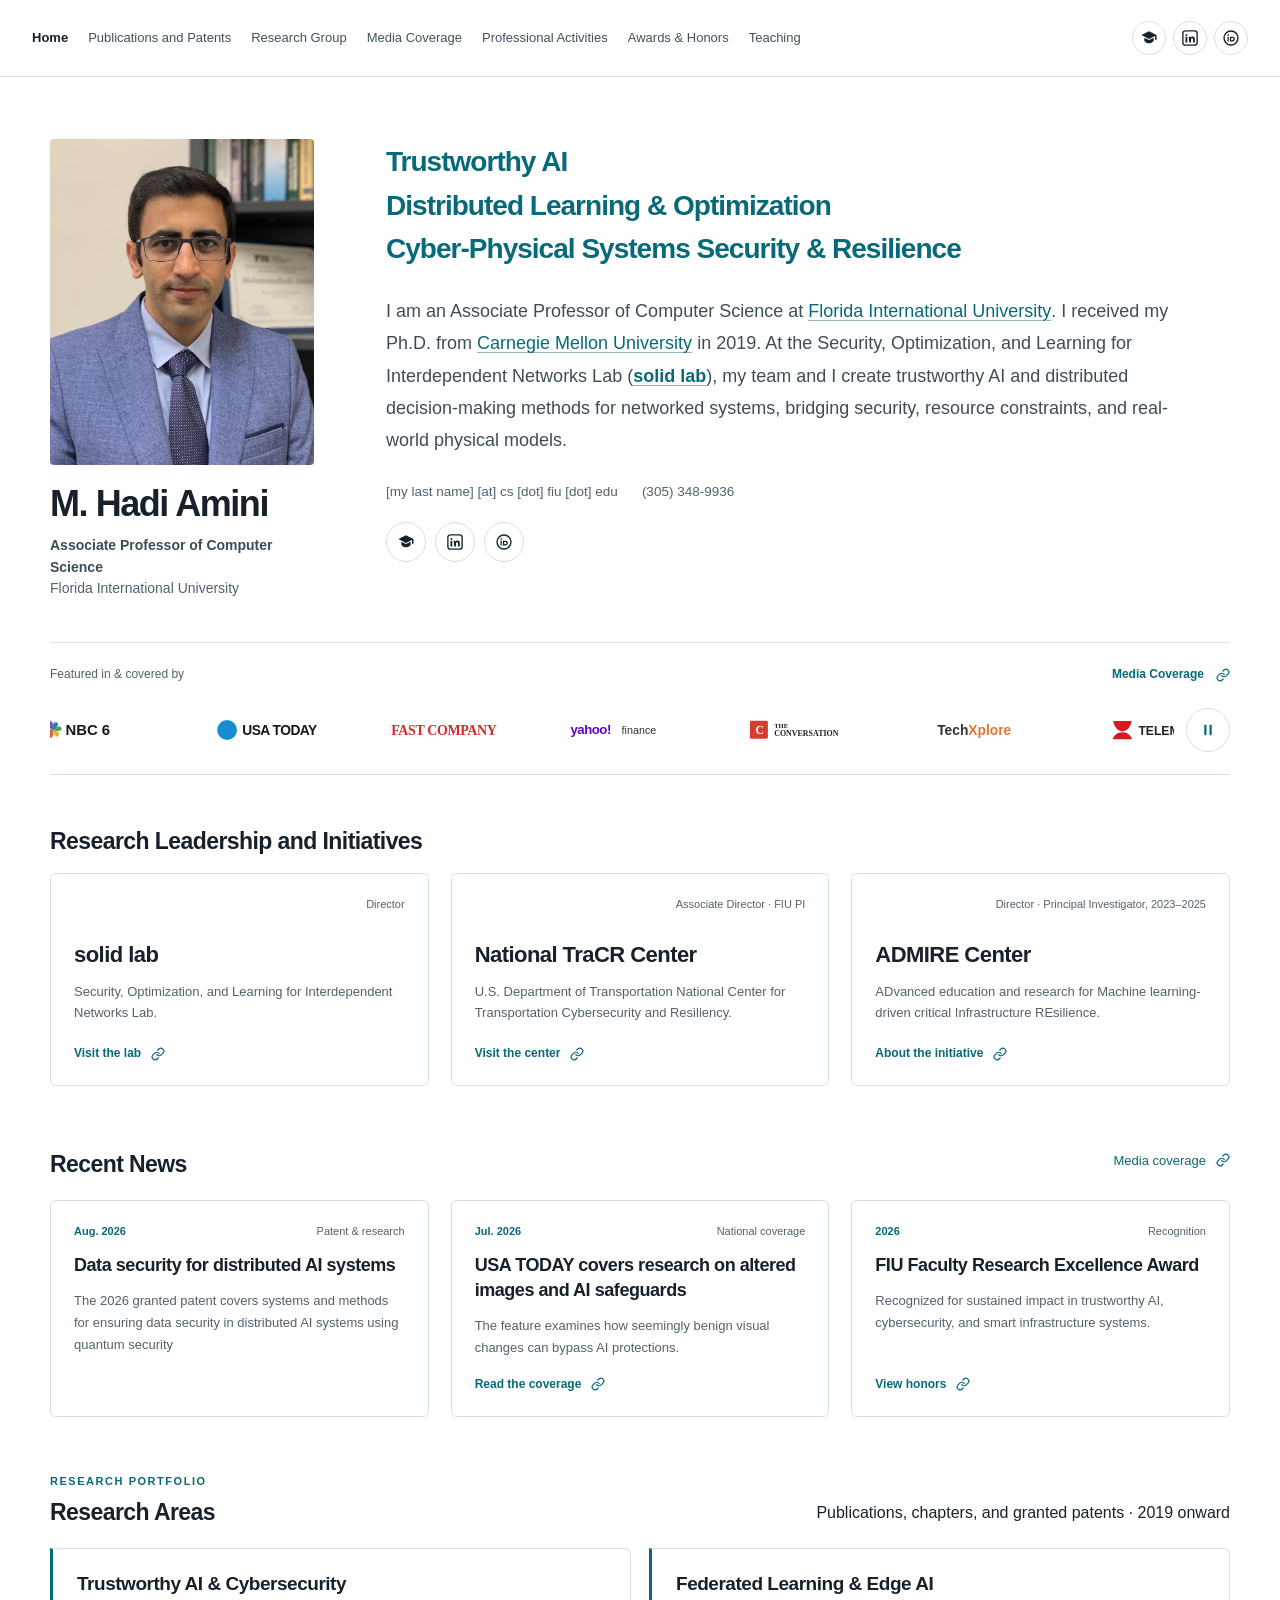
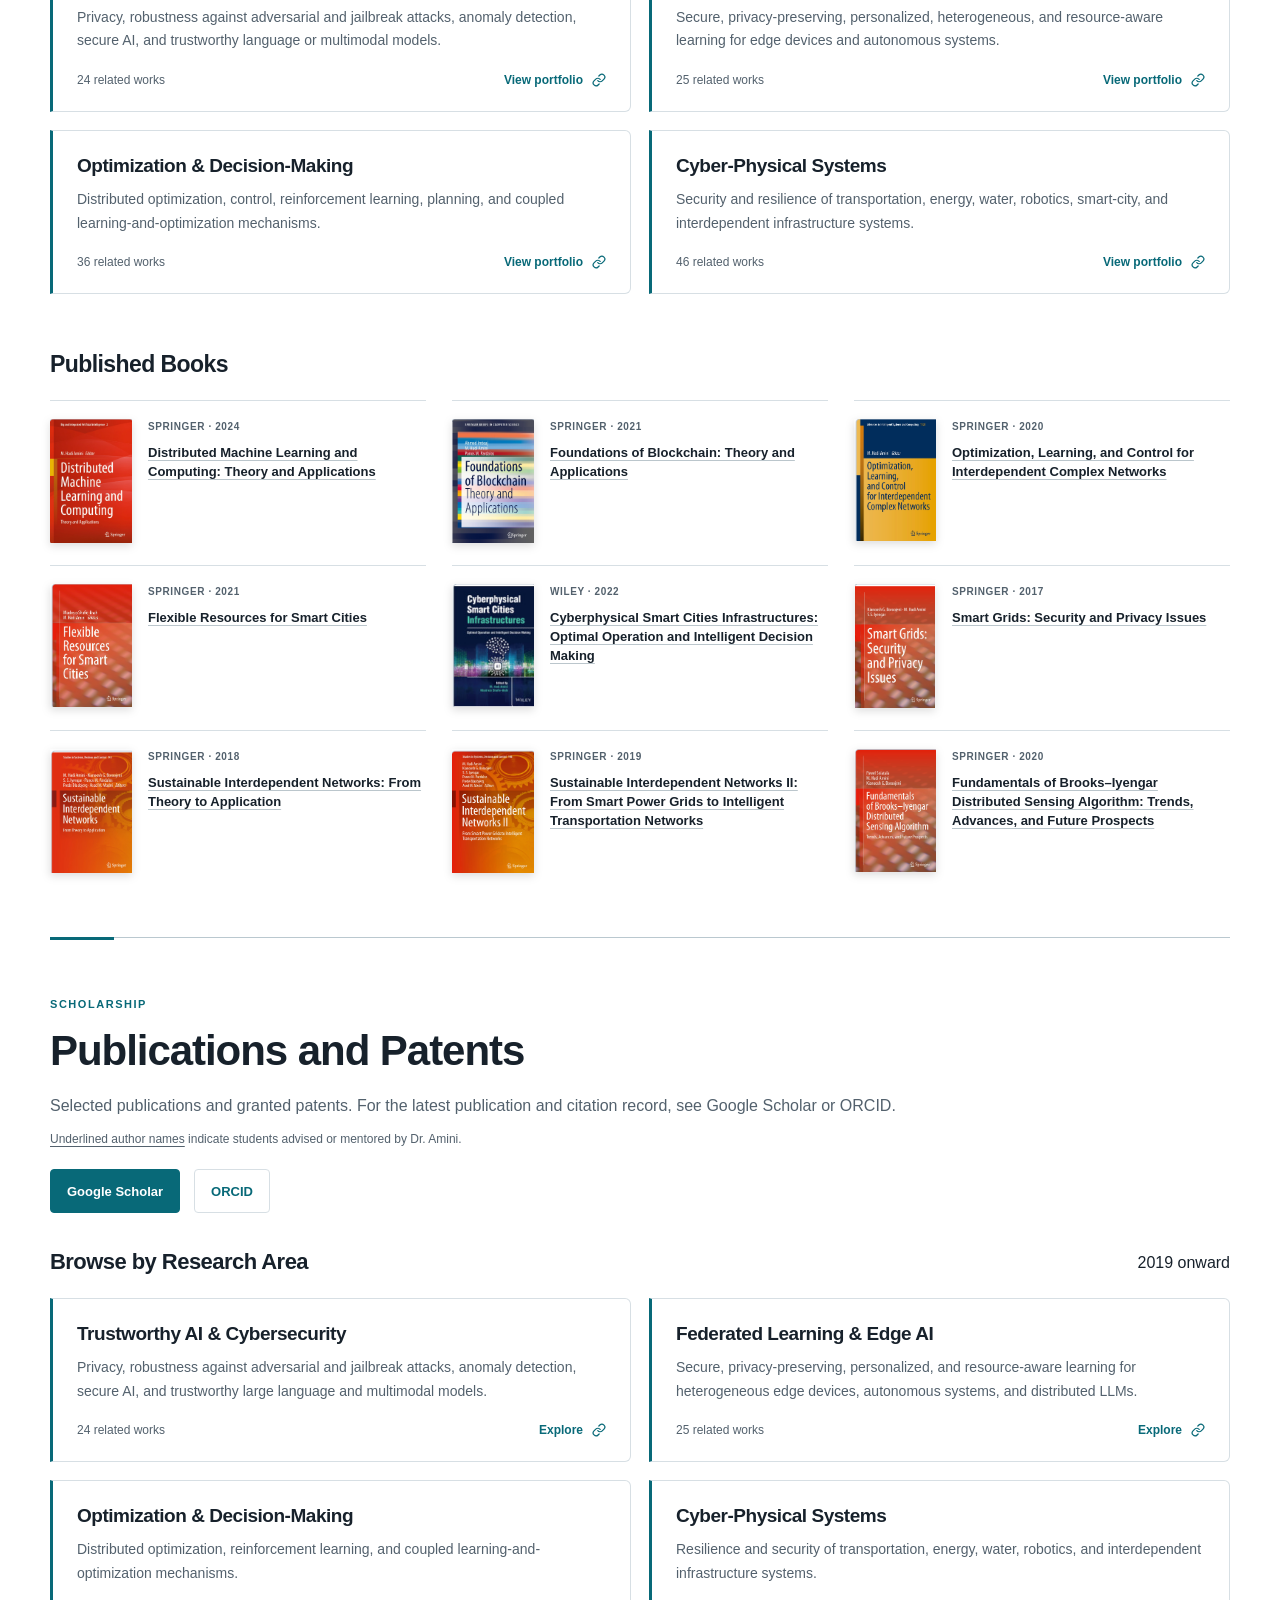
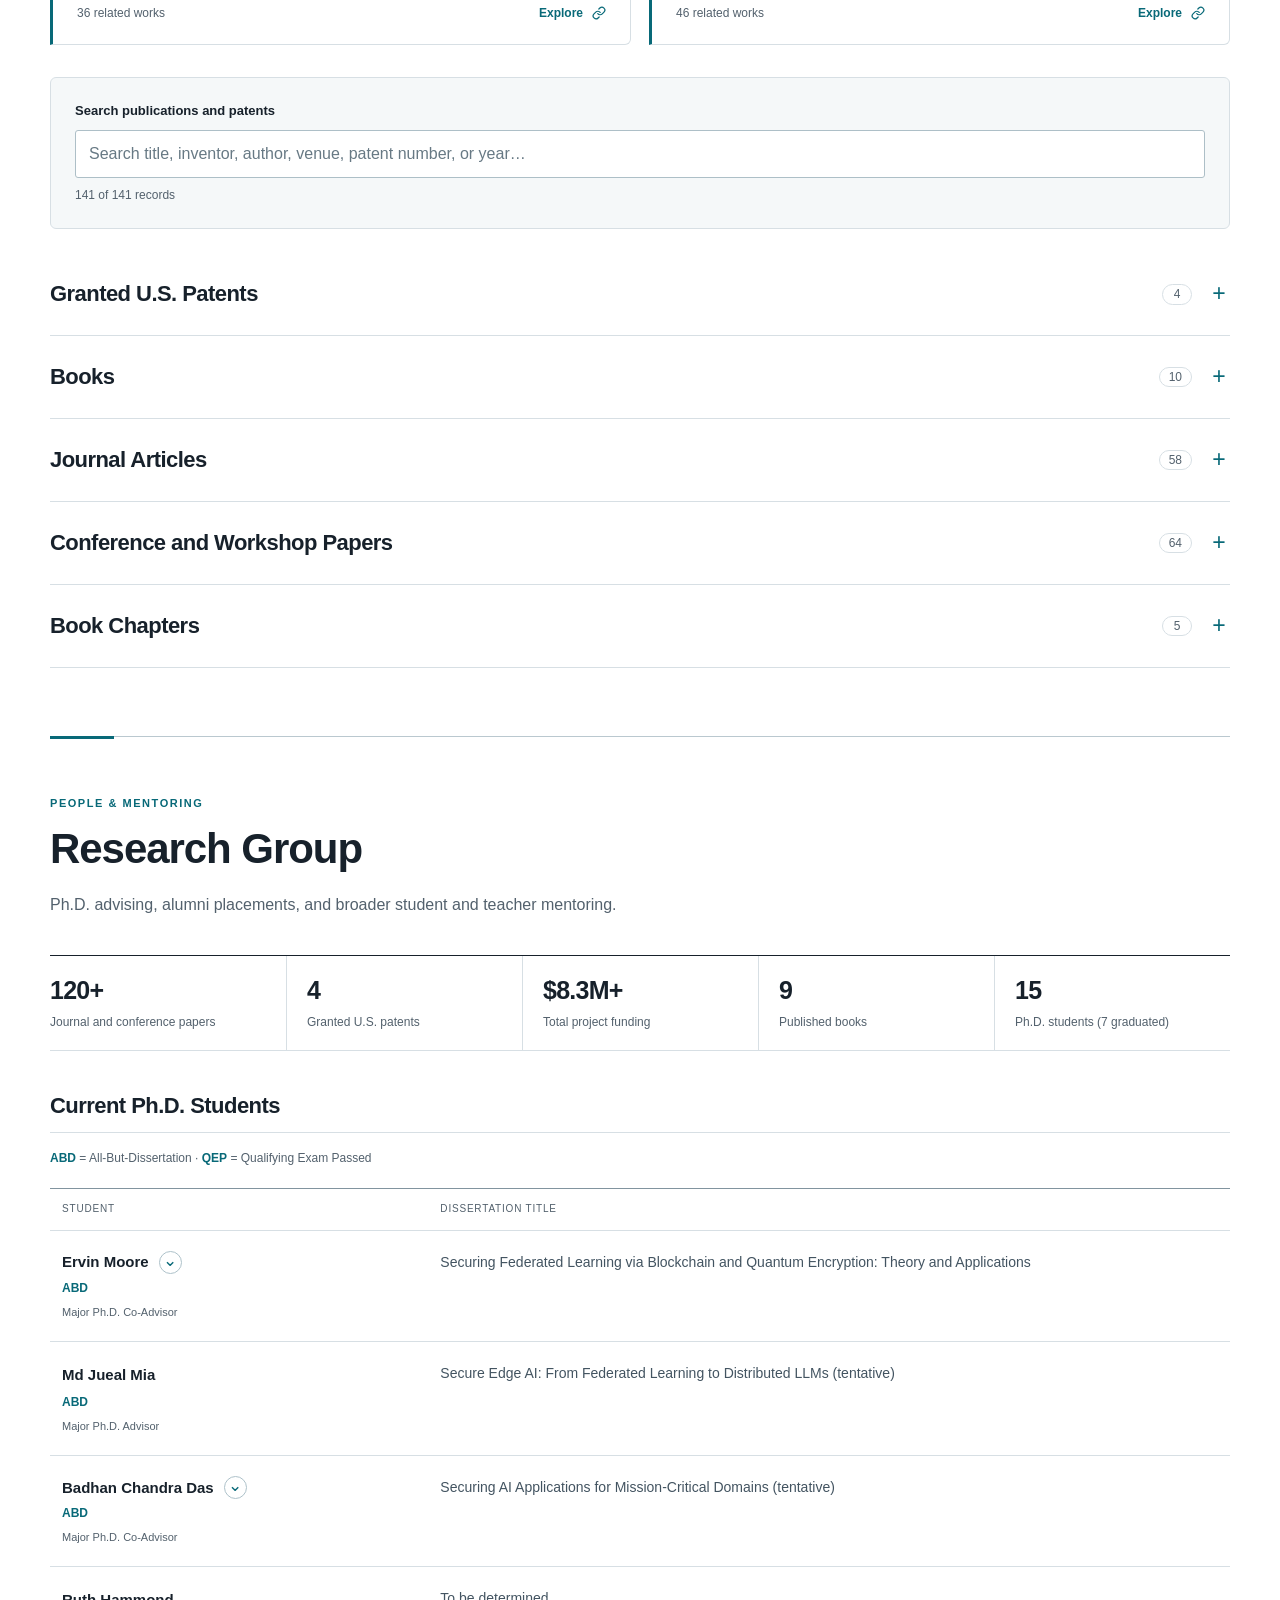
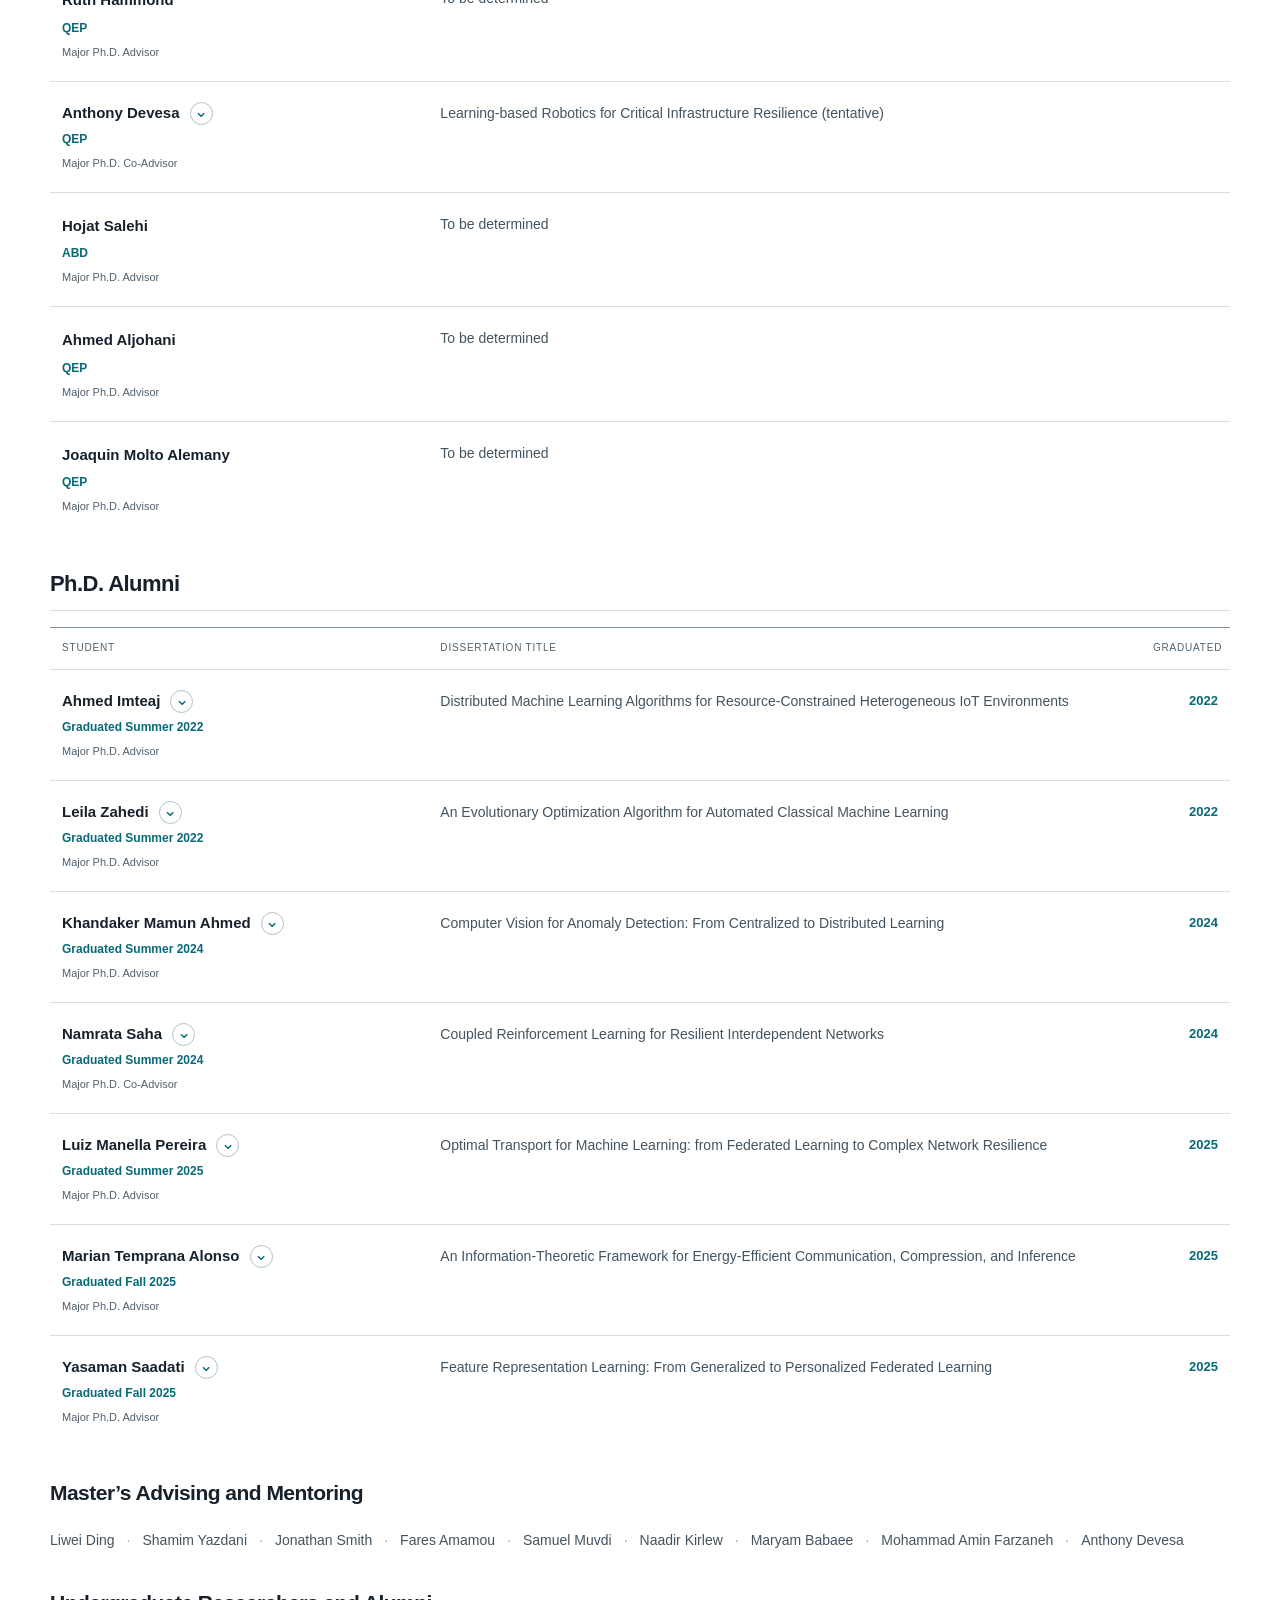
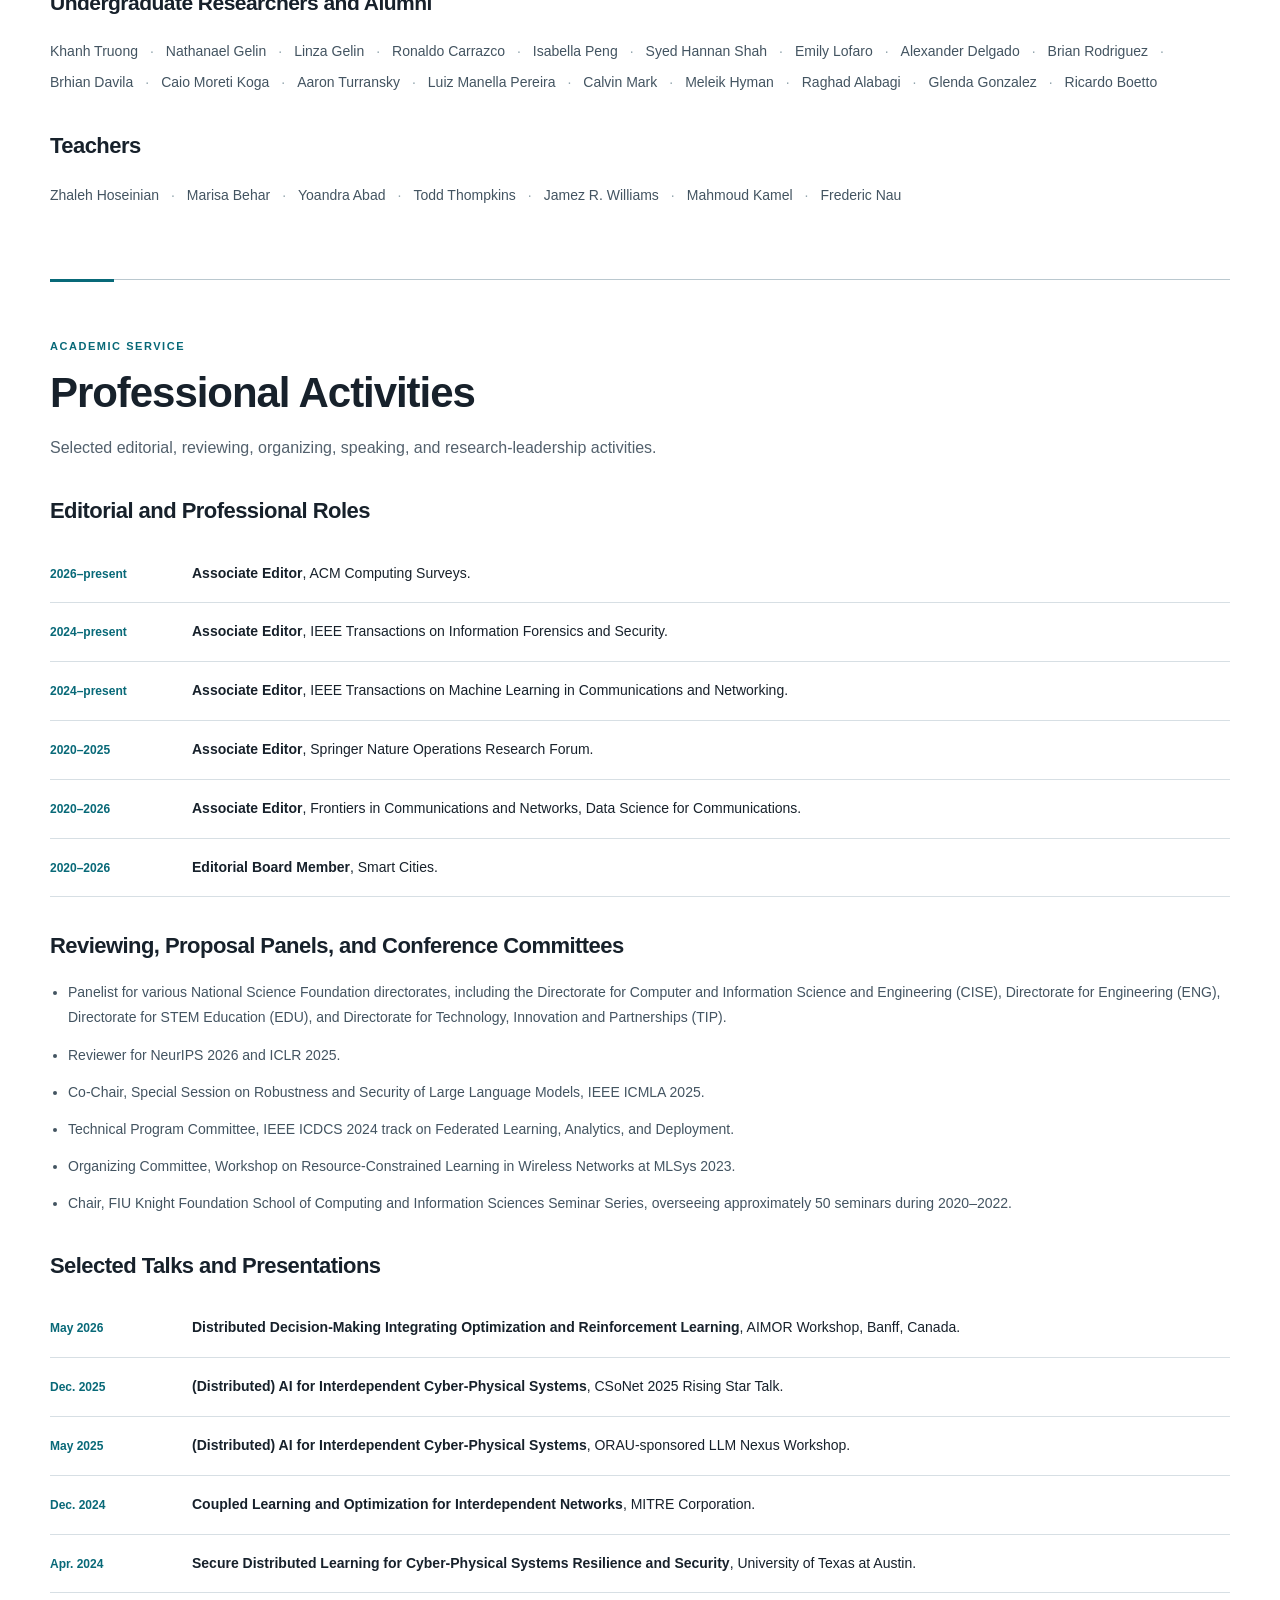
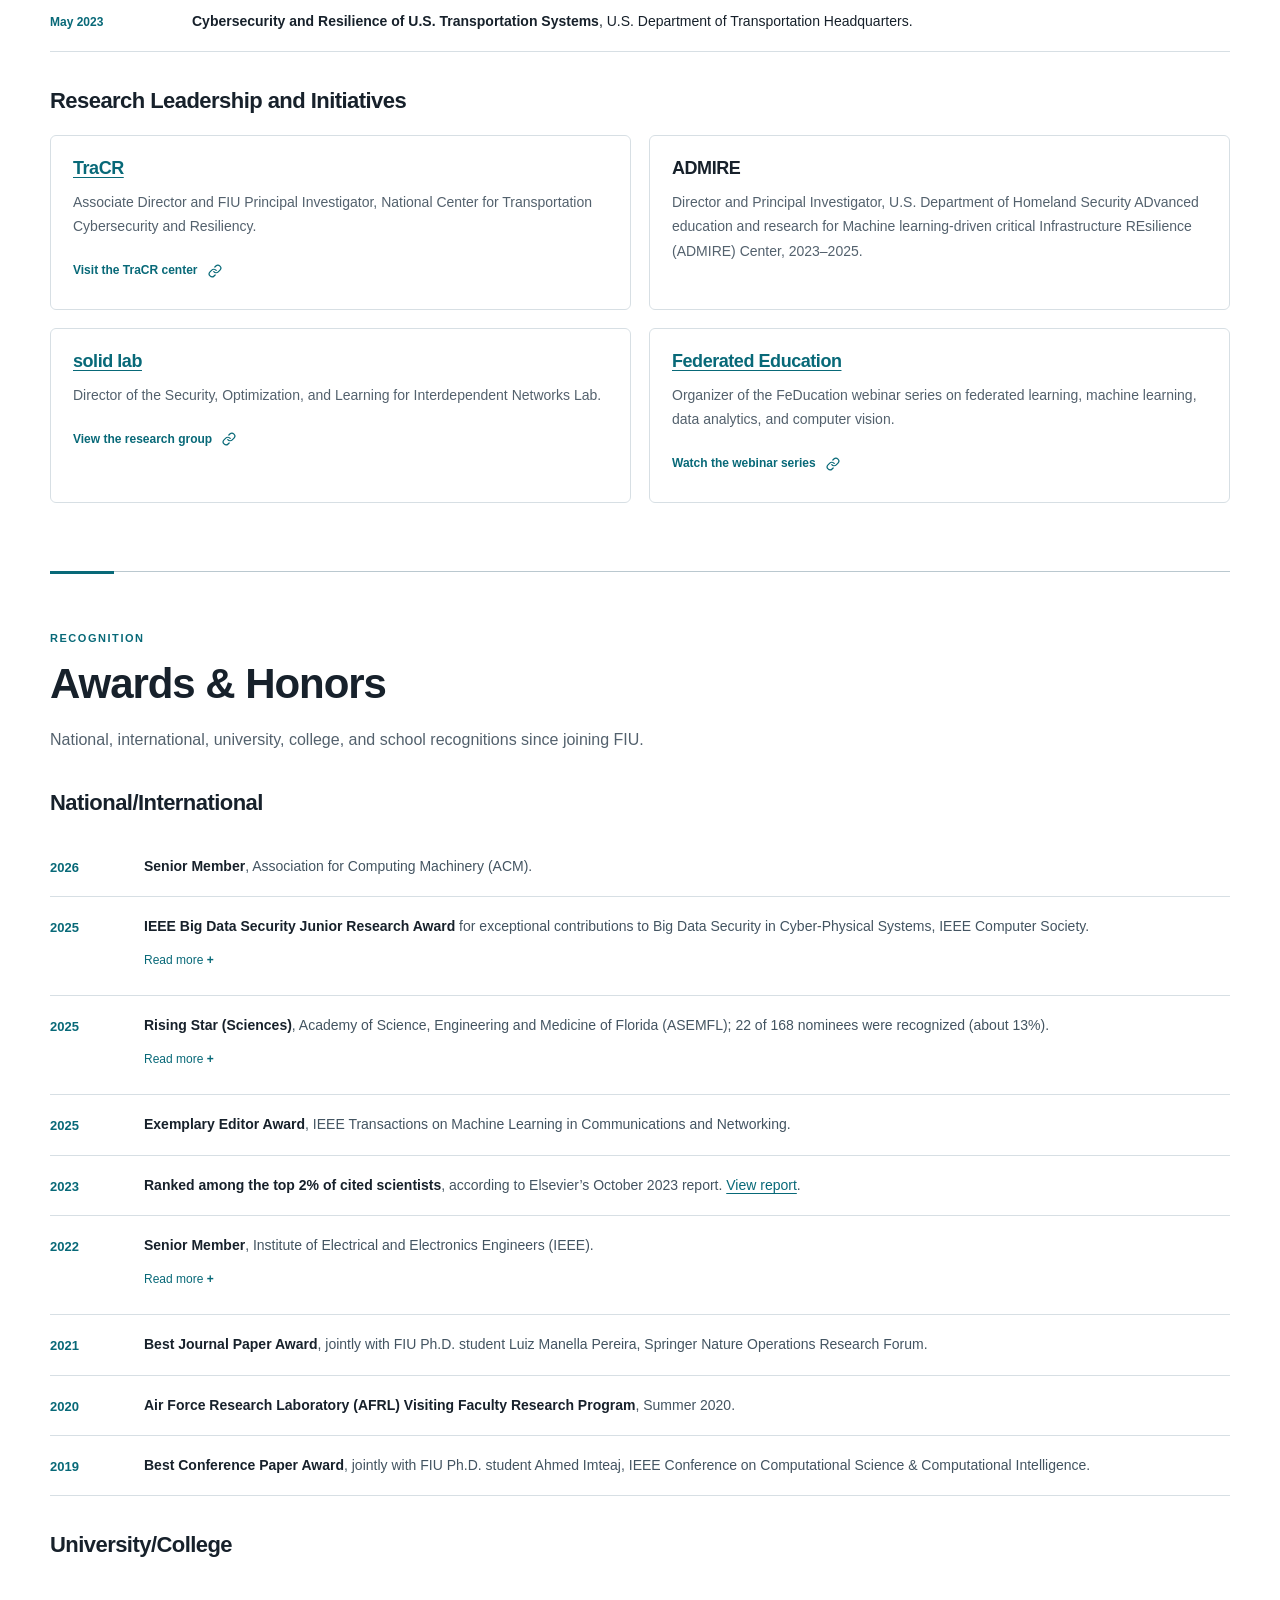
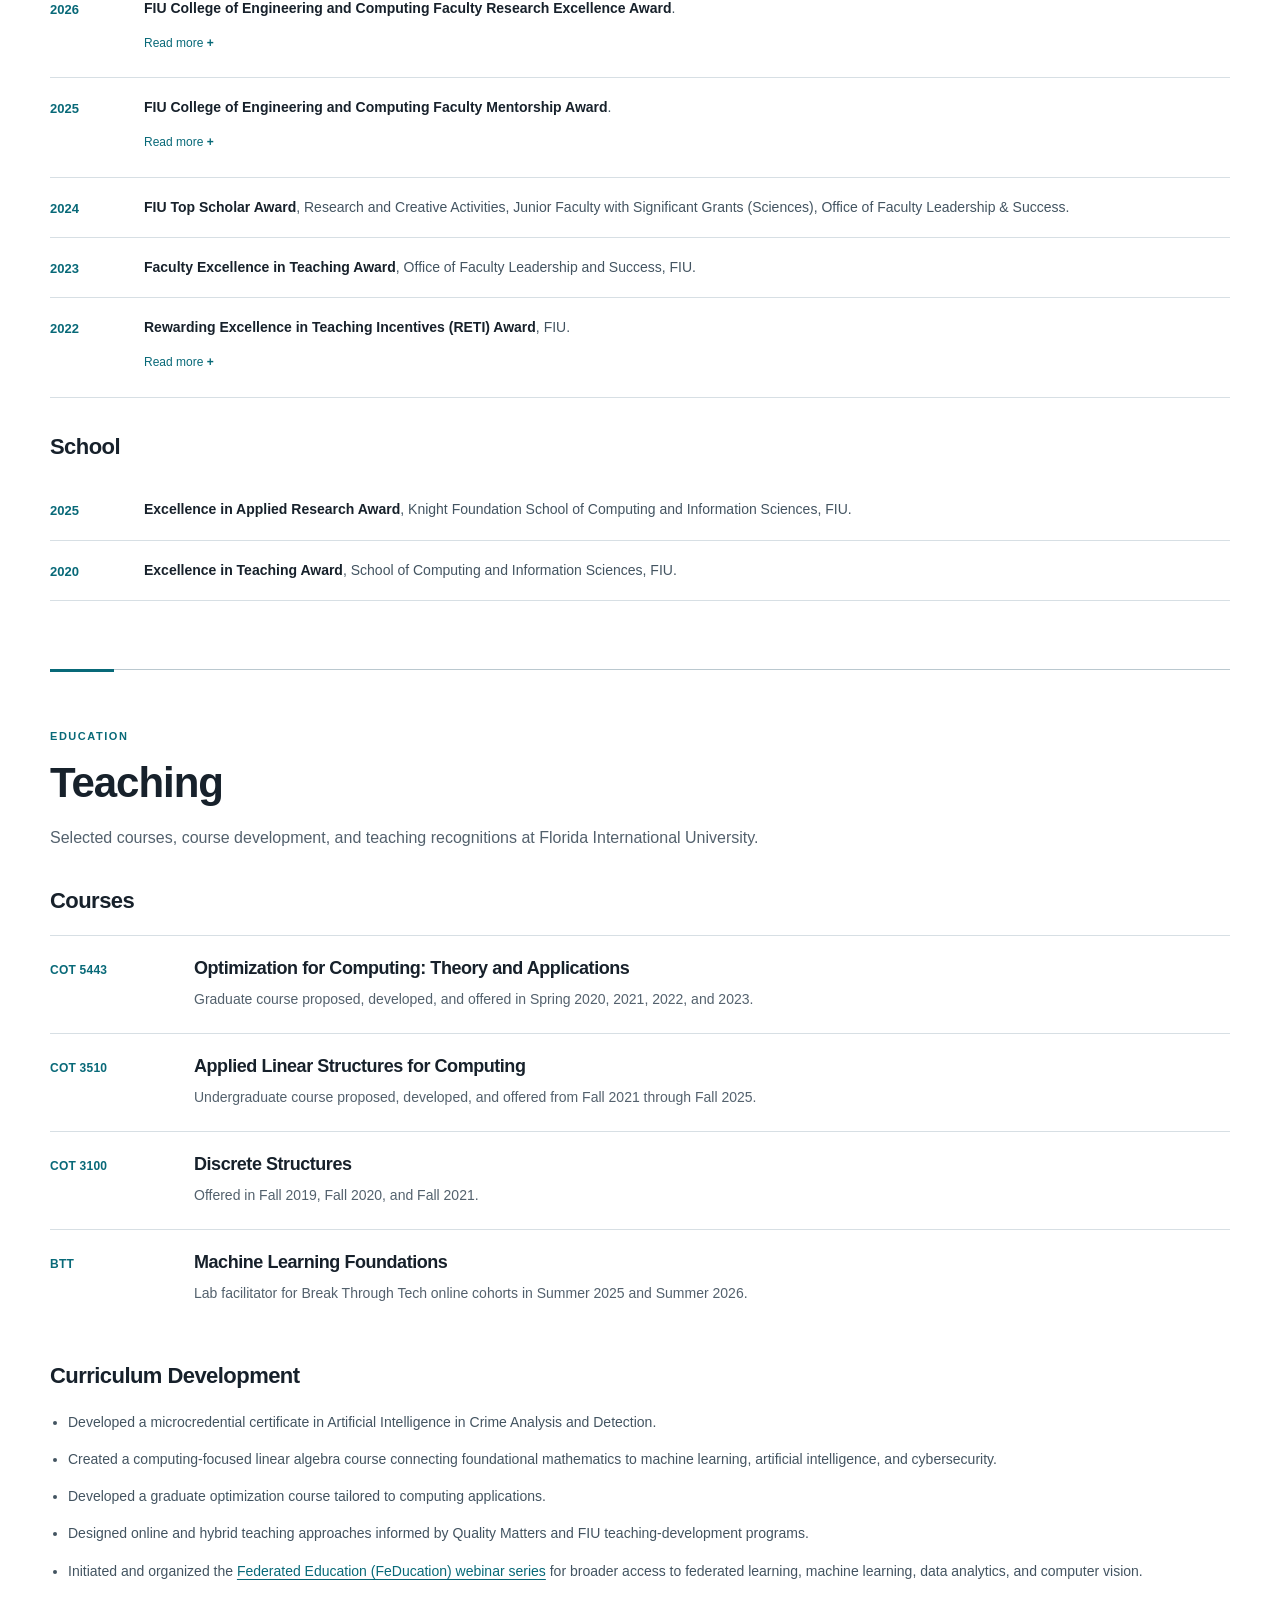
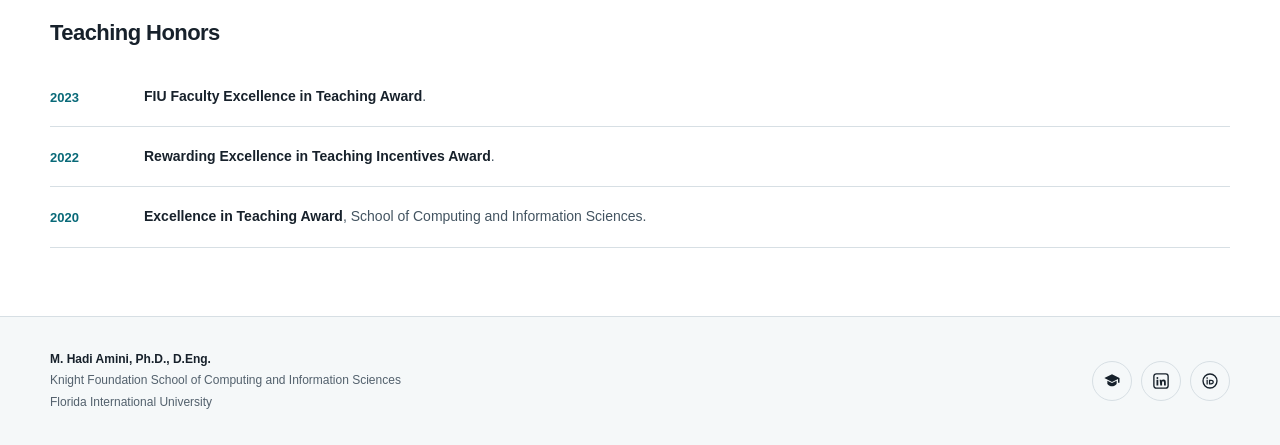
==== index.html @ d0bdf5b9 "Add files via upload" ====
<!DOCTYPE html>

<html lang="en">
<head>
<meta charset="utf-8"/>
<meta content="width=device-width, initial-scale=1" name="viewport"/>
<meta content="Academic homepage of M. Hadi Amini: trustworthy AI, distributed learning and optimization, and cyber-physical systems security and resilience." name="description"/>
<meta content="#ffffff" name="theme-color"/>
<meta content="M. Hadi Amini | Academic Homepage" property="og:title"/>
<meta content="Academic homepage of M. Hadi Amini: trustworthy AI, distributed learning and optimization, and cyber-physical systems security and resilience." property="og:description"/>
<meta content="website" property="og:type"/>
<meta content="https://hadiamini.com/assets/img/hadi-amini.jpg" property="og:image"/>
<meta content="https://hadiamini.com/" property="og:url"/>
<title>M. Hadi Amini | Academic Homepage</title>
<link href="assets/img/favicon.svg" rel="icon" type="image/svg+xml"/><link href="assets/css/styles.css" rel="stylesheet"/>
<script defer="" src="assets/js/research-data.js"></script>
<script defer="" src="assets/js/main.js"></script>
<script type="application/ld+json">
{
  "@context": "https://schema.org",
  "@type": "Person",
  "name": "M. Hadi Amini",
  "jobTitle": "Associate Professor of Computer Science",
  "affiliation": {
    "@type": "CollegeOrUniversity",
    "name": "Florida International University"
  },
  "url": "https://hadiamini.com/",
  "sameAs": [
    "https://scholar.google.com/citations?hl=en&user=E84r_bUAAAAJ&view_op=list_works&sortby=pubdate",
    "https://www.linkedin.com/in/m-hadi-amini/",
    "https://orcid.org/0000-0002-2768-3601",
    "https://solid.cs.fiu.edu/"
  ]
}
</script>
</head>
<body class="onepage-layout" data-page="index.html">
<a class="skip-link" href="#main-content">Skip to main content</a>
<header class="site-header top-site-header">
<div class="top-header-inner"><a class="mobile-brand" href="#home">M. Hadi Amini</a>
<button aria-controls="primary-nav" aria-expanded="false" aria-label="Open navigation" class="nav-toggle" type="button"><span class="menu-label">Menu</span><span aria-hidden="true" class="menu-lines"></span></button>
<nav aria-label="Primary navigation" class="primary-nav top-primary-nav" id="primary-nav">
<div class="nav-inner"><a aria-current="location" class="active" data-section-link="" href="#home">Home</a><a data-section-link="" href="#publications">Publications and Patents</a><a data-section-link="" href="#research-group">Research Group</a><a href="media.html">Media Coverage</a><a data-section-link="" href="#professional-activities">Professional Activities</a><a data-section-link="" href="#awards">Awards &amp; Honors</a><a data-section-link="" href="#teaching">Teaching</a></div>
<div aria-label="Academic profiles" class="social-icon-links header-social-links">
<a aria-label="Google Scholar" class="social-icon-link" href="https://scholar.google.com/citations?hl=en&amp;user=E84r_bUAAAAJ&amp;view_op=list_works&amp;sortby=pubdate" rel="noopener noreferrer" target="_blank" title="Google Scholar"><svg aria-hidden="true" focusable="false" viewbox="0 0 24 24"><path d="M12 3 1.8 8.1 12 13.2l8-4v5.2h2V8.1L12 3Zm-6.2 8.5v4.4c1.7 2.1 4 3.1 6.2 3.1s4.5-1 6.2-3.1v-4.4L12 14.6l-6.2-3.1Z" fill="currentColor"></path></svg><span class="sr-only">Google Scholar</span></a>
<a aria-label="LinkedIn" class="social-icon-link" href="https://www.linkedin.com/in/m-hadi-amini/" rel="noopener noreferrer" target="_blank" title="LinkedIn"><svg aria-hidden="true" focusable="false" viewbox="0 0 24 24"><rect fill="none" height="19" rx="3.2" stroke="currentColor" stroke-width="1.8" width="19" x="2.5" y="2.5"></rect><circle cx="7.2" cy="8" fill="currentColor" r="1.25"></circle><path d="M6 10.4h2.4V18H6zm4.2 0h2.3v1.05h.04c.65-.98 1.66-1.45 2.8-1.45 2.6 0 3.08 1.7 3.08 3.95V18h-2.4v-3.58c0-.85-.02-1.95-1.2-1.95-1.2 0-1.38.93-1.38 1.89V18h-2.4z" fill="currentColor"></path></svg><span class="sr-only">LinkedIn</span></a>
<a aria-label="ORCID" class="social-icon-link" href="https://orcid.org/0000-0002-2768-3601" rel="noopener noreferrer" target="_blank" title="ORCID"><svg aria-hidden="true" focusable="false" viewbox="0 0 24 24"><circle cx="12" cy="12" fill="none" r="9.3" stroke="currentColor" stroke-width="1.8"></circle><circle cx="8.2" cy="8.1" fill="currentColor" r="1.1"></circle><path d="M7.35 10.4h1.7v6.1h-1.7zm3.2 0h2.85c2.25 0 3.75 1.2 3.75 3.05 0 1.87-1.5 3.05-3.75 3.05h-2.85v-6.1Zm1.7 1.45v3.2h1.05c1.35 0 2.1-.58 2.1-1.6 0-1-.75-1.6-2.1-1.6h-1.05Z" fill="currentColor"></path></svg><span class="sr-only">ORCID</span></a>
</div>
</nav>
</div>
</header>
<main class="page-shell onepage-main" id="main-content">
<section aria-labelledby="profile-name" class="profile-hero home-section" id="home">
<div class="profile-identity-card">
<figure class="profile-portrait-wrap"><img alt="M. Hadi Amini" class="profile-portrait" decoding="async" fetchpriority="high" height="1013" src="assets/img/hadi-amini.jpg" width="820"/></figure>
<div class="profile-caption">
<h1 id="profile-name">M. Hadi Amini</h1>
<p class="profile-role">Associate Professor of Computer Science<br/><span>Florida International University</span></p>
</div>
</div>
<div class="profile-hero-copy">
<p class="eyebrow profile-keywords"><span>Trustworthy AI</span><span>Distributed Learning &amp; Optimization</span><span>Cyber-Physical Systems Security &amp; Resilience</span></p>
<p class="profile-intro">I am an Associate Professor of Computer Science at <a href="https://www.fiu.edu/" rel="noopener noreferrer" target="_blank">Florida International University</a>. I received my Ph.D. from <a href="https://www.cmu.edu/" rel="noopener noreferrer" target="_blank">Carnegie Mellon University</a> in 2019. At the Security, Optimization, and Learning for Interdependent Networks Lab (<a href="https://solid.cs.fiu.edu/" rel="noopener noreferrer" target="_blank"><strong>solid lab</strong></a>), my team and I create trustworthy AI and distributed decision-making methods for networked systems, bridging security, resource constraints, and real-world physical models.</p>
<div class="profile-contact-line"><span>[my last name] [at] cs [dot] fiu [dot] edu</span><a href="tel:+13053489936">(305) 348-9936</a></div>
<div aria-label="Academic profiles" class="social-icon-links hero-social-links">
<a aria-label="Google Scholar" class="social-icon-link" href="https://scholar.google.com/citations?hl=en&amp;user=E84r_bUAAAAJ&amp;view_op=list_works&amp;sortby=pubdate" rel="noopener noreferrer" target="_blank" title="Google Scholar"><svg aria-hidden="true" focusable="false" viewbox="0 0 24 24"><path d="M12 3 1.8 8.1 12 13.2l8-4v5.2h2V8.1L12 3Zm-6.2 8.5v4.4c1.7 2.1 4 3.1 6.2 3.1s4.5-1 6.2-3.1v-4.4L12 14.6l-6.2-3.1Z" fill="currentColor"></path></svg><span class="sr-only">Google Scholar</span></a>
<a aria-label="LinkedIn" class="social-icon-link" href="https://www.linkedin.com/in/m-hadi-amini/" rel="noopener noreferrer" target="_blank" title="LinkedIn"><svg aria-hidden="true" focusable="false" viewbox="0 0 24 24"><rect fill="none" height="19" rx="3.2" stroke="currentColor" stroke-width="1.8" width="19" x="2.5" y="2.5"></rect><circle cx="7.2" cy="8" fill="currentColor" r="1.25"></circle><path d="M6 10.4h2.4V18H6zm4.2 0h2.3v1.05h.04c.65-.98 1.66-1.45 2.8-1.45 2.6 0 3.08 1.7 3.08 3.95V18h-2.4v-3.58c0-.85-.02-1.95-1.2-1.95-1.2 0-1.38.93-1.38 1.89V18h-2.4z" fill="currentColor"></path></svg><span class="sr-only">LinkedIn</span></a>
<a aria-label="ORCID" class="social-icon-link" href="https://orcid.org/0000-0002-2768-3601" rel="noopener noreferrer" target="_blank" title="ORCID"><svg aria-hidden="true" focusable="false" viewbox="0 0 24 24"><circle cx="12" cy="12" fill="none" r="9.3" stroke="currentColor" stroke-width="1.8"></circle><circle cx="8.2" cy="8.1" fill="currentColor" r="1.1"></circle><path d="M7.35 10.4h1.7v6.1h-1.7zm3.2 0h2.85c2.25 0 3.75 1.2 3.75 3.05 0 1.87-1.5 3.05-3.75 3.05h-2.85v-6.1Zm1.7 1.45v3.2h1.05c1.35 0 2.1-.58 2.1-1.6 0-1-.75-1.6-2.1-1.6h-1.05Z" fill="currentColor"></path></svg><span class="sr-only">ORCID</span></a>
</div>
</div>
</section><section aria-labelledby="home-media-ribbon-title" class="home-media-ribbon">
<div class="home-media-ribbon-head">
<p id="home-media-ribbon-title">Featured in &amp; covered by</p>
<a href="media.html">Media Coverage<span aria-hidden="true" class="link-glyph"><svg aria-hidden="true" class="ui-link-icon" fill="none" focusable="false" stroke="currentColor" stroke-linecap="round" stroke-linejoin="round" stroke-width="2.1" viewbox="0 0 24 24"><path d="M10 13a5 5 0 0 0 7.54.54l3-3a5 5 0 0 0-7.07-7.07l-1.72 1.71"></path><path d="M14 11a5 5 0 0 0-7.54-.54l-3 3a5 5 0 0 0 7.07 7.07l1.71-1.71"></path></svg></span></a>
</div>
<div class="home-media-ribbon-body">
<div aria-label="Selected media outlets" class="media-logo-marquee home-media-logo-marquee" role="region">
<div class="media-logo-track" id="home-media-logo-track"><div class="media-logo-set"><a class="media-logo-link" href="https://www.nbcmiami.com/news/local/innovation-on-6/fiu-team-uses-blockchain-to-protect-ai-systems-from-data-poisoning/3706014/" rel="noopener noreferrer" target="_blank"><img alt="NBC 6" decoding="async" height="90" loading="eager" src="assets/img/media/logos/nbc6.svg" width="380"/></a><a class="media-logo-link" href="https://www.usatoday.com/story/news/politics/2026/07/15/florida-study-tricks-ai-systems-with-altered-images-find-risks/90821035007/" rel="noopener noreferrer" target="_blank"><img alt="USA TODAY" decoding="async" height="90" loading="eager" src="assets/img/media/logos/usa-today.svg" width="380"/></a><a class="media-logo-link" href="https://www.fastcompany.com/91385632/ai-data-poisoning-blockchain" rel="noopener noreferrer" target="_blank"><img alt="Fast Company" decoding="async" height="90" loading="eager" src="assets/img/media/logos/fast-company.svg" width="380"/></a><a class="media-logo-link" href="https://finance.yahoo.com/technology/ai/articles/florida-international-university-researchers-reveal-203700012.html" rel="noopener noreferrer" target="_blank"><img alt="Yahoo Finance" decoding="async" height="90" loading="eager" src="assets/img/media/logos/yahoo-finance.svg" width="380"/></a><a class="media-logo-link" href="https://theconversation.com/how-poisoned-data-can-trick-ai-and-how-to-stop-it-256423" rel="noopener noreferrer" target="_blank"><img alt="The Conversation" decoding="async" height="90" loading="eager" src="assets/img/media/logos/the-conversation.svg" width="380"/></a><a class="media-logo-link" href="https://techxplore.com/news/2025-04-poisoned-ai-unleash-real-world.html" rel="noopener noreferrer" target="_blank"><img alt="Tech Xplore" decoding="async" height="90" loading="eager" src="assets/img/media/logos/techxplore.svg" width="380"/></a><a class="media-logo-link" href="https://app.criticalmention.com/app/#/clip/public/cd8e2ec4-804a-44af-90cf-67bf093ad204" rel="noopener noreferrer" target="_blank"><img alt="Telemundo 49" decoding="async" height="90" loading="eager" src="assets/img/media/logos/telemundo49.svg" width="380"/></a><a class="media-logo-link" href="https://news.fiu.edu/2025/how-poisoned-data-can-trick-ai-and-how-to-stop-it" rel="noopener noreferrer" target="_blank"><img alt="FIU News" decoding="async" height="90" loading="eager" src="assets/img/media/logos/fiu-news.svg" width="380"/></a><a class="media-logo-link" href="https://www.prnewswire.com/news-releases/researchers-develop-new-method-to-protect-ai-from-poisoned-data-attacks-302529266.html" rel="noopener noreferrer" target="_blank"><img alt="PR Newswire" decoding="async" height="90" loading="eager" src="assets/img/media/logos/pr-newswire.svg" width="380"/></a></div></div>
</div>
<button class="media-motion-toggle" type="button" aria-label="Pause media logo animation" aria-controls="home-media-logo-track" title="Pause animation" hidden>
<svg class="media-pause-icon" aria-hidden="true" focusable="false" viewBox="0 0 24 24" fill="currentColor"><rect x="7" y="5" width="3" height="14" rx="1"/><rect x="14" y="5" width="3" height="14" rx="1"/></svg>
<svg class="media-play-icon" aria-hidden="true" focusable="false" viewBox="0 0 24 24" fill="currentColor" hidden><path d="M8 5.5a.8.8 0 0 1 1.2-.7l10 6.5a.8.8 0 0 1 0 1.4l-10 6.5a.8.8 0 0 1-1.2-.7z"/></svg>
</button>
</div>
</section>
<div class="home-flow"><section aria-labelledby="leadership-heading" class="home-section home-leadership">
<div class="section-heading-row section-heading-row-quiet">
<h2 id="leadership-heading">Research Leadership and Initiatives</h2>
</div>
<div class="leadership-grid">
<a class="leadership-card" href="https://solid.cs.fiu.edu/" rel="noopener noreferrer" target="_blank">
<span class="leadership-card-top"><span class="leadership-role">Director</span></span>
<h3>solid lab</h3>
<p>Security, Optimization, and Learning for Interdependent Networks Lab.</p>
<span class="card-link-label">Visit the lab <span aria-hidden="true" class="link-cue link-cue-external"><svg aria-hidden="true" class="ui-link-icon" fill="none" focusable="false" stroke="currentColor" stroke-linecap="round" stroke-linejoin="round" stroke-width="2.1" viewbox="0 0 24 24"><path d="M10 13a5 5 0 0 0 7.54.54l3-3a5 5 0 0 0-7.07-7.07l-1.72 1.71"></path><path d="M14 11a5 5 0 0 0-7.54-.54l-3 3a5 5 0 0 0 7.07 7.07l1.71-1.71"></path></svg></span></span>
</a>
<a class="leadership-card" href="https://www.clemson.edu/cecas/tracr/" rel="noopener noreferrer" target="_blank">
<span class="leadership-card-top"><span class="leadership-role">Associate Director · FIU PI</span></span>
<h3>National TraCR Center</h3>
<p>U.S. Department of Transportation National Center for Transportation Cybersecurity and Resiliency.</p>
<span class="card-link-label">Visit the center <span aria-hidden="true" class="link-cue link-cue-external"><svg aria-hidden="true" class="ui-link-icon" fill="none" focusable="false" stroke="currentColor" stroke-linecap="round" stroke-linejoin="round" stroke-width="2.1" viewbox="0 0 24 24"><path d="M10 13a5 5 0 0 0 7.54.54l3-3a5 5 0 0 0-7.07-7.07l-1.72 1.71"></path><path d="M14 11a5 5 0 0 0-7.54-.54l-3 3a5 5 0 0 0 7.07 7.07l1.71-1.71"></path></svg></span></span>
</a>
<a class="leadership-card" href="https://news.fiu.edu/2023/researchers-to-use-machine-learning-to-ensure-critical-infrastructure-resilience-and-cybersecurity-in-new-center-funded-by-the-department-of-homeland-security" rel="noopener noreferrer" target="_blank">
<span class="leadership-card-top"><span class="leadership-role">Director · Principal Investigator, 2023–2025</span></span>
<h3>ADMIRE Center</h3>
<p>ADvanced education and research for Machine learning-driven critical Infrastructure REsilience.</p>
<span class="card-link-label">About the initiative <span aria-hidden="true" class="link-cue link-cue-external"><svg aria-hidden="true" class="ui-link-icon" fill="none" focusable="false" stroke="currentColor" stroke-linecap="round" stroke-linejoin="round" stroke-width="2.1" viewbox="0 0 24 24"><path d="M10 13a5 5 0 0 0 7.54.54l3-3a5 5 0 0 0-7.07-7.07l-1.72 1.71"></path><path d="M14 11a5 5 0 0 0-7.54-.54l-3 3a5 5 0 0 0 7.07 7.07l1.71-1.71"></path></svg></span></span>
</a>
</div>
</section><section aria-labelledby="recent-news-heading" class="home-section home-news" id="recent-news">
<div class="section-heading-row">
<h2 id="recent-news-heading">Recent News</h2>
<a class="section-heading-link" href="media.html"><span>Media coverage</span><span aria-hidden="true" class="link-cue link-cue-internal"><svg aria-hidden="true" class="ui-link-icon" fill="none" focusable="false" stroke="currentColor" stroke-linecap="round" stroke-linejoin="round" stroke-width="2.1" viewbox="0 0 24 24"><path d="M10 13a5 5 0 0 0 7.54.54l3-3a5 5 0 0 0-7.07-7.07l-1.72 1.71"></path><path d="M14 11a5 5 0 0 0-7.54-.54l-3 3a5 5 0 0 0 7.07 7.07l1.71-1.71"></path></svg></span></a>
</div>
<div class="home-news-grid">
<a class="home-news-card" href="#publications">
<span class="news-card-top"><time datetime="2026-08">Aug. 2026</time><span class="news-label">Patent &amp; research</span></span>
<h3>Data security for distributed AI systems</h3>
<p>The 2026 granted patent covers systems and methods for ensuring data security in distributed AI systems using quantum security</p>
</a>
<a class="home-news-card" href="https://www.usatoday.com/story/news/politics/2026/07/15/florida-study-tricks-ai-systems-with-altered-images-find-risks/90821035007/" rel="noopener noreferrer" target="_blank">
<span class="news-card-top"><time datetime="2026-07">Jul. 2026</time><span class="news-label">National coverage</span></span>
<h3>USA TODAY covers research on altered images and AI safeguards</h3>
<p>The feature examines how seemingly benign visual changes can bypass AI protections.</p>
<span class="card-link-label">Read the coverage <span aria-hidden="true" class="link-cue link-cue-external"><svg aria-hidden="true" class="ui-link-icon" fill="none" focusable="false" stroke="currentColor" stroke-linecap="round" stroke-linejoin="round" stroke-width="2.1" viewbox="0 0 24 24"><path d="M10 13a5 5 0 0 0 7.54.54l3-3a5 5 0 0 0-7.07-7.07l-1.72 1.71"></path><path d="M14 11a5 5 0 0 0-7.54-.54l-3 3a5 5 0 0 0 7.07 7.07l1.71-1.71"></path></svg></span></span>
</a>
<a class="home-news-card" href="#awards">
<span class="news-card-top"><time datetime="2026">2026</time><span class="news-label">Recognition</span></span>
<h3>FIU Faculty Research Excellence Award</h3>
<p>Recognized for sustained impact in trustworthy AI, cybersecurity, and smart infrastructure systems.</p>
<span class="card-link-label">View honors <span aria-hidden="true" class="link-cue link-cue-internal"><svg aria-hidden="true" class="ui-link-icon" fill="none" focusable="false" stroke="currentColor" stroke-linecap="round" stroke-linejoin="round" stroke-width="2.1" viewbox="0 0 24 24"><path d="M10 13a5 5 0 0 0 7.54.54l3-3a5 5 0 0 0-7.07-7.07l-1.72 1.71"></path><path d="M14 11a5 5 0 0 0-7.54-.54l-3 3a5 5 0 0 0 7.07 7.07l1.71-1.71"></path></svg></span></span>
</a>
</div>
</section><section aria-labelledby="research-programs-heading" class="home-section home-research-programs" id="research-programs">
<div class="section-heading-row">
<div>
<p class="eyebrow section-eyebrow">Research portfolio</p>
<h2 id="research-programs-heading">Research Areas</h2>
</div>
<span>Publications, chapters, and granted patents · 2019 onward</span>
</div>
<div class="research-grid research-explorer-grid home-research-grid">
<a aria-haspopup="dialog" class="research-area-card" data-research-area="trustworthy" href="#publications">
<div class="research-area-card-copy"><h3>Trustworthy AI &amp; Cybersecurity</h3><p>Privacy, robustness against adversarial and jailbreak attacks, anomaly detection, secure AI, and trustworthy language or multimodal models.</p></div>
<span class="research-area-card-meta"><span>24 related works</span><span class="research-area-card-action">View portfolio <span aria-hidden="true" class="link-cue link-cue-dialog"><svg aria-hidden="true" class="ui-link-icon" fill="none" focusable="false" stroke="currentColor" stroke-linecap="round" stroke-linejoin="round" stroke-width="2.1" viewbox="0 0 24 24"><path d="M10 13a5 5 0 0 0 7.54.54l3-3a5 5 0 0 0-7.07-7.07l-1.72 1.71"></path><path d="M14 11a5 5 0 0 0-7.54-.54l-3 3a5 5 0 0 0 7.07 7.07l1.71-1.71"></path></svg></span></span></span>
</a>
<a aria-haspopup="dialog" class="research-area-card" data-research-area="federated" href="#publications">
<div class="research-area-card-copy"><h3>Federated Learning &amp; Edge AI</h3><p>Secure, privacy-preserving, personalized, heterogeneous, and resource-aware learning for edge devices and autonomous systems.</p></div>
<span class="research-area-card-meta"><span>25 related works</span><span class="research-area-card-action">View portfolio <span aria-hidden="true" class="link-cue link-cue-dialog"><svg aria-hidden="true" class="ui-link-icon" fill="none" focusable="false" stroke="currentColor" stroke-linecap="round" stroke-linejoin="round" stroke-width="2.1" viewbox="0 0 24 24"><path d="M10 13a5 5 0 0 0 7.54.54l3-3a5 5 0 0 0-7.07-7.07l-1.72 1.71"></path><path d="M14 11a5 5 0 0 0-7.54-.54l-3 3a5 5 0 0 0 7.07 7.07l1.71-1.71"></path></svg></span></span></span>
</a>
<a aria-haspopup="dialog" class="research-area-card" data-research-area="optimization" href="#publications">
<div class="research-area-card-copy"><h3>Optimization &amp; Decision-Making</h3><p>Distributed optimization, control, reinforcement learning, planning, and coupled learning-and-optimization mechanisms.</p></div>
<span class="research-area-card-meta"><span>36 related works</span><span class="research-area-card-action">View portfolio <span aria-hidden="true" class="link-cue link-cue-dialog"><svg aria-hidden="true" class="ui-link-icon" fill="none" focusable="false" stroke="currentColor" stroke-linecap="round" stroke-linejoin="round" stroke-width="2.1" viewbox="0 0 24 24"><path d="M10 13a5 5 0 0 0 7.54.54l3-3a5 5 0 0 0-7.07-7.07l-1.72 1.71"></path><path d="M14 11a5 5 0 0 0-7.54-.54l-3 3a5 5 0 0 0 7.07 7.07l1.71-1.71"></path></svg></span></span></span>
</a>
<a aria-haspopup="dialog" class="research-area-card" data-research-area="cps" href="#publications">
<div class="research-area-card-copy"><h3>Cyber-Physical Systems</h3><p>Security and resilience of transportation, energy, water, robotics, smart-city, and interdependent infrastructure systems.</p></div>
<span class="research-area-card-meta"><span>46 related works</span><span class="research-area-card-action">View portfolio <span aria-hidden="true" class="link-cue link-cue-dialog"><svg aria-hidden="true" class="ui-link-icon" fill="none" focusable="false" stroke="currentColor" stroke-linecap="round" stroke-linejoin="round" stroke-width="2.1" viewbox="0 0 24 24"><path d="M10 13a5 5 0 0 0 7.54.54l3-3a5 5 0 0 0-7.07-7.07l-1.72 1.71"></path><path d="M14 11a5 5 0 0 0-7.54-.54l-3 3a5 5 0 0 0 7.07 7.07l1.71-1.71"></path></svg></span></span></span>
</a>
</div>
</section><section aria-labelledby="published-books-heading" class="section-block books-section" id="books">
<div class="section-heading-row">
<h2 id="published-books-heading">Published Books</h2>
</div>
<div class="book-grid"><article class="book-card">
<a aria-label="View Distributed Machine Learning and Computing: Theory and Applications at Springer" class="book-cover-link" href="https://link.springer.com/book/10.1007/978-3-031-57567-9" rel="noopener noreferrer" target="_blank">
<span class="book-cover-frame">
<img alt="Cover of Distributed Machine Learning and Computing: Theory and Applications" decoding="async" height="336" loading="lazy" src="assets/img/books/distributed-ml-2024.png" width="222"/>
</span>
</a>
<div class="book-card-body">
<p class="book-publisher">Springer · 2024</p>
<h3><a href="https://link.springer.com/book/10.1007/978-3-031-57567-9" rel="noopener noreferrer" target="_blank">Distributed Machine Learning and Computing: Theory and Applications</a></h3>
</div>
</article><article class="book-card">
<a aria-label="View Foundations of Blockchain: Theory and Applications at Springer" class="book-cover-link" href="https://link.springer.com/book/10.1007/978-3-030-75025-1" rel="noopener noreferrer" target="_blank">
<span class="book-cover-frame">
<img alt="Cover of Foundations of Blockchain: Theory and Applications" decoding="async" height="334" loading="lazy" src="assets/img/books/foundations-blockchain-2021.png" width="222"/>
</span>
</a>
<div class="book-card-body">
<p class="book-publisher">Springer · 2021</p>
<h3><a href="https://link.springer.com/book/10.1007/978-3-030-75025-1" rel="noopener noreferrer" target="_blank">Foundations of Blockchain: Theory and Applications</a></h3>
</div>
</article><article class="book-card">
<a aria-label="View Optimization, Learning, and Control for Interdependent Complex Networks at Springer" class="book-cover-link" href="https://link.springer.com/book/10.1007/978-3-030-34094-0" rel="noopener noreferrer" target="_blank">
<span class="book-cover-frame">
<img alt="Cover of Optimization, Learning, and Control for Interdependent Complex Networks" decoding="async" height="334" loading="lazy" src="assets/img/books/optimization-learning-control-2020.png" width="225"/>
</span>
</a>
<div class="book-card-body">
<p class="book-publisher">Springer · 2020</p>
<h3><a href="https://link.springer.com/book/10.1007/978-3-030-34094-0" rel="noopener noreferrer" target="_blank">Optimization, Learning, and Control for Interdependent Complex Networks</a></h3>
</div>
</article><article class="book-card">
<a aria-label="View Flexible Resources for Smart Cities at Springer" class="book-cover-link" href="https://link.springer.com/book/10.1007/978-3-030-82796-0" rel="noopener noreferrer" target="_blank">
<span class="book-cover-frame">
<img alt="Cover of Flexible Resources for Smart Cities" decoding="async" height="336" loading="lazy" src="assets/img/books/flexible-resources-2021.png" width="225"/>
</span>
</a>
<div class="book-card-body">
<p class="book-publisher">Springer · 2021</p>
<h3><a href="https://link.springer.com/book/10.1007/978-3-030-82796-0" rel="noopener noreferrer" target="_blank">Flexible Resources for Smart Cities</a></h3>
</div>
</article><article class="book-card">
<a aria-label="View Cyberphysical Smart Cities Infrastructures: Optimal Operation and Intelligent Decision Making at Wiley" class="book-cover-link" href="https://www.wiley.com/en-mx/cyberphysical-smart-cities-infrastructures-optimal-operation-and-intelligent-decision-making-p-9781119748304" rel="noopener noreferrer" target="_blank">
<span class="book-cover-frame">
<img alt="Cover of Cyberphysical Smart Cities Infrastructures: Optimal Operation and Intelligent Decision Making" decoding="async" height="336" loading="lazy" src="assets/img/books/cyberphysical-smart-cities-2022.png" width="224"/>
</span>
</a>
<div class="book-card-body">
<p class="book-publisher">Wiley · 2022</p>
<h3><a href="https://www.wiley.com/en-mx/cyberphysical-smart-cities-infrastructures-optimal-operation-and-intelligent-decision-making-p-9781119748304" rel="noopener noreferrer" target="_blank">Cyberphysical Smart Cities Infrastructures: Optimal Operation and Intelligent Decision Making</a></h3>
</div>
</article><article class="book-card">
<a aria-label="View Smart Grids: Security and Privacy Issues at Springer" class="book-cover-link" href="https://link.springer.com/book/10.1007/978-3-319-45050-6" rel="noopener noreferrer" target="_blank">
<span class="book-cover-frame">
<img alt="Cover of Smart Grids: Security and Privacy Issues" decoding="async" height="331" loading="lazy" src="assets/img/books/smart-grids-2017.png" width="216"/>
</span>
</a>
<div class="book-card-body">
<p class="book-publisher">Springer · 2017</p>
<h3><a href="https://link.springer.com/book/10.1007/978-3-319-45050-6" rel="noopener noreferrer" target="_blank">Smart Grids: Security and Privacy Issues</a></h3>
</div>
</article><article class="book-card">
<a aria-label="View Sustainable Interdependent Networks: From Theory to Application at Springer" class="book-cover-link" href="https://link.springer.com/book/10.1007/978-3-319-74412-4" rel="noopener noreferrer" target="_blank">
<span class="book-cover-frame">
<img alt="Cover of Sustainable Interdependent Networks: From Theory to Application" decoding="async" height="339" loading="lazy" src="assets/img/books/sustainable-networks-2018.png" width="224"/>
</span>
</a>
<div class="book-card-body">
<p class="book-publisher">Springer · 2018</p>
<h3><a href="https://link.springer.com/book/10.1007/978-3-319-74412-4" rel="noopener noreferrer" target="_blank">Sustainable Interdependent Networks: From Theory to Application</a></h3>
</div>
</article><article class="book-card">
<a aria-label="View Sustainable Interdependent Networks II: From Smart Power Grids to Intelligent Transportation Networks at Springer" class="book-cover-link" href="https://link.springer.com/book/10.1007/978-3-319-98923-5" rel="noopener noreferrer" target="_blank">
<span class="book-cover-frame">
<img alt="Cover of Sustainable Interdependent Networks II: From Smart Power Grids to Intelligent Transportation Networks" decoding="async" height="339" loading="lazy" src="assets/img/books/sustainable-networks-ii-2019.png" width="222"/>
</span>
</a>
<div class="book-card-body">
<p class="book-publisher">Springer · 2019</p>
<h3><a href="https://link.springer.com/book/10.1007/978-3-319-98923-5" rel="noopener noreferrer" target="_blank">Sustainable Interdependent Networks II: From Smart Power Grids to Intelligent Transportation Networks</a></h3>
</div>
</article><article class="book-card">
<a aria-label="View Fundamentals of Brooks–Iyengar Distributed Sensing Algorithm: Trends, Advances, and Future Prospects at Springer" class="book-cover-link" href="https://link.springer.com/book/10.1007/978-3-030-33132-0" rel="noopener noreferrer" target="_blank">
<span class="book-cover-frame">
<img alt="Cover of Fundamentals of Brooks–Iyengar Distributed Sensing Algorithm: Trends, Advances, and Future Prospects" decoding="async" height="335" loading="lazy" src="assets/img/books/brooks-iyengar-2020.png" width="224"/>
</span>
</a>
<div class="book-card-body">
<p class="book-publisher">Springer · 2020</p>
<h3><a href="https://link.springer.com/book/10.1007/978-3-030-33132-0" rel="noopener noreferrer" target="_blank">Fundamentals of Brooks–Iyengar Distributed Sensing Algorithm: Trends, Advances, and Future Prospects</a></h3>
</div>
</article></div>
</section></div>
<section aria-labelledby="publications-title" class="one-page-section" id="publications">
<div class="onepage-section-header"><p class="eyebrow">Scholarship</p><h2 id="publications-title">Publications and Patents</h2><p>Selected publications and granted patents. For the latest publication and citation record, see Google Scholar or ORCID.</p><p class="student-author-note"><span class="student-author">Underlined author names</span> indicate students advised or mentored by Dr. Amini.</p><div class="button-row">
<a class="button primary" href="https://scholar.google.com/citations?hl=en&amp;user=E84r_bUAAAAJ&amp;view_op=list_works&amp;sortby=pubdate" rel="noopener noreferrer" target="_blank">Google Scholar</a>
<a class="button" href="https://orcid.org/0000-0002-2768-3601" rel="noopener noreferrer" target="_blank">ORCID</a>
</div></div><section aria-labelledby="browse-area-heading" class="section-block publication-area-explorer">
<div class="section-heading-row">
<h3 id="browse-area-heading">Browse by Research Area</h3>
<span>2019 onward</span>
</div>
<div class="research-grid research-explorer-grid"><a aria-haspopup="dialog" class="research-area-card" data-research-area="trustworthy" href="#publications"><div class="research-area-card-copy"><h4>Trustworthy AI &amp; Cybersecurity</h4><p>Privacy, robustness against adversarial and jailbreak attacks, anomaly detection, secure AI, and trustworthy large language and multimodal models.</p></div><span class="research-area-card-meta"><span>24 related works</span><span aria-hidden="true" class="research-area-card-action">Explore <span aria-hidden="true" class="link-glyph"><svg aria-hidden="true" class="ui-link-icon" fill="none" focusable="false" stroke="currentColor" stroke-linecap="round" stroke-linejoin="round" stroke-width="2.1" viewbox="0 0 24 24"><path d="M10 13a5 5 0 0 0 7.54.54l3-3a5 5 0 0 0-7.07-7.07l-1.72 1.71"></path><path d="M14 11a5 5 0 0 0-7.54-.54l-3 3a5 5 0 0 0 7.07 7.07l1.71-1.71"></path></svg></span></span></span></a><a aria-haspopup="dialog" class="research-area-card" data-research-area="federated" href="#publications"><div class="research-area-card-copy"><h4>Federated Learning &amp; Edge AI</h4><p>Secure, privacy-preserving, personalized, and resource-aware learning for heterogeneous edge devices, autonomous systems, and distributed LLMs.</p></div><span class="research-area-card-meta"><span>25 related works</span><span aria-hidden="true" class="research-area-card-action">Explore <span aria-hidden="true" class="link-glyph"><svg aria-hidden="true" class="ui-link-icon" fill="none" focusable="false" stroke="currentColor" stroke-linecap="round" stroke-linejoin="round" stroke-width="2.1" viewbox="0 0 24 24"><path d="M10 13a5 5 0 0 0 7.54.54l3-3a5 5 0 0 0-7.07-7.07l-1.72 1.71"></path><path d="M14 11a5 5 0 0 0-7.54-.54l-3 3a5 5 0 0 0 7.07 7.07l1.71-1.71"></path></svg></span></span></span></a><a aria-haspopup="dialog" class="research-area-card" data-research-area="optimization" href="#publications"><div class="research-area-card-copy"><h4>Optimization &amp; Decision-Making</h4><p>Distributed optimization, reinforcement learning, and coupled learning-and-optimization mechanisms.</p></div><span class="research-area-card-meta"><span>36 related works</span><span aria-hidden="true" class="research-area-card-action">Explore <span aria-hidden="true" class="link-glyph"><svg aria-hidden="true" class="ui-link-icon" fill="none" focusable="false" stroke="currentColor" stroke-linecap="round" stroke-linejoin="round" stroke-width="2.1" viewbox="0 0 24 24"><path d="M10 13a5 5 0 0 0 7.54.54l3-3a5 5 0 0 0-7.07-7.07l-1.72 1.71"></path><path d="M14 11a5 5 0 0 0-7.54-.54l-3 3a5 5 0 0 0 7.07 7.07l1.71-1.71"></path></svg></span></span></span></a><a aria-haspopup="dialog" class="research-area-card" data-research-area="cps" href="#publications"><div class="research-area-card-copy"><h4>Cyber-Physical Systems</h4><p>Resilience and security of transportation, energy, water, robotics, and interdependent infrastructure systems.</p></div><span class="research-area-card-meta"><span>46 related works</span><span aria-hidden="true" class="research-area-card-action">Explore <span aria-hidden="true" class="link-glyph"><svg aria-hidden="true" class="ui-link-icon" fill="none" focusable="false" stroke="currentColor" stroke-linecap="round" stroke-linejoin="round" stroke-width="2.1" viewbox="0 0 24 24"><path d="M10 13a5 5 0 0 0 7.54.54l3-3a5 5 0 0 0-7.07-7.07l-1.72 1.71"></path><path d="M14 11a5 5 0 0 0-7.54-.54l-3 3a5 5 0 0 0 7.07 7.07l1.71-1.71"></path></svg></span></span></span></a></div>
</section><section aria-label="Publication filters" class="publication-tools">
<label for="publication-search">Search publications and patents</label>
<input autocomplete="off" id="publication-search" placeholder="Search title, inventor, author, venue, patent number, or year…" type="search"/>
<p aria-live="polite" id="publication-count">141 records</p>
</section><section class="section-block publication-section patent-section"><details class="publication-disclosure"><summary><h3>Granted U.S. Patents<span aria-label="4 records" class="record-count">4</span></h3></summary><ol class="publication-list patent-list"><li class="pub-item" data-category="patents"><strong>M. Hadi Amini</strong>, Naphtali D. Rishe, <span class="student-author">Khandaker Mamun Ahmed</span>; Assignee: The Florida International University Board of Trustees; “Anomalous activity recognition in videos”, Patent No. US11875566B1, Jan. 16, 2024. U.S. Patent and Trademark Office (USPTO). (Application Granted)</li><li class="pub-item" data-category="patents"><span class="student-author">Liwei Ding</span>, <strong>M. Hadi Amini</strong>, “Systems and methods for privacy-aware weapon anomaly detection via integrated object recognition and skeletal motion analysis,” Patent No. US-12462609-B1, Nov. 4, 2025. U.S. Patent and Trademark Office (USPTO). (Application Granted)</li><li class="pub-item" data-category="patents"><span class="student-author">Namrata Saha</span>, Shabnam Rezapour, and <strong>M. Hadi Amini</strong>, “Systems and methods for advancing the restoration process for interdependent critical infrastructures”, Patent No. US-12688476-B1, Jul. 21, 2026. U.S. Patent and Trademark Office (USPTO). (Application Granted)</li><li class="pub-item" data-category="patents"><strong>M. Hadi Amini</strong>, <span class="student-author">Ervin Moore</span>, and Shabnam Rezapour, “Systems and methods for ensuring data security”, Patent No. US-12717937-B1, Aug. 25, 2026. U.S. Patent and Trademark Office (USPTO). (Application Granted)</li></ol></details></section><section class="section-block publication-section"><details class="publication-disclosure"><summary><h3>Books<span aria-label="10 records" class="record-count">10</span></h3></summary>
<ol class="publication-list"><li class="pub-item" data-category="books"><strong>M. Hadi Amini</strong>, Kemal Akkaya, and Mashrur Chowdhury (Editors), “Artificial Intelligence for Cyber-physical Systems Security and Resilience: Theory and Applications in Smart Environments”. Under Preparation (Tentative Publication Date: 2026)</li>
<li class="pub-item" data-category="books"><strong>M. Hadi Amini</strong> (Editor), “Distributed Machine Learning and Computing - Theory and Applications”, Springer, 2024.</li>
<li class="pub-item" data-category="books"><strong>M. Hadi Amini</strong> and Miadreza Shafiekhah (Editors), “Cyberphysical Smart Cities Infrastructures: Optimal Operation and Intelligent Decision Making”, Wiley, 2022.</li>
<li class="pub-item" data-category="books">Miadreza Shafiekhah and <strong>M. Hadi Amini</strong> (Editors), “Flexible Resources for Smart Cities”, Springer, 2021.</li>
<li class="pub-item" data-category="books"><span class="student-author">Ahmed Imteaj</span>, <strong>M. Hadi Amini</strong>, and Panos Pardalos (Authors), “Foundations of Blockchain: Theory and Applications”, SpringerBriefs in Computer Science, Springer, 2021.</li>
<li class="pub-item" data-category="books">Sniatala, Pawel, <strong>M. Hadi Amini</strong>, and Kianoosh G. Boroojeni (Authors), “Fundamentals of Brooks–Iyengar Distributed Sensing Algorithm: Trends, Advances, and Future Prospects”, Springer International Publishing (2020).</li>
<li class="pub-item" data-category="books"><strong>M. Hadi Amini</strong> (Editor), “Optimization, learning, and control for interdependent complex networks.” Advances in Intelligent Systems and Computing, Vol. 1123, Springer Nature, 2020.</li>
<li class="pub-item" data-category="books"><strong>M. Hadi Amini</strong>, Boroojeni, K. G., Iyengar, S. S., Pardalos, P. M., Blaabjerg, F., and Madni, A. M. (Editors), “Sustainable Interdependent Networks II: From Smart Power Grids to Intelligent Transportation Networks”, Studies in Systems, Decision and Control (SSDC, volume 186), Springer, 2019.</li>
<li class="pub-item" data-category="books"><strong>M. Hadi Amini</strong>, Boroojeni, K. G., Iyengar, S. S., Pardalos, P. M., Blaabjerg, F., and Madni, A. M. (Editors), “Sustainable interdependent networks: From theory to application”, Studies in Systems, Decision and Control (SSDC, volume 145), Springer, 2018.</li>
<li class="pub-item" data-category="books">K. G. Boroojeni, <strong>M. Hadi Amini</strong>, and S.S. Iyengar (Authors), “Smart Grids: Security and Privacy Issues”, Springer International Publishing, 2017.</li></ol>
</details></section><section class="section-block publication-section"><details class="publication-disclosure"><summary><h3>Journal Articles<span aria-label="58 records" class="record-count">58</span></h3></summary>
<ol class="publication-list"><li class="pub-item" data-category="journals"><span class="student-author">Badhan Chandra Das</span>, <strong>M. Hadi Amini</strong>, and Yanzhao Wu, “In-depth Analysis of Privacy Threats in Federated Learning for Medical Data”, IEEE Journal of Biomedical and Health Informatics (J-BHI), 2026</li>
<li class="pub-item" data-category="journals"><span class="student-author">Md Jueal Mia</span> and <strong>M. Hadi Amini</strong>, “QuanCrypt-FL: Quantized Homomorphic Encryption with Pruning for Secure Federated Learning”, IEEE Transactions on Artificial Intelligence, 2025.</li>
<li class="pub-item" data-category="journals"><span class="student-author">Babaee, Maryam</span>, <span class="student-author">Namrata Saha</span>, Frank Mediavilla Ponce, Shabnam Rezapour, and <strong>M. Hadi Amini</strong>. "Optimizing Post-Disaster Road Restoration with Reinforcement Learning: A Traveler-Behavior-Aware Approach." Reliability Engineering &amp; System Safety, 2026.</li>
<li class="pub-item" data-category="journals"><span class="student-author">Md Jueal Mia</span> and <strong>M. Hadi Amini</strong>, “BART-FL: A Backdoor Attack-Resilient Federated Aggregation Technique for Cross-Silo Applications”, IEEE Transactions on Machine Learning in Communications and Networking, 2025.</li>
<li class="pub-item" data-category="journals"><span class="student-author">Ervin Moore</span>, <span class="student-author">Ahmed Imteaj</span>, Md Zarif Hossain, Shabnam Rezapour, and <strong>M. Hadi Amini</strong>, “Blockchain Empowered Cyber-Secure Federated Learning Framework for Trustworthy Edge Computing”, IEEE Transactions on Artificial Intelligence, 2025.</li>
<li class="pub-item" data-category="journals">Ukkusuri, Satish, Omar Faruqe Hamim, Zengxiang Lei, Eunhan Ka, M. Sabbir Salek, Mashrur Chowdhury, <strong>M. Hadi Amini</strong>, Alvaro Cardenas, and Bhavani Thuraisingham. "Cybersecurity for next-generation road transportation: A review." ACM Journal on Autonomous Transportation Systems (2025).</li>
<li class="pub-item" data-category="journals"><span class="student-author">Badhan Chandra Das</span>, <strong>M. Hadi Amini</strong>, and Yanzhao Wu, “Security and Privacy Challenges of Large Language Models: A Survey”, ACM Computing Surveys, Volume 57, Issue 6, pp 1-39, 2025.</li>
<li class="pub-item" data-category="journals"><span class="student-author">Luiz Manella Pereira</span> and <strong>M. Hadi Amini</strong>, “Optimal Transport for Heterogeneous Federated Reinforcement Learning”, IEEE Access. 2025.</li>
<li class="pub-item" data-category="journals"><span class="student-author">Namrata Saha</span>, Shabnam Rezapour, Nazli Ceren Sahin, <strong>M. Hadi Amini</strong>, “Coordinated Restoration of Interdependent Critical Infrastructures: A Novel Distributed Decision-Making Mechanism Integrating Optimization and Reinforcement Learning”, Sustainable Cities and Society, 2024 (Accepted for publication, in press).</li>
<li class="pub-item" data-category="journals"><span class="student-author">Ervin Moore</span>, <span class="student-author">Ahmed Imteaj</span>, Shabnam Rezapour, and <strong>M. Hadi Amini</strong>. “A Survey on Secure and Private Federated Learning Using Blockchain: Theory and Application in Resource-Constrained Computing.” IEEE Internet of Things Journal 10, no. 24 (2023): 21942 - 21958.</li>
<li class="pub-item" data-category="journals"><span class="student-author">Md Jueal Mia</span> and <strong>M. Hadi Amini</strong>, “A Secure Object Detection Technique for Intelligent Transportation Systems.” IEEE Open Journal of Intelligent Transportation Systems, 2024.</li>
<li class="pub-item" data-category="journals">Yin, Zeda, <span class="student-author">Yasaman Saadati</span>, Arturo S. Leon, <strong>M. Hadi Amini</strong>, Linlong Bian, and Beichao Hu. ‘‘Forecasting and Optimization for Minimizing Combined Sewer Overflows using Machine Learning Frameworks and Its Inversion Techniques.’’ Journal of Hydrology, Vol. 628, 2024, 130515.</li>
<li class="pub-item" data-category="journals">Farzaneh, Mohammad Amin, Shabnam Rezapour, Atefe Baghaian, and <strong>M. Hadi Amini</strong>. "An integrative framework for coordination of damage assessment, road restoration, and relief distribution in disasters." Omega 115 (2023): 102748.</li>
<li class="pub-item" data-category="journals"><span class="student-author">Ahmed Imteaj</span>, Vahid Akbari, and <strong>M. Hadi Amini</strong>. "A Novel Scalable Reconfiguration Model for the Post-disaster Network Connectivity of Resilient Power Distribution Systems." Sensors 23, no. 3 (2023): 1200.</li>
<li class="pub-item" data-category="journals"><span class="student-author">Ahmed Imteaj</span>, Urmish Thakker, Shiqiang Wang, Jian Li, and <strong>M. Hadi Amini</strong>. "A survey on federated learning for resource-constrained IoT devices." IEEE Internet of Things Journal 9, no. 1 (2022): 1-24.</li>
<li class="pub-item" data-category="journals">Khazaei, Javad, and <strong>M. Hadi Amini</strong>. "Protection of large-scale smart grids against false data injection cyberattacks leading to blackouts." International Journal of Critical Infrastructure Protection 35 (2021): 100457.</li>
<li class="pub-item" data-category="journals"><span class="student-author">Meleik Hyman</span>, <span class="student-author">Calvin Mark</span>, <span class="student-author">Ahmed Imteaj</span>, Hamed Ghiaie, Shabnam Rezapour, Arif M. Sadri, and <strong>M. Hadi Amini</strong>. "Data analytics to evaluate the impact of infectious disease on economy: Case study of COVID-19 pandemic." Patterns 2, no. 8 (2021): 100315. [Based on NSF REU Students’ Research]</li>
<li class="pub-item" data-category="journals"><span class="student-author">Luiz Manella Pereira</span>, Luis Caicedo Torres, and <strong>M. Hadi Amini</strong>. "Topological data analysis for network resilience quantification." In Operations Research Forum, vol. 2, pp. 1-17. Springer International Publishing, 2021. [Best Journal Paper Award]</li>
<li class="pub-item" data-category="journals">Amini, M. Hadi, <span class="student-author">Ahmed Imteaj</span>, and Panos M. Pardalos. "Interdependent networks: A data science perspective." Patterns 1.1 (2020).</li>
<li class="pub-item" data-category="journals">Asrari, Arash, Meisam Ansari, Javad Khazaei, Poria Fajri, <strong>M. Hadi Amini</strong>, and Benito Ramos. "The impacts of a decision-making framework on distribution network reconfiguration." IEEE Transactions on Sustainable Energy 12, no. 1 (2020): 634-645.</li>
<li class="pub-item" data-category="journals">Samudrala, Ananth Narayan, <strong>M. Hadi Amini</strong>, Soummya Kar, and Rick S. Blum. "Distributed outage detection in power distribution networks." IEEE Transactions on Smart Grid 11, no. 6 (2020): 5124-5137.</li>
<li class="pub-item" data-category="journals"><strong>M. Hadi Amini</strong>, Javad Mohammadi, and Soummya Kar. "Distributed holistic framework for smart city infrastructures: Tale of interdependent electrified transportation network and power grid." IEEE Access 7 (2019): 157535-157554.</li>
<li class="pub-item" data-category="journals">Samudrala, Ananth Narayan, <strong>M. Hadi Amini</strong>, Soummya Kar, and Rick S. Blum. "Sensor placement for outage identifiability in power distribution networks." IEEE Transactions on Smart Grid 11, no. 3 (2019): 1996-2013.</li>
<li class="pub-item" data-category="journals">Yin, Zeda, <span class="student-author">Yasaman Saadati</span>, Beichao Hu, Arturo S. Leon, <strong>M. Hadi Amini</strong>, and Dwayne McDaniel. ‘‘Fast high-fidelity flood inundation map generation by super-resolution techniques.’’ Journal of Hydroinformatics (2024), 26 (1): 319–336.</li>
<li class="pub-item" data-category="journals">Aurelien Meray, Roger Boza, Masudur R. Siddiquee, Cesar Reyes, <strong>M. Hadi Amini</strong>, and Nagarajan Prabakar. ‘‘Subset Sensor Selection Optimization: A Genetic Algorithm Approach with Innovative Set Encoding Methods.’’ IEEE Sensors Journal, 2023.</li>
<li class="pub-item" data-category="journals"><span class="student-author">Khandaker Mamun Ahmed</span>, Farid Ghareh Mohammadi, Manuel Matus, Farzan Shenavarmasouleh, <span class="student-author">Luiz Manella Pereira</span>, Ioannis Zisis, and <strong>M. Hadi Amini</strong>, “Towards Real-time House Detection in Aerial Imagery Using Faster Region-based Convolutional Neural Network”, IPSI Transactions on Internet Research, vol. 19(2), pp. 46-54, 2023.</li>
<li class="pub-item" data-category="journals">Lawrence Egharevba, Sanjoy Kumar, <strong>M. Hadi Amini</strong>, Malek Adjouadi, and Naphtali Rishe. “Detecting and Removing Clouds Affected Regions from Satellite Images Using Deep Learning”, IPSI BgD Transactions on Internet Research, vol. 19(2), pp. 13-23, 2023.</li>
<li class="pub-item" data-category="journals">Rishe, Naphtali, <strong>M. Hadi Amini</strong>, and Malek Adjouadi. "Scenic routing navigation using property valuation." Journal of big Data 10, no. 1 (2023): 57.</li>
<li class="pub-item" data-category="journals"><span class="student-author">Ahmed Imteaj</span>, and <strong>M. Hadi Amini</strong>. "Leveraging asynchronous federated learning to predict customers financial distress." Intelligent Systems with Applications 14 (2022): 200064.</li>
<li class="pub-item" data-category="journals"><span class="student-author">Leila Zahedi</span>, Farid Ghareh Mohammadi, and <strong>M. Hadi Amini</strong>. "A2BCF: An Automated ABC-Based Feature Selection Algorithm for Classification Models in an Education Application." Applied Sciences 12, no. 7 (2022): 3553.</li>
<li class="pub-item" data-category="journals">Sargolzaei, Saman, Ajeet Kaushik, Seyed Soltani, <strong>M. Hadi Amini</strong>, Mohammad Reza Khalghani, Navid Khoshavi, and Arman Sargolzaei. "Preclinical Western Blot in the Era of Digital Transformation and Reproducible Research, an Eastern Perspective." Interdisciplinary Sciences: Computational Life Sciences 13, no. 3 (2021): 490-499.</li>
<li class="pub-item" data-category="journals"><span class="student-author">Ahmed Imteaj</span>, Irfan Khan, Javad Khazaei, and <strong>M. Hadi Amini</strong>. "FedResilience: A federated learning application to improve resilience of resource-constrained critical infrastructures." Electronics 10, no. 16 (2021): 1917.</li>
<li class="pub-item" data-category="journals"><span class="student-author">Ahmed Imteaj</span> and <strong>M. Hadi Amini</strong>. "FedPARL: Client activity and resource-oriented lightweight federated learning model for resource-constrained heterogeneous IoT environment." Frontiers in Communications and Networks 2 (2021): 657653.</li>
<li class="pub-item" data-category="journals">Rezaeimozafar, Mostafa, Mohsen Eskandari, <strong>M. Hadi Amini</strong>, Mohammad Hasan Moradi, and Pierluigi Siano. "A bi-layer multi-objective techno-economical optimization model for optimal integration of distributed energy resources into smart/micro grids." Energies 13, no. 7 (2020): 1706.</li>
<li class="pub-item" data-category="journals">Bahrami, Shahab, <strong>M. Hadi Amini</strong>, Miadreza Shafie-Khah, and Joao PS Catalao. "A decentralized renewable generation management and demand response in power distribution networks." IEEE Transactions on Sustainable Energy 9, no. 4 (2018): 1783-1797.</li>
<li class="pub-item" data-category="journals">Amini, M. Hadi, and Orkun Karabasoglu. "Optimal operation of interdependent power systems and electrified transportation networks." Energies 11, no. 1 (2018): 196.</li>
<li class="pub-item" data-category="journals">Bahrami, Shahab, and <strong>M. Hadi Amini</strong>. "A decentralized trading algorithm for an electricity market with generation uncertainty." Applied Energy 218 (2018): 520-532.</li>
<li class="pub-item" data-category="journals">Mozafar, Mostafa Rezaei, <strong>M. Hadi Amini</strong>, and M. Hasan Moradi. "Innovative appraisement of smart grid operation considering large-scale integration of electric vehicles enabling V2G and G2V systems." Electric Power Systems Research 154 (2018): 245-256.</li>
<li class="pub-item" data-category="journals">Pramod, T. C., Kianoosh G. Boroojeni, <strong>M. Hadi Amini</strong>, N. R. Sunitha, and S. S. Iyengar. "Key pre-distribution scheme with join leave support for SCADA systems." International Journal of Critical Infrastructure Protection 24 (2019): 111-125.</li>
<li class="pub-item" data-category="journals">Adnan, Nadia, Shahrina Md Nordin, <strong>M. Hadi Amini</strong>, and Naseebullah Langove. "What make consumer sign up to PHEVs? Predicting Malaysian consumer behavior in adoption of PHEVs." Transportation Research Part A: Policy and Practice 113 (2018): 259-278.</li>
<li class="pub-item" data-category="journals">Gholami, Amin, Tohid Shekari, Mohammad Hassan Amirioun, Farrokh Aminifar, <strong>M. Hadi Amini</strong>, and Arman Sargolzaei. "Toward a consensus on the definition and taxonomy of power system resilience." IEEE Access 6 (2018): 32035-32053.</li>
<li class="pub-item" data-category="journals">Nasri, Amirhossein, Amir Abdollahi, Masoud Rashidinejad, and <strong>M. Hadi Amini</strong>. "Probabilistic–possibilistic model for a parking lot in the smart distribution network expansion planning." IET Generation, Transmission &amp; Distribution 12, no. 13 (2018): 3363-3374.</li>
<li class="pub-item" data-category="journals">Bahrami, Shahab, <strong>M. Hadi Amini</strong>, Miadreza Shafie-khah, and Joao PS Catalao. "A decentralized electricity market scheme enabling demand response deployment." IEEE Transactions on Power Systems 33, no. 4 (2017): 4218-4227.</li>
<li class="pub-item" data-category="journals">Adnan, Nadia, Shahrina Mohammad Nordin, Imran Rahman, and <strong>M. Hadi Amini</strong>. "A market modeling review study on predicting Malaysian consumer behavior towards widespread adoption of PHEV/EV." Environmental Science and Pollution Research 24 (2017): 17955-17975.</li>
<li class="pub-item" data-category="journals">Boroojeni, Kianoosh G., <strong>M. Hadi Amini</strong>, S. S. Iyengar, Mohsen Rahmani, and Panos M. Pardalos. "An economic dispatch algorithm for congestion management of smart power networks: An oblivious routing approach." Energy Systems 8 (2017): 643-667.</li>
<li class="pub-item" data-category="journals">Vahdati, Pouya Mahdavipour, Luigi Vanfretti, <strong>M. Hadi Amini</strong>, and Ahad Kazemi. "Hopf bifurcation control of power systems nonlinear dynamics via a dynamic state feedback controller—Part II: performance evaluation." IEEE Transactions on Power Systems 32, no. 4 (2017): 3229-3236.</li>
<li class="pub-item" data-category="journals">Mozafar, Mostafa Rezaei, Mohammad H. Moradi, and <strong>M. Hadi Amini</strong>. "A simultaneous approach for optimal allocation of renewable energy sources and electric vehicle charging stations in smart grids based on improved GA-PSO algorithm." Sustainable Cities and Society 32 (2017): 627-637.</li>
<li class="pub-item" data-category="journals">Boroojeni, Kianoosh G., <strong>M. Hadi Amini</strong>, Shahab Bahrami, S. S. Iyengar, Arif I. Sarwat, and Orkun Karabasoglu. "A novel multi-time-scale modeling for electric power demand forecasting: From short-term to medium-term horizon." Electric Power Systems Research 142 (2017): 58-73.</li>
<li class="pub-item" data-category="journals"><strong>M. Hadi Amini</strong>, Paul McNamara, Paul Weng, Orkun Karabasoglu, and Yinliang Xu. "Hierarchical electric vehicle charging aggregator strategy using Dantzig-Wolfe decomposition." IEEE Design &amp; Test 35, no. 6 (2017): 25-36.</li>
<li class="pub-item" data-category="journals">Boroojeni, Kianoosh, <strong>M. Hadi Amini</strong>, Arash Nejadpak, Tomislav Dragičević, Sundaraja Sitharama Iyengar, and Frede Blaabjerg. "A novel cloud-based platform for implementation of oblivious power routing for clusters of microgrids." IEEE Access 5 (2016): 607-619.</li>
<li class="pub-item" data-category="journals"><strong>M. Hadi Amini</strong>, Mohsen Parsa Moghaddam, and Orkun Karabasoglu. "Simultaneous allocation of electric vehicles’ parking lots and distributed renewable resources in smart power distribution networks." Sustainable Cities and Society 28 (2017): 332-342.</li>
<li class="pub-item" data-category="journals">Vahdati, Pouya Mahdavipour, Ahad Kazemi, <strong>M. Hadi Amini</strong>, and Luigi Vanfretti. "Hopf bifurcation control of power system nonlinear dynamics via a dynamic state feedback controller–part I: theory and modeling." IEEE Transactions on Power Systems 32, no. 4 (2016): 3217-3228.</li>
<li class="pub-item" data-category="journals"><strong>M. Hadi Amini</strong>, M. Hadi, Amin Kargarian, and Orkun Karabasoglu, "ARIMA-based decoupled time series forecasting of electric vehicle charging demand for stochastic power system operation." Electric Power Systems Research 140 (2016): 378-390.</li>
<li class="pub-item" data-category="journals">Kamyab, Farhad, <strong>M. Hadi Amini</strong>, Siamak Sheykhha, Mehrdad Hasanpour, and Mohammad Majid Jalali. "Demand response program in smart grid using supply function bidding mechanism." IEEE Transactions on Smart Grid 7, no. 3 (2015): 1277-1284.</li>
<li class="pub-item" data-category="journals">Sarwat, Arif I., <strong>M. Hadi Amini</strong>, Alexander Domijan, Aleksandar Damnjanovic, and Faisal Kaleem. "Weather-based interruption prediction in the smart grid utilizing chronological data." Journal of Modern Power Systems and Clean Energy 4, no. 2 (2016): 1-8.</li>
<li class="pub-item" data-category="journals">Kianoosh G. Boroojeni, Shekoufeh Mokhtari, <strong>M. Hadi Amini</strong>, and S. S. Iyengar. "Optimal two-tier forecasting power generation model in smart grids." International Journal of Information Processing, 8: 79-88, (2014).</li>
<li class="pub-item" data-category="journals"><strong>M. Hadi Amini</strong>, Mahdi Jamei, Christopher R. Lashway, Arif I. Sarwat, Kang K. Yen, Alexander Domijan, and Faisal Kaleem. "Plug-in electric vehicle owner behavior study using fuzzy systems." International Journal of Power and Energy Systems 35, no. 2 (2015): 40.</li>
<li class="pub-item" data-category="journals"><strong>M. Hadi Amini</strong>, and Arif I. Sarwat. "Optimal reliability-based placement of plug-in electric vehicles in smart distribution network." International Journal of Energy Science, Vol. 4, No. 2, (2014).</li></ol>
</details></section><section class="section-block publication-section"><details class="publication-disclosure"><summary><h3>Conference and Workshop Papers<span aria-label="64 records" class="record-count">64</span></h3></summary>
<ol class="publication-list"><li class="pub-item" data-category="conferences"><span class="student-author">Md Jueal Mia</span> and <strong>M. Hadi Amini</strong>, “Don't Overthink, Don't Underthink: Toward Adaptive Reasoning in Agentic AI”, ACM AI Leadership Summit, Atlanta, Georgia, 2026.</li>
<li class="pub-item" data-category="conferences"><span class="student-author">Badhan Chandra Das</span>, <strong>M. Hadi Amini</strong>, and Yanzhao Wu, “An Accurate and Efficient Two-Stage Framework for Gun Detection in Videos”, 8th IEEE International Conference on Cognitive Machine Intelligence (IEEE CogMI 2026)</li>
<li class="pub-item" data-category="conferences"><span class="student-author">Anthony Devesa</span>, Daniel Correa, Camilo Roa, Ryan Smith, <strong>M. Hadi Amini</strong>, Leonardo Bobadilla, “Event-Triggered Coverage Planning for Towable Sensing Systems”, 2026 IEEE/RSJ International Conference on Intelligent Robots and Systems (IROS) [This year the conference received 4,348 contributed paper submissions. From these papers, 1,585 were accepted, which represents an acceptance rate of 36%.]</li>
<li class="pub-item" data-category="conferences">Zain Syed, <span class="student-author">Yasaman Saadati</span>, Zeda Yin, <strong>M. Hadi Amini</strong>, and Arturo S. Leon , “Continual Learning with Elastic Weight Consolidation for Robust Combined Sewer Overflow Optimization via Neural Inversion”, World Environmental and Water Resources Congress 2026 <a href="https://doi.org/10.1061/9780784486931.045" rel="noopener noreferrer" target="_blank">https://doi.org/10.1061/9780784486931.045</a></li>
<li class="pub-item" data-category="conferences"><span class="student-author">Anthony Devesa</span>, Tero Kaarlela, Paulo Padrao, Jose Fuentes, Leonardo Bobadilla, and <strong>M. Hadi Amini</strong>. "AI-Driven Heterogeneous Robot Teams for Critical Infrastructure Resilience." IEEE OCEANS Conference, 2025.</li>
<li class="pub-item" data-category="conferences"><span class="student-author">Md Jueal Mia</span> and <strong>M. Hadi Amini</strong>, “JaiLIP: Jailbreaking Vision-Language Models via Loss Guided Image Perturbation”, In 2025 24th IEEE International Conference on Machine Learning and Applications (ICMLA).</li>
<li class="pub-item" data-category="conferences"><span class="student-author">Badhan Chandra Das</span>, Md Tasnim Jawad, <span class="student-author">Md Jueal Mia</span>, <strong>M. Hadi Amini</strong>, and Yanzhao Wu, Jailbreaking Large Vision Language Models in Intelligent Transportation Systems, In 2025 24th IEEE International Conference on Machine Learning and Applications (ICMLA).</li>
<li class="pub-item" data-category="conferences"><span class="student-author">Luiz Manella Pereira</span> and <strong>M. Hadi Amini</strong>, “Optimal Transport-based Domain Alignment as a Preprocessing Step for Federated Learning”, IEEE International Conference on Image Processing, IEEE ICIP 2025, Anchorage, Alaska, USA.</li>
<li class="pub-item" data-category="conferences">Zain Syed, <span class="student-author">Yasaman Saadati</span>, Yin, Zeda, <strong>M. Hadi Amini</strong>, and Arturo S. Leon, “Optimal Control of Combined Sewer Overflow (CSO) Using Gradient-Based Neural Network Inversion with Projected Precipitation Inputs”, World Environmental and Water Resources Congress 2025.</li>
<li class="pub-item" data-category="conferences"><span class="student-author">Md Jueal Mia</span> and <strong>M. Hadi Amini</strong>, "An Empirical Analysis of Secure Federated Learning for Autonomous Vehicle Applications." In Proceedings of the ASCE International Conference on Computing in Civil Engineering, Carnegie Mellon University, Pittsburgh, Pennsylvania, USA, July 28-31, 2024. (Accepted, in press)</li>
<li class="pub-item" data-category="conferences"><span class="student-author">Badhan Chandra Das</span>, <strong>M. Hadi Amini</strong>, and Yanzhao Wu, ‘‘Privacy Risks Analysis and Mitigation in Federated Learning for Medical Images.’’, IEEE International Conference on Bioinformatics and Biomedicine (BIBM 2023). [Acceptance Rate: 19.7%]</li>
<li class="pub-item" data-category="conferences">Md Zarif Hossain, <span class="student-author">Ahmed Imteaj</span>, Abdur R. Shahid, Saika Zaman, Sajedul Talukder and <strong>M. Hadi Amini</strong>, ‘‘Intrusion Attack and Defense Mechanism for Federated Learning-Empowered Connected Autonomous Vehicles’’ 6th IEEE Conference on Dependable and Secure Computing (IEEE DSC), Tampa, FL, 2023.</li>
<li class="pub-item" data-category="conferences">Yin, Zeda, Arturo S. Leon, Abbas Sharifi, and <strong>M. Hadi Amini</strong>. "Optimal Control of Combined Sewer Systems to Minimize Sewer Overflows by Using Reinforcement Learning." In World Environmental and Water Resources Congress 2023, pp. 711-722.</li>
<li class="pub-item" data-category="conferences"><span class="student-author">Khandaker Mamun Ahmed</span>, <span class="student-author">Samuel Muvdi</span> , Jason Liu, and <strong>M. Hadi Amini</strong>. "A Federated Learning Framework for Automated Decision Making with Microscopic Traffic Simulation." In 2022 International Conference on Computer Communications and Networks (ICCCN), pp. 1-9. IEEE, 2022 (invited paper). [Acceptance Rate 28.9%]</li>
<li class="pub-item" data-category="conferences">Yin, Zeda, <span class="student-author">Leila Zahedi</span>, Arturo S. Leon, <strong>M. Hadi Amini</strong>, and Linlong Bian. "A Machine Learning Framework for Overflow Prediction in Combined Sewer Systems." In World Environmental and Water Resources Congress 2022, pp. 194-205.</li>
<li class="pub-item" data-category="conferences"><span class="student-author">Ahmed Imteaj</span>, <span class="student-author">Raghad Alabagi</span>, and <strong>M. Hadi Amini</strong>. "Exploiting Federated Learning Technique to Recognize Human Activities in Resource-Constrained Environment." In Intelligent Human Computer Interaction: 13th International Conference, IHCI 2021, Kent, OH, USA, December 20–22, 2021. [Acceptance Rate: 20%]</li>
<li class="pub-item" data-category="conferences"><strong>M. Hadi Amini</strong>, Laurent L. Njilla, <span class="student-author">Ahmed Imteaj</span>, and <span class="student-author">Calvin Mark</span>. "Distributed Network Optimization for Secure Operation of Interdependent Complex Networks." In 2021 International Conference on Computational Science and Computational Intelligence (CSCI), pp. 1777-1782. IEEE, 2021.</li>
<li class="pub-item" data-category="conferences"><span class="student-author">Khandaker Mamun Ahmed</span>, <span class="student-author">Ahmed Imteaj</span>, and <strong>M. Hadi Amini</strong>. "Federated deep learning for heterogeneous edge computing." In 2021 20th IEEE International Conference on Machine Learning and Applications (ICMLA), pp. 1146-1152. IEEE, 2021.</li>
<li class="pub-item" data-category="conferences"><span class="student-author">Luiz Manella Pereira</span>, S. S. Iyengar, and <strong>M. Hadi Amini</strong>. "On the Impact of the Embedding Process on Network Resilience Quantification." In 2021 International Conference on Computational Science and Computational Intelligence (CSCI), pp. 836-839. IEEE, 2021.</li>
<li class="pub-item" data-category="conferences">Mohammadi, Farid Ghareh, Farzan Shenavarmasouleh, Khaled Rasheed, Thiab Taha, <strong>M. Hadi Amini</strong>, and Hamid R. Arabnia. "The application of Evolutionary and Nature Inspired Algorithms in Data Science and Data Analytics." In 2021 International Conference on Computational Science and Computational Intelligence (CSCI), pp. 255-261. IEEE, 2021.</li>
<li class="pub-item" data-category="conferences"><span class="student-author">Namrata Saha</span>, Shabnam Rezapour, and <strong>M. Hadi Amini</strong>. "Reinforcement Learning-Based Control Systems For Networked Power Infrastructures." In 2021 International Conference on Computational Science and Computational Intelligence (CSCI), pp. 1113-1116. IEEE, 2021.</li>
<li class="pub-item" data-category="conferences"><span class="student-author">Leila Zahedi</span>, Farid Ghareh Mohammadi, and <strong>M. Hadi Amini</strong>. "OptABC: An Optimal Hyperparameter Tuning Approach for Machine Learning Algorithms." In 2021 20th IEEE International Conference on Machine Learning and Applications (ICMLA), pp. 1138-1145. IEEE, 2021.</li>
<li class="pub-item" data-category="conferences"><span class="student-author">Khandaker Mamun Ahmed</span>, Taban Eslami, Fahad Saeed, and <strong>M. Hadi Amini</strong>. "DeepCOVIDNet: Deep convolutional neural network for COVID-19 detection from chest radiographic images." Machine Learning for Biological and Medical Image Big Data Workshop, In 2021 IEEE International Conference on Bioinformatics and Biomedicine (BIBM), pp. 1703-1710. IEEE, 2021.</li>
<li class="pub-item" data-category="conferences">Haque, Nur Imtiazul, Alvi Ataur Khalil, Mohammad Ashiqur Rahman, <strong>M. Hadi Amini</strong>, and Sheikh Iqbal Ahamed. "BIOCAD: Bio-inspired optimization for classification and anomaly detection in digital healthcare systems." In 2021 IEEE International Conference on Digital Health (ICDH), pp. 48-58. IEEE, 2021. [Acceptance Rate: About 25%]</li>
<li class="pub-item" data-category="conferences"><span class="student-author">Leila Zahedi</span>, Farid Ghareh Mohammadi, Shabnam Rezapour, Matthew W. Ohland, and <strong>M. Hadi Amini</strong>. "Search algorithms for automated hyper-parameter tuning." 17th International Conference on Data Science, 2021.</li>
<li class="pub-item" data-category="conferences"><span class="student-author">Ahmed Imteaj</span>, and <strong>M. Hadi Amini</strong>. "FedAR: Activity and resource-aware federated learning model for distributed mobile robots." In 2020 19th IEEE International Conference on Machine Learning and Applications (ICMLA), pp. 1153-1160. IEEE, 2020.</li>
<li class="pub-item" data-category="conferences">Mohammadi, Farid Ghareh, Farzan Shenavarmasouleh, <strong>M. Hadi Amini</strong>, and Hamid R. Arabnia. "Evolutionary algorithms and efficient data analytics for image processing." In 2021 15th International Conference on Ubiquitous Information Management and Communication (IMCOM), pp. 1-8. IEEE, 2021.</li>
<li class="pub-item" data-category="conferences">Mohammadi, Farid Ghareh, <span class="student-author">Ahmed Imteaj</span>, <strong>M. Hadi Amini</strong>, and Hamid R. Arabnia. "Human motion recognition using zero-shot learning." In Advances in Artificial Intelligence and Applied Cognitive Computing: Proceedings from ICAI’20 and ACC’20, pp. 171-181. Springer International Publishing, 2021.</li>
<li class="pub-item" data-category="conferences">Mohammadi, Farid Ghareh, Farzan Shenavarmasouleh, <strong>M. Hadi Amini</strong>, and Hamid R. Arabnia. "Impact of weather conditions on the COVID-19 pandemic in the united states: A big data analytics approach." In 2020 International Conference on Computational Science and Computational Intelligence (CSCI), pp. 418-423. IEEE, 2020.</li>
<li class="pub-item" data-category="conferences">Shenavarmasouleh, Farzan, Farid Ghareh Mohammadi, <strong>M. Hadi Amini</strong>, and Hamid R. Arabnia. "DRDr II: Detecting the severity level of diabetic retinopathy using mask rcnn and transfer learning." In 2020 International Conference on Computational Science and Computational Intelligence (CSCI), pp. 788-792. IEEE, 2020.</li>
<li class="pub-item" data-category="conferences">Rahman, Syed, <span class="student-author">Ahmed Imteaj</span>, Irfan Khan, and <strong>M. Hadi Amini</strong>. "Cascaded solid state transformer structure to power fast EV charging stations from medium voltage transmission lines." In 2020 54th Asilomar Conference on Signals, Systems, and Computers, pp. 1359-1364. IEEE, 2020.</li>
<li class="pub-item" data-category="conferences">Rahman, Syed, Irfan Ahmad Khan, and <strong>M. Hadi Amini</strong>. "A review on impact analysis of electric vehicle charging on power distribution systems." In 2020 2nd International Conference on Smart Power &amp; Internet Energy Systems (SPIES), pp. 420-425. IEEE, 2020.</li>
<li class="pub-item" data-category="conferences">Mohammadi, Farid Ghareh, Farzan Shenavarmasouleh, <strong>M. Hadi Amini</strong>, and Hamid R. Arabnia. "Malware detection using artificial bee colony algorithm." In Adjunct Proceedings of the 2020 ACM International Joint Conference on Pervasive and Ubiquitous Computing and Proceedings of the 2020 ACM International Symposium on Wearable Computers, pp. 568-572. 2020.</li>
<li class="pub-item" data-category="conferences"><strong>M. Hadi Amini</strong>, <span class="student-author">Ahmed Imteaj</span>, and Javad Mohammadi. "Distributed machine learning for resilient operation of electric systems." In 2020 International Conference on Smart Energy Systems and Technologies (SEST), pp. 1-6. IEEE, 2020.</li>
<li class="pub-item" data-category="conferences"><span class="student-author">Ahmed Imteaj</span>, <strong>M. Hadi Amini</strong>, and Javad Mohammadi. "Leveraging decentralized artificial intelligence to enhance resilience of energy networks." In 2020 IEEE Power &amp; Energy Society General Meeting (PESGM), pp. 1-5. IEEE, 2020.</li>
<li class="pub-item" data-category="conferences">Arriarán, Sergio Salas, Carlos Valdez, Kalun Lau, <strong>M. Hadi Amini</strong>, Marek Kropidłowski, and Paweł Śniatała. "Sensor Fusion Algorithm Implementation on Microchip PIC Microcontroller." In 2020 27th International Conference on Mixed Design of Integrated Circuits and System (MIXDES), pp. 277-281. IEEE, 2020.</li>
<li class="pub-item" data-category="conferences">Mohammadi, Farid Ghareh, Hamid R. Arabnia, and <strong>M. Hadi Amini</strong>. "On parameter tuning in meta-learning for computer vision." In 2019 International Conference on Computational Science and Computational Intelligence (CSCI), pp. 300-305. IEEE, 2019.</li>
<li class="pub-item" data-category="conferences"><span class="student-author">Ahmed Imteaj</span>, and <strong>M. Hadi Amini</strong>. "Distributed sensing using smart end-user devices: Pathway to federated learning for autonomous IoT." In 2019 International Conference on Computational Science and Computational Intelligence (CSCI), pp. 1156-1161. IEEE, 2019. [Best Paper Award]</li>
<li class="pub-item" data-category="conferences">Mohammadi, Farid Ghareh, and <strong>M. Hadi Amini</strong>. "Promises of meta-learning for device-free human sensing: learn to sense." In Proceedings of the 1st ACM International Workshop on Device-Free Human Sensing, pp. 44-47. 2019.</li>
<li class="pub-item" data-category="conferences">Samudrala, Ananth Narayan, <strong>M. Hadi Amini</strong>, Soummya Kar, and Rick S. Blum. "Optimal sensor placement for topology identification in smart power grids." In 2019 53rd Annual Conference on Information Sciences and Systems (CISS), pp. 1-6. IEEE, 2019.</li>
<li class="pub-item" data-category="conferences">Alkaf, Mohammed, Javad Khazaei, <strong>M. Hadi Amini</strong>, and Darius Khezrimotlagh. "Optimal attack strategy for multi-transmission line congestion in cyber-physical smart grids." In 2019 Tenth International Green and Sustainable Computing Conference (IGSC), pp. 1-6. IEEE, 2019.</li>
<li class="pub-item" data-category="conferences"><strong>M. Hadi Amini</strong>, Javad Mohammadi, and Soummya Kar. "Distributed intelligent algorithm for interdependent electrified transportation and power networks." In Proceedings of the 9th ACM Symposium on Design and Analysis of Intelligent Vehicular Networks and Applications, pp. 73-79. 2019.</li>
<li class="pub-item" data-category="conferences">Hoseinzadeh, Bakhtyar, <strong>M. Hadi Amini</strong>, Claus Leth Bak, and Frede Blaabjerg. "High impedance DC fault detection and localization in HVDC transmission lines using harmonic analysis." In 2018 IEEE International Conference on Environment and Electrical Engineering and 2018 IEEE Industrial and Commercial Power Systems Europe (EEEIC/I&amp;CPS Europe), pp. 1-4. IEEE, 2018.</li>
<li class="pub-item" data-category="conferences">Hoseinzadeh, Bakhtyar, <strong>M. Hadi Amini</strong>, Kianoosh G. Boroojeni, and Claus Leth Bak. "RTDS demonstration of harmonic amplification in under sea/ground cables of offshore wind farms." In 2018 IEEE International Conference on Environment and Electrical Engineering and 2018 IEEE Industrial and Commercial Power Systems Europe (EEEIC/I&amp;CPS Europe), pp. 1-5. IEEE, 2018.</li>
<li class="pub-item" data-category="conferences">Hoseinzadeh, Bakhtyar, <strong>M. Hadi Amini</strong>, and Claus Leth Bak. "Centralized load shedding based on thermal limit of transmission lines against cascading events." In 2017 IEEE Power &amp; Energy Society General Meeting, pp. 1-5. IEEE, 2017.</li>
<li class="pub-item" data-category="conferences"><strong>M. Hadi Amini</strong>, Kianoosh G. Boroojeni, Tomislav Dragičević, Arash Nejadpak, S. S. Iyengar, and Frede Blaabjerg. "A comprehensive cloud-based real-time simulation framework for oblivious power routing in clusters of DC microgrids." In 2017 IEEE Second International Conference on DC Microgrids (ICDCM), pp. 270-273. IEEE, 2017.</li>
<li class="pub-item" data-category="conferences"><strong>M. Hadi Amini</strong>, Kianoosh G. Broojeni, Tomislav Dragičević, Arash Nejadpak, S. S. Iyengar, and Frede Blaabjerg. "Application of cloud computing in power routing for clusters of microgrids using oblivious network routing algorithm." In 2017 19th European Conference on Power Electronics and Applications (EPE'17 ECCE Europe), pp. P-1. IEEE, 2017.</li>
<li class="pub-item" data-category="conferences">Boroojeni, Kianoosh G., <strong>M. Hadi Amini</strong>, and S. S. Iyengar. "An oblivious routing-based power flow calculation method for loss minimization of smart power networks: A theoretical perspective." In 2016 15th IEEE International Conference on Machine Learning and Applications (ICMLA), pp. 641-645. IEEE, 2016.</li>
<li class="pub-item" data-category="conferences"><strong>M. Hadi Amini</strong>, Kianoosh G. Boroojeni, Cheng Jian Wang, Arash Nejadpak, S. S. Iyengar, and Orkun Karabasoglu. "Effect of electric vehicle parking lots' charging demand as dispatchable loads on power systems loss." In 2016 IEEE International Conference on Electro Information Technology (EIT), pp. 0499-0503. IEEE, 2016.</li>
<li class="pub-item" data-category="conferences">Liu, Gongxun, <strong>M. Hadi Amini</strong>, Kianoosh G. Boroojeni, Arash Nejadpak, and S. S. Iyengar. "Best practices for online marketing in twitter: an experimental study." In 2016 IEEE International Conference on Electro Information Technology (EIT), pp. 0504-0509. IEEE, 2016.</li>
<li class="pub-item" data-category="conferences">Boroojeni, Kianoosh G., <strong>M. Hadi Amini</strong>, Arash Nejadpak, S. S. Iyengar, Bakhtyar Hoseinzadeh, and Claus Leth Bak. "A theoretical bilevel control scheme for power networks with large-scale penetration of distributed renewable resources." In 2016 IEEE International Conference on Electro Information Technology (EIT), pp. 0510-0515. IEEE, 2016.</li>
<li class="pub-item" data-category="conferences"><strong>M. Hadi Amini</strong>, Mostafa Rahmani, Kianoosh G. Boroojeni, George Atia, S. Sitharama Iyengar, and Orkun Karabasoglu. "Sparsity-based error detection in DC power flow state estimation." In 2016 IEEE International Conference on Electro Information Technology (EIT), pp. 0263-0268. IEEE, 2016.</li>
<li class="pub-item" data-category="conferences"><strong>M. Hadi Amini</strong>, Rupamathi Jaddivada, Sakshi Mishra, and Orkun Karabasoglu. "Distributed security constrained economic dispatch." In 2015 IEEE Innovative Smart Grid Technologies-Asia (ISGT ASIA), pp. 1-6. IEEE, 2015.</li>
<li class="pub-item" data-category="conferences">Sarwat, Arif I., Alexander Domijan, <strong>M. Hadi Amini</strong>, Aleksandar Damnjanovic, and Amirhasan Moghadasi. "Smart Grid reliability assessment utilizing Boolean Driven Markov Process and variable weather conditions." In 2015 North American Power Symposium (NAPS), pp. 1-6. IEEE, 2015.</li>
<li class="pub-item" data-category="conferences"><strong>M. Hadi Amini</strong>, Justin Frye, Marija D. Ilić, and O. Karabasoglu. "Smart residential energy scheduling utilizing two stage mixed integer linear programming." In 2015 North American Power Symposium (NAPS), pp. 1-6. IEEE, 2015.</li>
<li class="pub-item" data-category="conferences"><strong>M. Hadi Amini</strong>, Marija D. Ilić, and O. Karabasoglu. "DC power flow estimation utilizing Bayesian-based LMMSE estimator." In 2015 IEEE Power &amp; Energy Society General Meeting, pp. 1-5. IEEE, 2015.</li>
<li class="pub-item" data-category="conferences"><strong>M. Hadi Amini</strong>, O. Karabasoglu, Marija D. Ilić, Kianoosh G. Boroojeni, and S. S. Iyengar. "ARIMA-based demand forecasting method considering probabilistic model of electric vehicles' parking lots." In 2015 IEEE Power &amp; Energy Society General Meeting, pp. 1-5. IEEE, 2015.</li>
<li class="pub-item" data-category="conferences"><strong>M. Hadi Amini</strong>, Arif I. Sarwat, S. S. Iyengar, and Ismail Guvenc. "Determination of the minimum-variance unbiased estimator for DC power-flow estimation." In IECON 2014-40th Annual Conference of the IEEE Industrial Electronics Society, pp. 114-118. IEEE, 2014.</li>
<li class="pub-item" data-category="conferences"><strong>M. Hadi Amini</strong>, and Arif Islam. "Allocation of electric vehicles' parking lots in distribution network." In Innovative Smart Grid Technologies (ISGT), pp. 1-5. IEEE, 2014.</li>
<li class="pub-item" data-category="conferences">Moghadasi, Amir Hasan, Arif Islam, and <strong>M. Hadi Amini</strong>. "LVRT capability assessment of FSIG-based wind turbine utilizing UPQC and SFCL." In 2014 IEEE PES General Meeting| Conference &amp; Exposition, pp. 1-5. IEEE, 2014.</li>
<li class="pub-item" data-category="conferences"><strong>M. Hadi Amini</strong>, M. Parsa Moghaddam, and E. Heydarian Forushani. "Forecasting the PEV owner reaction to the electricity price based on the customer acceptance index." In 2013 Smart Grid Conference (SGC), pp. 264-267. IEEE, 2013.</li>
<li class="pub-item" data-category="conferences"><strong>M. Hadi Amini</strong>, Behrouz Nabi, and Mahmoud-Reza Haghifam. "Load management using multi-agent systems in smart distribution network." In 2013 IEEE Power &amp; Energy Society General Meeting, pp. 1-5. IEEE, 2013.</li>
<li class="pub-item" data-category="conferences"><strong>M. Hadi Amini</strong>, and M. Parsa Moghaddam. "Probabilistic modelling of electric vehicles' parking lots charging demand." In 21st Iranian Conference on Electrical Engineering (ICEE), pp. 1-4. IEEE, 2013.</li>
<li class="pub-item" data-category="conferences"><strong>M. Hadi Amini</strong>, B. Nabi, M. Parsa Moghaddam, and S. A. Mortazavi. "Evaluating the effect of demand response programs and fuel cost on PHEV owners behavior, a mathematical approach." In Iranian Conference on Smart Grids, pp. 1-6. IEEE, 2012.</li></ol>
</details></section><section class="section-block publication-section"><details class="publication-disclosure"><summary><h3>Book Chapters<span aria-label="5 records" class="record-count">5</span></h3></summary>
<ol class="publication-list"><li class="pub-item" data-category="chapters"><span class="student-author">Ahmed Imteaj</span>, <span class="student-author">Khandaker Mamun Ahmed</span>, Urmish Thakker, Shiqiang Wang, Jian Li, and <strong>M. Hadi Amini</strong>. "Federated Learning for Resource-Constrained IoT Devices: Panoramas and State of the Art." Federated and Transfer Learning (2022): 7-27.</li>
<li class="pub-item" data-category="chapters"><strong>M. Hadi Amini</strong>. "A multi-layer physic-based model for electric vehicle energy demand estimation in interdependent transportation networks and power systems." Optimization in Large Scale Problems: Industry 4.0 and Society 5.0 Applications (2019): 243-253.</li>
<li class="pub-item" data-category="chapters">Zhang, Jianyi, <strong>M. Hadi Amini</strong>, and Paul Weng. "A hierarchical approach based on the frank–wolfe algorithm and Dantzig–Wolfe decomposition for solving large economic dispatch problems in smart grids." Smart Microgrids: From Design to Laboratory-Scale Implementation (2019): 41-56.</li>
<li class="pub-item" data-category="chapters">Moutis, Panayiotis, <strong>M. Hadi Amini</strong>, Irfan Ahmad Khan, Guannan He, Javad Mohammadi, Soummya Kar, and Jay Whitacre. "A survey of recent developments and requirements for modern power system control." Pathways to a Smarter Power System (2019): 289-316.</li>
<li class="pub-item" data-category="chapters"><strong>M. Hadi Amini</strong>, Shahab Bahrami, Farhad Kamyab, Sakshi Mishra, Rupamathi Jaddivada, Kianoosh Boroojeni, Paul Weng, and Yinliang Xu. "Decomposition methods for distributed optimal power flow: panorama and case studies of the DC model." In Classical and recent aspects of power system optimization, pp. 137-155. Academic Press, 2018.</li></ol>
</details></section>
</section><section aria-labelledby="research-group-title" class="one-page-section" id="research-group">
<div class="onepage-section-header">
<p class="eyebrow">People &amp; Mentoring</p>
<h2 id="research-group-title">Research Group</h2>
<p>Ph.D. advising, alumni placements, and broader student and teacher mentoring.</p>
</div>
<section aria-labelledby="group-impact-heading" class="section-block group-impact">
<h3 class="sr-only" id="group-impact-heading">Academic and mentoring impact at a glance</h3>
<div aria-label="Academic and mentoring impact at a glance" class="stats-strip group-stats-strip">
<div><strong>120+</strong><span>Journal and conference papers</span></div>
<div><strong>4</strong><span>Granted U.S. patents</span></div>
<div><strong>$8.3M+</strong><span>Total project funding</span></div>
<div><strong>9</strong><span>Published books</span></div>
<div><strong>15</strong><span>Ph.D. students (7 graduated)</span></div>
</div>
</section>
<section class="section-block phd-section">
<div class="section-heading-row compact-heading-row"><h3>Current Ph.D. Students</h3></div>
<p class="phd-abbreviation-key"><strong>ABD</strong> = All-But-Dissertation <span aria-hidden="true">·</span> <strong>QEP</strong> = Qualifying Exam Passed</p><div class="phd-list phd-current-list" role="list">
<div aria-hidden="true" class="phd-list-head"><span>Student</span><span>Dissertation Title</span></div>
<details class="phd-entry has-extra">
<summary>
<span class="phd-student-cell"><span class="phd-name-row"><span class="phd-name">Ervin Moore</span><span aria-hidden="true" class="phd-toggle"></span></span><span class="phd-status" title="All-But-Dissertation">ABD</span><span class="phd-advisor">Major Ph.D. Co-Advisor</span></span>
<span class="phd-title-cell">Securing Federated Learning via Blockchain and Quantum Encryption: Theory and Applications</span>
<span class="sr-only"> — honors and placement details</span></summary>
<div class="phd-entry-panel"><ul class="phd-detail-list"><li>Summer 2026 Internship, National Urban Security Technology Laboratory (NUSTL), Manhattan, funded by DHS HS-POWER (U.S. Department of Homeland Security Professional Opportunities for Student Workforce to Experience Research).</li><li>Summer 2025 Internship, DHS ADAC-ARCTIC.</li><li>2026 DHS DAC-ARCTIC Ph.D. Fellowship.</li><li>2025 Ph.D. Fellowship with the Applied Environmental Research Center (AERC) and Arctic Domain Awareness Center (ADAC), funded by the U.S. Department of Homeland Security (DHS), Science and Technology (S&amp;T) Directorate, Office of University Programs (OUP) under the Scientific Leadership Award (SLA) program.</li><li>2024 DHS ADMIRE Ph.D. Fellowship.</li><li>2022–2023 DHS CAESCIR Ph.D. Fellowship.</li></ul></div>
</details><div class="phd-entry phd-entry-static">
<span class="phd-student-cell"><span class="phd-name">Md Jueal Mia</span><span class="phd-status" title="All-But-Dissertation">ABD</span><span class="phd-advisor">Major Ph.D. Advisor</span></span>
<span class="phd-title-cell">Secure Edge AI: From Federated Learning to Distributed LLMs (tentative)</span>
</div><details class="phd-entry has-extra">
<summary>
<span class="phd-student-cell"><span class="phd-name-row"><span class="phd-name">Badhan Chandra Das</span><span aria-hidden="true" class="phd-toggle"></span></span><span class="phd-status" title="All-But-Dissertation">ABD</span><span class="phd-advisor">Major Ph.D. Co-Advisor</span></span>
<span class="phd-title-cell">Securing AI Applications for Mission-Critical Domains (tentative)</span>
<span class="sr-only"> — honors and placement details</span></summary>
<div class="phd-entry-panel"><ul class="phd-detail-list"><li>2025 FIU UGS Excellence Award for Outstanding Paper or Manuscript.</li><li>Second runner-up in the GSAW Scholarly Forum poster presentations at FIU.</li></ul></div>
</details><div class="phd-entry phd-entry-static">
<span class="phd-student-cell"><span class="phd-name">Ruth Hammond</span><span class="phd-status" title="Qualifying Exam Passed">QEP</span><span class="phd-advisor">Major Ph.D. Advisor</span></span>
<span class="phd-title-cell">To be determined</span>
</div><details class="phd-entry has-extra">
<summary>
<span class="phd-student-cell"><span class="phd-name-row"><span class="phd-name">Anthony Devesa</span><span aria-hidden="true" class="phd-toggle"></span></span><span class="phd-status" title="Qualifying Exam Passed">QEP</span><span class="phd-advisor">Major Ph.D. Co-Advisor</span></span>
<span class="phd-title-cell">Learning-based Robotics for Critical Infrastructure Resilience (tentative)</span>
<span class="sr-only"> — honors and placement details</span></summary>
<div class="phd-entry-panel"><ul class="phd-detail-list"><li>U.S. Naval Research Lab, Summer 2025 — Space Robotics, Roboticist.</li><li>Northrop Grumman, Summer 2026 — Guided Missiles Engineering, Systems Engineer.</li></ul></div>
</details><div class="phd-entry phd-entry-static">
<span class="phd-student-cell"><span class="phd-name">Hojat Salehi</span><span class="phd-status" title="All-But-Dissertation">ABD</span><span class="phd-advisor">Major Ph.D. Advisor</span></span>
<span class="phd-title-cell">To be determined</span>
</div><div class="phd-entry phd-entry-static">
<span class="phd-student-cell"><span class="phd-name">Ahmed Aljohani</span><span class="phd-status" title="Qualifying Exam Passed">QEP</span><span class="phd-advisor">Major Ph.D. Advisor</span></span>
<span class="phd-title-cell">To be determined</span>
</div><div class="phd-entry phd-entry-static">
<span class="phd-student-cell"><span class="phd-name">Joaquin Molto Alemany</span><span class="phd-status" title="Qualifying Exam Passed">QEP</span><span class="phd-advisor">Major Ph.D. Advisor</span></span>
<span class="phd-title-cell">To be determined</span>
</div>
</div>
</section>
<section class="section-block phd-section">
<div class="section-heading-row compact-heading-row"><h3>Ph.D. Alumni</h3></div>
<div class="phd-list" role="list">
<div aria-hidden="true" class="phd-list-head"><span>Student</span><span>Dissertation Title</span><span>Graduated</span></div>
<details class="phd-entry has-extra">
<summary>
<span class="phd-student-cell"><span class="phd-name-row"><span class="phd-name">Ahmed Imteaj</span><span aria-hidden="true" class="phd-toggle"></span></span><span class="phd-status">Graduated Summer 2022</span><span class="phd-advisor">Major Ph.D. Advisor</span></span>
<span class="phd-title-cell">Distributed Machine Learning Algorithms for Resource-Constrained Heterogeneous IoT Environments</span>
<span class="phd-year-cell">2022</span>
<span class="sr-only"> — honors and placement details</span></summary>
<div class="phd-entry-panel"><dl class="phd-detail-meta"><div><dt>First employment after graduation</dt><dd>Tenure-Track Assistant Professor of Computer Science, School of Computing, Southern Illinois University–Carbondale (SIUC).</dd></div><div><dt>Current position</dt><dd><strong>Tenure-Track Assistant Professor, Department of Electrical Engineering and Computer Science at Florida Atlantic University (FAU).</strong></dd></div></dl><ul class="phd-detail-list"><li>2024 NSF Computer and Information Science and Engineering (CISE) Research Initiation Initiative (CRII) Award.</li><li>2024 Outstanding Teacher of the Year, School of Computing, SIUC.</li><li>2022 Real Triumphs Graduate in the FIU Summer 2022 Commencement Ceremony.</li><li>M.S. in Computer Science from FIU with the Outstanding Master’s Degree Graduate Award from the College of Engineering and Computing.</li><li>2022 Outstanding Student Life Award (Graduate Scholar of the Year), Division of Academic and Student Affairs at FIU.</li><li>2021 Best Graduate Student in Research Award, School of Computing and Information Sciences at FIU.</li><li>Best Paper Award, IEEE CSCI 2019.</li></ul></div>
</details><details class="phd-entry has-extra">
<summary>
<span class="phd-student-cell"><span class="phd-name-row"><span class="phd-name">Leila Zahedi</span><span aria-hidden="true" class="phd-toggle"></span></span><span class="phd-status">Graduated Summer 2022</span><span class="phd-advisor">Major Ph.D. Advisor</span></span>
<span class="phd-title-cell">An Evolutionary Optimization Algorithm for Automated Classical Machine Learning</span>
<span class="phd-year-cell">2022</span>
<span class="sr-only"> — honors and placement details</span></summary>
<div class="phd-entry-panel"><dl class="phd-detail-meta"><div><dt>First employment after graduation</dt><dd>Senior Data Scientist, Johnson Controls Inc.</dd></div><div><dt>Current position (updated 2024)</dt><dd><strong>Senior Data Scientist, AT&amp;T.</strong></dd></div></dl><ul class="phd-detail-list"><li>2022 Outstanding Student Life Award (Graduate Leader of the Year), Division of Academic and Student Affairs at FIU.</li><li>Dissertation Year Fellowship from the University Graduate School, FIU, 2022.</li><li>Scholarships from the Anita Borg Institute and the National Foundation of Science to attend the Grace Hopper Celebration (GHC17, GHC19) and Richard Tapia Conference (TAPIA19, vTAPIA20).</li></ul></div>
</details><details class="phd-entry has-extra">
<summary>
<span class="phd-student-cell"><span class="phd-name-row"><span class="phd-name">Khandaker Mamun Ahmed</span><span aria-hidden="true" class="phd-toggle"></span></span><span class="phd-status">Graduated Summer 2024</span><span class="phd-advisor">Major Ph.D. Advisor</span></span>
<span class="phd-title-cell">Computer Vision for Anomaly Detection: From Centralized to Distributed Learning</span>
<span class="phd-year-cell">2024</span>
<span class="sr-only"> — honors and placement details</span></summary>
<div class="phd-entry-panel"><dl class="phd-detail-meta"><div><dt>First employment after graduation</dt><dd><strong>Tenure-Track Assistant Professor, College of Computer &amp; Cyber Sciences, Dakota State University.</strong></dd></div></dl><ul class="phd-detail-list"><li>2022 Best Graduate Student in Research Award from the Knight Foundation School of Computing and Information Sciences at FIU.</li></ul></div>
</details><details class="phd-entry has-extra">
<summary>
<span class="phd-student-cell"><span class="phd-name-row"><span class="phd-name">Namrata Saha</span><span aria-hidden="true" class="phd-toggle"></span></span><span class="phd-status">Graduated Summer 2024</span><span class="phd-advisor">Major Ph.D. Co-Advisor</span></span>
<span class="phd-title-cell">Coupled Reinforcement Learning for Resilient Interdependent Networks</span>
<span class="phd-year-cell">2024</span>
<span class="sr-only"> — honors and placement details</span></summary>
<div class="phd-entry-panel"><dl class="phd-detail-meta"><div><dt>First employment after graduation</dt><dd>Postdoctoral Research Associate, solid lab, FIU.</dd></div><div><dt>Current position</dt><dd><strong>Tenure-Track Assistant Professor of Computer Science, Coe College (2026–present).</strong></dd></div><div><dt>2025 appointment</dt><dd>Visiting Assistant Professor of Computer Science, Coe College.</dd></div></dl></div>
</details><details class="phd-entry has-extra">
<summary>
<span class="phd-student-cell"><span class="phd-name-row"><span class="phd-name">Luiz Manella Pereira</span><span aria-hidden="true" class="phd-toggle"></span></span><span class="phd-status">Graduated Summer 2025</span><span class="phd-advisor">Major Ph.D. Advisor</span></span>
<span class="phd-title-cell">Optimal Transport for Machine Learning: from Federated Learning to Complex Network Resilience</span>
<span class="phd-year-cell">2025</span>
<span class="sr-only"> — honors and placement details</span></summary>
<div class="phd-entry-panel"><dl class="phd-detail-meta"><div><dt>First employment after graduation</dt><dd><strong>Data Scientist — Machine Learning and AI, Savannah River National Lab.</strong></dd></div></dl><ul class="phd-detail-list"><li>Summer Internship, Savannah River National Lab, 2024.</li><li>2021 Best Journal Paper Award, Operations Research Forum Journal.</li><li>FIU Worlds Ahead Graduate, Magna Cum Laude Graduate, Dean’s High Achievers Society, and BGS Honor Society.</li><li>2022–2025 Graduate Assistance in Areas of National Need (GAANN) Ph.D. Fellowship, U.S. Department of Education.</li><li>2021–2022 DHS CAESCIR Ph.D. Fellowship.</li><li>2020 DHS CAESCIR Undergraduate Fellowship.</li></ul></div>
</details><details class="phd-entry has-extra">
<summary>
<span class="phd-student-cell"><span class="phd-name-row"><span class="phd-name">Marian Temprana Alonso</span><span aria-hidden="true" class="phd-toggle"></span></span><span class="phd-status">Graduated Fall 2025</span><span class="phd-advisor">Major Ph.D. Advisor</span></span>
<span class="phd-title-cell">An Information-Theoretic Framework for Energy-Efficient Communication, Compression, and Inference</span>
<span class="phd-year-cell">2025</span>
<span class="sr-only"> — honors and placement details</span></summary>
<div class="phd-entry-panel"><dl class="phd-detail-meta"><div><dt>Secured job offer</dt><dd><strong>Postdoctoral Researcher at the German Aerospace Center (DLR).</strong></dd></div></dl><ul class="phd-detail-list"><li>ISIT DeepVerse 6G Machine Learning Challenge Winning Team.</li><li>GAANN Fellowship.</li><li>Grace Hopper Celebration Scholar.</li></ul></div>
</details><details class="phd-entry has-extra">
<summary>
<span class="phd-student-cell"><span class="phd-name-row"><span class="phd-name">Yasaman Saadati</span><span aria-hidden="true" class="phd-toggle"></span></span><span class="phd-status">Graduated Fall 2025</span><span class="phd-advisor">Major Ph.D. Advisor</span></span>
<span class="phd-title-cell">Feature Representation Learning: From Generalized to Personalized Federated Learning</span>
<span class="phd-year-cell">2025</span>
<span class="sr-only"> — honors and placement details</span></summary>
<div class="phd-entry-panel"><dl class="phd-detail-meta"><div><dt>First employment after graduation</dt><dd><strong>Lead AI Agent Engineer, GE Vernova.</strong></dd></div></dl></div>
</details>
</div>
</section>
<section class="section-block compact-people-section">
<h3>Master’s Advising and Mentoring</h3>
<ul aria-label="Master’s advising and mentoring" class="people-inline-list">
<li>Liwei Ding</li>
<li>Shamim Yazdani</li>
<li>Jonathan Smith</li>
<li>Fares Amamou</li>
<li>Samuel Muvdi</li>
<li>Naadir Kirlew</li>
<li>Maryam Babaee</li>
<li>Mohammad Amin Farzaneh</li>
<li>Anthony Devesa</li>
</ul>
</section>
<section class="section-block compact-people-section">
<h3>Undergraduate Researchers and Alumni</h3>
<ul aria-label="Undergraduate researchers and alumni" class="people-inline-list">
<li>Khanh Truong</li>
<li>Nathanael Gelin</li>
<li>Linza Gelin</li>
<li>Ronaldo Carrazco</li>
<li>Isabella Peng</li>
<li>Syed Hannan Shah</li>
<li>Emily Lofaro</li>
<li>Alexander Delgado</li>
<li>Brian Rodriguez</li>
<li>Brhian Davila</li>
<li>Caio Moreti Koga</li>
<li>Aaron Turransky</li>
<li>Luiz Manella Pereira</li>
<li>Calvin Mark</li>
<li>Meleik Hyman</li>
<li>Raghad Alabagi</li>
<li>Glenda Gonzalez</li>
<li>Ricardo Boetto</li>
</ul>
</section>
<section class="section-block">
<h3>Teachers</h3>
<ul aria-label="Teachers mentored through NSF RET" class="people-inline-list"><li>Zhaleh Hoseinian</li><li>Marisa Behar</li><li>Yoandra Abad</li><li>Todd Thompkins</li><li>Jamez R. Williams</li><li>Mahmoud Kamel</li><li>Frederic Nau</li></ul>
</section>
</section>
<section aria-labelledby="activities-title" class="one-page-section" id="professional-activities">
<div class="onepage-section-header"><p class="eyebrow">Academic Service</p><h2 id="activities-title">Professional Activities</h2><p>Selected editorial, reviewing, organizing, speaking, and research-leadership activities.</p></div><section class="section-block">
<h3>Editorial and Professional Roles</h3>
<ul class="timeline-list"><li><span class="timeline-date">2026–present</span><div><strong>Associate Editor</strong>, ACM Computing Surveys.</div></li>
<li><span class="timeline-date">2024–present</span><div><strong>Associate Editor</strong>, IEEE Transactions on Information Forensics and Security.</div></li>
<li><span class="timeline-date">2024–present</span><div><strong>Associate Editor</strong>, IEEE Transactions on Machine Learning in Communications and Networking.</div></li>
<li><span class="timeline-date">2020–2025</span><div><strong>Associate Editor</strong>, Springer Nature Operations Research Forum.</div></li>
<li><span class="timeline-date">2020–2026</span><div><strong>Associate Editor</strong>, Frontiers in Communications and Networks, Data Science for Communications.</div></li>
<li><span class="timeline-date">2020–2026</span><div><strong>Editorial Board Member</strong>, Smart Cities.</div></li>
</ul>
</section><section class="section-block">
<h3>Reviewing, Proposal Panels, and Conference Committees</h3>
<ul class="clean-list">
<li>Panelist for various National Science Foundation directorates, including the Directorate for Computer and Information Science and Engineering (CISE), Directorate for Engineering (ENG), Directorate for STEM Education (EDU), and Directorate for Technology, Innovation and Partnerships (TIP).</li>
<li>Reviewer for NeurIPS 2026 and ICLR 2025.</li>
<li>Co-Chair, Special Session on Robustness and Security of Large Language Models, IEEE ICMLA 2025.</li>
<li>Technical Program Committee, IEEE ICDCS 2024 track on Federated Learning, Analytics, and Deployment.</li>
<li>Organizing Committee, Workshop on Resource-Constrained Learning in Wireless Networks at MLSys 2023.</li>
<li>Chair, FIU Knight Foundation School of Computing and Information Sciences Seminar Series, overseeing approximately 50 seminars during 2020–2022.</li>
</ul>
</section><section class="section-block">
<h3>Selected Talks and Presentations</h3>
<ul class="timeline-list">
<li><span class="timeline-date">May 2026</span><div><strong>Distributed Decision-Making Integrating Optimization and Reinforcement Learning</strong>, AIMOR Workshop, Banff, Canada.</div></li>
<li><span class="timeline-date">Dec. 2025</span><div><strong>(Distributed) AI for Interdependent Cyber-Physical Systems</strong>, CSoNet 2025 Rising Star Talk.</div></li>
<li><span class="timeline-date">May 2025</span><div><strong>(Distributed) AI for Interdependent Cyber-Physical Systems</strong>, ORAU-sponsored LLM Nexus Workshop.</div></li>
<li><span class="timeline-date">Dec. 2024</span><div><strong>Coupled Learning and Optimization for Interdependent Networks</strong>, MITRE Corporation.</div></li>
<li><span class="timeline-date">Apr. 2024</span><div><strong>Secure Distributed Learning for Cyber-Physical Systems Resilience and Security</strong>, University of Texas at Austin.</div></li>
<li><span class="timeline-date">May 2023</span><div><strong>Cybersecurity and Resilience of U.S. Transportation Systems</strong>, U.S. Department of Transportation Headquarters.</div></li>
</ul>
</section><section class="section-block">
<h3>Research Leadership and Initiatives</h3>
<div class="research-grid compact-cards">
<article>
<h4><a href="https://www.clemson.edu/cecas/tracr/" rel="noopener noreferrer" target="_blank">TraCR</a></h4>
<p>Associate Director and FIU Principal Investigator, National Center for Transportation Cybersecurity and Resiliency.</p>
<a class="card-link" href="https://www.clemson.edu/cecas/tracr/" rel="noopener noreferrer" target="_blank">Visit the TraCR center <span aria-hidden="true" class="link-glyph"><svg aria-hidden="true" class="ui-link-icon" fill="none" focusable="false" stroke="currentColor" stroke-linecap="round" stroke-linejoin="round" stroke-width="2.1" viewbox="0 0 24 24"><path d="M10 13a5 5 0 0 0 7.54.54l3-3a5 5 0 0 0-7.07-7.07l-1.72 1.71"></path><path d="M14 11a5 5 0 0 0-7.54-.54l-3 3a5 5 0 0 0 7.07 7.07l1.71-1.71"></path></svg></span></a>
</article>
<article><h4>ADMIRE</h4><p>Director and Principal Investigator, U.S. Department of Homeland Security ADvanced education and research for Machine learning-driven critical Infrastructure REsilience (ADMIRE) Center, 2023–2025.</p></article>
<article>
<h4><a href="https://solid.cs.fiu.edu/" rel="noopener noreferrer" target="_blank">solid lab</a></h4>
<p>Director of the Security, Optimization, and Learning for Interdependent Networks Lab.</p>
<a class="card-link" href="https://solid.cs.fiu.edu/people/" rel="noopener noreferrer" target="_blank">View the research group <span aria-hidden="true" class="link-glyph"><svg aria-hidden="true" class="ui-link-icon" fill="none" focusable="false" stroke="currentColor" stroke-linecap="round" stroke-linejoin="round" stroke-width="2.1" viewbox="0 0 24 24"><path d="M10 13a5 5 0 0 0 7.54.54l3-3a5 5 0 0 0-7.07-7.07l-1.72 1.71"></path><path d="M14 11a5 5 0 0 0-7.54-.54l-3 3a5 5 0 0 0 7.07 7.07l1.71-1.71"></path></svg></span></a>
</article>
<article>
<h4><a href="https://www.youtube.com/playlist?list=PL5rL3r7iMBQMa61d06E95vOeuzgSrtR46" rel="noopener noreferrer" target="_blank">Federated Education</a></h4>
<p>Organizer of the FeDucation webinar series on federated learning, machine learning, data analytics, and computer vision.</p>
<a class="card-link" href="https://www.youtube.com/playlist?list=PL5rL3r7iMBQMa61d06E95vOeuzgSrtR46" rel="noopener noreferrer" target="_blank">Watch the webinar series <span aria-hidden="true" class="link-glyph"><svg aria-hidden="true" class="ui-link-icon" fill="none" focusable="false" stroke="currentColor" stroke-linecap="round" stroke-linejoin="round" stroke-width="2.1" viewbox="0 0 24 24"><path d="M10 13a5 5 0 0 0 7.54.54l3-3a5 5 0 0 0-7.07-7.07l-1.72 1.71"></path><path d="M14 11a5 5 0 0 0-7.54-.54l-3 3a5 5 0 0 0 7.07 7.07l1.71-1.71"></path></svg></span></a>
</article>
</div>
</section>
</section>
<section aria-labelledby="awards-title" class="one-page-section" id="awards">
<div class="onepage-section-header"><p class="eyebrow">Recognition</p><h2 id="awards-title">Awards &amp; Honors</h2><p>National, international, university, college, and school recognitions since joining FIU.</p></div><section class="section-block awards-section">
<h3>National/International</h3>
<ul class="award-list">
<li><time>2026</time><div><strong>Senior Member</strong>, Association for Computing Machinery (ACM).</div></li><li><time>2025</time><div><strong>IEEE Big Data Security Junior Research Award</strong> for exceptional contributions to Big Data Security in Cyber-Physical Systems, IEEE Computer Society.
        <details class="award-more"><summary><span class="award-more-closed">Read more<b aria-hidden="true"> +</b></span><span class="award-more-open">Read less<b aria-hidden="true"> −</b></span></summary><div class="award-more-panel">This honor is awarded to only one junior researcher each year. It was presented at the 11th IEEE International Conference on Big Data Security on Cloud (BigDataSecurity 2025), held alongside IEEE High Performance and Smart Computing (HPSC) 2025, IEEE Intelligent Data and Security (IDS) 2025, and IEEE SmartCloud 2025 in New York City, USA, from May 9–11, 2025.</div></details>
</div></li><li><time>2025</time><div><strong>Rising Star (Sciences)</strong>, Academy of Science, Engineering and Medicine of Florida (ASEMFL); 22 of 168 nominees were recognized (about 13%).
        <details class="award-more"><summary><span class="award-more-closed">Read more<b aria-hidden="true"> +</b></span><span class="award-more-open">Read less<b aria-hidden="true"> −</b></span></summary><div class="award-more-panel">The Rising Stars program of the Academy of Science, Engineering and Medicine of Florida (ASEMFL) recognizes early-career faculty at the Assistant Professor level in academia or junior-to-mid-level professionals—less than 15 years in an initial independent position—in industry, non-academic nonprofit organizations, or government, who work or live in Florida and whose innovation and scholarly achievements demonstrate exceptional promise in addressing critical scientific, engineering, or medical challenges.</div></details>
</div></li><li><time>2025</time><div><strong>Exemplary Editor Award</strong>, IEEE Transactions on Machine Learning in Communications and Networking.</div></li><li><time>2023</time><div><strong>Ranked among the top 2% of cited scientists</strong>, according to Elsevier’s October 2023 report. <a href="https://elsevier.digitalcommonsdata.com/datasets/btchxktzyw/6" rel="noopener noreferrer" target="_blank">View report</a>.</div></li><li><time>2022</time><div><strong>Senior Member</strong>, Institute of Electrical and Electronics Engineers (IEEE).
        <details class="award-more"><summary><span class="award-more-closed">Read more<b aria-hidden="true"> +</b></span><span class="award-more-open">Read less<b aria-hidden="true"> −</b></span></summary><div class="award-more-panel">IEEE Senior Membership is an honor bestowed only on those who have made significant contributions to the profession.</div></details>
</div></li><li><time>2021</time><div><strong>Best Journal Paper Award</strong>, jointly with FIU Ph.D. student Luiz Manella Pereira, Springer Nature Operations Research Forum.</div></li><li><time>2020</time><div><strong>Air Force Research Laboratory (AFRL) Visiting Faculty Research Program</strong>, Summer 2020.</div></li><li><time>2019</time><div><strong>Best Conference Paper Award</strong>, jointly with FIU Ph.D. student Ahmed Imteaj, IEEE Conference on Computational Science &amp; Computational Intelligence.</div></li></ul>
</section><section class="section-block awards-section">
<h3>University/College</h3>
<ul class="award-list">
<li><time>2026</time><div><strong>FIU College of Engineering and Computing Faculty Research Excellence Award</strong>.
        <details class="award-more"><summary><span class="award-more-closed">Read more<b aria-hidden="true"> +</b></span><span class="award-more-open">Read less<b aria-hidden="true"> −</b></span></summary><div class="award-more-panel">From the award letter: This recognition honors outstanding scholarly contributions and sustained research impact in trustworthy artificial intelligence, cybersecurity, and smart infrastructure systems. The record of competitive external funding, high-impact publications, patents, and citation influence reflects an exceptional research portfolio that advances both academic knowledge and real-world applications. The work has strengthened the College’s mission of research innovation and global impact, particularly in areas critical to national security, healthcare, and public safety. The award also recognizes important contributions to mentoring and developing the next generation of researchers.</div></details>
</div></li><li><time>2025</time><div><strong>FIU College of Engineering and Computing Faculty Mentorship Award</strong>.
        <details class="award-more"><summary><span class="award-more-closed">Read more<b aria-hidden="true"> +</b></span><span class="award-more-open">Read less<b aria-hidden="true"> −</b></span></summary><div class="award-more-panel">Mentors are faculty who share their knowledge and experience to enhance the scholarly, professional, and personal development of students. Mentors are more than faculty advisors: they guide students in developing research topics, help them understand ethical issues in their disciplines, assist them in publishing their work, introduce them to career opportunities and professional networks, and serve as role models who provide moral, emotional, and intellectual support.</div></details>
</div></li><li><time>2024</time><div><strong>FIU Top Scholar Award</strong>, Research and Creative Activities, Junior Faculty with Significant Grants (Sciences), Office of Faculty Leadership &amp; Success.</div></li><li><time>2023</time><div><strong>Faculty Excellence in Teaching Award</strong>, Office of Faculty Leadership and Success, FIU.</div></li><li><time>2022</time><div><strong>Rewarding Excellence in Teaching Incentives (RETI) Award</strong>, FIU.
        <details class="award-more"><summary><span class="award-more-closed">Read more<b aria-hidden="true"> +</b></span><span class="award-more-open">Read less<b aria-hidden="true"> −</b></span></summary><div class="award-more-panel">The RETI award recognizes faculty who work to create learning-centered, inclusive classroom experiences, provides faculty an opportunity to build a teaching-excellence portfolio, and serves as a foundation for future awards.</div></details>
</div></li></ul>
</section><section class="section-block awards-section">
<h3>School</h3>
<ul class="award-list">
<li><time>2025</time><div><strong>Excellence in Applied Research Award</strong>, Knight Foundation School of Computing and Information Sciences, FIU.</div></li><li><time>2020</time><div><strong>Excellence in Teaching Award</strong>, School of Computing and Information Sciences, FIU.</div></li></ul>
</section>
</section>
<section aria-labelledby="teaching-title" class="one-page-section" id="teaching">
<div class="onepage-section-header"><p class="eyebrow">Education</p><h2 id="teaching-title">Teaching</h2><p>Selected courses, course development, and teaching recognitions at Florida International University.</p></div><section class="section-block">
<h3>Courses</h3>
<div class="course-list">
<article>
<div class="course-code">COT 5443</div>
<div><h4>Optimization for Computing: Theory and Applications</h4><p>Graduate course proposed, developed, and offered in Spring 2020, 2021, 2022, and 2023.</p></div>
</article>
<article>
<div class="course-code">COT 3510</div>
<div><h4>Applied Linear Structures for Computing</h4><p>Undergraduate course proposed, developed, and offered from Fall 2021 through Fall 2025.</p></div>
</article>
<article>
<div class="course-code">COT 3100</div>
<div><h4>Discrete Structures</h4><p>Offered in Fall 2019, Fall 2020, and Fall 2021.</p></div>
</article>
<article>
<div class="course-code">BTT</div>
<div><h4>Machine Learning Foundations</h4><p>Lab facilitator for Break Through Tech online cohorts in Summer 2025 and Summer 2026.</p></div>
</article>
</div>
</section><section class="section-block">
<h3>Curriculum Development</h3>
<ul class="clean-list">
<li>Developed a microcredential certificate in Artificial Intelligence in Crime Analysis and Detection.</li>
<li>Created a computing-focused linear algebra course connecting foundational mathematics to machine learning, artificial intelligence, and cybersecurity.</li>
<li>Developed a graduate optimization course tailored to computing applications.</li>
<li>Designed online and hybrid teaching approaches informed by Quality Matters and FIU teaching-development programs.</li>
<li>Initiated and organized the <a href="https://www.youtube.com/playlist?list=PL5rL3r7iMBQMa61d06E95vOeuzgSrtR46" rel="noopener noreferrer" target="_blank">Federated Education (FeDucation) webinar series</a> for broader access to federated learning, machine learning, data analytics, and computer vision.</li>
</ul>
</section><section class="section-block">
<h3>Teaching Honors</h3>
<ul class="award-list compact-awards">
<li><time>2023</time><div><strong>FIU Faculty Excellence in Teaching Award</strong>.</div></li><li><time>2022</time><div><strong>Rewarding Excellence in Teaching Incentives Award</strong>.</div></li><li><time>2020</time><div><strong>Excellence in Teaching Award</strong>, School of Computing and Information Sciences.</div></li></ul>
</section>
</section>
</main>
<footer class="site-footer onepage-footer">
<div class="footer-inner">
<div><strong>M. Hadi Amini, Ph.D., D.Eng.</strong><br/>Knight Foundation School of Computing and Information Sciences<br/>Florida International University</div>
<div aria-label="Academic profiles" class="social-icon-links footer-social-icons">
<a aria-label="Google Scholar" class="social-icon-link" href="https://scholar.google.com/citations?hl=en&amp;user=E84r_bUAAAAJ&amp;view_op=list_works&amp;sortby=pubdate" rel="noopener noreferrer" target="_blank" title="Google Scholar"><svg aria-hidden="true" focusable="false" viewbox="0 0 24 24"><path d="M12 3 1.8 8.1 12 13.2l8-4v5.2h2V8.1L12 3Zm-6.2 8.5v4.4c1.7 2.1 4 3.1 6.2 3.1s4.5-1 6.2-3.1v-4.4L12 14.6l-6.2-3.1Z" fill="currentColor"></path></svg><span class="sr-only">Google Scholar</span></a>
<a aria-label="LinkedIn" class="social-icon-link" href="https://www.linkedin.com/in/m-hadi-amini/" rel="noopener noreferrer" target="_blank" title="LinkedIn"><svg aria-hidden="true" focusable="false" viewbox="0 0 24 24"><rect fill="none" height="19" rx="3.2" stroke="currentColor" stroke-width="1.8" width="19" x="2.5" y="2.5"></rect><circle cx="7.2" cy="8" fill="currentColor" r="1.25"></circle><path d="M6 10.4h2.4V18H6zm4.2 0h2.3v1.05h.04c.65-.98 1.66-1.45 2.8-1.45 2.6 0 3.08 1.7 3.08 3.95V18h-2.4v-3.58c0-.85-.02-1.95-1.2-1.95-1.2 0-1.38.93-1.38 1.89V18h-2.4z" fill="currentColor"></path></svg><span class="sr-only">LinkedIn</span></a>
<a aria-label="ORCID" class="social-icon-link" href="https://orcid.org/0000-0002-2768-3601" rel="noopener noreferrer" target="_blank" title="ORCID"><svg aria-hidden="true" focusable="false" viewbox="0 0 24 24"><circle cx="12" cy="12" fill="none" r="9.3" stroke="currentColor" stroke-width="1.8"></circle><circle cx="8.2" cy="8.1" fill="currentColor" r="1.1"></circle><path d="M7.35 10.4h1.7v6.1h-1.7zm3.2 0h2.85c2.25 0 3.75 1.2 3.75 3.05 0 1.87-1.5 3.05-3.75 3.05h-2.85v-6.1Zm1.7 1.45v3.2h1.05c1.35 0 2.1-.58 2.1-1.6 0-1-.75-1.6-2.1-1.6h-1.05Z" fill="currentColor"></path></svg><span class="sr-only">ORCID</span></a>
</div>
</div>
</footer>
</body>
</html>
---- assets/css/styles.css ----
/* Academic homepage — consolidated, responsive stylesheet.
   Native disclosures and links remain usable without JavaScript. No font downloads. */
:root{--ink:#17212b;--muted:#53616d;--teal:#086978;--line:#d7dfe4;--soft:#f5f8f9;--paper:#fff;--header:76px;--width:1180px;--radius:6px}
*,*::before,*::after{box-sizing:border-box}
html{scroll-behavior:smooth;scroll-padding-top:0;-webkit-text-size-adjust:100%}
body{margin:0;background:var(--paper);color:var(--ink);font:16px/1.65 -apple-system,BlinkMacSystemFont,"Segoe UI",Arial,sans-serif;-webkit-font-smoothing:antialiased}
body.dialog-open{overflow:hidden}
[hidden]{display:none!important}
img,svg{max-width:100%}img{display:block;height:auto}svg{width:1.1em;height:1.1em;vertical-align:middle;flex-shrink:0}
a{color:var(--teal);text-decoration-thickness:1px;text-underline-offset:3px;transition:color .18s,background-color .18s,border-color .18s,box-shadow .18s}
a:hover{color:#084b58}button,input{font:inherit}button,a{-webkit-tap-highlight-color:transparent}button{cursor:pointer}button:disabled{cursor:default}
:focus-visible{outline:3px solid var(--teal);outline-offset:4px;border-radius:2px}
h1,h2,h3,h4,p,figure{margin:0}h1,h2,h3,h4{font-weight:650;line-height:1.22;letter-spacing:-.025em;color:var(--ink)}
h1{font-size:42px}h2{font-size:38px}h3{font-size:22px}h4{font-size:18px}p+p{margin-top:14px}strong{font-weight:650}
button{color:inherit}ul,ol{margin:0;padding-left:24px}li+li{margin-top:8px}
.sr-only{position:absolute!important;width:1px!important;height:1px!important;padding:0!important;margin:-1px!important;overflow:hidden!important;clip:rect(0,0,0,0)!important;white-space:nowrap!important;border:0!important}
.skip-link{position:fixed;z-index:1000;left:16px;top:-80px;background:var(--ink);color:#fff;padding:12px 20px}
.skip-link:focus{top:8px;color:#fff}
.page-shell,.container{width:min(var(--width),calc(100% - 64px));margin-inline:auto;min-width:0}
section[id]{scroll-margin-top:calc(var(--header) + 24px)}
/* Navigation: no decorative underline on the active tab. */
.site-header{position:static;top:0;z-index:50;background:rgba(255,255,255,.98);border-bottom:1px solid var(--line)}
.top-header-inner{max-width:1500px;margin:auto;padding:0 32px;min-height:var(--header);display:flex;align-items:center;position:relative}
.primary-nav{display:flex;align-items:center;justify-content:space-between;width:100%;gap:20px}
.nav-inner{display:flex;align-items:center;gap:20px;min-width:0}.nav-inner a{display:flex;align-items:center;min-height:44px;text-decoration:none;color:#43515d;font-size:13px;font-weight:500;white-space:nowrap}
.nav-inner a:hover,.nav-inner a.active{color:var(--ink)}.nav-inner a.active{font-weight:750}
.nav-toggle,.mobile-brand{display:none}.social-icon-links{display:flex;align-items:center;gap:9px;flex-shrink:0}
.social-icon-link{display:inline-flex;align-items:center;justify-content:center;width:40px;height:40px;border:1px solid var(--line);border-radius:50%;color:var(--ink);text-decoration:none;flex-shrink:0}
.social-icon-link:hover{color:var(--teal);border-color:var(--teal);background:var(--soft)}.social-icon-link svg{width:18px;height:18px}.header-social-links{gap:7px}.header-social-links .social-icon-link{width:34px;height:34px}
/* Profile: the original portrait / three-line research focus, with a compact mobile identity. */
.profile-hero{display:grid;grid-template-columns:264px minmax(0,1fr);align-items:start;gap:72px;padding-top:62px;padding-bottom:42px}
.profile-identity-card{min-width:0}.profile-portrait-wrap{width:100%;max-width:264px;overflow:hidden;border-radius:4px}.profile-portrait{width:100%;height:auto}
.profile-caption{padding-top:18px}.profile-caption h1{font-size:36px;line-height:1.16;letter-spacing:-.04em;white-space:nowrap}.profile-role{font-size:14px;line-height:1.55;margin-top:10px;font-weight:600;color:#3c4c57}.profile-role span{font-weight:400;color:var(--muted)}
.profile-hero-copy{padding-top:4px;min-width:0}.profile-keywords{font-size:28px!important;line-height:1.38!important;font-weight:600!important;text-transform:none!important;letter-spacing:-.035em!important;color:var(--teal)!important;margin-bottom:26px}.profile-keywords span{display:block}.profile-keywords span+span{margin-top:5px}
.profile-intro{font-size:18px;line-height:1.8;color:#3d4d59;max-width:790px}.profile-intro a{font-weight:500;text-decoration-color:#9ab3b9}.profile-contact-line{display:flex;flex-wrap:wrap;gap:6px 24px;font-size:13.5px;color:var(--muted);margin-top:24px}.profile-contact-line a{color:inherit;text-decoration:none}.profile-contact-line a:hover{text-decoration:underline}.hero-social-links{margin-top:19px}
.eyebrow,.section-eyebrow{text-transform:uppercase;letter-spacing:.14em;font-size:11px;line-height:1.5;font-weight:650;color:var(--teal)}
/* Existing outlet logos: static by default; home-page scrolling is progressively enhanced. */
.home-media-ribbon{border-top:1px solid var(--line);border-bottom:1px solid var(--line);padding:16px 0 18px;margin-bottom:52px}
.home-media-ribbon-head{display:flex;justify-content:space-between;align-items:center;gap:12px;font-size:12px;margin-bottom:13px;color:var(--muted)}
.home-media-ribbon-head>a{display:flex;align-items:center;gap:8px;text-decoration:none;font-weight:600;min-height:32px}
.media-logo-track{width:100%}.media-logo-set{display:grid;grid-template-columns:repeat(9,minmax(0,1fr));gap:12px;align-items:center}
.media-logo-link{display:flex;align-items:center;justify-content:center;min-height:48px;padding:6px 3px;border-radius:3px;text-decoration:none}.media-logo-link img{width:100%;max-height:30px;object-fit:contain}.media-logo-link:hover{background:var(--soft)}
/* Shared section rhythm and editorial cards. */
.home-section:not(.profile-hero){margin-bottom:56px}.section-heading-row{display:flex;justify-content:space-between;align-items:end;gap:20px;margin-bottom:22px}.section-heading-row>div{min-width:0}.section-heading-row h2{font-size:23px}.section-heading-row p:not(.eyebrow):not(.section-eyebrow){font-size:12px;color:var(--muted)}
.section-heading-row .eyebrow,.section-heading-row .section-eyebrow{margin-bottom:8px}.section-heading-link{font-size:13px;display:flex;align-items:center;gap:6px;white-space:nowrap;text-decoration:none;min-height:36px}.section-heading-row-quiet{margin-bottom:18px}
.leadership-grid,.home-news-grid{display:grid;grid-template-columns:repeat(3,minmax(0,1fr));gap:22px}
.leadership-card,.home-news-card{display:flex;flex-direction:column;color:var(--ink);text-decoration:none;min-width:0;padding:22px 23px;border:1px solid var(--line);border-radius:var(--radius);background:var(--paper)}
.leadership-card:hover,.home-news-card:hover{border-color:#87a8b0;box-shadow:0 4px 14px #20334008;color:var(--ink)}
.leadership-card-top{display:flex;align-items:start;gap:14px;color:var(--muted);font-size:11px;line-height:1.5;min-height:34px;margin-bottom:12px}
.leadership-number{color:var(--teal);font-weight:650;letter-spacing:.08em}.leadership-role{margin-left:auto;text-align:right;max-width:240px}.leadership-card h3{font-size:22px;margin-bottom:12px}.leadership-card p{font-size:13px;line-height:1.65;color:var(--muted);margin-bottom:20px}.card-link-label{font-size:12px;font-weight:650;color:var(--teal);margin-top:auto;display:flex;align-items:center;gap:6px}
.news-card-top{display:flex;justify-content:space-between;gap:12px;font-size:11px;line-height:1.5;color:var(--muted);margin-bottom:13px}.news-card-top time{color:var(--teal);font-weight:650;white-space:nowrap}.news-label{text-align:right}.home-news-card h3{font-size:18px;line-height:1.4;margin-bottom:12px}.home-news-card p{font-size:13px;color:var(--muted);line-height:1.7}.home-news-card>.card-link-label{padding-top:15px}
.research-grid{display:grid;grid-template-columns:repeat(2,minmax(0,1fr));gap:18px}.research-area-card{display:flex;flex-direction:column;text-align:left;gap:18px;padding:22px 24px;min-width:0;border:1px solid var(--line);border-left:3px solid var(--teal);border-radius:0 var(--radius) var(--radius) 0;background:var(--paper);text-decoration:none;color:var(--ink)}
.research-area-card:hover{background:var(--soft);border-color:#9bb7bf;border-left-color:var(--teal);color:var(--ink)}.research-area-card h3,.research-area-card h4{font-size:19px;line-height:1.35}.research-area-card p{font-size:14px;color:var(--muted);line-height:1.7;margin-top:9px}.research-area-card-meta{display:flex;justify-content:space-between;gap:12px;font-size:12px;line-height:1.5;margin-top:auto;color:var(--muted)}.research-area-card-action{color:var(--teal);font-weight:600;display:flex;align-items:center;gap:5px;white-space:nowrap}.research-area-card-action .link-cue:empty::after{content:'\2197';font-size:17px}
.ui-link-icon{width:14px;height:14px}.link-glyph,.link-cue{display:inline-flex;align-items:center;justify-content:center;flex-shrink:0;margin-left:4px;color:inherit}.link-cue-dialog:empty::after{content:'\2197'}
/* Books keep the existing order and cover artwork. */
.book-grid{display:grid;grid-template-columns:repeat(3,minmax(0,1fr));gap:22px 26px}.book-card{display:grid;grid-template-columns:82px minmax(0,1fr);align-items:start;gap:16px;min-width:0;border-top:1px solid var(--line);padding-top:18px}.book-cover-link{display:block;text-decoration:none}.book-cover-frame{display:block}.book-cover-frame img{width:82px;height:124px;object-fit:contain;object-position:top;filter:drop-shadow(0 3px 4px #0002)}.book-publisher{font-size:10px;letter-spacing:.06em;text-transform:uppercase;color:var(--teal);font-weight:650;margin-bottom:7px}.book-card h3{font-size:13px;line-height:1.48;letter-spacing:0}.book-card h3 a{color:var(--ink);text-decoration-color:#bbc6cc}.book-card h3 a:hover{color:var(--teal)}
/* Main chapters follow the same order as the navigation. */
.one-page-section{border-top:1px solid #bac8cf;position:relative;padding-top:58px;margin-top:64px;margin-bottom:68px;min-width:0}.one-page-section::before{content:'';position:absolute;top:-1px;left:0;width:64px;height:3px;background:var(--teal)}
.onepage-section-header{margin-bottom:36px}.onepage-section-header .eyebrow{margin-bottom:12px}.onepage-section-header h2{font-size:42px;margin-bottom:16px}.onepage-section-header>p:not(.eyebrow):not(.student-author-note){font-size:16px;line-height:1.75;max-width:850px;color:var(--muted)}.onepage-section-header .social-icon-links{margin-top:18px}.student-author-note{font-size:12px;line-height:1.6;color:var(--muted);margin-top:10px}
.section-block{margin-top:36px;min-width:0}.section-block>h3,.compact-heading-row h3{font-size:22px}.section-block>h3{margin-bottom:20px}.compact-heading-row{margin-bottom:16px;border-bottom:1px solid var(--line);padding-bottom:12px}.compact-heading-row h2{font-size:22px}.section-block p{color:var(--muted)}
.stats-strip{display:grid;grid-template-columns:repeat(5,minmax(0,1fr));border-top:1px solid var(--ink);border-bottom:1px solid var(--line);margin:32px 0 42px}.stats-strip>div{padding:18px 18px 18px 0;min-width:0}.stats-strip>div+div{border-left:1px solid var(--line);padding-left:20px}.stats-strip strong{font-size:25px;line-height:1.3;display:block;letter-spacing:-.03em;margin-bottom:7px}.stats-strip span{display:block;font-size:12px;line-height:1.55;color:var(--muted)}
/* Ph.D. records: real native disclosures, no horizontal table on phones. */
.phd-abbreviation-key{font-size:12px;color:var(--muted);margin:14px 0 20px}.phd-abbreviation-key strong{color:var(--teal)}
.phd-list{border-top:1px solid #81949f}.phd-list-head,.phd-entry>summary,.phd-entry-static{display:grid;grid-template-columns:minmax(220px,31%) minmax(0,1fr) 65px;gap:20px;align-items:start;padding:20px 12px}.phd-current-list .phd-list-head,.phd-current-list .phd-entry>summary,.phd-current-list .phd-entry-static{grid-template-columns:minmax(220px,31%) minmax(0,1fr)}
.phd-list-head{font-size:10px;text-transform:uppercase;letter-spacing:.08em;color:var(--muted);padding-top:12px;padding-bottom:12px}.phd-entry{border-top:1px solid var(--line);margin:0}.phd-entry>summary{cursor:pointer;list-style:none;transition:background .18s}.phd-entry>summary:hover{background:var(--soft)}summary::-webkit-details-marker{display:none}
.phd-entry[open]{background:#f9fbfc}.phd-entry[open]>summary{padding-bottom:16px}.phd-student-cell{min-width:0}.phd-name-row{display:flex;gap:10px;align-items:center}.phd-name{font-size:15px;font-weight:650;line-height:1.5}.phd-toggle{display:inline-flex;width:23px;height:23px;border:1px solid #adc1c9;border-radius:50%;color:var(--teal);align-items:center;justify-content:center;flex-shrink:0}.phd-toggle::before{content:'\2304';font-size:17px;line-height:1;transform:translateY(-2px)}.phd-entry[open] .phd-toggle{background:var(--teal);color:#fff;border-color:var(--teal)}.phd-entry[open] .phd-toggle::before{transform:rotate(180deg) translateY(-2px)}
.phd-status{display:block;color:var(--teal);font-size:12px;line-height:1.5;font-weight:550;margin-top:5px}.phd-advisor{display:block;font-size:11px;color:var(--muted);line-height:1.55;margin-top:7px}.phd-title-cell{font-size:14px;color:#435461;line-height:1.7}.phd-year-cell{font-size:13px;font-weight:650;color:var(--teal);text-align:right}.phd-entry-panel{padding:4px 24px 24px calc(31% + 20px);font-size:13px;color:var(--muted);line-height:1.7}.phd-detail-list{padding-left:18px}.phd-detail-list li+li{margin-top:8px}.phd-detail-meta{margin:0 0 16px}.phd-detail-meta:last-child{margin-bottom:0}.phd-detail-meta>div{margin:0 0 11px}.phd-detail-meta dt{font-size:11px;color:var(--teal);font-weight:650}.phd-detail-meta dd{margin:2px 0 0;color:var(--ink)}
.people-inline-list{list-style:none;padding:0;display:flex;flex-wrap:wrap;column-gap:0;row-gap:0;margin-top:12px;line-height:2.2;font-size:14px;color:#435461}.people-inline-list li{margin:0;display:inline}.people-inline-list li:not(:last-child)::after{content:'\00b7';color:#92a5ad;padding:0 12px}.compact-people-section{margin-top:34px}.compact-people-section h2,.compact-people-section h3{font-size:21px}.table-wrap{max-width:100%;overflow:auto}
/* Publications: all source records retained. Category disclosures are keyboard-operable. */
.publication-area-explorer{margin-bottom:32px}.publication-tools{display:none;padding:22px 24px;background:var(--soft);border:1px solid var(--line);border-radius:var(--radius);margin:30px 0 24px}.publication-tools label{display:block;font-size:13px;font-weight:650;margin-bottom:9px}.publication-tools input{width:100%;min-height:46px;padding:10px 13px;border:1px solid #adbfc7;border-radius:3px;background:#fff;color:var(--ink);font-size:16px}.publication-tools input::placeholder{color:#677984}#publication-count{font-size:12px;margin-top:8px;color:var(--muted)}
.publication-section{margin-top:0;border-bottom:1px solid var(--line)}.publication-section:first-of-type{border-top:1px solid var(--line)}.publication-disclosure>summary{display:flex;align-items:center;gap:16px;cursor:pointer;padding:22px 0;list-style:none;min-height:70px}.publication-disclosure>summary:hover h3{color:var(--teal)}.publication-disclosure>summary::after{content:'+';font-size:23px;font-weight:400;color:var(--teal);width:22px;text-align:center}.publication-disclosure[open]>summary::after{content:'\2212'}.publication-disclosure h3{font-size:22px;flex:1}.record-count{font-size:12px;color:var(--muted);border:1px solid var(--line);padding:2px 9px;border-radius:20px;min-width:30px;text-align:center}
.publication-list{padding-left:26px;margin:0 0 25px}.pub-item{font-size:14px;line-height:1.9;color:#3c4c57;padding:9px 4px 11px 6px;overflow-wrap:anywhere}.pub-item+li{border-top:1px solid #e9eef1;margin-top:0}.pub-item::marker{color:#72848e;font-size:11px}.pub-item strong{color:var(--ink);font-weight:650}.student-author{text-decoration:underline;text-underline-offset:3px;text-decoration-thickness:1px;font-weight:400}
/* Service, honors, and courses are compact lists rather than competing card grids. */
.timeline-list{list-style:none;padding:0}.timeline-list>li{display:grid;grid-template-columns:120px minmax(0,1fr);gap:22px;border-bottom:1px solid var(--line);padding:17px 0;margin:0;font-size:14px;line-height:1.7}.timeline-date{font-size:12px;color:var(--teal);font-weight:600;padding-top:2px}.timeline-list strong{color:var(--ink)}
.clean-list{font-size:14px;line-height:1.8;color:#435461;padding-left:18px}.clean-list li+li{margin-top:12px}.research-grid.compact-cards>article{padding:22px;border:1px solid var(--line);border-radius:var(--radius)}.compact-cards h4{margin-bottom:10px}.compact-cards p{font-size:14px;line-height:1.75}.card-link{display:inline-flex;align-items:center;gap:6px;font-size:12px;font-weight:600;margin-top:16px;min-height:32px;text-decoration:none}
.award-list{padding:0;list-style:none}.award-list>li{display:grid;grid-template-columns:70px minmax(0,1fr);gap:24px;padding:17px 0;border-bottom:1px solid var(--line);margin:0;font-size:14px;line-height:1.8;color:#435461}.award-list time{font-size:13px;font-weight:650;color:var(--teal);padding-top:2px}.award-list strong{color:var(--ink)}.award-more{margin-top:5px}.award-more>summary{cursor:pointer;list-style:none;display:inline-flex;align-items:center;font-size:12px;color:var(--teal);min-height:34px}.award-more-open{display:none}.award-more[open] .award-more-open{display:inline}.award-more[open] .award-more-closed{display:none}.award-more-panel{font-size:13px;line-height:1.85;margin-top:6px;padding:14px 18px;background:var(--soft);border-left:2px solid #9fbec6}
.course-list>article{display:grid;grid-template-columns:120px minmax(0,1fr);gap:24px;border-top:1px solid var(--line);padding:22px 0}.course-code{font-size:12px;letter-spacing:.02em;font-weight:650;color:var(--teal);padding-top:3px}.course-list h4{font-size:18px;margin-bottom:8px}.course-list p{font-size:14px;color:var(--muted)}
.button-row{display:flex;gap:14px;flex-wrap:wrap;margin-top:20px}.button{min-height:44px;display:inline-flex;align-items:center;gap:8px;padding:8px 16px;border:1px solid var(--line);border-radius:4px;font-size:13px;font-weight:600;text-decoration:none;color:var(--teal);background:#fff}.button.primary{background:var(--teal);color:#fff;border-color:var(--teal)}.button:hover{border-color:var(--teal);background:var(--soft)}.button.primary:hover{background:#085763}
/* Shared media archive. */
.page-header{padding:54px 0 28px}.page-header .eyebrow{margin-bottom:13px}.page-header h1{margin-bottom:16px}.page-header>p:not(.eyebrow){max-width:820px;font-size:16px;color:var(--muted)}.media-jump-links{display:flex;flex-wrap:wrap;gap:10px;margin-top:22px}.media-jump-links a{font-size:12px;min-height:38px;display:inline-flex;align-items:center;border:1px solid var(--line);padding:7px 12px;border-radius:4px;text-decoration:none}.media-jump-links a:hover{border-color:var(--teal)}.media-outlets-section{border-block:1px solid var(--line);padding:18px 0;margin:10px 0 30px}.media-outlets-heading{font-size:11px;color:var(--muted);margin-bottom:10px;text-transform:uppercase;letter-spacing:.07em}
.featured-media-grid{display:grid;grid-template-columns:repeat(3,minmax(0,1fr));gap:20px}.featured-media-lead{grid-column:1/-1;display:grid;grid-template-columns:1.15fr 1fr;gap:40px;background:var(--soft);border:1px solid var(--line);border-top:3px solid var(--teal);border-radius:var(--radius);padding:28px}.featured-media-meta{display:block;font-size:11px;color:var(--teal);letter-spacing:.02em;margin-bottom:13px}.featured-media-lead h2{font-size:27px;margin-bottom:14px}.featured-media-lead p{font-size:14px;line-height:1.75;color:var(--muted)}.featured-media-actions{display:flex;flex-direction:column;justify-content:center;gap:14px}.media-action{display:flex;justify-content:space-between;gap:16px;font-size:13px;line-height:1.65;font-weight:550;padding:13px 16px;border:1px solid #b7c8ce;border-radius:4px;text-decoration:none;background:#fff}.media-action:hover{border-color:var(--teal)}
.featured-media-card{display:flex;flex-direction:column;min-width:0;padding:23px;border:1px solid var(--line);border-radius:var(--radius);text-decoration:none;color:var(--ink)}.featured-media-card:hover{border-color:#8faab3;background:var(--soft);color:var(--ink)}.featured-media-outlet{display:block;font-size:19px;font-weight:650;margin-bottom:12px;line-height:1.3}.featured-media-card>strong{font-size:14px;font-weight:500;line-height:1.7;margin-bottom:20px}.featured-media-link{font-size:12px;color:var(--teal);margin-top:auto;font-weight:600}
.media-archive-section,.photo-highlights-section{margin-top:48px}.media-archive-section h2,.photo-highlights-section h2{font-size:25px}.coverage-grid{display:grid;grid-template-columns:repeat(3,minmax(0,1fr));gap:17px}.coverage-card{display:flex;flex-direction:column;min-width:0;padding:22px;border:1px solid var(--line);border-radius:var(--radius);color:var(--ink);text-decoration:none}.coverage-card:hover{border-color:#98b1ba;background:var(--soft);color:var(--ink)}.coverage-card-top{display:flex;justify-content:space-between;gap:12px;margin-bottom:12px}.coverage-outlet{font-size:12px;font-weight:650;color:var(--teal)}.coverage-card>strong{font-size:14px;font-weight:500;line-height:1.7}.coverage-date{font-size:11px;color:var(--muted);margin-top:12px}.coverage-card-actions{display:flex;gap:12px;flex-wrap:wrap;margin-top:15px;font-size:12px}.coverage-card-actions a{min-height:32px;display:inline-flex;align-items:center}
.photo-grid{display:grid;grid-template-columns:repeat(3,minmax(0,1fr));gap:24px}.photo-card{min-width:0;display:flex;flex-direction:column;position:relative;border:1px solid var(--line);border-radius:var(--radius);overflow:hidden;text-decoration:none;color:var(--ink)}.photo-card:hover{border-color:#8caab4;color:var(--ink)}.photo-thumb{display:flex;align-items:center;justify-content:center;aspect-ratio:4/3;overflow:hidden;background:var(--soft);padding:12px}.photo-thumb img{height:100%;width:100%;object-fit:contain;transition:transform .25s}.photo-card:hover .photo-thumb img{transform:scale(1.015)}.photo-card-copy{display:flex;flex-direction:column;padding:17px 19px;gap:7px}.photo-card-copy strong{font-size:14px;line-height:1.5}.photo-card-copy>span{font-size:12px;line-height:1.5;color:var(--muted)}.photo-expand{position:absolute;top:18px;right:18px;display:flex;align-items:center;font-size:10px;background:#23323ad9;color:#fff;border-radius:18px;padding:4px 8px;gap:1px}.photo-expand svg{width:11px;height:11px}
/* Accessible native dialogs; scroll lock, touch-sized controls, focus restoration in JS. */
dialog{color:var(--ink)}dialog::backdrop{background:#11232bdd;backdrop-filter:blur(3px)}
.research-dialog{width:min(1000px,calc(100% - 40px));max-height:calc(100dvh - 56px);padding:0;border:0;border-radius:8px;overflow:auto;box-shadow:0 24px 90px #0005}.research-dialog-shell{padding:30px 34px}.research-dialog-header{display:flex;align-items:start;gap:20px;justify-content:space-between}.research-dialog-header>div{min-width:0}.research-dialog-header h2{font-size:29px;margin:10px 0 12px}.research-dialog-header p:not(.eyebrow){font-size:14px;color:var(--muted)}.research-dialog-close{position:sticky;top:12px;width:44px;height:44px;flex-shrink:0;border:1px solid var(--line);border-radius:50%;background:#fff;font-size:27px;line-height:1}.research-dialog-summary{display:flex;flex-wrap:wrap;gap:7px 20px;border-block:1px solid var(--line);padding:14px 0;margin:23px 0;font-size:11px;color:var(--muted)}.research-record-group{border-bottom:1px solid var(--line)}.research-record-group>summary{display:flex;gap:15px;align-items:center;list-style:none;cursor:pointer;font-size:16px;font-weight:600;padding:18px 0}.research-record-group>summary::before{content:'+';color:var(--teal);font-size:21px;min-width:18px}.research-record-group[open]>summary::before{content:'\2212'}.research-record-group-count{margin-left:auto;font-size:12px;font-weight:400;color:var(--muted)}.research-record-list{list-style:none;padding:0}.research-record{display:grid;grid-template-columns:40px minmax(0,1fr);gap:15px;border-top:1px solid #e7edef;padding:15px 0;margin:0;font-size:13px;line-height:1.85;overflow-wrap:anywhere}.research-record-year{font-size:11px;color:var(--teal);padding-top:3px}.research-record-citation{color:#3d4f5a}
.media-lightbox{width:min(1240px,calc(100% - 40px));max-height:calc(100dvh - 36px);padding:0;border:none;border-radius:8px;background:#fff;overflow:auto}.lightbox-shell{position:relative;padding:56px 66px 22px}.lightbox-close,.lightbox-nav{display:flex;align-items:center;justify-content:center;width:44px;height:44px;border:1px solid #b7c8ce;border-radius:50%;background:#fff;color:var(--ink);position:absolute;font-size:28px;z-index:2}.lightbox-close{top:10px;right:12px}.lightbox-nav{top:45%;font-size:35px}.lightbox-prev{left:10px}.lightbox-next{right:10px}.lightbox-stage{display:flex;align-items:center;justify-content:center;background:var(--soft);height:min(67dvh,740px)}.lightbox-image{width:100%;height:100%;object-fit:contain}.lightbox-figure figcaption{display:flex;justify-content:space-between;gap:20px;font-size:13px;line-height:1.6;padding-top:15px}.lightbox-counter{font-size:12px;white-space:nowrap;color:var(--muted)}
.site-footer{border-top:1px solid var(--line);margin-top:66px;background:var(--soft)}.footer-inner{max-width:var(--width);width:calc(100% - 64px);margin:auto;display:flex;align-items:center;justify-content:space-between;gap:28px;padding:32px 0;font-size:12px;color:var(--muted);line-height:1.8}.footer-inner strong{color:var(--ink)}
/* Progressive, restrained motion never hides content or delays navigation. */
@media (prefers-reduced-motion:no-preference){.profile-hero{animation:profile-enter .4s ease-out both}@keyframes profile-enter{from{opacity:.6;transform:translateY(5px)}to{opacity:1;transform:none}}}
@media (max-width:1200px){.nav-inner{gap:16px}.nav-inner a{font-size:12px}.top-header-inner{padding-inline:24px}.header-social-links{gap:5px}.profile-hero{gap:54px}.profile-keywords{font-size:25px!important}.book-card{grid-template-columns:70px minmax(0,1fr);gap:12px}.book-cover-frame img{width:70px;height:108px}}
@media (max-width:1050px){:root{--header:66px}.top-header-inner{min-height:var(--header);justify-content:space-between;flex-wrap:wrap;padding:0 24px}.mobile-brand{display:inline-flex;align-items:center;min-height:44px;text-decoration:none;color:var(--ink);font-size:16px;font-weight:650;letter-spacing:-.03em}.has-js .nav-toggle{display:flex;align-items:center;justify-content:center;gap:11px;min-height:44px;min-width:84px;border:0;background:none;font-size:12px;font-weight:550;padding:8px 0 8px 12px}.menu-lines{display:block;width:20px;height:13px;border-block:1.5px solid var(--ink);position:relative}.menu-lines::after{content:'';position:absolute;top:4px;left:0;width:20px;height:1.5px;background:var(--ink)}.nav-toggle.is-open .menu-lines{border:0}.nav-toggle.is-open .menu-lines::before,.nav-toggle.is-open .menu-lines::after{content:'';position:absolute;top:5px;left:0;height:1.5px;width:20px;background:var(--ink);transform:rotate(45deg)}.nav-toggle.is-open .menu-lines::after{transform:rotate(-45deg)}
 .primary-nav{display:block;width:100%;padding:12px 0 20px;max-height:calc(100dvh - var(--header));overflow:auto}.has-js .primary-nav{display:none;position:absolute;top:100%;left:0;width:100%;background:#fff;border-bottom:1px solid var(--line);box-shadow:0 8px 20px #10202b10;padding:10px 24px 22px}.has-js .primary-nav.open{display:block}.nav-inner{display:block}.nav-inner a{font-size:14px;min-height:46px;border-bottom:1px solid #edf1f3}.nav-inner a.active{color:var(--teal)}.header-social-links{margin-top:16px;gap:12px}.header-social-links .social-icon-link{width:44px;height:44px}
 .profile-hero{grid-template-columns:232px minmax(0,1fr);gap:40px;padding-top:45px}.profile-caption h1{font-size:31px}.profile-intro{font-size:16px;line-height:1.8}.profile-keywords{font-size:24px!important;line-height:1.4!important}.profile-role{font-size:13px}.profile-contact-line{font-size:12px}.leadership-grid,.home-news-grid{gap:16px}.leadership-card,.home-news-card{padding:20px}.leadership-card-top{min-height:46px}.leadership-card h3{font-size:20px}.book-grid{grid-template-columns:repeat(2,minmax(0,1fr))}.book-card{grid-template-columns:82px minmax(0,1fr);gap:16px}.book-cover-frame img{width:82px;height:124px}.media-logo-set{gap:6px}.media-logo-link img{max-height:26px}.phd-list-head,.phd-entry>summary,.phd-entry-static{grid-template-columns:minmax(185px,31%) minmax(0,1fr) 44px;gap:16px}.phd-current-list .phd-list-head,.phd-current-list .phd-entry>summary,.phd-current-list .phd-entry-static{grid-template-columns:minmax(185px,31%) minmax(0,1fr)}.stats-strip>div+div{padding-left:12px}.stats-strip>div{padding-right:12px}.stats-strip strong{font-size:22px}.coverage-grid,.photo-grid{grid-template-columns:repeat(2,minmax(0,1fr))}}
@media (max-width:760px){.page-shell,.container{width:calc(100% - 40px)}.top-header-inner{padding-inline:20px}.has-js .primary-nav{padding-inline:20px}.profile-hero{display:block;padding-top:28px;padding-bottom:30px}.profile-identity-card{display:grid;grid-template-columns:clamp(96px,28vw,126px) minmax(0,1fr);gap:20px;align-items:center}.profile-portrait-wrap{max-width:126px}.profile-caption{padding-top:0}.profile-caption h1{font-size:clamp(22px,6.5vw,31px);white-space:normal}.profile-role{font-size:13px;line-height:1.55;margin-top:9px}.profile-hero-copy{padding-top:28px}.profile-keywords{font-size:23px!important;line-height:1.4!important;margin-bottom:20px}.profile-keywords span+span{margin-top:4px}.profile-intro{font-size:16px;line-height:1.8}.profile-contact-line{font-size:12px;gap:5px 18px;margin-top:18px}.hero-social-links{margin-top:16px}.social-icon-link{width:44px;height:44px}.social-icon-links{gap:12px}.home-media-ribbon{margin-bottom:36px;padding:13px 0}.home-media-ribbon-head{font-size:11px;gap:8px;margin-bottom:8px}.media-logo-set{grid-template-columns:repeat(3,minmax(0,1fr));gap:2px 14px}.media-logo-link{min-height:44px;padding:6px}.media-logo-link img{max-height:25px}.home-section:not(.profile-hero){margin-bottom:38px}.section-heading-row{gap:14px;align-items:start;flex-wrap:wrap;margin-bottom:18px}.section-heading-row h2{font-size:22px}.section-heading-link{min-height:32px}.leadership-grid,.home-news-grid{grid-template-columns:1fr;gap:14px}.leadership-card,.home-news-card{padding:20px 22px}.leadership-card-top{min-height:0;margin-bottom:14px}.leadership-card h3{font-size:23px;margin-bottom:8px}.leadership-card p{margin-bottom:13px;font-size:14px}.leadership-role{font-size:11px}.home-news-card h3{font-size:18px}.home-news-card p{font-size:14px}.research-grid{gap:14px}.research-area-card{padding:20px;gap:17px}.research-area-card h3{font-size:18px}.research-area-card p{font-size:13px}.research-area-card-meta{font-size:11px;gap:10px;flex-wrap:wrap}.book-grid{gap:20px}.book-card{grid-template-columns:65px minmax(0,1fr);gap:13px}.book-cover-frame img{width:65px;height:100px}.book-card h3{font-size:12px}.book-publisher{font-size:9px}
 .one-page-section{padding-top:40px;margin-top:48px;margin-bottom:44px}.onepage-section-header{margin-bottom:28px}.onepage-section-header h2{font-size:34px;line-height:1.18;letter-spacing:-.04em}.onepage-section-header>p:not(.eyebrow):not(.student-author-note){font-size:14px}.onepage-section-header .eyebrow{font-size:10px;margin-bottom:10px}.section-block{margin-top:28px}.section-block>h3,.compact-heading-row h3{font-size:21px}.stats-strip{grid-template-columns:repeat(2,minmax(0,1fr));margin:28px 0 34px}.stats-strip>div{padding:16px 12px!important;border-bottom:1px solid var(--line)}.stats-strip>div+div{border-left:0}.stats-strip>div:nth-child(even){border-left:1px solid var(--line)}.stats-strip>div:last-child{grid-column:1/-1;border-bottom:0;display:flex;align-items:center;gap:12px}.stats-strip strong{font-size:25px;margin-bottom:4px}.stats-strip>div:last-child strong{margin-bottom:0}.stats-strip span{font-size:12px}
 .phd-list-head{display:none}.phd-entry>summary,.phd-entry-static,.phd-current-list .phd-entry>summary,.phd-current-list .phd-entry-static{grid-template-columns:minmax(0,1fr) auto;gap:12px;padding:20px 8px}.phd-current-list .phd-entry>summary,.phd-current-list .phd-entry-static{grid-template-columns:minmax(0,1fr)}.phd-student-cell{grid-column:1}.phd-name{font-size:16px}.phd-name-row{gap:12px}.phd-toggle{margin-left:0;width:24px;height:24px}.phd-status{margin-top:5px;font-size:12px}.phd-advisor{margin-top:5px;font-size:11px}.phd-title-cell{grid-column:1/-1;font-size:14px;line-height:1.7}.phd-year-cell{grid-column:2;grid-row:1;padding-top:4px;font-size:12px}.phd-entry-panel{padding:0 14px 22px;font-size:13px}.phd-abbreviation-key{font-size:11px}.people-inline-list{font-size:14px;line-height:2.15}.people-inline-list li:not(:last-child)::after{padding:0 9px}
 .publication-tools{display:none;padding:18px 16px;margin-top:24px}.publication-tools input{font-size:16px}.publication-disclosure>summary{padding:19px 0;gap:10px}.publication-disclosure h3{font-size:20px;line-height:1.35}.record-count{font-size:11px;padding:1px 7px}.publication-list{padding-left:20px}.pub-item{font-size:13px;line-height:1.9;padding-left:2px}.timeline-list>li{grid-template-columns:90px minmax(0,1fr);gap:16px;font-size:14px}.timeline-date{font-size:11px}.award-list>li{grid-template-columns:42px minmax(0,1fr);gap:16px;font-size:14px}.award-list time{font-size:12px}.award-more>summary{min-height:44px}.course-list>article{grid-template-columns:85px minmax(0,1fr);gap:17px}.course-list h4{font-size:17px}.course-code{font-size:11px}.course-list p{font-size:13px}.compact-cards p{font-size:13px}.button{min-height:46px}
 .page-header{padding:32px 0 24px}.page-header h1{font-size:34px}.page-header>p:not(.eyebrow){font-size:14px}.media-jump-links{gap:8px}.media-jump-links a{min-height:44px}.media-outlets-section{padding:12px 0}.featured-media-grid{grid-template-columns:repeat(2,minmax(0,1fr));gap:14px}.featured-media-lead{display:block;padding:22px}.featured-media-lead h2{font-size:24px}.featured-media-actions{margin-top:22px;gap:12px}.featured-media-card{padding:20px}.featured-media-outlet{font-size:18px}.featured-media-card>strong{font-size:13px}.media-archive-section,.photo-highlights-section{margin-top:34px}.coverage-grid,.photo-grid{gap:16px}.media-archive-section h2,.photo-highlights-section h2{font-size:23px}.coverage-card{padding:19px}.photo-card-copy{padding:16px}.photo-card-copy strong{font-size:13px}.photo-card-copy>span{font-size:11px}
 .research-dialog{width:calc(100% - 24px);max-height:calc(100dvh - 24px);border-radius:6px}.research-dialog-shell{padding:21px 19px}.research-dialog-header{gap:12px}.research-dialog-header h2{font-size:24px}.research-dialog-header p:not(.eyebrow){font-size:13px}.research-dialog-close{width:44px;height:44px}.research-dialog-summary{gap:6px 14px;font-size:10px}.research-record{grid-template-columns:34px minmax(0,1fr);gap:10px;font-size:12px}.research-record-group>summary{font-size:15px}.media-lightbox{width:calc(100% - 20px);max-height:calc(100dvh - 20px)}.lightbox-shell{padding:58px 12px 65px}.lightbox-stage{height:60dvh}.lightbox-nav{top:auto;bottom:10px}.lightbox-prev{left:12px}.lightbox-next{right:12px}.lightbox-figure figcaption{font-size:12px;gap:12px}.lightbox-counter{font-size:11px}.footer-inner{width:calc(100% - 40px);display:block;padding:26px 0;font-size:11px}.footer-social-icons{margin-top:18px}.site-footer{margin-top:40px}}
@media (max-width:520px){.research-grid,.featured-media-grid,.coverage-grid,.photo-grid{grid-template-columns:1fr}.book-grid{grid-template-columns:1fr;gap:16px}.book-card{grid-template-columns:76px minmax(0,1fr);gap:18px;padding-top:16px}.book-cover-frame img{width:76px;height:113px}.book-card h3{font-size:14px;line-height:1.55}.book-publisher{font-size:10px;margin-bottom:9px}.research-area-card h3{font-size:19px}.research-area-card p{font-size:14px}.research-area-card-meta{font-size:12px}.research-area-card-meta{flex-wrap:nowrap}.featured-media-lead{grid-column:auto}.photo-thumb{aspect-ratio:4/3}.course-list>article{grid-template-columns:1fr;gap:9px}.timeline-list>li{grid-template-columns:1fr;gap:4px}.timeline-date{padding-top:0}.course-code{font-size:12px}.course-list h4{font-size:18px}.course-list p{font-size:14px}.home-media-ribbon-head a{font-size:10px}.home-media-ribbon-head p{font-size:10px}.profile-contact-line{font-size:11.5px;gap:6px 14px}}
@media (prefers-reduced-motion:reduce){html{scroll-behavior:auto}*,*::before,*::after{animation:none!important;transition:none!important}}
@media print{html{scroll-behavior:auto}body{font-size:10pt;color:#000}.site-header,.skip-link,.social-icon-links,.publication-tools,.photo-expand,.research-area-card-action,.media-jump-links{display:none!important}.page-shell,.footer-inner{width:100%;max-width:none}.profile-hero{padding-top:0;grid-template-columns:150px 1fr;gap:28px}.profile-caption h1{font-size:23pt}.profile-keywords{font-size:18pt!important}.profile-intro{font-size:11pt}.one-page-section{margin-top:24px;padding-top:20px}.onepage-section-header h2{font-size:23pt}.section-block{margin-top:18px}.publication-disclosure>summary::after{display:none}details::details-content{display:contents!important}details>*{display:block!important}.publication-list{padding-left:20px}.pub-item{font-size:9pt}.phd-entry>summary{display:grid!important}.phd-entry-panel{padding:0 10px 12px 31%;font-size:9pt}.site-footer{background:none;margin-top:20px}.book-card,.phd-entry,.award-list>li,.photo-card{break-inside:avoid}.photo-grid{grid-template-columns:repeat(3,1fr)}.media-logo-set{grid-template-columns:repeat(9,1fr)}a{color:#000;text-decoration:none}}

.has-js .publication-tools{display:block}

.publication-disclosure h3{display:flex;align-items:center;gap:16px}.publication-disclosure .record-count{margin-left:auto;flex-shrink:0;font-weight:400;letter-spacing:0}.research-area-card h4{font-size:19px;line-height:1.35}

.media-outlets-heading h2{font-size:12px;font-weight:550;letter-spacing:.08em;color:var(--muted);text-transform:uppercase}

.has-js .site-header{position:sticky}
/* Tablet logo rail: keep outlet names legible rather than squeezing nine across. */
@media (min-width:761px) and (max-width:1050px){.media-logo-set{grid-template-columns:repeat(5,minmax(0,1fr));gap:4px 16px}.media-logo-link img{max-height:30px}}

/* v5: a restrained, home-only media ribbon with explicit playback control.
   Without JavaScript or with reduced motion, the original static logo grid stays visible. */
.home-media-ribbon-body{display:flex;align-items:center;gap:12px;min-width:0}
.home-media-logo-marquee{flex:1;min-width:0}
.media-motion-toggle{display:inline-flex;align-items:center;justify-content:center;flex:0 0 44px;width:44px;height:44px;padding:0;border:1px solid var(--line);border-radius:50%;background:var(--paper);color:var(--teal)}
.media-motion-toggle:hover{border-color:var(--teal);background:var(--soft)}
.media-motion-toggle svg{width:18px;height:18px}
.home-media-ribbon.is-media-animated .home-media-logo-marquee{overflow-x:auto;overflow-y:hidden;scrollbar-width:none;overscroll-behavior-x:contain;scroll-behavior:auto}
.home-media-ribbon.is-media-animated .home-media-logo-marquee::-webkit-scrollbar{display:none}
.home-media-ribbon.is-media-animated .media-logo-track{display:flex;width:max-content}
.home-media-ribbon.is-media-animated .media-logo-set{display:flex;flex:0 0 auto;gap:32px;padding-right:32px}
.home-media-ribbon.is-media-animated .media-logo-link{flex:0 0 148px;width:148px;min-height:52px;padding:6px}
.home-media-ribbon.is-media-animated .media-logo-link img{max-height:32px}
.home-media-ribbon.is-media-animated .media-logo-link:focus-visible{outline-offset:-3px}
@media(max-width:760px){.home-media-ribbon-body{gap:8px}.home-media-ribbon.is-media-animated .media-logo-set{gap:24px;padding-right:24px}.home-media-ribbon.is-media-animated .media-logo-link{flex-basis:128px;width:128px;min-height:48px}.home-media-ribbon.is-media-animated .media-logo-link img{max-height:28px}}
@media print{.media-motion-toggle{display:none!important}.home-media-ribbon.is-media-animated .home-media-logo-marquee{overflow:visible}.home-media-ribbon.is-media-animated .media-logo-track{display:block;width:100%}.home-media-ribbon.is-media-animated .media-logo-set{display:grid;grid-template-columns:repeat(9,minmax(0,1fr));gap:12px;padding:0}.home-media-ribbon.is-media-animated .media-logo-link{width:auto;min-height:48px;padding:6px 3px}.home-media-ribbon .media-logo-set[aria-hidden="true"]{display:none!important}}
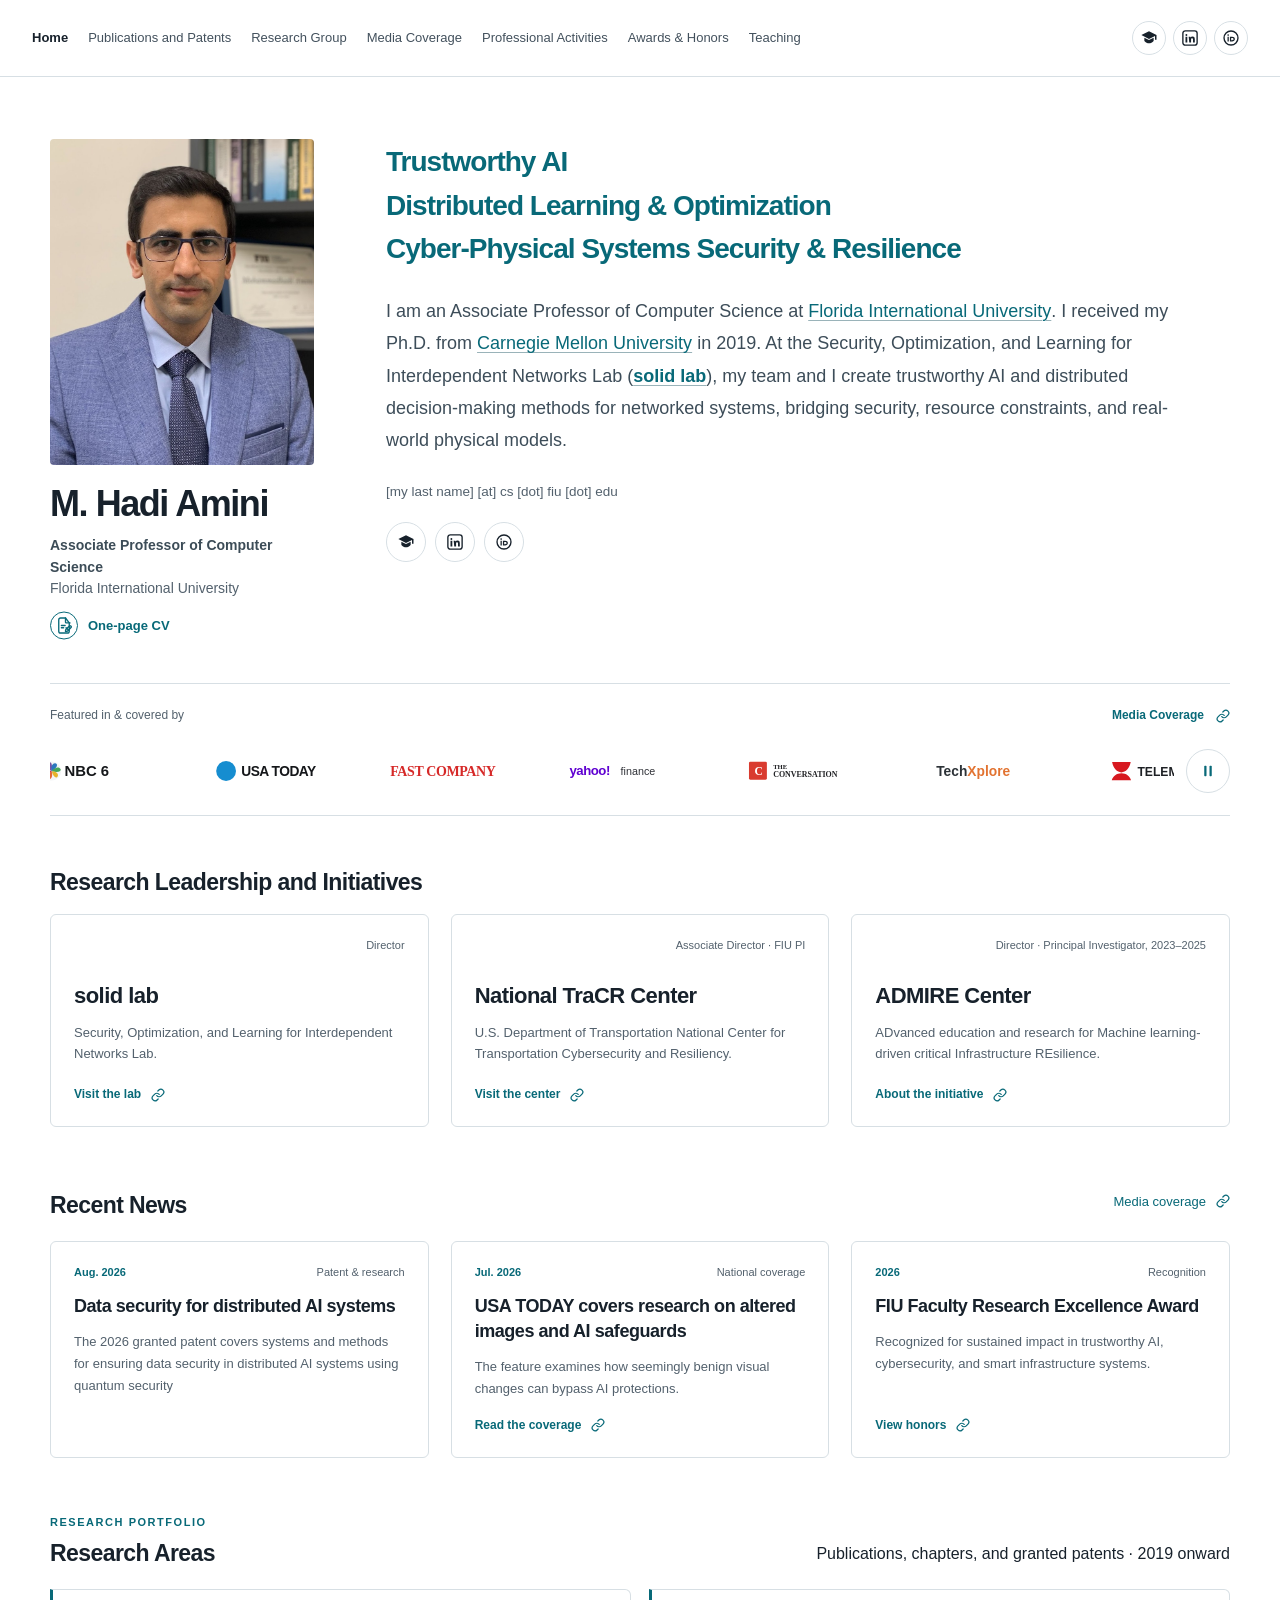
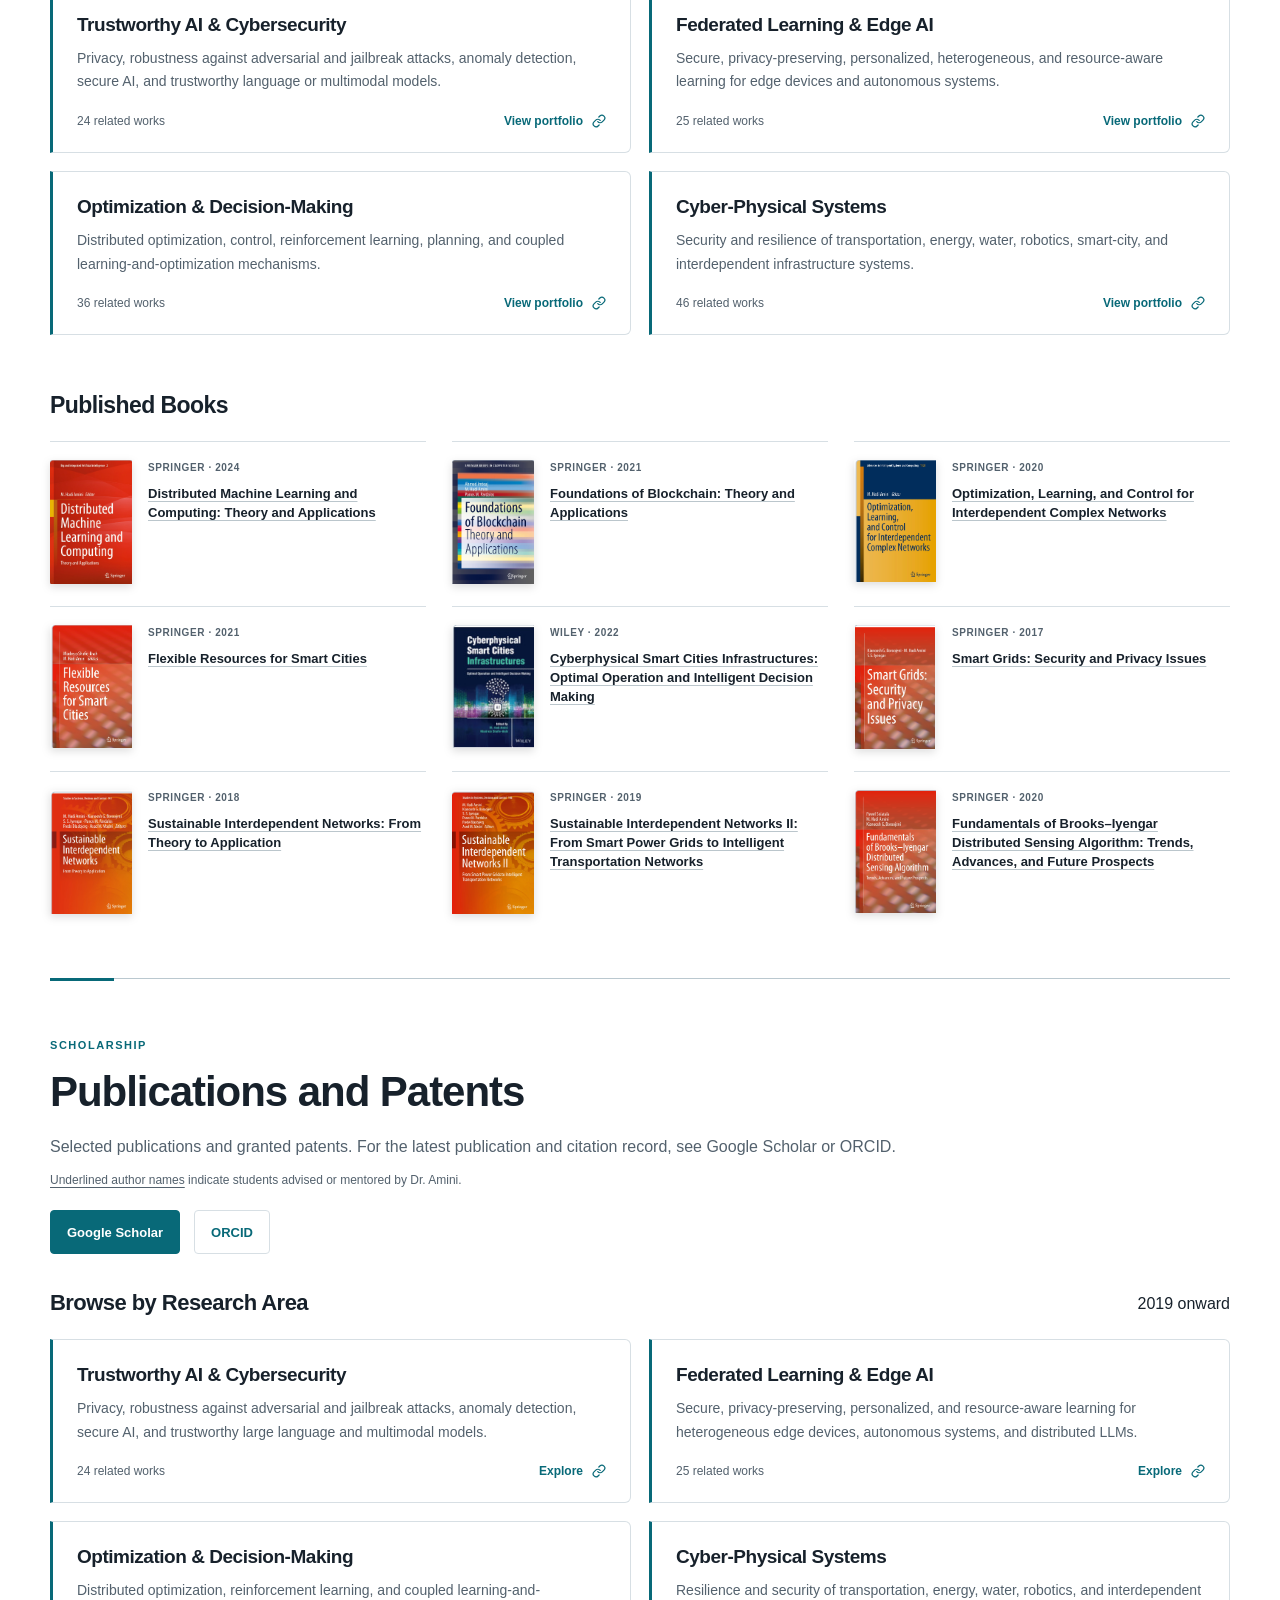
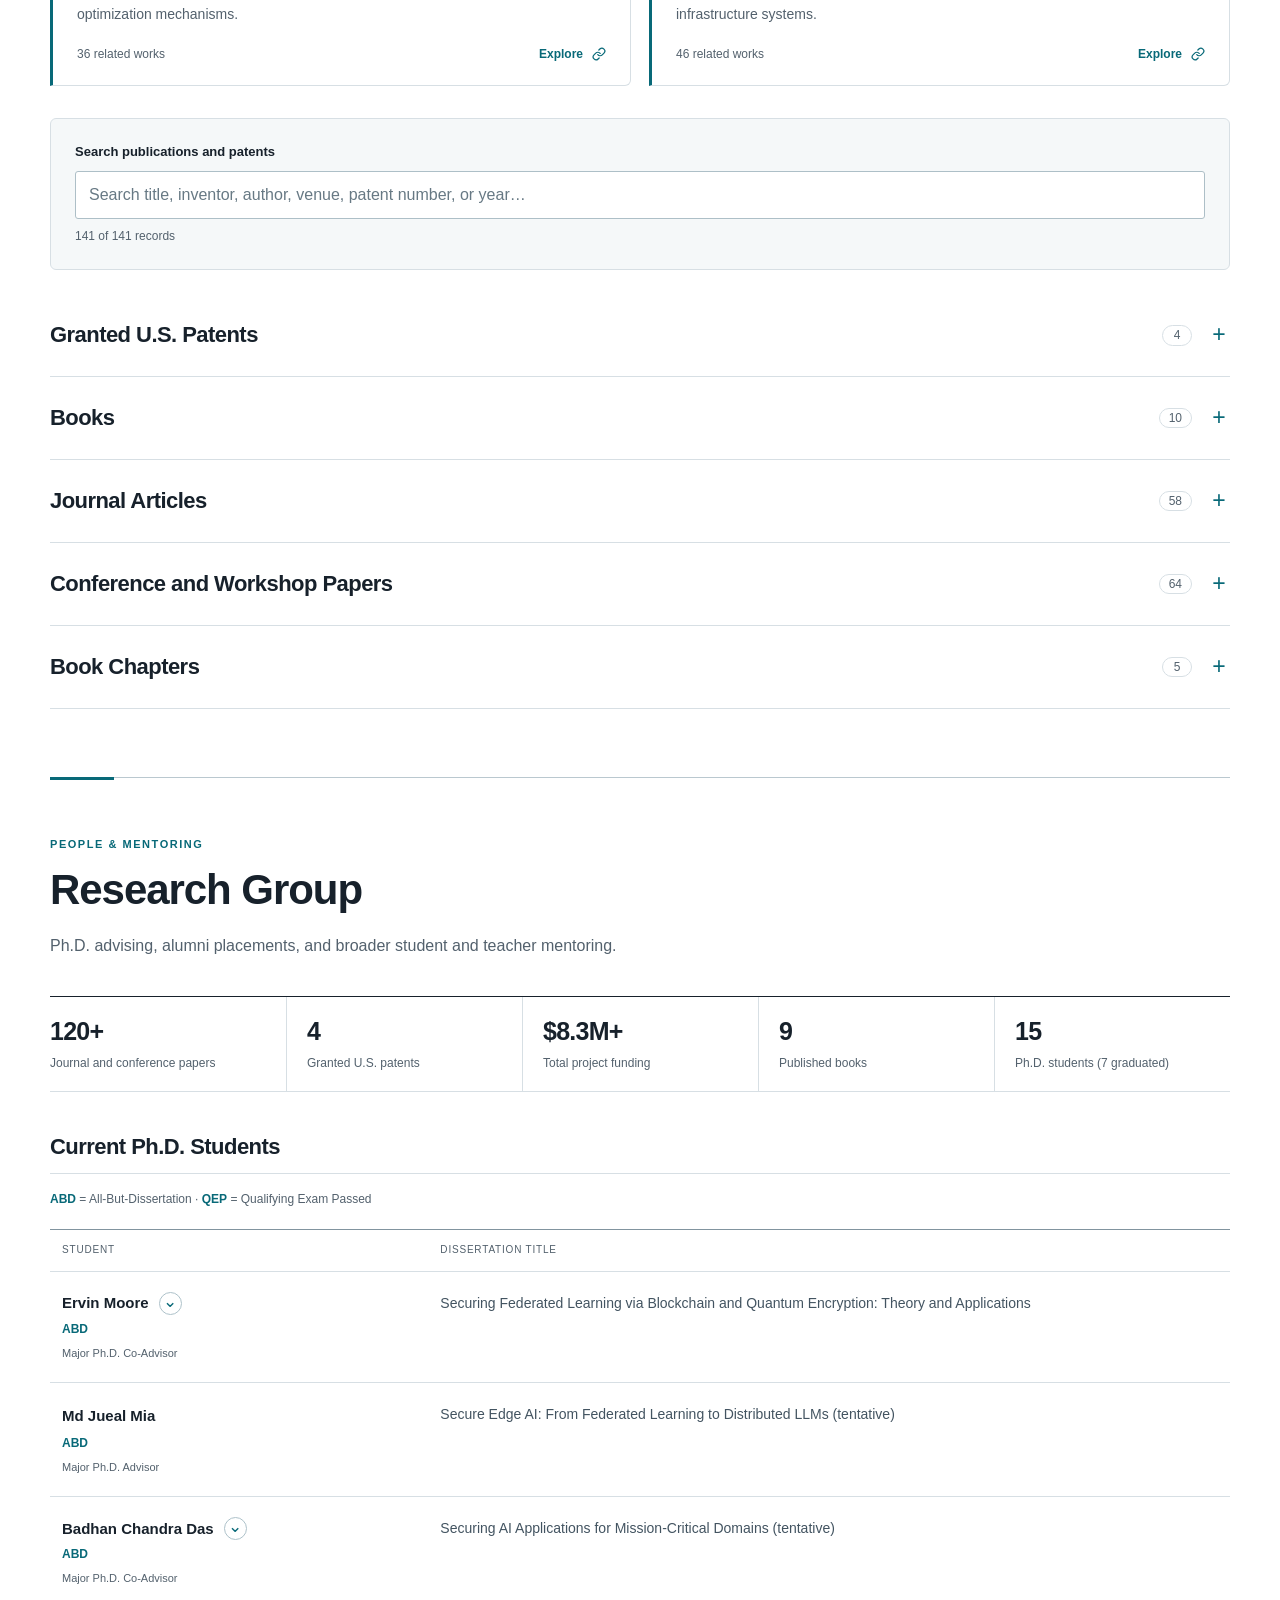
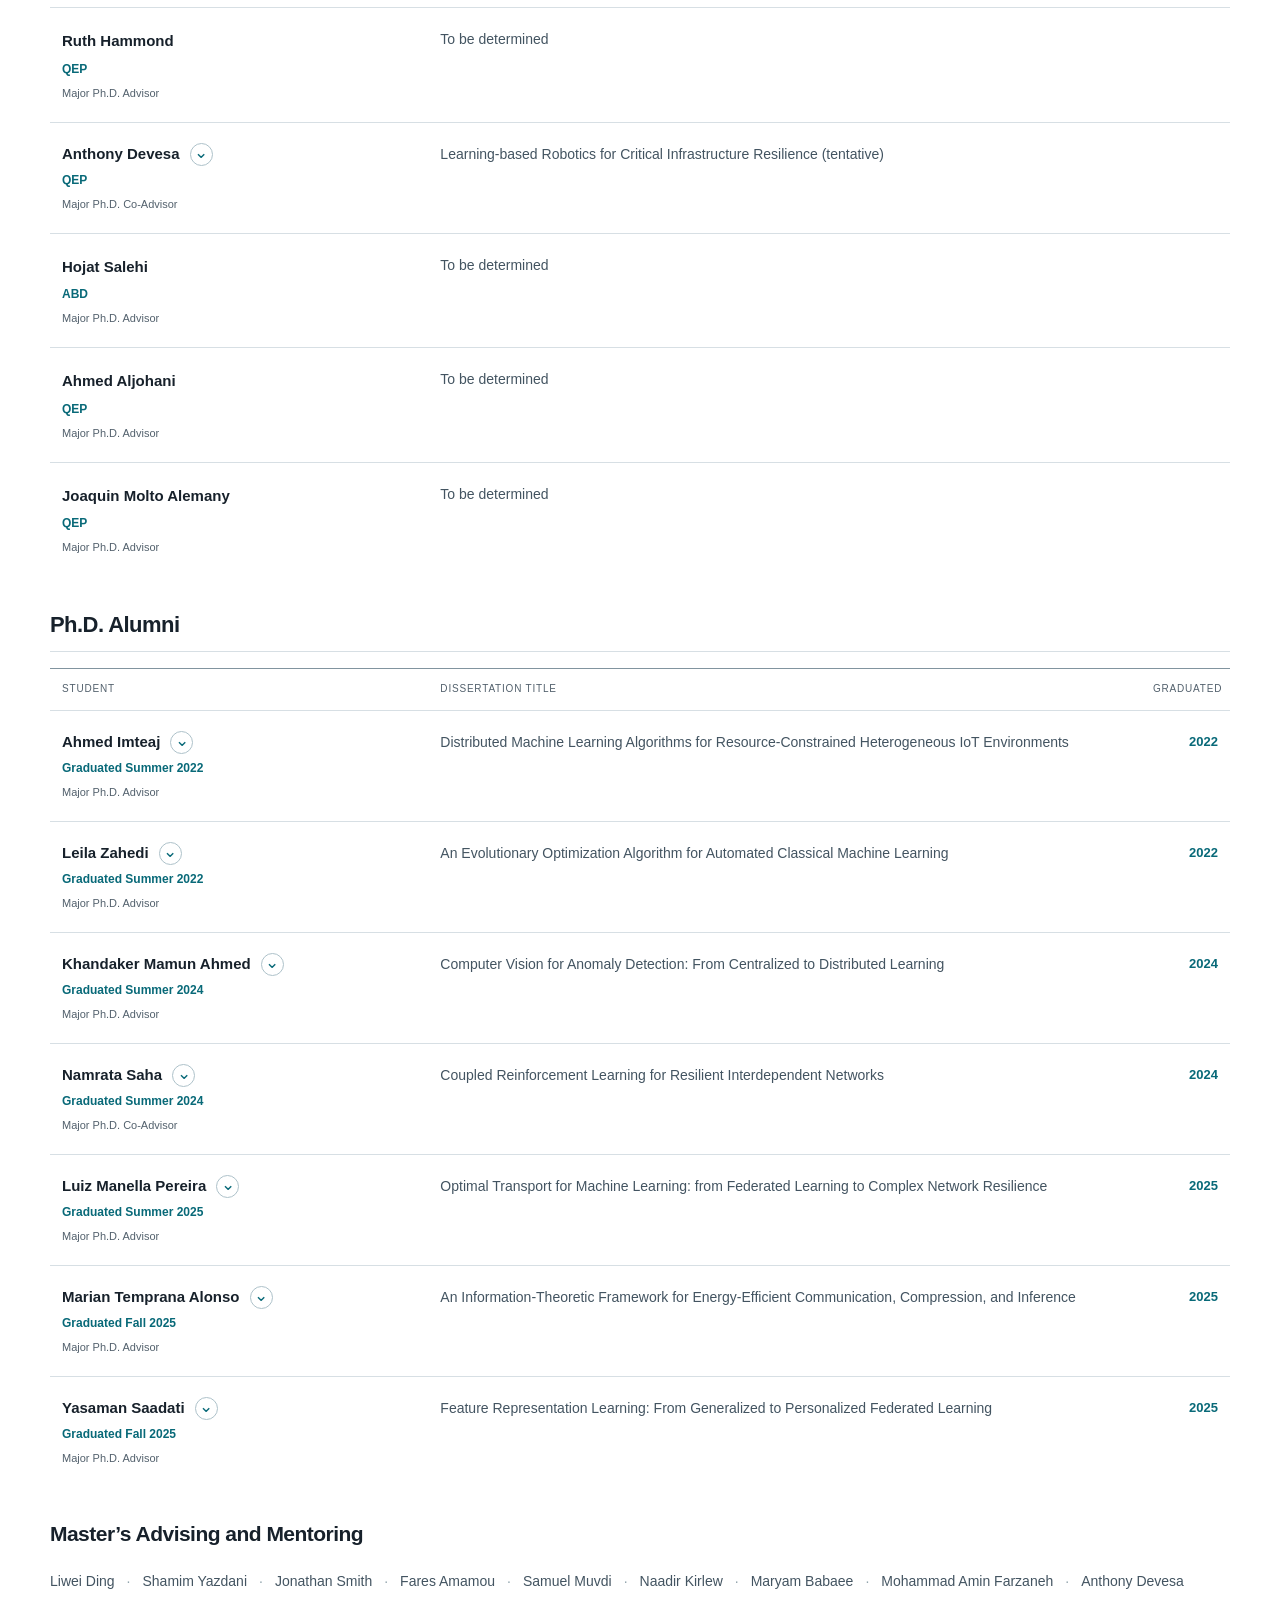
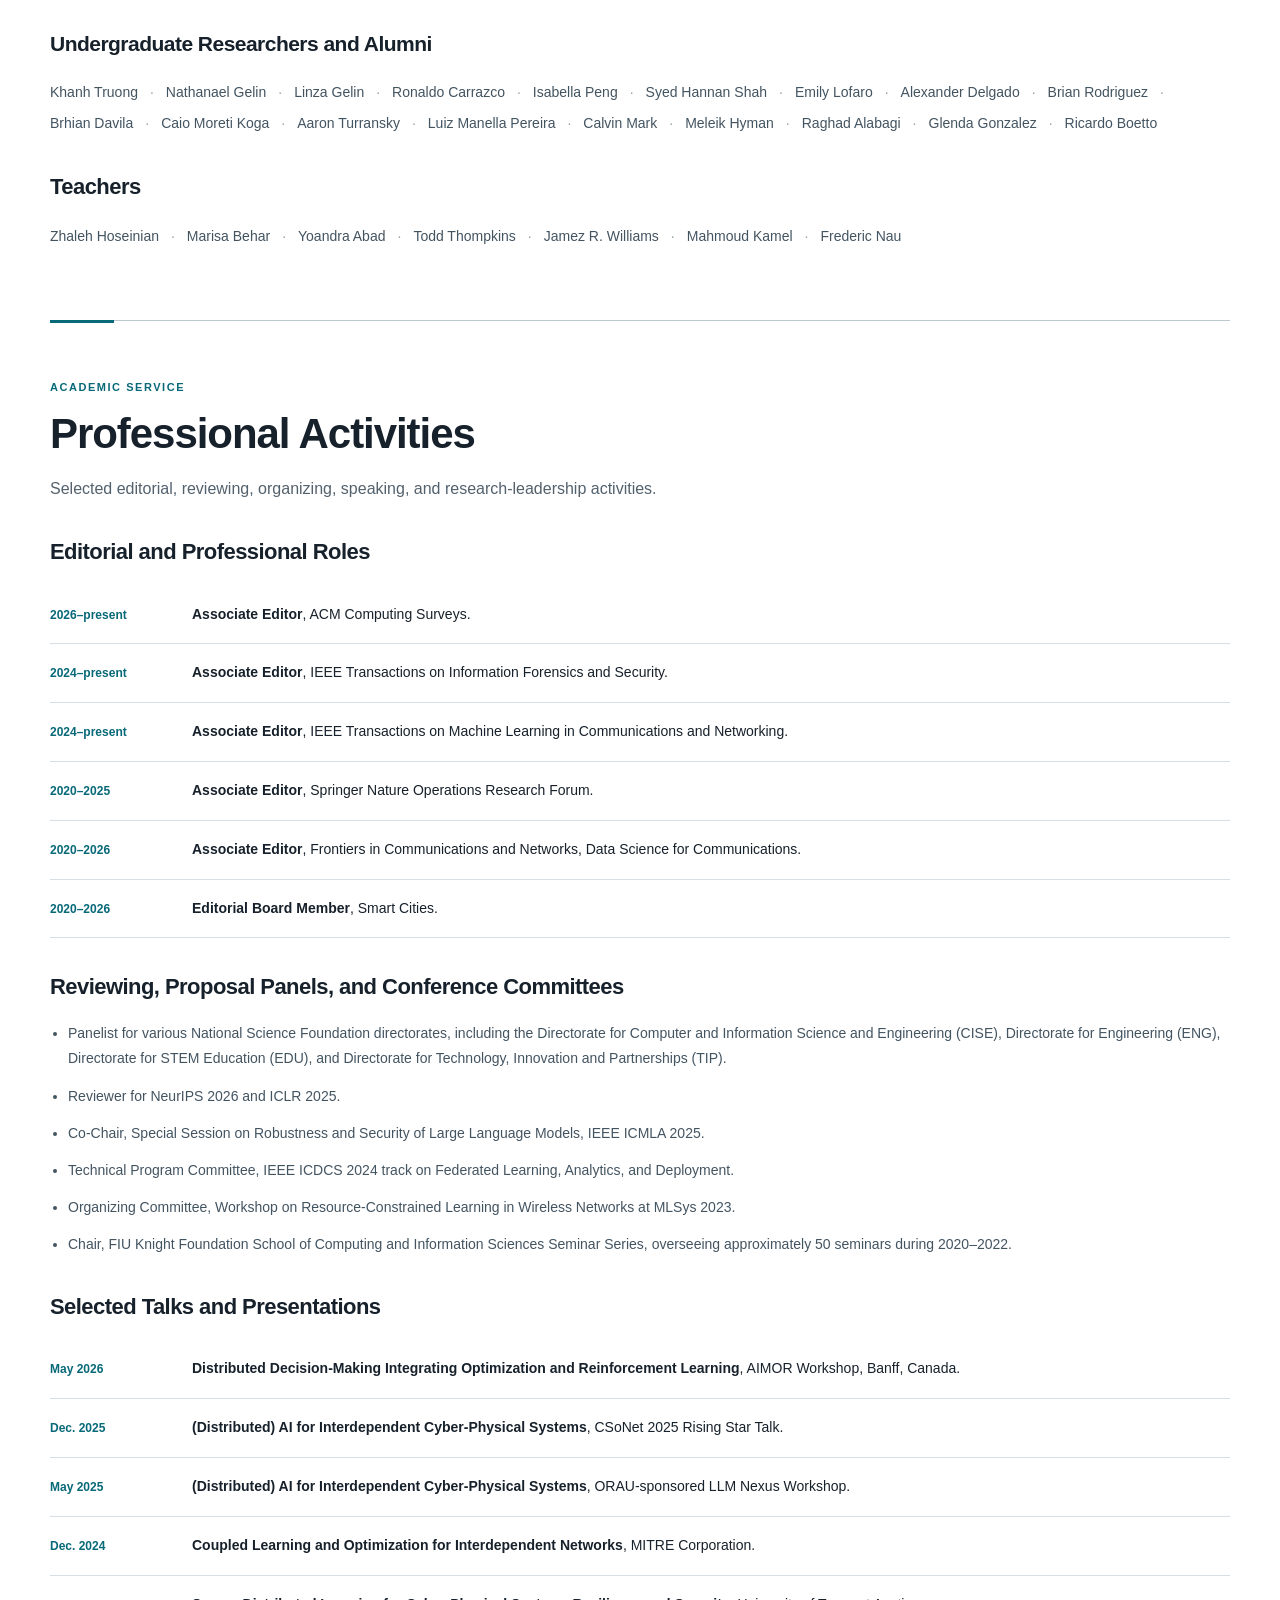
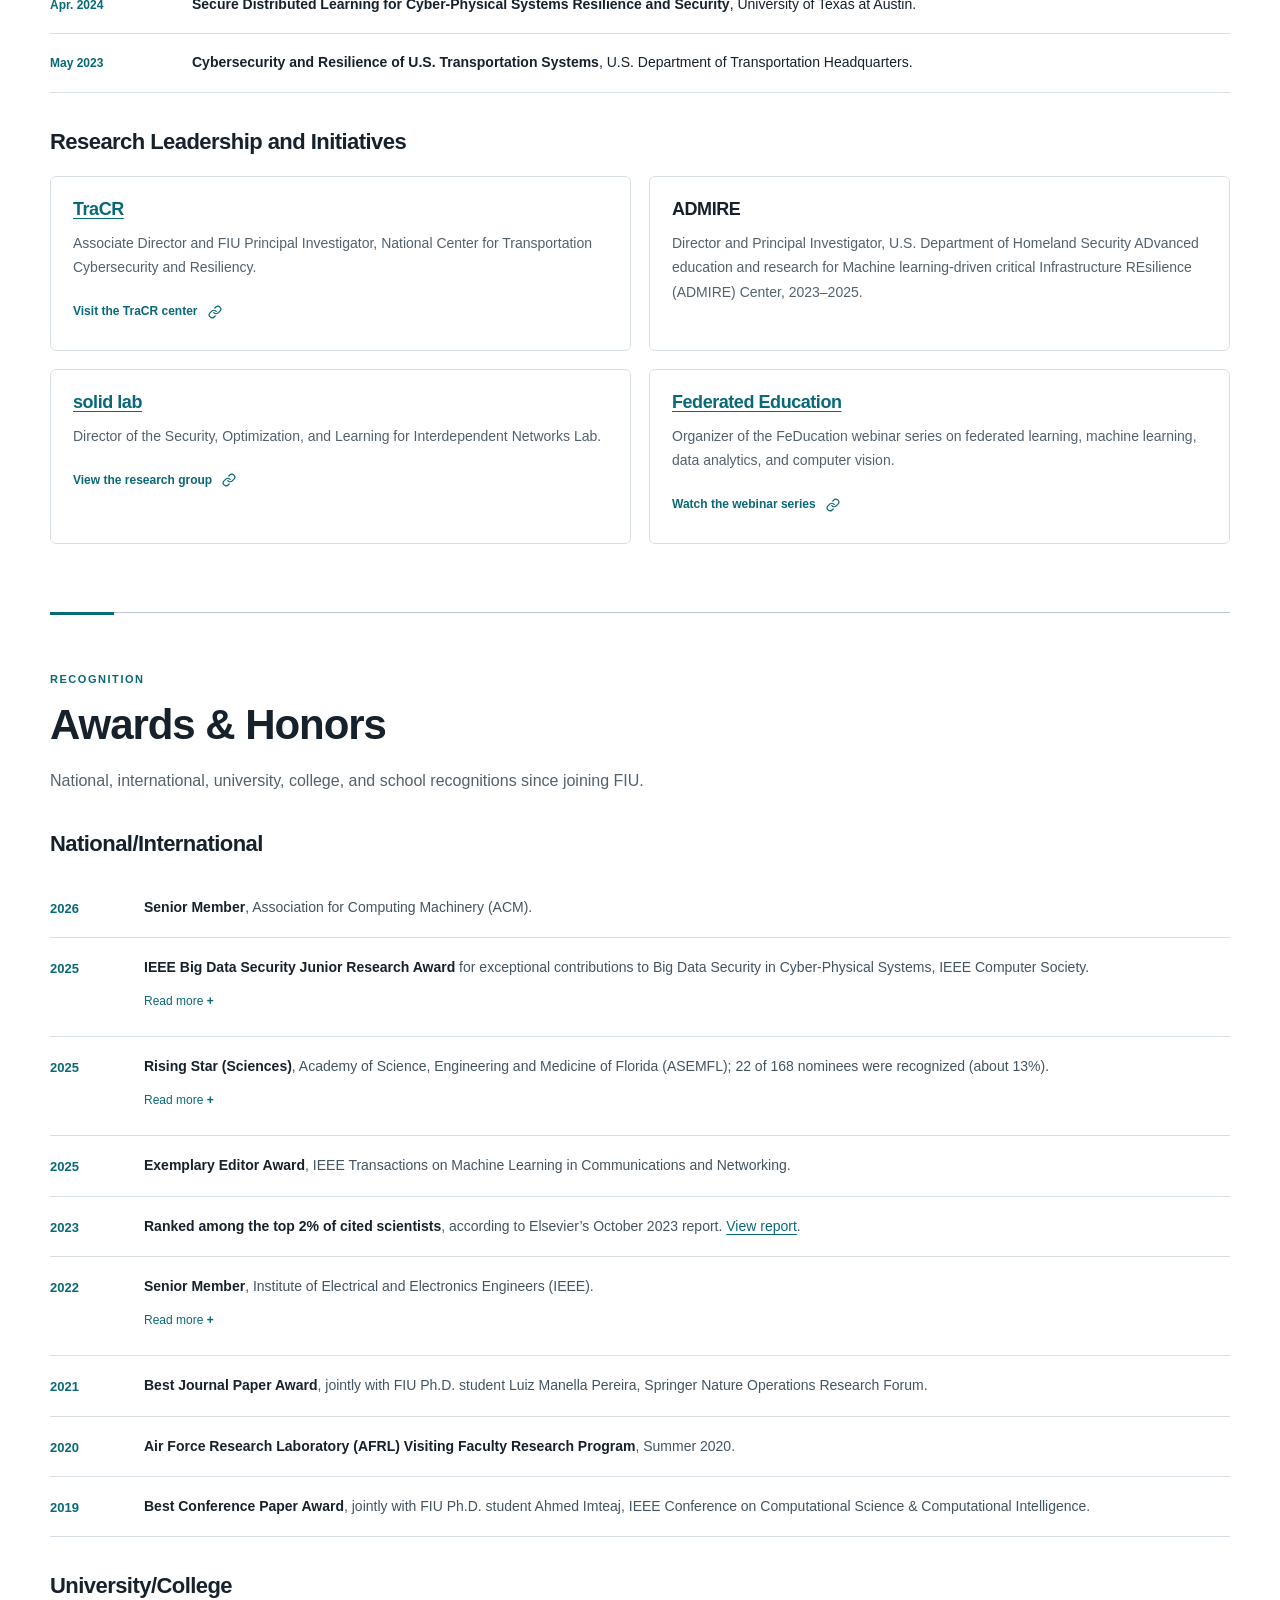
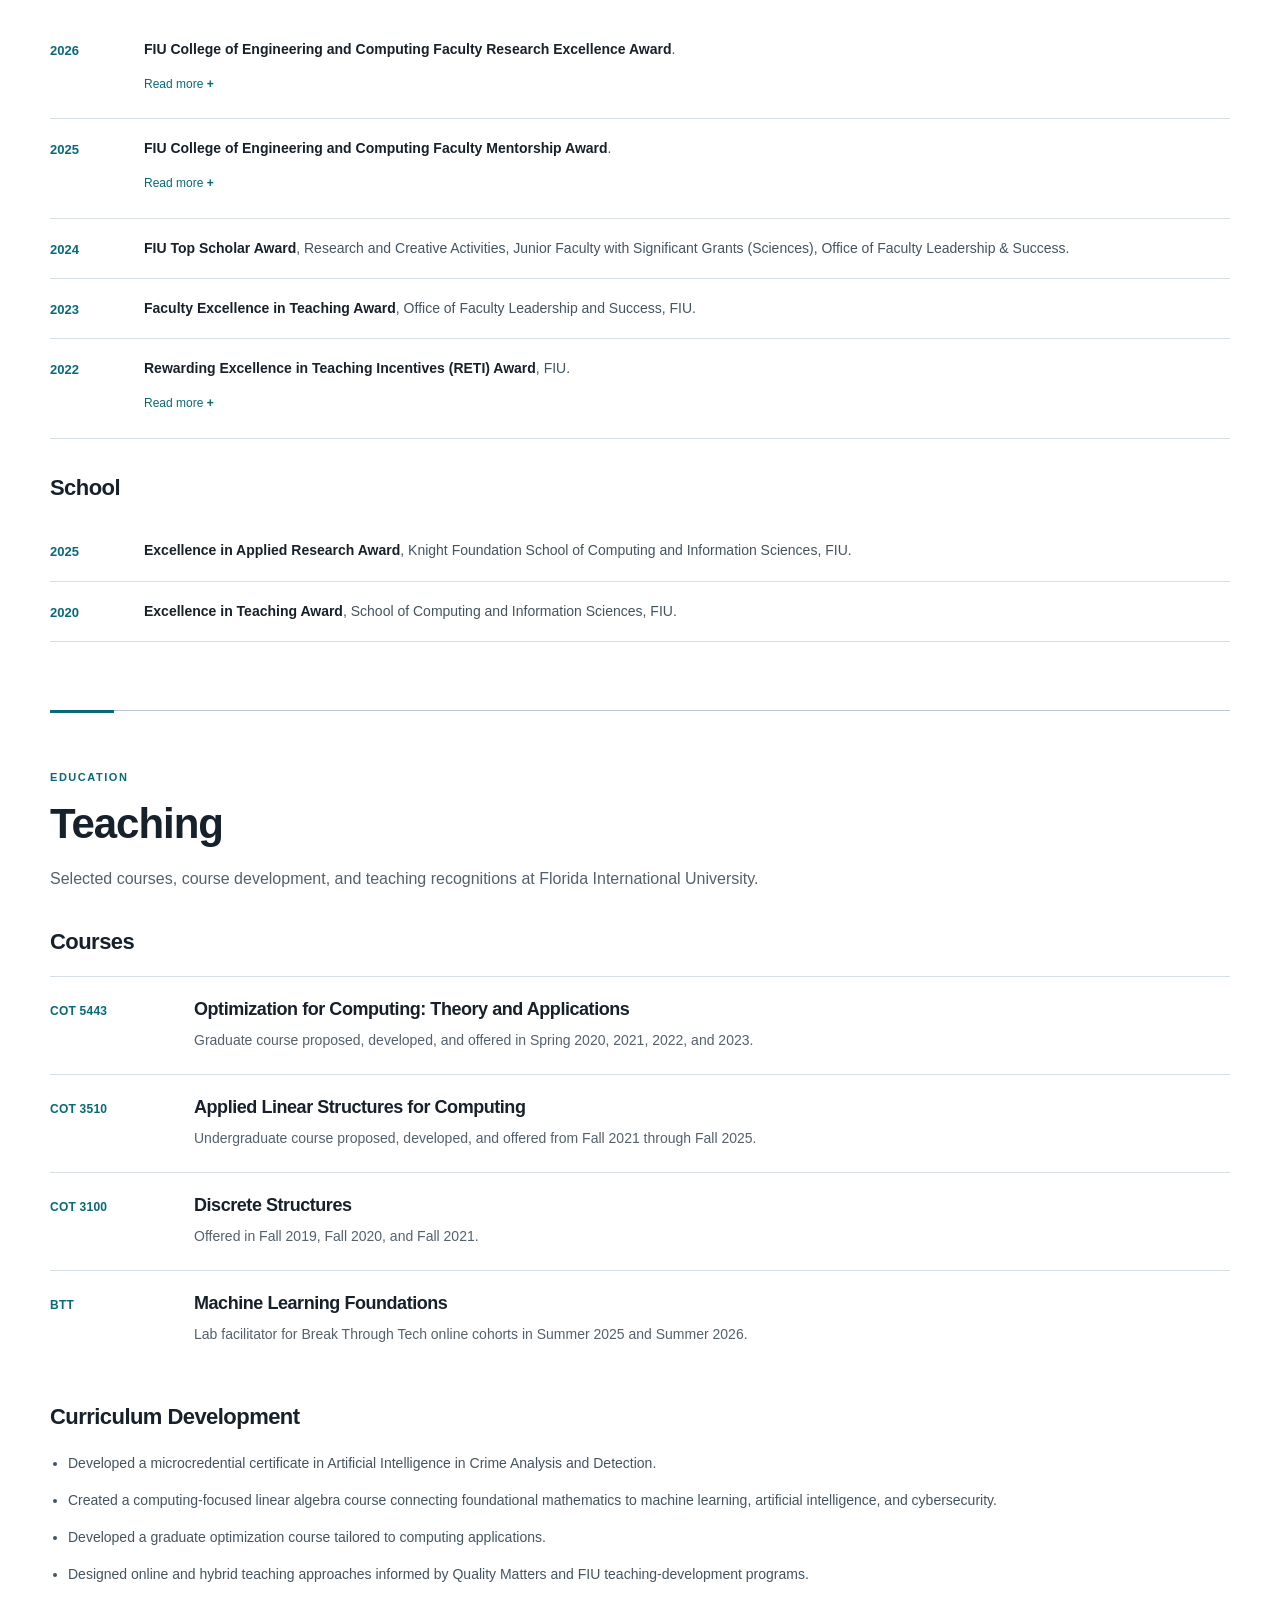
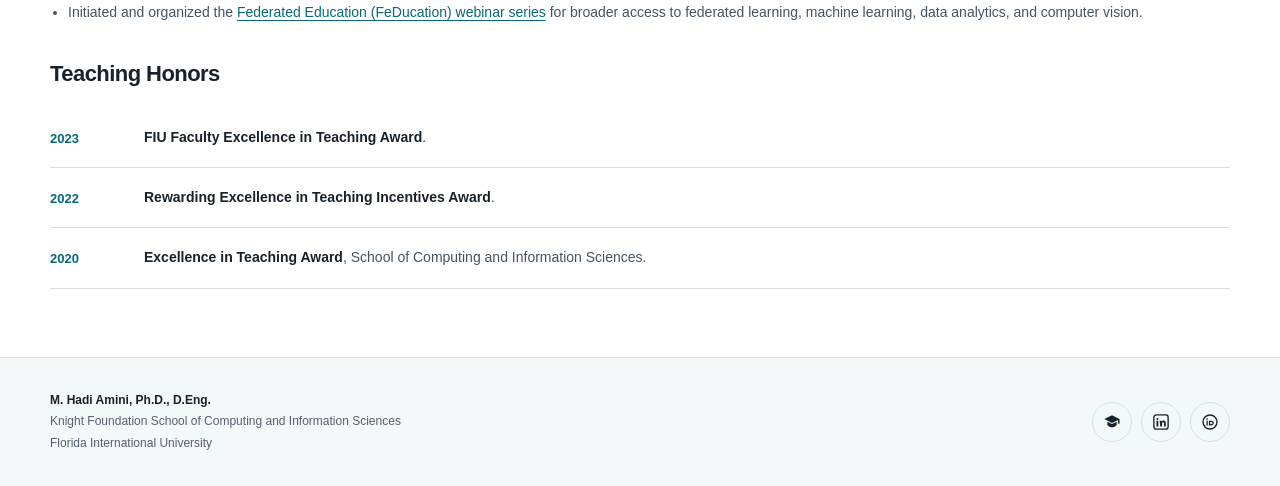
==== commit 33837b1c: "Add files via upload" ====
--- a/index.html
+++ b/index.html
@@ -12,9 +12,9 @@
 <meta content="https://hadiamini.com/assets/img/hadi-amini.jpg" property="og:image"/>
 <meta content="https://hadiamini.com/" property="og:url"/>
 <title>M. Hadi Amini | Academic Homepage</title>
-<link href="assets/img/favicon.svg" rel="icon" type="image/svg+xml"/><link href="assets/css/styles.css" rel="stylesheet"/>
-<script defer="" src="assets/js/research-data.js"></script>
-<script defer="" src="assets/js/main.js"></script>
+<link href="assets/img/favicon.svg" rel="icon" type="image/svg+xml"/><link href="assets/css/styles.css?v=doi-v5" rel="stylesheet"/>
+<script defer="" src="assets/js/research-data.js?v=doi-v3"></script>
+<script defer="" src="assets/js/main.js?v=doi-v3"></script>
 <script type="application/ld+json">
 {
   "@context": "https://schema.org",
@@ -56,13 +56,20 @@
 <figure class="profile-portrait-wrap"><img alt="M. Hadi Amini" class="profile-portrait" decoding="async" fetchpriority="high" height="1013" src="assets/img/hadi-amini.jpg" width="820"/></figure>
 <div class="profile-caption">
 <h1 id="profile-name">M. Hadi Amini</h1>
-<p class="profile-role">Associate Professor of Computer Science<br/><span>Florida International University</span></p>
+<p class="profile-role">Associate Professor of Computer Science<br/><span>Florida International University</span></p><p class="profile-cv-note"><a aria-label="One-page CV of M. Hadi Amini (opens in a new tab)" class="profile-cv-note-link" href="assets/docs/m-hadi-amini-one-page-cv.pdf" rel="noopener noreferrer" target="_blank"><span aria-hidden="true" class="profile-cv-note-icon"><svg aria-hidden="true" fill="none" focusable="false" viewbox="0 0 24 24" xmlns="http://www.w3.org/2000/svg">
+<path d="M14 2H7.5C6.12 2 5 3.12 5 4.5v15C5 20.88 6.12 22 7.5 22h9c1.38 0 2.5-1.12 2.5-2.5V8.5L14 2Z" stroke="currentColor" stroke-linecap="round" stroke-linejoin="round" stroke-width="1.8"></path>
+<path d="M14 2v5.5c0 .55.45 1 1 1H20" stroke="currentColor" stroke-linecap="round" stroke-linejoin="round" stroke-width="1.8"></path>
+<path d="M8.5 12H13.5" stroke="currentColor" stroke-linecap="round" stroke-width="1.8"></path>
+<path d="M8.5 15H11.5" stroke="currentColor" stroke-linecap="round" stroke-width="1.8"></path>
+<path d="M14.8 14.9l3.3 3.3" stroke="currentColor" stroke-linecap="round" stroke-width="1.8"></path>
+<path d="M13.9 19.6l.5-2.2 4.8-4.8a1.18 1.18 0 0 1 1.7 0l.5.5a1.18 1.18 0 0 1 0 1.7l-4.8 4.8-2.2.5Z" stroke="currentColor" stroke-linecap="round" stroke-linejoin="round" stroke-width="1.8"></path>
+</svg></span><span>One-page CV</span></a></p>
 </div>
 </div>
 <div class="profile-hero-copy">
 <p class="eyebrow profile-keywords"><span>Trustworthy AI</span><span>Distributed Learning &amp; Optimization</span><span>Cyber-Physical Systems Security &amp; Resilience</span></p>
 <p class="profile-intro">I am an Associate Professor of Computer Science at <a href="https://www.fiu.edu/" rel="noopener noreferrer" target="_blank">Florida International University</a>. I received my Ph.D. from <a href="https://www.cmu.edu/" rel="noopener noreferrer" target="_blank">Carnegie Mellon University</a> in 2019. At the Security, Optimization, and Learning for Interdependent Networks Lab (<a href="https://solid.cs.fiu.edu/" rel="noopener noreferrer" target="_blank"><strong>solid lab</strong></a>), my team and I create trustworthy AI and distributed decision-making methods for networked systems, bridging security, resource constraints, and real-world physical models.</p>
-<div class="profile-contact-line"><span>[my last name] [at] cs [dot] fiu [dot] edu</span><a href="tel:+13053489936">(305) 348-9936</a></div>
+<div class="profile-contact-line"><span>[my last name] [at] cs [dot] fiu [dot] edu</span></div>
 <div aria-label="Academic profiles" class="social-icon-links hero-social-links">
 <a aria-label="Google Scholar" class="social-icon-link" href="https://scholar.google.com/citations?hl=en&amp;user=E84r_bUAAAAJ&amp;view_op=list_works&amp;sortby=pubdate" rel="noopener noreferrer" target="_blank" title="Google Scholar"><svg aria-hidden="true" focusable="false" viewbox="0 0 24 24"><path d="M12 3 1.8 8.1 12 13.2l8-4v5.2h2V8.1L12 3Zm-6.2 8.5v4.4c1.7 2.1 4 3.1 6.2 3.1s4.5-1 6.2-3.1v-4.4L12 14.6l-6.2-3.1Z" fill="currentColor"></path></svg><span class="sr-only">Google Scholar</span></a>
 <a aria-label="LinkedIn" class="social-icon-link" href="https://www.linkedin.com/in/m-hadi-amini/" rel="noopener noreferrer" target="_blank" title="LinkedIn"><svg aria-hidden="true" focusable="false" viewbox="0 0 24 24"><rect fill="none" height="19" rx="3.2" stroke="currentColor" stroke-width="1.8" width="19" x="2.5" y="2.5"></rect><circle cx="7.2" cy="8" fill="currentColor" r="1.25"></circle><path d="M6 10.4h2.4V18H6zm4.2 0h2.3v1.05h.04c.65-.98 1.66-1.45 2.8-1.45 2.6 0 3.08 1.7 3.08 3.95V18h-2.4v-3.58c0-.85-.02-1.95-1.2-1.95-1.2 0-1.38.93-1.38 1.89V18h-2.4z" fill="currentColor"></path></svg><span class="sr-only">LinkedIn</span></a>
@@ -78,9 +85,9 @@
 <div aria-label="Selected media outlets" class="media-logo-marquee home-media-logo-marquee" role="region">
 <div class="media-logo-track" id="home-media-logo-track"><div class="media-logo-set"><a class="media-logo-link" href="https://www.nbcmiami.com/news/local/innovation-on-6/fiu-team-uses-blockchain-to-protect-ai-systems-from-data-poisoning/3706014/" rel="noopener noreferrer" target="_blank"><img alt="NBC 6" decoding="async" height="90" loading="eager" src="assets/img/media/logos/nbc6.svg" width="380"/></a><a class="media-logo-link" href="https://www.usatoday.com/story/news/politics/2026/07/15/florida-study-tricks-ai-systems-with-altered-images-find-risks/90821035007/" rel="noopener noreferrer" target="_blank"><img alt="USA TODAY" decoding="async" height="90" loading="eager" src="assets/img/media/logos/usa-today.svg" width="380"/></a><a class="media-logo-link" href="https://www.fastcompany.com/91385632/ai-data-poisoning-blockchain" rel="noopener noreferrer" target="_blank"><img alt="Fast Company" decoding="async" height="90" loading="eager" src="assets/img/media/logos/fast-company.svg" width="380"/></a><a class="media-logo-link" href="https://finance.yahoo.com/technology/ai/articles/florida-international-university-researchers-reveal-203700012.html" rel="noopener noreferrer" target="_blank"><img alt="Yahoo Finance" decoding="async" height="90" loading="eager" src="assets/img/media/logos/yahoo-finance.svg" width="380"/></a><a class="media-logo-link" href="https://theconversation.com/how-poisoned-data-can-trick-ai-and-how-to-stop-it-256423" rel="noopener noreferrer" target="_blank"><img alt="The Conversation" decoding="async" height="90" loading="eager" src="assets/img/media/logos/the-conversation.svg" width="380"/></a><a class="media-logo-link" href="https://techxplore.com/news/2025-04-poisoned-ai-unleash-real-world.html" rel="noopener noreferrer" target="_blank"><img alt="Tech Xplore" decoding="async" height="90" loading="eager" src="assets/img/media/logos/techxplore.svg" width="380"/></a><a class="media-logo-link" href="https://app.criticalmention.com/app/#/clip/public/cd8e2ec4-804a-44af-90cf-67bf093ad204" rel="noopener noreferrer" target="_blank"><img alt="Telemundo 49" decoding="async" height="90" loading="eager" src="assets/img/media/logos/telemundo49.svg" width="380"/></a><a class="media-logo-link" href="https://news.fiu.edu/2025/how-poisoned-data-can-trick-ai-and-how-to-stop-it" rel="noopener noreferrer" target="_blank"><img alt="FIU News" decoding="async" height="90" loading="eager" src="assets/img/media/logos/fiu-news.svg" width="380"/></a><a class="media-logo-link" href="https://www.prnewswire.com/news-releases/researchers-develop-new-method-to-protect-ai-from-poisoned-data-attacks-302529266.html" rel="noopener noreferrer" target="_blank"><img alt="PR Newswire" decoding="async" height="90" loading="eager" src="assets/img/media/logos/pr-newswire.svg" width="380"/></a></div></div>
 </div>
-<button class="media-motion-toggle" type="button" aria-label="Pause media logo animation" aria-controls="home-media-logo-track" title="Pause animation" hidden>
-<svg class="media-pause-icon" aria-hidden="true" focusable="false" viewBox="0 0 24 24" fill="currentColor"><rect x="7" y="5" width="3" height="14" rx="1"/><rect x="14" y="5" width="3" height="14" rx="1"/></svg>
-<svg class="media-play-icon" aria-hidden="true" focusable="false" viewBox="0 0 24 24" fill="currentColor" hidden><path d="M8 5.5a.8.8 0 0 1 1.2-.7l10 6.5a.8.8 0 0 1 0 1.4l-10 6.5a.8.8 0 0 1-1.2-.7z"/></svg>
+<button aria-controls="home-media-logo-track" aria-label="Pause media logo animation" class="media-motion-toggle" hidden="" title="Pause animation" type="button">
+<svg aria-hidden="true" class="media-pause-icon" fill="currentColor" focusable="false" viewbox="0 0 24 24"><rect height="14" rx="1" width="3" x="7" y="5"></rect><rect height="14" rx="1" width="3" x="14" y="5"></rect></svg>
+<svg aria-hidden="true" class="media-play-icon" fill="currentColor" focusable="false" hidden="" viewbox="0 0 24 24"><path d="M8 5.5a.8.8 0 0 1 1.2-.7l10 6.5a.8.8 0 0 1 0 1.4l-10 6.5a.8.8 0 0 1-1.2-.7z"></path></svg>
 </button>
 </div>
 </section>
@@ -280,45 +287,46 @@
 <li class="pub-item" data-category="books"><strong>M. Hadi Amini</strong>, Boroojeni, K. G., Iyengar, S. S., Pardalos, P. M., Blaabjerg, F., and Madni, A. M. (Editors), “Sustainable interdependent networks: From theory to application”, Studies in Systems, Decision and Control (SSDC, volume 145), Springer, 2018.</li>
 <li class="pub-item" data-category="books">K. G. Boroojeni, <strong>M. Hadi Amini</strong>, and S.S. Iyengar (Authors), “Smart Grids: Security and Privacy Issues”, Springer International Publishing, 2017.</li></ol>
 </details></section><section class="section-block publication-section"><details class="publication-disclosure"><summary><h3>Journal Articles<span aria-label="58 records" class="record-count">58</span></h3></summary>
-<ol class="publication-list"><li class="pub-item" data-category="journals"><span class="student-author">Badhan Chandra Das</span>, <strong>M. Hadi Amini</strong>, and Yanzhao Wu, “In-depth Analysis of Privacy Threats in Federated Learning for Medical Data”, IEEE Journal of Biomedical and Health Informatics (J-BHI), 2026</li>
-<li class="pub-item" data-category="journals"><span class="student-author">Md Jueal Mia</span> and <strong>M. Hadi Amini</strong>, “QuanCrypt-FL: Quantized Homomorphic Encryption with Pruning for Secure Federated Learning”, IEEE Transactions on Artificial Intelligence, 2025.</li>
-<li class="pub-item" data-category="journals"><span class="student-author">Babaee, Maryam</span>, <span class="student-author">Namrata Saha</span>, Frank Mediavilla Ponce, Shabnam Rezapour, and <strong>M. Hadi Amini</strong>. "Optimizing Post-Disaster Road Restoration with Reinforcement Learning: A Traveler-Behavior-Aware Approach." Reliability Engineering &amp; System Safety, 2026.</li>
-<li class="pub-item" data-category="journals"><span class="student-author">Md Jueal Mia</span> and <strong>M. Hadi Amini</strong>, “BART-FL: A Backdoor Attack-Resilient Federated Aggregation Technique for Cross-Silo Applications”, IEEE Transactions on Machine Learning in Communications and Networking, 2025.</li>
-<li class="pub-item" data-category="journals"><span class="student-author">Ervin Moore</span>, <span class="student-author">Ahmed Imteaj</span>, Md Zarif Hossain, Shabnam Rezapour, and <strong>M. Hadi Amini</strong>, “Blockchain Empowered Cyber-Secure Federated Learning Framework for Trustworthy Edge Computing”, IEEE Transactions on Artificial Intelligence, 2025.</li>
-<li class="pub-item" data-category="journals">Ukkusuri, Satish, Omar Faruqe Hamim, Zengxiang Lei, Eunhan Ka, M. Sabbir Salek, Mashrur Chowdhury, <strong>M. Hadi Amini</strong>, Alvaro Cardenas, and Bhavani Thuraisingham. "Cybersecurity for next-generation road transportation: A review." ACM Journal on Autonomous Transportation Systems (2025).</li>
-<li class="pub-item" data-category="journals"><span class="student-author">Badhan Chandra Das</span>, <strong>M. Hadi Amini</strong>, and Yanzhao Wu, “Security and Privacy Challenges of Large Language Models: A Survey”, ACM Computing Surveys, Volume 57, Issue 6, pp 1-39, 2025.</li>
-<li class="pub-item" data-category="journals"><span class="student-author">Luiz Manella Pereira</span> and <strong>M. Hadi Amini</strong>, “Optimal Transport for Heterogeneous Federated Reinforcement Learning”, IEEE Access. 2025.</li>
-<li class="pub-item" data-category="journals"><span class="student-author">Namrata Saha</span>, Shabnam Rezapour, Nazli Ceren Sahin, <strong>M. Hadi Amini</strong>, “Coordinated Restoration of Interdependent Critical Infrastructures: A Novel Distributed Decision-Making Mechanism Integrating Optimization and Reinforcement Learning”, Sustainable Cities and Society, 2024 (Accepted for publication, in press).</li>
-<li class="pub-item" data-category="journals"><span class="student-author">Ervin Moore</span>, <span class="student-author">Ahmed Imteaj</span>, Shabnam Rezapour, and <strong>M. Hadi Amini</strong>. “A Survey on Secure and Private Federated Learning Using Blockchain: Theory and Application in Resource-Constrained Computing.” IEEE Internet of Things Journal 10, no. 24 (2023): 21942 - 21958.</li>
-<li class="pub-item" data-category="journals"><span class="student-author">Md Jueal Mia</span> and <strong>M. Hadi Amini</strong>, “A Secure Object Detection Technique for Intelligent Transportation Systems.” IEEE Open Journal of Intelligent Transportation Systems, 2024.</li>
-<li class="pub-item" data-category="journals">Yin, Zeda, <span class="student-author">Yasaman Saadati</span>, Arturo S. Leon, <strong>M. Hadi Amini</strong>, Linlong Bian, and Beichao Hu. ‘‘Forecasting and Optimization for Minimizing Combined Sewer Overflows using Machine Learning Frameworks and Its Inversion Techniques.’’ Journal of Hydrology, Vol. 628, 2024, 130515.</li>
-<li class="pub-item" data-category="journals">Farzaneh, Mohammad Amin, Shabnam Rezapour, Atefe Baghaian, and <strong>M. Hadi Amini</strong>. "An integrative framework for coordination of damage assessment, road restoration, and relief distribution in disasters." Omega 115 (2023): 102748.</li>
-<li class="pub-item" data-category="journals"><span class="student-author">Ahmed Imteaj</span>, Vahid Akbari, and <strong>M. Hadi Amini</strong>. "A Novel Scalable Reconfiguration Model for the Post-disaster Network Connectivity of Resilient Power Distribution Systems." Sensors 23, no. 3 (2023): 1200.</li>
-<li class="pub-item" data-category="journals"><span class="student-author">Ahmed Imteaj</span>, Urmish Thakker, Shiqiang Wang, Jian Li, and <strong>M. Hadi Amini</strong>. "A survey on federated learning for resource-constrained IoT devices." IEEE Internet of Things Journal 9, no. 1 (2022): 1-24.</li>
-<li class="pub-item" data-category="journals">Khazaei, Javad, and <strong>M. Hadi Amini</strong>. "Protection of large-scale smart grids against false data injection cyberattacks leading to blackouts." International Journal of Critical Infrastructure Protection 35 (2021): 100457.</li>
-<li class="pub-item" data-category="journals"><span class="student-author">Meleik Hyman</span>, <span class="student-author">Calvin Mark</span>, <span class="student-author">Ahmed Imteaj</span>, Hamed Ghiaie, Shabnam Rezapour, Arif M. Sadri, and <strong>M. Hadi Amini</strong>. "Data analytics to evaluate the impact of infectious disease on economy: Case study of COVID-19 pandemic." Patterns 2, no. 8 (2021): 100315. [Based on NSF REU Students’ Research]</li>
-<li class="pub-item" data-category="journals"><span class="student-author">Luiz Manella Pereira</span>, Luis Caicedo Torres, and <strong>M. Hadi Amini</strong>. "Topological data analysis for network resilience quantification." In Operations Research Forum, vol. 2, pp. 1-17. Springer International Publishing, 2021. [Best Journal Paper Award]</li>
-<li class="pub-item" data-category="journals">Amini, M. Hadi, <span class="student-author">Ahmed Imteaj</span>, and Panos M. Pardalos. "Interdependent networks: A data science perspective." Patterns 1.1 (2020).</li>
-<li class="pub-item" data-category="journals">Asrari, Arash, Meisam Ansari, Javad Khazaei, Poria Fajri, <strong>M. Hadi Amini</strong>, and Benito Ramos. "The impacts of a decision-making framework on distribution network reconfiguration." IEEE Transactions on Sustainable Energy 12, no. 1 (2020): 634-645.</li>
-<li class="pub-item" data-category="journals">Samudrala, Ananth Narayan, <strong>M. Hadi Amini</strong>, Soummya Kar, and Rick S. Blum. "Distributed outage detection in power distribution networks." IEEE Transactions on Smart Grid 11, no. 6 (2020): 5124-5137.</li>
-<li class="pub-item" data-category="journals"><strong>M. Hadi Amini</strong>, Javad Mohammadi, and Soummya Kar. "Distributed holistic framework for smart city infrastructures: Tale of interdependent electrified transportation network and power grid." IEEE Access 7 (2019): 157535-157554.</li>
-<li class="pub-item" data-category="journals">Samudrala, Ananth Narayan, <strong>M. Hadi Amini</strong>, Soummya Kar, and Rick S. Blum. "Sensor placement for outage identifiability in power distribution networks." IEEE Transactions on Smart Grid 11, no. 3 (2019): 1996-2013.</li>
-<li class="pub-item" data-category="journals">Yin, Zeda, <span class="student-author">Yasaman Saadati</span>, Beichao Hu, Arturo S. Leon, <strong>M. Hadi Amini</strong>, and Dwayne McDaniel. ‘‘Fast high-fidelity flood inundation map generation by super-resolution techniques.’’ Journal of Hydroinformatics (2024), 26 (1): 319–336.</li>
-<li class="pub-item" data-category="journals">Aurelien Meray, Roger Boza, Masudur R. Siddiquee, Cesar Reyes, <strong>M. Hadi Amini</strong>, and Nagarajan Prabakar. ‘‘Subset Sensor Selection Optimization: A Genetic Algorithm Approach with Innovative Set Encoding Methods.’’ IEEE Sensors Journal, 2023.</li>
-<li class="pub-item" data-category="journals"><span class="student-author">Khandaker Mamun Ahmed</span>, Farid Ghareh Mohammadi, Manuel Matus, Farzan Shenavarmasouleh, <span class="student-author">Luiz Manella Pereira</span>, Ioannis Zisis, and <strong>M. Hadi Amini</strong>, “Towards Real-time House Detection in Aerial Imagery Using Faster Region-based Convolutional Neural Network”, IPSI Transactions on Internet Research, vol. 19(2), pp. 46-54, 2023.</li>
-<li class="pub-item" data-category="journals">Lawrence Egharevba, Sanjoy Kumar, <strong>M. Hadi Amini</strong>, Malek Adjouadi, and Naphtali Rishe. “Detecting and Removing Clouds Affected Regions from Satellite Images Using Deep Learning”, IPSI BgD Transactions on Internet Research, vol. 19(2), pp. 13-23, 2023.</li>
-<li class="pub-item" data-category="journals">Rishe, Naphtali, <strong>M. Hadi Amini</strong>, and Malek Adjouadi. "Scenic routing navigation using property valuation." Journal of big Data 10, no. 1 (2023): 57.</li>
-<li class="pub-item" data-category="journals"><span class="student-author">Ahmed Imteaj</span>, and <strong>M. Hadi Amini</strong>. "Leveraging asynchronous federated learning to predict customers financial distress." Intelligent Systems with Applications 14 (2022): 200064.</li>
-<li class="pub-item" data-category="journals"><span class="student-author">Leila Zahedi</span>, Farid Ghareh Mohammadi, and <strong>M. Hadi Amini</strong>. "A2BCF: An Automated ABC-Based Feature Selection Algorithm for Classification Models in an Education Application." Applied Sciences 12, no. 7 (2022): 3553.</li>
-<li class="pub-item" data-category="journals">Sargolzaei, Saman, Ajeet Kaushik, Seyed Soltani, <strong>M. Hadi Amini</strong>, Mohammad Reza Khalghani, Navid Khoshavi, and Arman Sargolzaei. "Preclinical Western Blot in the Era of Digital Transformation and Reproducible Research, an Eastern Perspective." Interdisciplinary Sciences: Computational Life Sciences 13, no. 3 (2021): 490-499.</li>
-<li class="pub-item" data-category="journals"><span class="student-author">Ahmed Imteaj</span>, Irfan Khan, Javad Khazaei, and <strong>M. Hadi Amini</strong>. "FedResilience: A federated learning application to improve resilience of resource-constrained critical infrastructures." Electronics 10, no. 16 (2021): 1917.</li>
-<li class="pub-item" data-category="journals"><span class="student-author">Ahmed Imteaj</span> and <strong>M. Hadi Amini</strong>. "FedPARL: Client activity and resource-oriented lightweight federated learning model for resource-constrained heterogeneous IoT environment." Frontiers in Communications and Networks 2 (2021): 657653.</li>
-<li class="pub-item" data-category="journals">Rezaeimozafar, Mostafa, Mohsen Eskandari, <strong>M. Hadi Amini</strong>, Mohammad Hasan Moradi, and Pierluigi Siano. "A bi-layer multi-objective techno-economical optimization model for optimal integration of distributed energy resources into smart/micro grids." Energies 13, no. 7 (2020): 1706.</li>
+<ol class="publication-list"><li class="pub-item" data-category="journals" data-paper-id="journals-58" data-year="2026"><span class="student-author">Badhan Chandra Das</span>, <strong>M. Hadi Amini</strong>, and Yanzhao Wu, “In-depth Analysis of Privacy Threats in Federated Learning for Medical Data”, IEEE Journal of Biomedical and Health Informatics (J-BHI), 2026 <a aria-label="DOI: In-depth Analysis of Privacy Threats in Federated Learning for Medical Data (opens in a new tab)" class="paper-link" data-doi-type="publisher" href="https://doi.org/10.1109/JBHI.2026.3729148" rel="noopener noreferrer" target="_blank" title="Digital Object Identifier (DOI): In-depth Analysis of Privacy Threats in Federated Learning for Medical Data">(DOI)</a></li>
+<li class="pub-item" data-category="journals" data-paper-id="journals-57" data-year="2025"><span class="student-author">Md Jueal Mia</span> and <strong>M. Hadi Amini</strong>, “QuanCrypt-FL: Quantized Homomorphic Encryption with Pruning for Secure Federated Learning”, IEEE Transactions on Artificial Intelligence, 2025. <a aria-label="DOI: QuanCrypt-FL: Quantized Homomorphic Encryption with Pruning for Secure Federated Learning (opens in a new tab)" class="paper-link" data-doi-type="publisher" href="https://doi.org/10.1109/TAI.2025.3612906" rel="noopener noreferrer" target="_blank" title="Digital Object Identifier (DOI): QuanCrypt-FL: Quantized Homomorphic Encryption with Pruning for Secure Federated Learning">(DOI)</a></li>
+<li class="pub-item" data-category="journals" data-paper-id="journals-56" data-year="2026"><span class="student-author">Babaee, Maryam</span>, <span class="student-author">Namrata Saha</span>, Frank Mediavilla Ponce, Shabnam Rezapour, and <strong>M. Hadi Amini</strong>. "Optimizing Post-Disaster Road Restoration with Reinforcement Learning: A Traveler-Behavior-Aware Approach." Reliability Engineering &amp; System Safety, 2026. <a aria-label="DOI: Optimizing Post-Disaster Road Restoration with Reinforcement Learning: A Traveler-Behavior-Aware Approach (opens in a new tab)" class="paper-link" data-doi-type="publisher" href="https://doi.org/10.1016/j.ress.2026.112371" rel="noopener noreferrer" target="_blank" title="Digital Object Identifier (DOI): Optimizing Post-Disaster Road Restoration with Reinforcement Learning: A Traveler-Behavior-Aware Approach">(DOI)</a></li>
+<li class="pub-item" data-category="journals" data-paper-id="journals-55" data-year="2025"><span class="student-author">Md Jueal Mia</span> and <strong>M. Hadi Amini</strong>, “BART-FL: A Backdoor Attack-Resilient Federated Aggregation Technique for Cross-Silo Applications”, IEEE Transactions on Machine Learning in Communications and Networking, 2025. <a aria-label="DOI: BART-FL: A Backdoor Attack-Resilient Federated Aggregation Technique for Cross-Silo Applications (opens in a new tab)" class="paper-link" data-doi-type="publisher" href="https://doi.org/10.1109/TMLCN.2025.3611398" rel="noopener noreferrer" target="_blank" title="Digital Object Identifier (DOI): BART-FL: A Backdoor Attack-Resilient Federated Aggregation Technique for Cross-Silo Applications">(DOI)</a></li>
+<li class="pub-item" data-category="journals" data-paper-id="journals-54" data-year="2025"><span class="student-author">Ervin Moore</span>, <span class="student-author">Ahmed Imteaj</span>, Md Zarif Hossain, Shabnam Rezapour, and <strong>M. Hadi Amini</strong>, “Blockchain Empowered Cyber-Secure Federated Learning Framework for Trustworthy Edge Computing”, IEEE Transactions on Artificial Intelligence, 2025. <a aria-label="DOI: Blockchain Empowered Cyber-Secure Federated Learning Framework for Trustworthy Edge Computing (opens in a new tab)" class="paper-link" data-doi-type="publisher" href="https://doi.org/10.1109/TAI.2025.3539258" rel="noopener noreferrer" target="_blank" title="Digital Object Identifier (DOI): Blockchain Empowered Cyber-Secure Federated Learning Framework for Trustworthy Edge Computing">(DOI)</a></li>
+<li class="pub-item" data-category="journals" data-paper-id="journals-53" data-year="2025">Ukkusuri, Satish, Omar Faruqe Hamim, Zengxiang Lei, Eunhan Ka, M. Sabbir Salek, Mashrur Chowdhury, <strong>M. Hadi Amini</strong>, Alvaro Cardenas, and Bhavani Thuraisingham. "Cybersecurity for next-generation road transportation: A review." ACM Journal on Autonomous Transportation Systems (2025). <a aria-label="DOI: Cybersecurity for next-generation road transportation: A review (opens in a new tab)" class="paper-link" data-doi-type="publisher" href="https://doi.org/10.1145/3744352" rel="noopener noreferrer" target="_blank" title="Digital Object Identifier (DOI): Cybersecurity for next-generation road transportation: A review">(DOI)</a></li>
+<li class="pub-item" data-category="journals" data-paper-id="journals-52" data-year="2025"><span class="student-author">Badhan Chandra Das</span>, <strong>M. Hadi Amini</strong>, and Yanzhao Wu, “Security and Privacy Challenges of Large Language Models: A Survey”, ACM Computing Surveys, Volume 57, Issue 6, pp 1-39, 2025. <a aria-label="DOI: Security and Privacy Challenges of Large Language Models: A Survey (opens in a new tab)" class="paper-link" data-doi-type="publisher" href="https://doi.org/10.1145/3712001" rel="noopener noreferrer" target="_blank" title="Digital Object Identifier (DOI): Security and Privacy Challenges of Large Language Models: A Survey">(DOI)</a></li>
+<li class="pub-item" data-category="journals" data-paper-id="journals-51" data-year="2025"><span class="student-author">Luiz Manella Pereira</span> and <strong>M. Hadi Amini</strong>, “Optimal Transport for Heterogeneous Federated Reinforcement Learning”, IEEE Access. 2025.</li>
+<li class="pub-item" data-category="journals" data-paper-id="journals-50" data-year="2024"><span class="student-author">Namrata Saha</span>, Shabnam Rezapour, Nazli Ceren Sahin, <strong>M. Hadi Amini</strong>, “Coordinated Restoration of Interdependent Critical Infrastructures: A Novel Distributed Decision-Making Mechanism Integrating Optimization and Reinforcement Learning”, Sustainable Cities and Society, 2024 (Accepted for publication, in press). <a aria-label="DOI: Coordinated Restoration of Interdependent Critical Infrastructures: A Novel Distributed Decision-Making Mechanism Integrating Optimization and Reinforcement Learning (opens in a new tab)" class="paper-link" data-doi-type="publisher" href="https://doi.org/10.1016/j.scs.2024.105761" rel="noopener noreferrer" target="_blank" title="Digital Object Identifier (DOI): Coordinated Restoration of Interdependent Critical Infrastructures: A Novel Distributed Decision-Making Mechanism Integrating Optimization and Reinforcement Learning">(DOI)</a></li>
+<li class="pub-item" data-category="journals" data-paper-id="journals-49" data-year="2023"><span class="student-author">Ervin Moore</span>, <span class="student-author">Ahmed Imteaj</span>, Shabnam Rezapour, and <strong>M. Hadi Amini</strong>. “A Survey on Secure and Private Federated Learning Using Blockchain: Theory and Application in Resource-Constrained Computing.” IEEE Internet of Things Journal 10, no. 24 (2023): 21942 - 21958. <a aria-label="DOI: A Survey on Secure and Private Federated Learning Using Blockchain: Theory and Application in Resource-Constrained Computing (opens in a new tab)" class="paper-link" data-doi-type="publisher" href="https://doi.org/10.1109/JIOT.2023.3313055" rel="noopener noreferrer" target="_blank" title="Digital Object Identifier (DOI): A Survey on Secure and Private Federated Learning Using Blockchain: Theory and Application in Resource-Constrained Computing">(DOI)</a></li>
+<li class="pub-item" data-category="journals" data-paper-id="journals-48" data-year="2024"><span class="student-author">Md Jueal Mia</span> and <strong>M. Hadi Amini</strong>, “A Secure Object Detection Technique for Intelligent Transportation Systems.” IEEE Open Journal of Intelligent Transportation Systems, 2024. <a aria-label="DOI: A Secure Object Detection Technique for Intelligent Transportation Systems (opens in a new tab)" class="paper-link" data-doi-type="publisher" href="https://doi.org/10.1109/OJITS.2024.3440876" rel="noopener noreferrer" target="_blank" title="Digital Object Identifier (DOI): A Secure Object Detection Technique for Intelligent Transportation Systems">(DOI)</a></li>
+<li class="pub-item" data-category="journals" data-paper-id="journals-47" data-year="2024">Yin, Zeda, <span class="student-author">Yasaman Saadati</span>, Arturo S. Leon, <strong>M. Hadi Amini</strong>, Linlong Bian, and Beichao Hu. ‘‘Forecasting and Optimization for Minimizing Combined Sewer Overflows using Machine Learning Frameworks and Its Inversion Techniques.’’ Journal of Hydrology, Vol. 628, 2024, 130515. <a aria-label="DOI: Forecasting and Optimization for Minimizing Combined Sewer Overflows using Machine Learning Frameworks and Its Inversion Techniques (opens in a new tab)" class="paper-link" data-doi-type="publisher" href="https://doi.org/10.1016/j.jhydrol.2023.130515" rel="noopener noreferrer" target="_blank" title="Digital Object Identifier (DOI): Forecasting and Optimization for Minimizing Combined Sewer Overflows using Machine Learning Frameworks and Its Inversion Techniques">(DOI)</a></li>
+<li class="pub-item" data-category="journals" data-paper-id="journals-46" data-year="2023">Farzaneh, Mohammad Amin, Shabnam Rezapour, Atefe Baghaian, and <strong>M. Hadi Amini</strong>. "An integrative framework for coordination of damage assessment, road restoration, and relief distribution in disasters." Omega 115 (2023): 102748. <a aria-label="DOI: An integrative framework for coordination of damage assessment, road restoration, and relief distribution in disasters (opens in a new tab)" class="paper-link" data-doi-type="publisher" href="https://doi.org/10.1016/j.omega.2022.102748" rel="noopener noreferrer" target="_blank" title="Digital Object Identifier (DOI): An integrative framework for coordination of damage assessment, road restoration, and relief distribution in disasters">(DOI)</a></li>
+<li class="pub-item" data-category="journals" data-paper-id="journals-45" data-year="2023"><span class="student-author">Ahmed Imteaj</span>, Vahid Akbari, and <strong>M. Hadi Amini</strong>. "A Novel Scalable Reconfiguration Model for the Post-disaster Network Connectivity of Resilient Power Distribution Systems." Sensors 23, no. 3 (2023): 1200. <a aria-label="DOI: A Novel Scalable Reconfiguration Model for the Post-disaster Network Connectivity of Resilient Power Distribution Systems (opens in a new tab)" class="paper-link" data-doi-type="publisher" href="https://doi.org/10.3390/s23031200" rel="noopener noreferrer" target="_blank" title="Digital Object Identifier (DOI): A Novel Scalable Reconfiguration Model for the Post-disaster Network Connectivity of Resilient Power Distribution Systems">(DOI)</a></li>
+<li class="pub-item" data-category="journals" data-paper-id="journals-44" data-year="2022"><span class="student-author">Ahmed Imteaj</span>, Urmish Thakker, Shiqiang Wang, Jian Li, and <strong>M. Hadi Amini</strong>. "A survey on federated learning for resource-constrained IoT devices." IEEE Internet of Things Journal 9, no. 1 (2022): 1-24. <a aria-label="DOI: A survey on federated learning for resource-constrained IoT devices (opens in a new tab)" class="paper-link" data-doi-type="publisher" href="https://doi.org/10.1109/JIOT.2021.3095077" rel="noopener noreferrer" target="_blank" title="Digital Object Identifier (DOI): A survey on federated learning for resource-constrained IoT devices">(DOI)</a></li>
+<li class="pub-item" data-category="journals" data-paper-id="journals-43" data-year="2021">Khazaei, Javad, and <strong>M. Hadi Amini</strong>. "Protection of large-scale smart grids against false data injection cyberattacks leading to blackouts." International Journal of Critical Infrastructure Protection 35 (2021): 100457. <a aria-label="DOI: Protection of large-scale smart grids against false data injection cyberattacks leading to blackouts (opens in a new tab)" class="paper-link" data-doi-type="publisher" href="https://doi.org/10.1016/j.ijcip.2021.100457" rel="noopener noreferrer" target="_blank" title="Digital Object Identifier (DOI): Protection of large-scale smart grids against false data injection cyberattacks leading to blackouts">(DOI)</a></li>
+<li class="pub-item" data-category="journals" data-paper-id="journals-42" data-year="2021"><span class="student-author">Meleik Hyman</span>, <span class="student-author">Calvin Mark</span>, <span class="student-author">Ahmed Imteaj</span>, Hamed Ghiaie, Shabnam Rezapour, Arif M. Sadri, and <strong>M. Hadi Amini</strong>. "Data analytics to evaluate the impact of infectious disease on economy: Case study of COVID-19 pandemic." Patterns 2, no. 8 (2021): 100315. [Based on NSF REU Students’ Research] <a aria-label="DOI: Data analytics to evaluate the impact of infectious disease on economy: Case study of COVID-19 pandemic (opens in a new tab)" class="paper-link" data-doi-type="publisher" href="https://doi.org/10.1016/j.patter.2021.100315" rel="noopener noreferrer" target="_blank" title="Digital Object Identifier (DOI): Data analytics to evaluate the impact of infectious disease on economy: Case study of COVID-19 pandemic">(DOI)</a></li>
+<li class="pub-item" data-category="journals" data-paper-id="journals-41" data-year="2021"><span class="student-author">Luiz Manella Pereira</span>, Luis Caicedo Torres, and <strong>M. Hadi Amini</strong>. "Topological data analysis for network resilience quantification." In Operations Research Forum, vol. 2, pp. 1-17. Springer International Publishing, 2021. [Best Journal Paper Award] <a aria-label="DOI: Topological data analysis for network resilience quantification (opens in a new tab)" class="paper-link" data-doi-type="publisher" href="https://doi.org/10.1007/s43069-021-00070-3" rel="noopener noreferrer" target="_blank" title="Digital Object Identifier (DOI): Topological data analysis for network resilience quantification">(DOI)</a></li>
+<li class="pub-item" data-category="journals" data-paper-id="journals-40" data-year="2020">Amini, M. Hadi, <span class="student-author">Ahmed Imteaj</span>, and Panos M. Pardalos. "Interdependent networks: A data science perspective." Patterns 1.1 (2020). <a aria-label="DOI: Interdependent networks: A data science perspective (opens in a new tab)" class="paper-link" data-doi-type="publisher" href="https://doi.org/10.1016/j.patter.2020.100003" rel="noopener noreferrer" target="_blank" title="Digital Object Identifier (DOI): Interdependent networks: A data science perspective">(DOI)</a></li>
+<li class="pub-item" data-category="journals" data-paper-id="journals-39" data-year="2020">Asrari, Arash, Meisam Ansari, Javad Khazaei, Poria Fajri, <strong>M. Hadi Amini</strong>, and Benito Ramos. "The impacts of a decision-making framework on distribution network reconfiguration." IEEE Transactions on Sustainable Energy 12, no. 1 (2020): 634-645. <a aria-label="DOI: The impacts of a decision-making framework on distribution network reconfiguration (opens in a new tab)" class="paper-link" data-doi-type="publisher" href="https://doi.org/10.1109/TSTE.2020.3014518" rel="noopener noreferrer" target="_blank" title="Digital Object Identifier (DOI): The impacts of a decision-making framework on distribution network reconfiguration">(DOI)</a></li>
+<li class="pub-item" data-category="journals" data-paper-id="journals-38" data-year="2020">Samudrala, Ananth Narayan, <strong>M. Hadi Amini</strong>, Soummya Kar, and Rick S. Blum. "Distributed outage detection in power distribution networks." IEEE Transactions on Smart Grid 11, no. 6 (2020): 5124-5137. <a aria-label="DOI: Distributed outage detection in power distribution networks (opens in a new tab)" class="paper-link" data-doi-type="publisher" href="https://doi.org/10.1109/TSG.2020.2999921" rel="noopener noreferrer" target="_blank" title="Digital Object Identifier (DOI): Distributed outage detection in power distribution networks">(DOI)</a></li>
+<li class="pub-item" data-category="journals" data-paper-id="journals-37" data-year="2019"><strong>M. Hadi Amini</strong>, Javad Mohammadi, and Soummya Kar. "Distributed holistic framework for smart city infrastructures: Tale of interdependent electrified transportation network and power grid." IEEE Access 7 (2019): 157535-157554. <a aria-label="DOI: Distributed holistic framework for smart city infrastructures: Tale of interdependent electrified transportation network and power grid (opens in a new tab)" class="paper-link" data-doi-type="publisher" href="https://doi.org/10.1109/ACCESS.2019.2950372" rel="noopener noreferrer" target="_blank" title="Digital Object Identifier (DOI): Distributed holistic framework for smart city infrastructures: Tale of interdependent electrified transportation network and power grid">(DOI)</a></li>
+<li class="pub-item" data-category="journals" data-paper-id="journals-36" data-year="2019">Samudrala, Ananth Narayan, <strong>M. Hadi Amini</strong>, Soummya Kar, and Rick S. Blum. "Sensor placement for outage identifiability in power distribution networks." IEEE Transactions on Smart Grid 11, no. 3 (2019): 1996-2013. <a aria-label="DOI: Sensor placement for outage identifiability in power distribution networks (opens in a new tab)" class="paper-link" data-doi-type="publisher" href="https://doi.org/10.1109/TSG.2019.2945938" rel="noopener noreferrer" target="_blank" title="Digital Object Identifier (DOI): Sensor placement for outage identifiability in power distribution networks">(DOI)</a></li>
+<li class="pub-item" data-category="journals" data-paper-id="journals-35" data-year="2024">Yin, Zeda, <span class="student-author">Yasaman Saadati</span>, Beichao Hu, Arturo S. Leon, <strong>M. Hadi Amini</strong>, and Dwayne McDaniel. ‘‘Fast high-fidelity flood inundation map generation by super-resolution techniques.’’ Journal of Hydroinformatics (2024), 26 (1): 319–336. <a aria-label="DOI: Fast high-fidelity flood inundation map generation by super-resolution techniques (opens in a new tab)" class="paper-link" data-doi-type="publisher" href="https://doi.org/10.2166/hydro.2024.228" rel="noopener noreferrer" target="_blank" title="Digital Object Identifier (DOI): Fast high-fidelity flood inundation map generation by super-resolution techniques">(DOI)</a></li>
+<li class="pub-item" data-category="journals" data-paper-id="journals-34" data-year="2023">Aurelien Meray, Roger Boza, Masudur R. Siddiquee, Cesar Reyes, <strong>M. Hadi Amini</strong>, and Nagarajan Prabakar. ‘‘Subset Sensor Selection Optimization: A Genetic Algorithm Approach with Innovative Set Encoding Methods.’’ IEEE Sensors Journal, 2023. <a aria-label="DOI: Subset Sensor Selection Optimization: A Genetic Algorithm Approach with Innovative Set Encoding Methods (opens in a new tab)" class="paper-link" data-doi-type="publisher" href="https://doi.org/10.1109/JSEN.2023.3322596" rel="noopener noreferrer" target="_blank" title="Digital Object Identifier (DOI): Subset Sensor Selection Optimization: A Genetic Algorithm Approach with Innovative Set Encoding Methods">(DOI)</a></li>
+<li class="pub-item" data-category="journals" data-paper-id="journals-33" data-year="2023"><span class="student-author">Khandaker Mamun Ahmed</span>, Farid Ghareh Mohammadi, Manuel Matus, Farzan Shenavarmasouleh, <span class="student-author">Luiz Manella Pereira</span>, Ioannis Zisis, and <strong>M. Hadi Amini</strong>, “Towards Real-time House Detection in Aerial Imagery Using Faster Region-based Convolutional Neural Network”, IPSI Transactions on Internet Research, vol. 19(2), pp. 46-54, 2023. <a aria-label="DOI: Towards Real-time House Detection in Aerial Imagery Using Faster Region-based Convolutional Neural Network (opens in a new tab)" class="paper-link" data-doi-type="publisher" href="https://doi.org/10.58245/ipsi.tir.2302.06" rel="noopener noreferrer" target="_blank" title="Digital Object Identifier (DOI): Towards Real-time House Detection in Aerial Imagery Using Faster Region-based Convolutional Neural Network">(DOI)</a></li>
+
+<li class="pub-item" data-category="journals" data-paper-id="journals-32" data-year="2023">Lawrence Egharevba, Sanjoy Kumar, <strong>M. Hadi Amini</strong>, Malek Adjouadi, and Naphtali Rishe. “Detecting and Removing Clouds Affected Regions from Satellite Images Using Deep Learning”, IPSI BgD Transactions on Internet Research, vol. 19(2), pp. 13-23, 2023. <a aria-label="DOI: Detecting and Removing Clouds Affected Regions from Satellite Images Using Deep Learning (opens in a new tab)" class="paper-link" data-doi-type="publisher" href="https://doi.org/10.58245/ipsi.tir.2302.03" rel="noopener noreferrer" target="_blank" title="Digital Object Identifier (DOI): Detecting and Removing Clouds Affected Regions from Satellite Images Using Deep Learning">(DOI)</a></li>
+<li class="pub-item" data-category="journals" data-paper-id="journals-31" data-year="2023">Rishe, Naphtali, <strong>M. Hadi Amini</strong>, and Malek Adjouadi. "Scenic routing navigation using property valuation." Journal of big Data 10, no. 1 (2023): 57. <a aria-label="DOI: Scenic routing navigation using property valuation (opens in a new tab)" class="paper-link" data-doi-type="publisher" href="https://doi.org/10.1186/s40537-023-00736-1" rel="noopener noreferrer" target="_blank" title="Digital Object Identifier (DOI): Scenic routing navigation using property valuation">(DOI)</a></li>
+<li class="pub-item" data-category="journals" data-paper-id="journals-30" data-year="2022"><span class="student-author">Ahmed Imteaj</span>, and <strong>M. Hadi Amini</strong>. "Leveraging asynchronous federated learning to predict customers financial distress." Intelligent Systems with Applications 14 (2022): 200064. <a aria-label="DOI: Leveraging asynchronous federated learning to predict customers financial distress (opens in a new tab)" class="paper-link" data-doi-type="publisher" href="https://doi.org/10.1016/j.iswa.2022.200064" rel="noopener noreferrer" target="_blank" title="Digital Object Identifier (DOI): Leveraging asynchronous federated learning to predict customers financial distress">(DOI)</a></li>
+<li class="pub-item" data-category="journals" data-paper-id="journals-29" data-year="2022"><span class="student-author">Leila Zahedi</span>, Farid Ghareh Mohammadi, and <strong>M. Hadi Amini</strong>. "A2BCF: An Automated ABC-Based Feature Selection Algorithm for Classification Models in an Education Application." Applied Sciences 12, no. 7 (2022): 3553. <a aria-label="DOI: A2BCF: An Automated ABC-Based Feature Selection Algorithm for Classification Models in an Education Application (opens in a new tab)" class="paper-link" data-doi-type="publisher" href="https://doi.org/10.3390/app12073553" rel="noopener noreferrer" target="_blank" title="Digital Object Identifier (DOI): A2BCF: An Automated ABC-Based Feature Selection Algorithm for Classification Models in an Education Application">(DOI)</a></li>
+<li class="pub-item" data-category="journals" data-paper-id="journals-28" data-year="2021">Sargolzaei, Saman, Ajeet Kaushik, Seyed Soltani, <strong>M. Hadi Amini</strong>, Mohammad Reza Khalghani, Navid Khoshavi, and Arman Sargolzaei. "Preclinical Western Blot in the Era of Digital Transformation and Reproducible Research, an Eastern Perspective." Interdisciplinary Sciences: Computational Life Sciences 13, no. 3 (2021): 490-499. <a aria-label="DOI: Preclinical Western Blot in the Era of Digital Transformation and Reproducible Research, an Eastern Perspective (opens in a new tab)" class="paper-link" data-doi-type="publisher" href="https://doi.org/10.1007/s12539-021-00442-7" rel="noopener noreferrer" target="_blank" title="Digital Object Identifier (DOI): Preclinical Western Blot in the Era of Digital Transformation and Reproducible Research, an Eastern Perspective">(DOI)</a></li>
+<li class="pub-item" data-category="journals" data-paper-id="journals-27" data-year="2021"><span class="student-author">Ahmed Imteaj</span>, Irfan Khan, Javad Khazaei, and <strong>M. Hadi Amini</strong>. "FedResilience: A federated learning application to improve resilience of resource-constrained critical infrastructures." Electronics 10, no. 16 (2021): 1917. <a aria-label="DOI: FedResilience: A federated learning application to improve resilience of resource-constrained critical infrastructures (opens in a new tab)" class="paper-link" data-doi-type="publisher" href="https://doi.org/10.3390/electronics10161917" rel="noopener noreferrer" target="_blank" title="Digital Object Identifier (DOI): FedResilience: A federated learning application to improve resilience of resource-constrained critical infrastructures">(DOI)</a></li>
+<li class="pub-item" data-category="journals" data-paper-id="journals-26" data-year="2021"><span class="student-author">Ahmed Imteaj</span> and <strong>M. Hadi Amini</strong>. "FedPARL: Client activity and resource-oriented lightweight federated learning model for resource-constrained heterogeneous IoT environment." Frontiers in Communications and Networks 2 (2021): 657653. <a aria-label="DOI: FedPARL: Client activity and resource-oriented lightweight federated learning model for resource-constrained heterogeneous IoT environment (opens in a new tab)" class="paper-link" data-doi-type="publisher" href="https://doi.org/10.3389/frcmn.2021.657653" rel="noopener noreferrer" target="_blank" title="Digital Object Identifier (DOI): FedPARL: Client activity and resource-oriented lightweight federated learning model for resource-constrained heterogeneous IoT environment">(DOI)</a></li>
+<li class="pub-item" data-category="journals" data-paper-id="journals-25" data-year="2020">Rezaeimozafar, Mostafa, Mohsen Eskandari, <strong>M. Hadi Amini</strong>, Mohammad Hasan Moradi, and Pierluigi Siano. "A bi-layer multi-objective techno-economical optimization model for optimal integration of distributed energy resources into smart/micro grids." Energies 13, no. 7 (2020): 1706. <a aria-label="DOI: A bi-layer multi-objective techno-economical optimization model for optimal integration of distributed energy resources into smart/micro grids (opens in a new tab)" class="paper-link" data-doi-type="publisher" href="https://doi.org/10.3390/en13071706" rel="noopener noreferrer" target="_blank" title="Digital Object Identifier (DOI): A bi-layer multi-objective techno-economical optimization model for optimal integration of distributed energy resources into smart/micro grids">(DOI)</a></li>
 <li class="pub-item" data-category="journals">Bahrami, Shahab, <strong>M. Hadi Amini</strong>, Miadreza Shafie-Khah, and Joao PS Catalao. "A decentralized renewable generation management and demand response in power distribution networks." IEEE Transactions on Sustainable Energy 9, no. 4 (2018): 1783-1797.</li>
 <li class="pub-item" data-category="journals">Amini, M. Hadi, and Orkun Karabasoglu. "Optimal operation of interdependent power systems and electrified transportation networks." Energies 11, no. 1 (2018): 196.</li>
 <li class="pub-item" data-category="journals">Bahrami, Shahab, and <strong>M. Hadi Amini</strong>. "A decentralized trading algorithm for an electricity market with generation uncertainty." Applied Energy 218 (2018): 520-532.</li>
 <li class="pub-item" data-category="journals">Mozafar, Mostafa Rezaei, <strong>M. Hadi Amini</strong>, and M. Hasan Moradi. "Innovative appraisement of smart grid operation considering large-scale integration of electric vehicles enabling V2G and G2V systems." Electric Power Systems Research 154 (2018): 245-256.</li>
-<li class="pub-item" data-category="journals">Pramod, T. C., Kianoosh G. Boroojeni, <strong>M. Hadi Amini</strong>, N. R. Sunitha, and S. S. Iyengar. "Key pre-distribution scheme with join leave support for SCADA systems." International Journal of Critical Infrastructure Protection 24 (2019): 111-125.</li>
+<li class="pub-item" data-category="journals" data-paper-id="journals-20" data-year="2019">Pramod, T. C., Kianoosh G. Boroojeni, <strong>M. Hadi Amini</strong>, N. R. Sunitha, and S. S. Iyengar. "Key pre-distribution scheme with join leave support for SCADA systems." International Journal of Critical Infrastructure Protection 24 (2019): 111-125. <a aria-label="DOI: Key pre-distribution scheme with join leave support for SCADA systems (opens in a new tab)" class="paper-link" data-doi-type="publisher" href="https://doi.org/10.1016/j.ijcip.2018.10.011" rel="noopener noreferrer" target="_blank" title="Digital Object Identifier (DOI): Key pre-distribution scheme with join leave support for SCADA systems">(DOI)</a></li>
 <li class="pub-item" data-category="journals">Adnan, Nadia, Shahrina Md Nordin, <strong>M. Hadi Amini</strong>, and Naseebullah Langove. "What make consumer sign up to PHEVs? Predicting Malaysian consumer behavior in adoption of PHEVs." Transportation Research Part A: Policy and Practice 113 (2018): 259-278.</li>
 <li class="pub-item" data-category="journals">Gholami, Amin, Tohid Shekari, Mohammad Hassan Amirioun, Farrokh Aminifar, <strong>M. Hadi Amini</strong>, and Arman Sargolzaei. "Toward a consensus on the definition and taxonomy of power system resilience." IEEE Access 6 (2018): 32035-32053.</li>
 <li class="pub-item" data-category="journals">Nasri, Amirhossein, Amir Abdollahi, Masoud Rashidinejad, and <strong>M. Hadi Amini</strong>. "Probabilistic–possibilistic model for a parking lot in the smart distribution network expansion planning." IET Generation, Transmission &amp; Distribution 12, no. 13 (2018): 3363-3374.</li>
@@ -339,48 +347,48 @@
 <li class="pub-item" data-category="journals"><strong>M. Hadi Amini</strong>, Mahdi Jamei, Christopher R. Lashway, Arif I. Sarwat, Kang K. Yen, Alexander Domijan, and Faisal Kaleem. "Plug-in electric vehicle owner behavior study using fuzzy systems." International Journal of Power and Energy Systems 35, no. 2 (2015): 40.</li>
 <li class="pub-item" data-category="journals"><strong>M. Hadi Amini</strong>, and Arif I. Sarwat. "Optimal reliability-based placement of plug-in electric vehicles in smart distribution network." International Journal of Energy Science, Vol. 4, No. 2, (2014).</li></ol>
 </details></section><section class="section-block publication-section"><details class="publication-disclosure"><summary><h3>Conference and Workshop Papers<span aria-label="64 records" class="record-count">64</span></h3></summary>
-<ol class="publication-list"><li class="pub-item" data-category="conferences"><span class="student-author">Md Jueal Mia</span> and <strong>M. Hadi Amini</strong>, “Don't Overthink, Don't Underthink: Toward Adaptive Reasoning in Agentic AI”, ACM AI Leadership Summit, Atlanta, Georgia, 2026.</li>
-<li class="pub-item" data-category="conferences"><span class="student-author">Badhan Chandra Das</span>, <strong>M. Hadi Amini</strong>, and Yanzhao Wu, “An Accurate and Efficient Two-Stage Framework for Gun Detection in Videos”, 8th IEEE International Conference on Cognitive Machine Intelligence (IEEE CogMI 2026)</li>
-<li class="pub-item" data-category="conferences"><span class="student-author">Anthony Devesa</span>, Daniel Correa, Camilo Roa, Ryan Smith, <strong>M. Hadi Amini</strong>, Leonardo Bobadilla, “Event-Triggered Coverage Planning for Towable Sensing Systems”, 2026 IEEE/RSJ International Conference on Intelligent Robots and Systems (IROS) [This year the conference received 4,348 contributed paper submissions. From these papers, 1,585 were accepted, which represents an acceptance rate of 36%.]</li>
-<li class="pub-item" data-category="conferences">Zain Syed, <span class="student-author">Yasaman Saadati</span>, Zeda Yin, <strong>M. Hadi Amini</strong>, and Arturo S. Leon , “Continual Learning with Elastic Weight Consolidation for Robust Combined Sewer Overflow Optimization via Neural Inversion”, World Environmental and Water Resources Congress 2026 <a href="https://doi.org/10.1061/9780784486931.045" rel="noopener noreferrer" target="_blank">https://doi.org/10.1061/9780784486931.045</a></li>
-<li class="pub-item" data-category="conferences"><span class="student-author">Anthony Devesa</span>, Tero Kaarlela, Paulo Padrao, Jose Fuentes, Leonardo Bobadilla, and <strong>M. Hadi Amini</strong>. "AI-Driven Heterogeneous Robot Teams for Critical Infrastructure Resilience." IEEE OCEANS Conference, 2025.</li>
-<li class="pub-item" data-category="conferences"><span class="student-author">Md Jueal Mia</span> and <strong>M. Hadi Amini</strong>, “JaiLIP: Jailbreaking Vision-Language Models via Loss Guided Image Perturbation”, In 2025 24th IEEE International Conference on Machine Learning and Applications (ICMLA).</li>
-<li class="pub-item" data-category="conferences"><span class="student-author">Badhan Chandra Das</span>, Md Tasnim Jawad, <span class="student-author">Md Jueal Mia</span>, <strong>M. Hadi Amini</strong>, and Yanzhao Wu, Jailbreaking Large Vision Language Models in Intelligent Transportation Systems, In 2025 24th IEEE International Conference on Machine Learning and Applications (ICMLA).</li>
-<li class="pub-item" data-category="conferences"><span class="student-author">Luiz Manella Pereira</span> and <strong>M. Hadi Amini</strong>, “Optimal Transport-based Domain Alignment as a Preprocessing Step for Federated Learning”, IEEE International Conference on Image Processing, IEEE ICIP 2025, Anchorage, Alaska, USA.</li>
-<li class="pub-item" data-category="conferences">Zain Syed, <span class="student-author">Yasaman Saadati</span>, Yin, Zeda, <strong>M. Hadi Amini</strong>, and Arturo S. Leon, “Optimal Control of Combined Sewer Overflow (CSO) Using Gradient-Based Neural Network Inversion with Projected Precipitation Inputs”, World Environmental and Water Resources Congress 2025.</li>
-<li class="pub-item" data-category="conferences"><span class="student-author">Md Jueal Mia</span> and <strong>M. Hadi Amini</strong>, "An Empirical Analysis of Secure Federated Learning for Autonomous Vehicle Applications." In Proceedings of the ASCE International Conference on Computing in Civil Engineering, Carnegie Mellon University, Pittsburgh, Pennsylvania, USA, July 28-31, 2024. (Accepted, in press)</li>
-<li class="pub-item" data-category="conferences"><span class="student-author">Badhan Chandra Das</span>, <strong>M. Hadi Amini</strong>, and Yanzhao Wu, ‘‘Privacy Risks Analysis and Mitigation in Federated Learning for Medical Images.’’, IEEE International Conference on Bioinformatics and Biomedicine (BIBM 2023). [Acceptance Rate: 19.7%]</li>
-<li class="pub-item" data-category="conferences">Md Zarif Hossain, <span class="student-author">Ahmed Imteaj</span>, Abdur R. Shahid, Saika Zaman, Sajedul Talukder and <strong>M. Hadi Amini</strong>, ‘‘Intrusion Attack and Defense Mechanism for Federated Learning-Empowered Connected Autonomous Vehicles’’ 6th IEEE Conference on Dependable and Secure Computing (IEEE DSC), Tampa, FL, 2023.</li>
-<li class="pub-item" data-category="conferences">Yin, Zeda, Arturo S. Leon, Abbas Sharifi, and <strong>M. Hadi Amini</strong>. "Optimal Control of Combined Sewer Systems to Minimize Sewer Overflows by Using Reinforcement Learning." In World Environmental and Water Resources Congress 2023, pp. 711-722.</li>
-<li class="pub-item" data-category="conferences"><span class="student-author">Khandaker Mamun Ahmed</span>, <span class="student-author">Samuel Muvdi</span> , Jason Liu, and <strong>M. Hadi Amini</strong>. "A Federated Learning Framework for Automated Decision Making with Microscopic Traffic Simulation." In 2022 International Conference on Computer Communications and Networks (ICCCN), pp. 1-9. IEEE, 2022 (invited paper). [Acceptance Rate 28.9%]</li>
-<li class="pub-item" data-category="conferences">Yin, Zeda, <span class="student-author">Leila Zahedi</span>, Arturo S. Leon, <strong>M. Hadi Amini</strong>, and Linlong Bian. "A Machine Learning Framework for Overflow Prediction in Combined Sewer Systems." In World Environmental and Water Resources Congress 2022, pp. 194-205.</li>
-<li class="pub-item" data-category="conferences"><span class="student-author">Ahmed Imteaj</span>, <span class="student-author">Raghad Alabagi</span>, and <strong>M. Hadi Amini</strong>. "Exploiting Federated Learning Technique to Recognize Human Activities in Resource-Constrained Environment." In Intelligent Human Computer Interaction: 13th International Conference, IHCI 2021, Kent, OH, USA, December 20–22, 2021. [Acceptance Rate: 20%]</li>
-<li class="pub-item" data-category="conferences"><strong>M. Hadi Amini</strong>, Laurent L. Njilla, <span class="student-author">Ahmed Imteaj</span>, and <span class="student-author">Calvin Mark</span>. "Distributed Network Optimization for Secure Operation of Interdependent Complex Networks." In 2021 International Conference on Computational Science and Computational Intelligence (CSCI), pp. 1777-1782. IEEE, 2021.</li>
-<li class="pub-item" data-category="conferences"><span class="student-author">Khandaker Mamun Ahmed</span>, <span class="student-author">Ahmed Imteaj</span>, and <strong>M. Hadi Amini</strong>. "Federated deep learning for heterogeneous edge computing." In 2021 20th IEEE International Conference on Machine Learning and Applications (ICMLA), pp. 1146-1152. IEEE, 2021.</li>
-<li class="pub-item" data-category="conferences"><span class="student-author">Luiz Manella Pereira</span>, S. S. Iyengar, and <strong>M. Hadi Amini</strong>. "On the Impact of the Embedding Process on Network Resilience Quantification." In 2021 International Conference on Computational Science and Computational Intelligence (CSCI), pp. 836-839. IEEE, 2021.</li>
-<li class="pub-item" data-category="conferences">Mohammadi, Farid Ghareh, Farzan Shenavarmasouleh, Khaled Rasheed, Thiab Taha, <strong>M. Hadi Amini</strong>, and Hamid R. Arabnia. "The application of Evolutionary and Nature Inspired Algorithms in Data Science and Data Analytics." In 2021 International Conference on Computational Science and Computational Intelligence (CSCI), pp. 255-261. IEEE, 2021.</li>
-<li class="pub-item" data-category="conferences"><span class="student-author">Namrata Saha</span>, Shabnam Rezapour, and <strong>M. Hadi Amini</strong>. "Reinforcement Learning-Based Control Systems For Networked Power Infrastructures." In 2021 International Conference on Computational Science and Computational Intelligence (CSCI), pp. 1113-1116. IEEE, 2021.</li>
-<li class="pub-item" data-category="conferences"><span class="student-author">Leila Zahedi</span>, Farid Ghareh Mohammadi, and <strong>M. Hadi Amini</strong>. "OptABC: An Optimal Hyperparameter Tuning Approach for Machine Learning Algorithms." In 2021 20th IEEE International Conference on Machine Learning and Applications (ICMLA), pp. 1138-1145. IEEE, 2021.</li>
-<li class="pub-item" data-category="conferences"><span class="student-author">Khandaker Mamun Ahmed</span>, Taban Eslami, Fahad Saeed, and <strong>M. Hadi Amini</strong>. "DeepCOVIDNet: Deep convolutional neural network for COVID-19 detection from chest radiographic images." Machine Learning for Biological and Medical Image Big Data Workshop, In 2021 IEEE International Conference on Bioinformatics and Biomedicine (BIBM), pp. 1703-1710. IEEE, 2021.</li>
-<li class="pub-item" data-category="conferences">Haque, Nur Imtiazul, Alvi Ataur Khalil, Mohammad Ashiqur Rahman, <strong>M. Hadi Amini</strong>, and Sheikh Iqbal Ahamed. "BIOCAD: Bio-inspired optimization for classification and anomaly detection in digital healthcare systems." In 2021 IEEE International Conference on Digital Health (ICDH), pp. 48-58. IEEE, 2021. [Acceptance Rate: About 25%]</li>
-<li class="pub-item" data-category="conferences"><span class="student-author">Leila Zahedi</span>, Farid Ghareh Mohammadi, Shabnam Rezapour, Matthew W. Ohland, and <strong>M. Hadi Amini</strong>. "Search algorithms for automated hyper-parameter tuning." 17th International Conference on Data Science, 2021.</li>
-<li class="pub-item" data-category="conferences"><span class="student-author">Ahmed Imteaj</span>, and <strong>M. Hadi Amini</strong>. "FedAR: Activity and resource-aware federated learning model for distributed mobile robots." In 2020 19th IEEE International Conference on Machine Learning and Applications (ICMLA), pp. 1153-1160. IEEE, 2020.</li>
-<li class="pub-item" data-category="conferences">Mohammadi, Farid Ghareh, Farzan Shenavarmasouleh, <strong>M. Hadi Amini</strong>, and Hamid R. Arabnia. "Evolutionary algorithms and efficient data analytics for image processing." In 2021 15th International Conference on Ubiquitous Information Management and Communication (IMCOM), pp. 1-8. IEEE, 2021.</li>
-<li class="pub-item" data-category="conferences">Mohammadi, Farid Ghareh, <span class="student-author">Ahmed Imteaj</span>, <strong>M. Hadi Amini</strong>, and Hamid R. Arabnia. "Human motion recognition using zero-shot learning." In Advances in Artificial Intelligence and Applied Cognitive Computing: Proceedings from ICAI’20 and ACC’20, pp. 171-181. Springer International Publishing, 2021.</li>
-<li class="pub-item" data-category="conferences">Mohammadi, Farid Ghareh, Farzan Shenavarmasouleh, <strong>M. Hadi Amini</strong>, and Hamid R. Arabnia. "Impact of weather conditions on the COVID-19 pandemic in the united states: A big data analytics approach." In 2020 International Conference on Computational Science and Computational Intelligence (CSCI), pp. 418-423. IEEE, 2020.</li>
-<li class="pub-item" data-category="conferences">Shenavarmasouleh, Farzan, Farid Ghareh Mohammadi, <strong>M. Hadi Amini</strong>, and Hamid R. Arabnia. "DRDr II: Detecting the severity level of diabetic retinopathy using mask rcnn and transfer learning." In 2020 International Conference on Computational Science and Computational Intelligence (CSCI), pp. 788-792. IEEE, 2020.</li>
-<li class="pub-item" data-category="conferences">Rahman, Syed, <span class="student-author">Ahmed Imteaj</span>, Irfan Khan, and <strong>M. Hadi Amini</strong>. "Cascaded solid state transformer structure to power fast EV charging stations from medium voltage transmission lines." In 2020 54th Asilomar Conference on Signals, Systems, and Computers, pp. 1359-1364. IEEE, 2020.</li>
-<li class="pub-item" data-category="conferences">Rahman, Syed, Irfan Ahmad Khan, and <strong>M. Hadi Amini</strong>. "A review on impact analysis of electric vehicle charging on power distribution systems." In 2020 2nd International Conference on Smart Power &amp; Internet Energy Systems (SPIES), pp. 420-425. IEEE, 2020.</li>
-<li class="pub-item" data-category="conferences">Mohammadi, Farid Ghareh, Farzan Shenavarmasouleh, <strong>M. Hadi Amini</strong>, and Hamid R. Arabnia. "Malware detection using artificial bee colony algorithm." In Adjunct Proceedings of the 2020 ACM International Joint Conference on Pervasive and Ubiquitous Computing and Proceedings of the 2020 ACM International Symposium on Wearable Computers, pp. 568-572. 2020.</li>
-<li class="pub-item" data-category="conferences"><strong>M. Hadi Amini</strong>, <span class="student-author">Ahmed Imteaj</span>, and Javad Mohammadi. "Distributed machine learning for resilient operation of electric systems." In 2020 International Conference on Smart Energy Systems and Technologies (SEST), pp. 1-6. IEEE, 2020.</li>
-<li class="pub-item" data-category="conferences"><span class="student-author">Ahmed Imteaj</span>, <strong>M. Hadi Amini</strong>, and Javad Mohammadi. "Leveraging decentralized artificial intelligence to enhance resilience of energy networks." In 2020 IEEE Power &amp; Energy Society General Meeting (PESGM), pp. 1-5. IEEE, 2020.</li>
-<li class="pub-item" data-category="conferences">Arriarán, Sergio Salas, Carlos Valdez, Kalun Lau, <strong>M. Hadi Amini</strong>, Marek Kropidłowski, and Paweł Śniatała. "Sensor Fusion Algorithm Implementation on Microchip PIC Microcontroller." In 2020 27th International Conference on Mixed Design of Integrated Circuits and System (MIXDES), pp. 277-281. IEEE, 2020.</li>
-<li class="pub-item" data-category="conferences">Mohammadi, Farid Ghareh, Hamid R. Arabnia, and <strong>M. Hadi Amini</strong>. "On parameter tuning in meta-learning for computer vision." In 2019 International Conference on Computational Science and Computational Intelligence (CSCI), pp. 300-305. IEEE, 2019.</li>
-<li class="pub-item" data-category="conferences"><span class="student-author">Ahmed Imteaj</span>, and <strong>M. Hadi Amini</strong>. "Distributed sensing using smart end-user devices: Pathway to federated learning for autonomous IoT." In 2019 International Conference on Computational Science and Computational Intelligence (CSCI), pp. 1156-1161. IEEE, 2019. [Best Paper Award]</li>
-<li class="pub-item" data-category="conferences">Mohammadi, Farid Ghareh, and <strong>M. Hadi Amini</strong>. "Promises of meta-learning for device-free human sensing: learn to sense." In Proceedings of the 1st ACM International Workshop on Device-Free Human Sensing, pp. 44-47. 2019.</li>
-<li class="pub-item" data-category="conferences">Samudrala, Ananth Narayan, <strong>M. Hadi Amini</strong>, Soummya Kar, and Rick S. Blum. "Optimal sensor placement for topology identification in smart power grids." In 2019 53rd Annual Conference on Information Sciences and Systems (CISS), pp. 1-6. IEEE, 2019.</li>
-<li class="pub-item" data-category="conferences">Alkaf, Mohammed, Javad Khazaei, <strong>M. Hadi Amini</strong>, and Darius Khezrimotlagh. "Optimal attack strategy for multi-transmission line congestion in cyber-physical smart grids." In 2019 Tenth International Green and Sustainable Computing Conference (IGSC), pp. 1-6. IEEE, 2019.</li>
-<li class="pub-item" data-category="conferences"><strong>M. Hadi Amini</strong>, Javad Mohammadi, and Soummya Kar. "Distributed intelligent algorithm for interdependent electrified transportation and power networks." In Proceedings of the 9th ACM Symposium on Design and Analysis of Intelligent Vehicular Networks and Applications, pp. 73-79. 2019.</li>
+<ol class="publication-list"><li class="pub-item" data-category="conferences" data-paper-id="conferences-64" data-year="2026"><span class="student-author">Md Jueal Mia</span> and <strong>M. Hadi Amini</strong>, “Don't Overthink, Don't Underthink: Toward Adaptive Reasoning in Agentic AI”, ACM AI Leadership Summit, Atlanta, Georgia, 2026. <a aria-label="Preprint DOI: Don't Overthink, Don't Underthink: Toward Adaptive Reasoning in Agentic AI (opens in a new tab)" class="paper-link" data-doi-type="preprint" href="https://doi.org/10.48550/arXiv.2608.26442" rel="noopener noreferrer" target="_blank" title="Preprint DOI: Don't Overthink, Don't Underthink: Toward Adaptive Reasoning in Agentic AI">(Preprint DOI)</a></li>
+<li class="pub-item" data-category="conferences" data-paper-id="conferences-63" data-year="2026"><span class="student-author">Badhan Chandra Das</span>, <strong>M. Hadi Amini</strong>, and Yanzhao Wu, “An Accurate and Efficient Two-Stage Framework for Gun Detection in Videos”, 8th IEEE International Conference on Cognitive Machine Intelligence (IEEE CogMI 2026) <a aria-label="Preprint DOI: Accurate and Efficient Two-Stage Gun Detection in Video (opens in a new tab)" class="paper-link" data-doi-type="preprint" href="https://doi.org/10.48550/arXiv.2503.06317" rel="noopener noreferrer" target="_blank" title="Preprint DOI: Accurate and Efficient Two-Stage Gun Detection in Video">(Preprint DOI)</a></li>
+<li class="pub-item" data-category="conferences" data-paper-id="conferences-62" data-year="2026"><span class="student-author">Anthony Devesa</span>, Daniel Correa, Camilo Roa, Ryan Smith, <strong>M. Hadi Amini</strong>, Leonardo Bobadilla, “Event-Triggered Coverage Planning for Towable Sensing Systems”, 2026 IEEE/RSJ International Conference on Intelligent Robots and Systems (IROS) [This year the conference received 4,348 contributed paper submissions. From these papers, 1,585 were accepted, which represents an acceptance rate of 36%.]</li>
+<li class="pub-item" data-category="conferences" data-paper-id="conferences-61" data-year="2026">Zain Syed, <span class="student-author">Yasaman Saadati</span>, Zeda Yin, <strong>M. Hadi Amini</strong>, and Arturo S. Leon , “Continual Learning with Elastic Weight Consolidation for Robust Combined Sewer Overflow Optimization via Neural Inversion”, World Environmental and Water Resources Congress 2026 <a aria-label="DOI: Continual Learning with Elastic Weight Consolidation for Robust Combined Sewer Overflow Optimization via Neural Inversion (opens in a new tab)" class="paper-link" data-doi-type="publisher" href="https://doi.org/10.1061/9780784486931.045" rel="noopener noreferrer" target="_blank" title="Digital Object Identifier (DOI): Continual Learning with Elastic Weight Consolidation for Robust Combined Sewer Overflow Optimization via Neural Inversion">(DOI)</a></li>
+<li class="pub-item" data-category="conferences" data-paper-id="conferences-60" data-year="2025"><span class="student-author">Anthony Devesa</span>, Tero Kaarlela, Paulo Padrao, Jose Fuentes, Leonardo Bobadilla, and <strong>M. Hadi Amini</strong>. "AI-Driven Heterogeneous Robot Teams for Critical Infrastructure Resilience." IEEE OCEANS Conference, 2025. <a aria-label="DOI: AI-Driven Heterogeneous Robot Teams for Critical Infrastructure Resilience (opens in a new tab)" class="paper-link" data-doi-type="publisher" href="https://doi.org/10.23919/OCEANS59106.2025.11244994" rel="noopener noreferrer" target="_blank" title="Digital Object Identifier (DOI): AI-Driven Heterogeneous Robot Teams for Critical Infrastructure Resilience">(DOI)</a></li>
+<li class="pub-item" data-category="conferences" data-paper-id="conferences-59" data-year="2025"><span class="student-author">Md Jueal Mia</span> and <strong>M. Hadi Amini</strong>, “JaiLIP: Jailbreaking Vision-Language Models via Loss Guided Image Perturbation”, In 2025 24th IEEE International Conference on Machine Learning and Applications (ICMLA). <a aria-label="DOI: JaiLIP: Jailbreaking Vision-Language Models via Loss Guided Image Perturbation (opens in a new tab)" class="paper-link" data-doi-type="publisher" href="https://doi.org/10.1109/ICMLA66185.2025.00208" rel="noopener noreferrer" target="_blank" title="Digital Object Identifier (DOI): JaiLIP: Jailbreaking Vision-Language Models via Loss Guided Image Perturbation">(DOI)</a></li>
+<li class="pub-item" data-category="conferences" data-paper-id="conferences-58" data-year="2025"><span class="student-author">Badhan Chandra Das</span>, Md Tasnim Jawad, <span class="student-author">Md Jueal Mia</span>, <strong>M. Hadi Amini</strong>, and Yanzhao Wu, Jailbreaking Large Vision Language Models in Intelligent Transportation Systems, In 2025 24th IEEE International Conference on Machine Learning and Applications (ICMLA). <a aria-label="DOI: Jailbreaking Large Vision Language Models in Intelligent Transportation Systems (opens in a new tab)" class="paper-link" data-doi-type="publisher" href="https://doi.org/10.1109/ICMLA66185.2025.00217" rel="noopener noreferrer" target="_blank" title="Digital Object Identifier (DOI): Jailbreaking Large Vision Language Models in Intelligent Transportation Systems">(DOI)</a></li>
+<li class="pub-item" data-category="conferences" data-paper-id="conferences-57" data-year="2025"><span class="student-author">Luiz Manella Pereira</span> and <strong>M. Hadi Amini</strong>, “Optimal Transport-based Domain Alignment as a Preprocessing Step for Federated Learning”, IEEE International Conference on Image Processing, IEEE ICIP 2025, Anchorage, Alaska, USA. <a aria-label="DOI: Optimal Transport-based Domain Alignment as a Preprocessing Step for Federated Learning (opens in a new tab)" class="paper-link" data-doi-type="publisher" href="https://doi.org/10.1109/ICIP55913.2025.11084685" rel="noopener noreferrer" target="_blank" title="Digital Object Identifier (DOI): Optimal Transport-based Domain Alignment as a Preprocessing Step for Federated Learning">(DOI)</a></li>
+<li class="pub-item" data-category="conferences" data-paper-id="conferences-56" data-year="2025">Zain Syed, <span class="student-author">Yasaman Saadati</span>, Yin, Zeda, <strong>M. Hadi Amini</strong>, and Arturo S. Leon, “Optimal Control of Combined Sewer Overflow (CSO) Using Gradient-Based Neural Network Inversion with Projected Precipitation Inputs”, World Environmental and Water Resources Congress 2025. <a aria-label="DOI: Optimal Control of Combined Sewer Overflow (CSO) Using Gradient-Based Neural Network Inversion with Projected Precipitation Inputs (opens in a new tab)" class="paper-link" data-doi-type="publisher" href="https://doi.org/10.1061/9780784486184.068" rel="noopener noreferrer" target="_blank" title="Digital Object Identifier (DOI): Optimal Control of Combined Sewer Overflow (CSO) Using Gradient-Based Neural Network Inversion with Projected Precipitation Inputs">(DOI)</a></li>
+<li class="pub-item" data-category="conferences" data-paper-id="conferences-55" data-year="2024"><span class="student-author">Md Jueal Mia</span> and <strong>M. Hadi Amini</strong>, "An Empirical Analysis of Secure Federated Learning for Autonomous Vehicle Applications." In Proceedings of the ASCE International Conference on Computing in Civil Engineering, Carnegie Mellon University, Pittsburgh, Pennsylvania, USA, July 28-31, 2024. (Accepted, in press) <a aria-label="DOI: An Empirical Analysis of Secure Federated Learning for Autonomous Vehicle Applications (opens in a new tab)" class="paper-link" data-doi-type="publisher" href="https://doi.org/10.1061/9780784486115.044" rel="noopener noreferrer" target="_blank" title="Digital Object Identifier (DOI): An Empirical Analysis of Secure Federated Learning for Autonomous Vehicle Applications">(DOI)</a></li>
+<li class="pub-item" data-category="conferences" data-paper-id="conferences-54" data-year="2023"><span class="student-author">Badhan Chandra Das</span>, <strong>M. Hadi Amini</strong>, and Yanzhao Wu, ‘‘Privacy Risks Analysis and Mitigation in Federated Learning for Medical Images.’’, IEEE International Conference on Bioinformatics and Biomedicine (BIBM 2023). [Acceptance Rate: 19.7%] <a aria-label="DOI: Privacy Risks Analysis and Mitigation in Federated Learning for Medical Images (opens in a new tab)" class="paper-link" data-doi-type="publisher" href="https://doi.org/10.1109/BIBM58861.2023.10385829" rel="noopener noreferrer" target="_blank" title="Digital Object Identifier (DOI): Privacy Risks Analysis and Mitigation in Federated Learning for Medical Images">(DOI)</a></li>
+<li class="pub-item" data-category="conferences" data-paper-id="conferences-53" data-year="2023">Md Zarif Hossain, <span class="student-author">Ahmed Imteaj</span>, Abdur R. Shahid, Saika Zaman, Sajedul Talukder and <strong>M. Hadi Amini</strong>, ‘‘Intrusion Attack and Defense Mechanism for Federated Learning-Empowered Connected Autonomous Vehicles’’ 6th IEEE Conference on Dependable and Secure Computing (IEEE DSC), Tampa, FL, 2023. <a aria-label="DOI: Intrusion Attack and Defense Mechanism for Federated Learning-Empowered Connected Autonomous Vehicles (opens in a new tab)" class="paper-link" data-doi-type="publisher" href="https://doi.org/10.1109/DSC61021.2023.10354149" rel="noopener noreferrer" target="_blank" title="Digital Object Identifier (DOI): Intrusion Attack and Defense Mechanism for Federated Learning-Empowered Connected Autonomous Vehicles">(DOI)</a></li>
+<li class="pub-item" data-category="conferences" data-paper-id="conferences-52" data-year="2023">Yin, Zeda, Arturo S. Leon, Abbas Sharifi, and <strong>M. Hadi Amini</strong>. "Optimal Control of Combined Sewer Systems to Minimize Sewer Overflows by Using Reinforcement Learning." In World Environmental and Water Resources Congress 2023, pp. 711-722. <a aria-label="DOI: Optimal Control of Combined Sewer Systems to Minimize Sewer Overflows by Using Reinforcement Learning (opens in a new tab)" class="paper-link" data-doi-type="publisher" href="https://doi.org/10.1061/9780784484852.067" rel="noopener noreferrer" target="_blank" title="Digital Object Identifier (DOI): Optimal Control of Combined Sewer Systems to Minimize Sewer Overflows by Using Reinforcement Learning">(DOI)</a></li>
+<li class="pub-item" data-category="conferences" data-paper-id="conferences-51" data-year="2022"><span class="student-author">Khandaker Mamun Ahmed</span>, <span class="student-author">Samuel Muvdi</span> , Jason Liu, and <strong>M. Hadi Amini</strong>. "A Federated Learning Framework for Automated Decision Making with Microscopic Traffic Simulation." In 2022 International Conference on Computer Communications and Networks (ICCCN), pp. 1-9. IEEE, 2022 (invited paper). [Acceptance Rate 28.9%] <a aria-label="DOI: A Federated Learning Framework for Automated Decision Making with Microscopic Traffic Simulation (opens in a new tab)" class="paper-link" data-doi-type="publisher" href="https://doi.org/10.1109/ICCCN54977.2022.9868930" rel="noopener noreferrer" target="_blank" title="Digital Object Identifier (DOI): A Federated Learning Framework for Automated Decision Making with Microscopic Traffic Simulation">(DOI)</a></li>
+<li class="pub-item" data-category="conferences" data-paper-id="conferences-50" data-year="2022">Yin, Zeda, <span class="student-author">Leila Zahedi</span>, Arturo S. Leon, <strong>M. Hadi Amini</strong>, and Linlong Bian. "A Machine Learning Framework for Overflow Prediction in Combined Sewer Systems." In World Environmental and Water Resources Congress 2022, pp. 194-205. <a aria-label="DOI: A Machine Learning Framework for Overflow Prediction in Combined Sewer Systems (opens in a new tab)" class="paper-link" data-doi-type="publisher" href="https://doi.org/10.1061/9780784484258.019" rel="noopener noreferrer" target="_blank" title="Digital Object Identifier (DOI): A Machine Learning Framework for Overflow Prediction in Combined Sewer Systems">(DOI)</a></li>
+<li class="pub-item" data-category="conferences" data-paper-id="conferences-49" data-year="2021"><span class="student-author">Ahmed Imteaj</span>, <span class="student-author">Raghad Alabagi</span>, and <strong>M. Hadi Amini</strong>. "Exploiting Federated Learning Technique to Recognize Human Activities in Resource-Constrained Environment." In Intelligent Human Computer Interaction: 13th International Conference, IHCI 2021, Kent, OH, USA, December 20–22, 2021. [Acceptance Rate: 20%] <a aria-label="DOI: Exploiting Federated Learning Technique to Recognize Human Activities in Resource-Constrained Environment (opens in a new tab)" class="paper-link" data-doi-type="publisher" href="https://doi.org/10.1007/978-3-030-98404-5_60" rel="noopener noreferrer" target="_blank" title="Digital Object Identifier (DOI): Exploiting Federated Learning Technique to Recognize Human Activities in Resource-Constrained Environment">(DOI)</a></li>
+<li class="pub-item" data-category="conferences" data-paper-id="conferences-48" data-year="2021"><strong>M. Hadi Amini</strong>, Laurent L. Njilla, <span class="student-author">Ahmed Imteaj</span>, and <span class="student-author">Calvin Mark</span>. "Distributed Network Optimization for Secure Operation of Interdependent Complex Networks." In 2021 International Conference on Computational Science and Computational Intelligence (CSCI), pp. 1777-1782. IEEE, 2021. <a aria-label="DOI: Distributed Network Optimization for Secure Operation of Interdependent Complex Networks (opens in a new tab)" class="paper-link" data-doi-type="publisher" href="https://doi.org/10.1109/CSCI54926.2021.00058" rel="noopener noreferrer" target="_blank" title="Digital Object Identifier (DOI): Distributed Network Optimization for Secure Operation of Interdependent Complex Networks">(DOI)</a></li>
+<li class="pub-item" data-category="conferences" data-paper-id="conferences-47" data-year="2021"><span class="student-author">Khandaker Mamun Ahmed</span>, <span class="student-author">Ahmed Imteaj</span>, and <strong>M. Hadi Amini</strong>. "Federated deep learning for heterogeneous edge computing." In 2021 20th IEEE International Conference on Machine Learning and Applications (ICMLA), pp. 1146-1152. IEEE, 2021. <a aria-label="DOI: Federated deep learning for heterogeneous edge computing (opens in a new tab)" class="paper-link" data-doi-type="publisher" href="https://doi.org/10.1109/ICMLA52953.2021.00187" rel="noopener noreferrer" target="_blank" title="Digital Object Identifier (DOI): Federated deep learning for heterogeneous edge computing">(DOI)</a></li>
+<li class="pub-item" data-category="conferences" data-paper-id="conferences-46" data-year="2021"><span class="student-author">Luiz Manella Pereira</span>, S. S. Iyengar, and <strong>M. Hadi Amini</strong>. "On the Impact of the Embedding Process on Network Resilience Quantification." In 2021 International Conference on Computational Science and Computational Intelligence (CSCI), pp. 836-839. IEEE, 2021. <a aria-label="DOI: On the Impact of the Embedding Process on Network Resilience Quantification (opens in a new tab)" class="paper-link" data-doi-type="publisher" href="https://doi.org/10.1109/CSCI54926.2021.00197" rel="noopener noreferrer" target="_blank" title="Digital Object Identifier (DOI): On the Impact of the Embedding Process on Network Resilience Quantification">(DOI)</a></li>
+<li class="pub-item" data-category="conferences" data-paper-id="conferences-45" data-year="2021">Mohammadi, Farid Ghareh, Farzan Shenavarmasouleh, Khaled Rasheed, Thiab Taha, <strong>M. Hadi Amini</strong>, and Hamid R. Arabnia. "The application of Evolutionary and Nature Inspired Algorithms in Data Science and Data Analytics." In 2021 International Conference on Computational Science and Computational Intelligence (CSCI), pp. 255-261. IEEE, 2021. <a aria-label="DOI: The application of Evolutionary and Nature Inspired Algorithms in Data Science and Data Analytics (opens in a new tab)" class="paper-link" data-doi-type="publisher" href="https://doi.org/10.1109/CSCI54926.2021.00114" rel="noopener noreferrer" target="_blank" title="Digital Object Identifier (DOI): The application of Evolutionary and Nature Inspired Algorithms in Data Science and Data Analytics">(DOI)</a></li>
+<li class="pub-item" data-category="conferences" data-paper-id="conferences-44" data-year="2021"><span class="student-author">Namrata Saha</span>, Shabnam Rezapour, and <strong>M. Hadi Amini</strong>. "Reinforcement Learning-Based Control Systems For Networked Power Infrastructures." In 2021 International Conference on Computational Science and Computational Intelligence (CSCI), pp. 1113-1116. IEEE, 2021. <a aria-label="DOI: Reinforcement Learning-Based Control Systems For Networked Power Infrastructures (opens in a new tab)" class="paper-link" data-doi-type="publisher" href="https://doi.org/10.1109/CSCI54926.2021.00235" rel="noopener noreferrer" target="_blank" title="Digital Object Identifier (DOI): Reinforcement Learning-Based Control Systems For Networked Power Infrastructures">(DOI)</a></li>
+<li class="pub-item" data-category="conferences" data-paper-id="conferences-43" data-year="2021"><span class="student-author">Leila Zahedi</span>, Farid Ghareh Mohammadi, and <strong>M. Hadi Amini</strong>. "OptABC: An Optimal Hyperparameter Tuning Approach for Machine Learning Algorithms." In 2021 20th IEEE International Conference on Machine Learning and Applications (ICMLA), pp. 1138-1145. IEEE, 2021. <a aria-label="DOI: OptABC: An Optimal Hyperparameter Tuning Approach for Machine Learning Algorithms (opens in a new tab)" class="paper-link" data-doi-type="publisher" href="https://doi.org/10.1109/ICMLA52953.2021.00186" rel="noopener noreferrer" target="_blank" title="Digital Object Identifier (DOI): OptABC: An Optimal Hyperparameter Tuning Approach for Machine Learning Algorithms">(DOI)</a></li>
+<li class="pub-item" data-category="conferences" data-paper-id="conferences-42" data-year="2021"><span class="student-author">Khandaker Mamun Ahmed</span>, Taban Eslami, Fahad Saeed, and <strong>M. Hadi Amini</strong>. "DeepCOVIDNet: Deep convolutional neural network for COVID-19 detection from chest radiographic images." Machine Learning for Biological and Medical Image Big Data Workshop, In 2021 IEEE International Conference on Bioinformatics and Biomedicine (BIBM), pp. 1703-1710. IEEE, 2021. <a aria-label="DOI: DeepCOVIDNet: Deep convolutional neural network for COVID-19 detection from chest radiographic images (opens in a new tab)" class="paper-link" data-doi-type="publisher" href="https://doi.org/10.1109/BIBM52615.2021.9669767" rel="noopener noreferrer" target="_blank" title="Digital Object Identifier (DOI): DeepCOVIDNet: Deep convolutional neural network for COVID-19 detection from chest radiographic images">(DOI)</a></li>
+<li class="pub-item" data-category="conferences" data-paper-id="conferences-41" data-year="2021">Haque, Nur Imtiazul, Alvi Ataur Khalil, Mohammad Ashiqur Rahman, <strong>M. Hadi Amini</strong>, and Sheikh Iqbal Ahamed. "BIOCAD: Bio-inspired optimization for classification and anomaly detection in digital healthcare systems." In 2021 IEEE International Conference on Digital Health (ICDH), pp. 48-58. IEEE, 2021. [Acceptance Rate: About 25%] <a aria-label="DOI: BIOCAD: Bio-inspired optimization for classification and anomaly detection in digital healthcare systems (opens in a new tab)" class="paper-link" data-doi-type="publisher" href="https://doi.org/10.1109/ICDH52753.2021.00017" rel="noopener noreferrer" target="_blank" title="Digital Object Identifier (DOI): BIOCAD: Bio-inspired optimization for classification and anomaly detection in digital healthcare systems">(DOI)</a></li>
+<li class="pub-item" data-category="conferences" data-paper-id="conferences-40" data-year="2021"><span class="student-author">Leila Zahedi</span>, Farid Ghareh Mohammadi, Shabnam Rezapour, Matthew W. Ohland, and <strong>M. Hadi Amini</strong>. "Search algorithms for automated hyper-parameter tuning." 17th International Conference on Data Science, 2021. <a aria-label="Preprint DOI: Search algorithms for automated hyper-parameter tuning (opens in a new tab)" class="paper-link" data-doi-type="preprint" href="https://doi.org/10.48550/arXiv.2104.14677" rel="noopener noreferrer" target="_blank" title="Preprint DOI: Search algorithms for automated hyper-parameter tuning">(Preprint DOI)</a></li>
+<li class="pub-item" data-category="conferences" data-paper-id="conferences-39" data-year="2020"><span class="student-author">Ahmed Imteaj</span>, and <strong>M. Hadi Amini</strong>. "FedAR: Activity and resource-aware federated learning model for distributed mobile robots." In 2020 19th IEEE International Conference on Machine Learning and Applications (ICMLA), pp. 1153-1160. IEEE, 2020. <a aria-label="DOI: FedAR: Activity and resource-aware federated learning model for distributed mobile robots (opens in a new tab)" class="paper-link" data-doi-type="publisher" href="https://doi.org/10.1109/ICMLA51294.2020.00185" rel="noopener noreferrer" target="_blank" title="Digital Object Identifier (DOI): FedAR: Activity and resource-aware federated learning model for distributed mobile robots">(DOI)</a></li>
+<li class="pub-item" data-category="conferences" data-paper-id="conferences-38" data-year="2021">Mohammadi, Farid Ghareh, Farzan Shenavarmasouleh, <strong>M. Hadi Amini</strong>, and Hamid R. Arabnia. "Evolutionary algorithms and efficient data analytics for image processing." In 2021 15th International Conference on Ubiquitous Information Management and Communication (IMCOM), pp. 1-8. IEEE, 2021. <a aria-label="DOI: Evolutionary algorithms and efficient data analytics for image processing (opens in a new tab)" class="paper-link" data-doi-type="publisher" href="https://doi.org/10.1109/IMCOM51814.2021.9377426" rel="noopener noreferrer" target="_blank" title="Digital Object Identifier (DOI): Evolutionary algorithms and efficient data analytics for image processing">(DOI)</a></li>
+<li class="pub-item" data-category="conferences" data-paper-id="conferences-37" data-year="2021">Mohammadi, Farid Ghareh, <span class="student-author">Ahmed Imteaj</span>, <strong>M. Hadi Amini</strong>, and Hamid R. Arabnia. "Human motion recognition using zero-shot learning." In Advances in Artificial Intelligence and Applied Cognitive Computing: Proceedings from ICAI’20 and ACC’20, pp. 171-181. Springer International Publishing, 2021. <a aria-label="DOI: Human motion recognition using zero-shot learning (opens in a new tab)" class="paper-link" data-doi-type="publisher" href="https://doi.org/10.1007/978-3-030-70296-0_14" rel="noopener noreferrer" target="_blank" title="Digital Object Identifier (DOI): Human motion recognition using zero-shot learning">(DOI)</a></li>
+<li class="pub-item" data-category="conferences" data-paper-id="conferences-36" data-year="2020">Mohammadi, Farid Ghareh, Farzan Shenavarmasouleh, <strong>M. Hadi Amini</strong>, and Hamid R. Arabnia. "Impact of weather conditions on the COVID-19 pandemic in the united states: A big data analytics approach." In 2020 International Conference on Computational Science and Computational Intelligence (CSCI), pp. 418-423. IEEE, 2020. <a aria-label="DOI: Impact of weather conditions on the COVID-19 pandemic in the united states: A big data analytics approach (opens in a new tab)" class="paper-link" data-doi-type="publisher" href="https://doi.org/10.1109/CSCI51800.2020.00078" rel="noopener noreferrer" target="_blank" title="Digital Object Identifier (DOI): Impact of weather conditions on the COVID-19 pandemic in the united states: A big data analytics approach">(DOI)</a></li>
+<li class="pub-item" data-category="conferences" data-paper-id="conferences-35" data-year="2020">Shenavarmasouleh, Farzan, Farid Ghareh Mohammadi, <strong>M. Hadi Amini</strong>, and Hamid R. Arabnia. "DRDr II: Detecting the severity level of diabetic retinopathy using mask rcnn and transfer learning." In 2020 International Conference on Computational Science and Computational Intelligence (CSCI), pp. 788-792. IEEE, 2020. <a aria-label="DOI: DRDr II: Detecting the severity level of diabetic retinopathy using mask rcnn and transfer learning (opens in a new tab)" class="paper-link" data-doi-type="publisher" href="https://doi.org/10.1109/CSCI51800.2020.00148" rel="noopener noreferrer" target="_blank" title="Digital Object Identifier (DOI): DRDr II: Detecting the severity level of diabetic retinopathy using mask rcnn and transfer learning">(DOI)</a></li>
+<li class="pub-item" data-category="conferences" data-paper-id="conferences-34" data-year="2020">Rahman, Syed, <span class="student-author">Ahmed Imteaj</span>, Irfan Khan, and <strong>M. Hadi Amini</strong>. "Cascaded solid state transformer structure to power fast EV charging stations from medium voltage transmission lines." In 2020 54th Asilomar Conference on Signals, Systems, and Computers, pp. 1359-1364. IEEE, 2020. <a aria-label="DOI: Cascaded solid state transformer structure to power fast EV charging stations from medium voltage transmission lines (opens in a new tab)" class="paper-link" data-doi-type="publisher" href="https://doi.org/10.1109/IEEECONF51394.2020.9443388" rel="noopener noreferrer" target="_blank" title="Digital Object Identifier (DOI): Cascaded solid state transformer structure to power fast EV charging stations from medium voltage transmission lines">(DOI)</a></li>
+<li class="pub-item" data-category="conferences" data-paper-id="conferences-33" data-year="2020">Rahman, Syed, Irfan Ahmad Khan, and <strong>M. Hadi Amini</strong>. "A review on impact analysis of electric vehicle charging on power distribution systems." In 2020 2nd International Conference on Smart Power &amp; Internet Energy Systems (SPIES), pp. 420-425. IEEE, 2020. <a aria-label="DOI: A review on impact analysis of electric vehicle charging on power distribution systems (opens in a new tab)" class="paper-link" data-doi-type="publisher" href="https://doi.org/10.1109/SPIES48661.2020.9243118" rel="noopener noreferrer" target="_blank" title="Digital Object Identifier (DOI): A review on impact analysis of electric vehicle charging on power distribution systems">(DOI)</a></li>
+<li class="pub-item" data-category="conferences" data-paper-id="conferences-32" data-year="2020">Mohammadi, Farid Ghareh, Farzan Shenavarmasouleh, <strong>M. Hadi Amini</strong>, and Hamid R. Arabnia. "Malware detection using artificial bee colony algorithm." In Adjunct Proceedings of the 2020 ACM International Joint Conference on Pervasive and Ubiquitous Computing and Proceedings of the 2020 ACM International Symposium on Wearable Computers, pp. 568-572. 2020. <a aria-label="DOI: Malware detection using artificial bee colony algorithm (opens in a new tab)" class="paper-link" data-doi-type="publisher" href="https://doi.org/10.1145/3410530.3414598" rel="noopener noreferrer" target="_blank" title="Digital Object Identifier (DOI): Malware detection using artificial bee colony algorithm">(DOI)</a></li>
+<li class="pub-item" data-category="conferences" data-paper-id="conferences-31" data-year="2020"><strong>M. Hadi Amini</strong>, <span class="student-author">Ahmed Imteaj</span>, and Javad Mohammadi. "Distributed machine learning for resilient operation of electric systems." In 2020 International Conference on Smart Energy Systems and Technologies (SEST), pp. 1-6. IEEE, 2020. <a aria-label="DOI: Distributed machine learning for resilient operation of electric systems (opens in a new tab)" class="paper-link" data-doi-type="publisher" href="https://doi.org/10.1109/SEST48500.2020.9203368" rel="noopener noreferrer" target="_blank" title="Digital Object Identifier (DOI): Distributed machine learning for resilient operation of electric systems">(DOI)</a></li>
+<li class="pub-item" data-category="conferences" data-paper-id="conferences-30" data-year="2020"><span class="student-author">Ahmed Imteaj</span>, <strong>M. Hadi Amini</strong>, and Javad Mohammadi. "Leveraging decentralized artificial intelligence to enhance resilience of energy networks." In 2020 IEEE Power &amp; Energy Society General Meeting (PESGM), pp. 1-5. IEEE, 2020. <a aria-label="DOI: Leveraging decentralized artificial intelligence to enhance resilience of energy networks (opens in a new tab)" class="paper-link" data-doi-type="publisher" href="https://doi.org/10.1109/PESGM41954.2020.9281763" rel="noopener noreferrer" target="_blank" title="Digital Object Identifier (DOI): Leveraging decentralized artificial intelligence to enhance resilience of energy networks">(DOI)</a></li>
+<li class="pub-item" data-category="conferences" data-paper-id="conferences-29" data-year="2020">Arriarán, Sergio Salas, Carlos Valdez, Kalun Lau, <strong>M. Hadi Amini</strong>, Marek Kropidłowski, and Paweł Śniatała. "Sensor Fusion Algorithm Implementation on Microchip PIC Microcontroller." In 2020 27th International Conference on Mixed Design of Integrated Circuits and System (MIXDES), pp. 277-281. IEEE, 2020. <a aria-label="DOI: Sensor Fusion Algorithm Implementation on Microchip PIC Microcontroller (opens in a new tab)" class="paper-link" data-doi-type="publisher" href="https://doi.org/10.23919/MIXDES49814.2020.9155841" rel="noopener noreferrer" target="_blank" title="Digital Object Identifier (DOI): Sensor Fusion Algorithm Implementation on Microchip PIC Microcontroller">(DOI)</a></li>
+<li class="pub-item" data-category="conferences" data-paper-id="conferences-28" data-year="2019">Mohammadi, Farid Ghareh, Hamid R. Arabnia, and <strong>M. Hadi Amini</strong>. "On parameter tuning in meta-learning for computer vision." In 2019 International Conference on Computational Science and Computational Intelligence (CSCI), pp. 300-305. IEEE, 2019. <a aria-label="DOI: On parameter tuning in meta-learning for computer vision (opens in a new tab)" class="paper-link" data-doi-type="publisher" href="https://doi.org/10.1109/CSCI49370.2019.00060" rel="noopener noreferrer" target="_blank" title="Digital Object Identifier (DOI): On parameter tuning in meta-learning for computer vision">(DOI)</a></li>
+<li class="pub-item" data-category="conferences" data-paper-id="conferences-27" data-year="2019"><span class="student-author">Ahmed Imteaj</span>, and <strong>M. Hadi Amini</strong>. "Distributed sensing using smart end-user devices: Pathway to federated learning for autonomous IoT." In 2019 International Conference on Computational Science and Computational Intelligence (CSCI), pp. 1156-1161. IEEE, 2019. [Best Paper Award] <a aria-label="DOI: Distributed sensing using smart end-user devices: Pathway to federated learning for autonomous IoT (opens in a new tab)" class="paper-link" data-doi-type="publisher" href="https://doi.org/10.1109/CSCI49370.2019.00218" rel="noopener noreferrer" target="_blank" title="Digital Object Identifier (DOI): Distributed sensing using smart end-user devices: Pathway to federated learning for autonomous IoT">(DOI)</a></li>
+<li class="pub-item" data-category="conferences" data-paper-id="conferences-26" data-year="2019">Mohammadi, Farid Ghareh, and <strong>M. Hadi Amini</strong>. "Promises of meta-learning for device-free human sensing: learn to sense." In Proceedings of the 1st ACM International Workshop on Device-Free Human Sensing, pp. 44-47. 2019. <a aria-label="DOI: Promises of meta-learning for device-free human sensing: learn to sense (opens in a new tab)" class="paper-link" data-doi-type="publisher" href="https://doi.org/10.1145/3360773.3360884" rel="noopener noreferrer" target="_blank" title="Digital Object Identifier (DOI): Promises of meta-learning for device-free human sensing: learn to sense">(DOI)</a></li>
+<li class="pub-item" data-category="conferences" data-paper-id="conferences-25" data-year="2019">Samudrala, Ananth Narayan, <strong>M. Hadi Amini</strong>, Soummya Kar, and Rick S. Blum. "Optimal sensor placement for topology identification in smart power grids." In 2019 53rd Annual Conference on Information Sciences and Systems (CISS), pp. 1-6. IEEE, 2019. <a aria-label="DOI: Optimal sensor placement for topology identification in smart power grids (opens in a new tab)" class="paper-link" data-doi-type="publisher" href="https://doi.org/10.1109/CISS.2019.8692792" rel="noopener noreferrer" target="_blank" title="Digital Object Identifier (DOI): Optimal sensor placement for topology identification in smart power grids">(DOI)</a></li>
+<li class="pub-item" data-category="conferences" data-paper-id="conferences-24" data-year="2019">Alkaf, Mohammed, Javad Khazaei, <strong>M. Hadi Amini</strong>, and Darius Khezrimotlagh. "Optimal attack strategy for multi-transmission line congestion in cyber-physical smart grids." In 2019 Tenth International Green and Sustainable Computing Conference (IGSC), pp. 1-6. IEEE, 2019. <a aria-label="DOI: Optimal attack strategy for multi-transmission line congestion in cyber-physical smart grids (opens in a new tab)" class="paper-link" data-doi-type="publisher" href="https://doi.org/10.1109/IGSC48788.2019.8957212" rel="noopener noreferrer" target="_blank" title="Digital Object Identifier (DOI): Optimal attack strategy for multi-transmission line congestion in cyber-physical smart grids">(DOI)</a></li>
+<li class="pub-item" data-category="conferences" data-paper-id="conferences-23" data-year="2019"><strong>M. Hadi Amini</strong>, Javad Mohammadi, and Soummya Kar. "Distributed intelligent algorithm for interdependent electrified transportation and power networks." In Proceedings of the 9th ACM Symposium on Design and Analysis of Intelligent Vehicular Networks and Applications, pp. 73-79. 2019. <a aria-label="DOI: Distributed intelligent algorithm for interdependent electrified transportation and power networks (opens in a new tab)" class="paper-link" data-doi-type="publisher" href="https://doi.org/10.1145/3345838.3355999" rel="noopener noreferrer" target="_blank" title="Digital Object Identifier (DOI): Distributed intelligent algorithm for interdependent electrified transportation and power networks">(DOI)</a></li>
 <li class="pub-item" data-category="conferences">Hoseinzadeh, Bakhtyar, <strong>M. Hadi Amini</strong>, Claus Leth Bak, and Frede Blaabjerg. "High impedance DC fault detection and localization in HVDC transmission lines using harmonic analysis." In 2018 IEEE International Conference on Environment and Electrical Engineering and 2018 IEEE Industrial and Commercial Power Systems Europe (EEEIC/I&amp;CPS Europe), pp. 1-4. IEEE, 2018.</li>
 <li class="pub-item" data-category="conferences">Hoseinzadeh, Bakhtyar, <strong>M. Hadi Amini</strong>, Kianoosh G. Boroojeni, and Claus Leth Bak. "RTDS demonstration of harmonic amplification in under sea/ground cables of offshore wind farms." In 2018 IEEE International Conference on Environment and Electrical Engineering and 2018 IEEE Industrial and Commercial Power Systems Europe (EEEIC/I&amp;CPS Europe), pp. 1-5. IEEE, 2018.</li>
 <li class="pub-item" data-category="conferences">Hoseinzadeh, Bakhtyar, <strong>M. Hadi Amini</strong>, and Claus Leth Bak. "Centralized load shedding based on thermal limit of transmission lines against cascading events." In 2017 IEEE Power &amp; Energy Society General Meeting, pp. 1-5. IEEE, 2017.</li>
@@ -404,10 +412,10 @@
 <li class="pub-item" data-category="conferences"><strong>M. Hadi Amini</strong>, and M. Parsa Moghaddam. "Probabilistic modelling of electric vehicles' parking lots charging demand." In 21st Iranian Conference on Electrical Engineering (ICEE), pp. 1-4. IEEE, 2013.</li>
 <li class="pub-item" data-category="conferences"><strong>M. Hadi Amini</strong>, B. Nabi, M. Parsa Moghaddam, and S. A. Mortazavi. "Evaluating the effect of demand response programs and fuel cost on PHEV owners behavior, a mathematical approach." In Iranian Conference on Smart Grids, pp. 1-6. IEEE, 2012.</li></ol>
 </details></section><section class="section-block publication-section"><details class="publication-disclosure"><summary><h3>Book Chapters<span aria-label="5 records" class="record-count">5</span></h3></summary>
-<ol class="publication-list"><li class="pub-item" data-category="chapters"><span class="student-author">Ahmed Imteaj</span>, <span class="student-author">Khandaker Mamun Ahmed</span>, Urmish Thakker, Shiqiang Wang, Jian Li, and <strong>M. Hadi Amini</strong>. "Federated Learning for Resource-Constrained IoT Devices: Panoramas and State of the Art." Federated and Transfer Learning (2022): 7-27.</li>
-<li class="pub-item" data-category="chapters"><strong>M. Hadi Amini</strong>. "A multi-layer physic-based model for electric vehicle energy demand estimation in interdependent transportation networks and power systems." Optimization in Large Scale Problems: Industry 4.0 and Society 5.0 Applications (2019): 243-253.</li>
-<li class="pub-item" data-category="chapters">Zhang, Jianyi, <strong>M. Hadi Amini</strong>, and Paul Weng. "A hierarchical approach based on the frank–wolfe algorithm and Dantzig–Wolfe decomposition for solving large economic dispatch problems in smart grids." Smart Microgrids: From Design to Laboratory-Scale Implementation (2019): 41-56.</li>
-<li class="pub-item" data-category="chapters">Moutis, Panayiotis, <strong>M. Hadi Amini</strong>, Irfan Ahmad Khan, Guannan He, Javad Mohammadi, Soummya Kar, and Jay Whitacre. "A survey of recent developments and requirements for modern power system control." Pathways to a Smarter Power System (2019): 289-316.</li>
+<ol class="publication-list"><li class="pub-item" data-category="chapters" data-paper-id="chapters-5" data-year="2022"><span class="student-author">Ahmed Imteaj</span>, <span class="student-author">Khandaker Mamun Ahmed</span>, Urmish Thakker, Shiqiang Wang, Jian Li, and <strong>M. Hadi Amini</strong>. "Federated Learning for Resource-Constrained IoT Devices: Panoramas and State of the Art." Federated and Transfer Learning (2022): 7-27. <a aria-label="DOI: Federated Learning for Resource-Constrained IoT Devices: Panoramas and State of the Art (opens in a new tab)" class="paper-link" data-doi-type="publisher" href="https://doi.org/10.1007/978-3-031-11748-0_2" rel="noopener noreferrer" target="_blank" title="Digital Object Identifier (DOI): Federated Learning for Resource-Constrained IoT Devices: Panoramas and State of the Art">(DOI)</a></li>
+<li class="pub-item" data-category="chapters" data-paper-id="chapters-4" data-year="2019"><strong>M. Hadi Amini</strong>. "A multi-layer physic-based model for electric vehicle energy demand estimation in interdependent transportation networks and power systems." Optimization in Large Scale Problems: Industry 4.0 and Society 5.0 Applications (2019): 243-253. <a aria-label="DOI: A multi-layer physic-based model for electric vehicle energy demand estimation in interdependent transportation networks and power systems (opens in a new tab)" class="paper-link" data-doi-type="publisher" href="https://doi.org/10.1007/978-3-030-28565-4_21" rel="noopener noreferrer" target="_blank" title="Digital Object Identifier (DOI): A multi-layer physic-based model for electric vehicle energy demand estimation in interdependent transportation networks and power systems">(DOI)</a></li>
+<li class="pub-item" data-category="chapters" data-paper-id="chapters-3" data-year="2019">Zhang, Jianyi, <strong>M. Hadi Amini</strong>, and Paul Weng. "A hierarchical approach based on the frank–wolfe algorithm and Dantzig–Wolfe decomposition for solving large economic dispatch problems in smart grids." Smart Microgrids: From Design to Laboratory-Scale Implementation (2019): 41-56. <a aria-label="DOI: A hierarchical approach based on the frank–wolfe algorithm and Dantzig–Wolfe decomposition for solving large economic dispatch problems in smart grids (opens in a new tab)" class="paper-link" data-doi-type="publisher" href="https://doi.org/10.1007/978-3-030-02656-1_4" rel="noopener noreferrer" target="_blank" title="Digital Object Identifier (DOI): A hierarchical approach based on the frank–wolfe algorithm and Dantzig–Wolfe decomposition for solving large economic dispatch problems in smart grids">(DOI)</a></li>
+<li class="pub-item" data-category="chapters" data-paper-id="chapters-2" data-year="2019">Moutis, Panayiotis, <strong>M. Hadi Amini</strong>, Irfan Ahmad Khan, Guannan He, Javad Mohammadi, Soummya Kar, and Jay Whitacre. "A survey of recent developments and requirements for modern power system control." Pathways to a Smarter Power System (2019): 289-316. <a aria-label="DOI: A survey of recent developments and requirements for modern power system control (opens in a new tab)" class="paper-link" data-doi-type="publisher" href="https://doi.org/10.1016/B978-0-08-102592-5.00010-7" rel="noopener noreferrer" target="_blank" title="Digital Object Identifier (DOI): A survey of recent developments and requirements for modern power system control">(DOI)</a></li>
 <li class="pub-item" data-category="chapters"><strong>M. Hadi Amini</strong>, Shahab Bahrami, Farhad Kamyab, Sakshi Mishra, Rupamathi Jaddivada, Kianoosh Boroojeni, Paul Weng, and Yinliang Xu. "Decomposition methods for distributed optimal power flow: panorama and case studies of the DC model." In Classical and recent aspects of power system optimization, pp. 137-155. Academic Press, 2018.</li></ol>
 </details></section>
 </section><section aria-labelledby="research-group-title" class="one-page-section" id="research-group">
--- a/assets/css/styles.css
+++ b/assets/css/styles.css
@@ -129,3 +129,28 @@
 .home-media-ribbon.is-media-animated .media-logo-link:focus-visible{outline-offset:-3px}
 @media(max-width:760px){.home-media-ribbon-body{gap:8px}.home-media-ribbon.is-media-animated .media-logo-set{gap:24px;padding-right:24px}.home-media-ribbon.is-media-animated .media-logo-link{flex-basis:128px;width:128px;min-height:48px}.home-media-ribbon.is-media-animated .media-logo-link img{max-height:28px}}
 @media print{.media-motion-toggle{display:none!important}.home-media-ribbon.is-media-animated .home-media-logo-marquee{overflow:visible}.home-media-ribbon.is-media-animated .media-logo-track{display:block;width:100%}.home-media-ribbon.is-media-animated .media-logo-set{display:grid;grid-template-columns:repeat(9,minmax(0,1fr));gap:12px;padding:0}.home-media-ribbon.is-media-animated .media-logo-link{width:auto;min-height:48px;padding:6px 3px}.home-media-ribbon .media-logo-set[aria-hidden="true"]{display:none!important}}
+
+/* Small CV and paper links: scoped additions; existing site styles are unchanged. */
+
+.profile-cv-note{display:flex;flex-wrap:wrap;align-items:center;gap:8px 10px;margin:12px 0 0;font-size:13px;line-height:1.5;color:var(--muted)}
+.profile-cv-note-label{font-weight:600;color:var(--ink-soft)}
+.profile-cv-note-link{display:inline-flex;align-items:center;gap:7px;color:var(--teal);font-weight:600;text-decoration:none;border-bottom:0;padding-bottom:1px}
+.profile-cv-note-link:hover{opacity:.9}
+.profile-cv-note-icon{display:inline-flex;align-items:center;justify-content:center;width:18px;height:18px;border:1px solid currentColor;border-radius:999px;font-size:11px;line-height:1;transform:translateY(-.5px)}
+.research-record-link{margin-left:2px;white-space:nowrap}
+@media(max-width:760px){.profile-cv-note{font-size:12px;gap:6px 8px;margin-top:10px}.profile-cv-note-icon{width:17px;height:17px;font-size:10px}}
+.profile-cv-caption{padding:7px 2px 1px;font-size:13px;line-height:1.5;text-align:left}
+.profile-cv-link{display:inline-block;padding:4px 0;color:var(--teal);font-weight:500;text-underline-offset:3px;text-decoration:underline;text-decoration-thickness:1px}
+.profile-cv-link:hover{text-decoration-thickness:2px}
+.paper-link{display:inline-block;color:var(--teal);font-size:.92em;font-weight:500;text-decoration:underline;text-underline-offset:3px;white-space:nowrap}
+.paper-link:hover{text-decoration-thickness:2px}
+@media(max-width:760px){.profile-cv-caption{font-size:12px;padding-top:5px}.profile-cv-link{padding:5px 0}}
+
+/* v4 CV link refinement */
+.profile-cv-note{display:block;margin:12px 0 0;font-size:13px;line-height:1.5;color:var(--muted)}
+.profile-cv-note-label{display:none}
+.profile-cv-note-link{display:inline-flex;align-items:center;gap:10px;color:var(--teal);font-weight:600;text-decoration:none;border-bottom:0;padding-bottom:1px}
+.profile-cv-note-link:hover{opacity:.92}
+.profile-cv-note-icon{display:inline-flex;align-items:center;justify-content:center;width:28px;height:28px;border:1.4px solid currentColor;border-radius:999px;flex:0 0 auto}
+.profile-cv-note-icon svg{width:18px;height:18px;display:block}
+@media(max-width:760px){.profile-cv-note{font-size:12px;margin-top:10px}.profile-cv-note-link{gap:8px}.profile-cv-note-icon{width:25px;height:25px}.profile-cv-note-icon svg{width:16px;height:16px}}
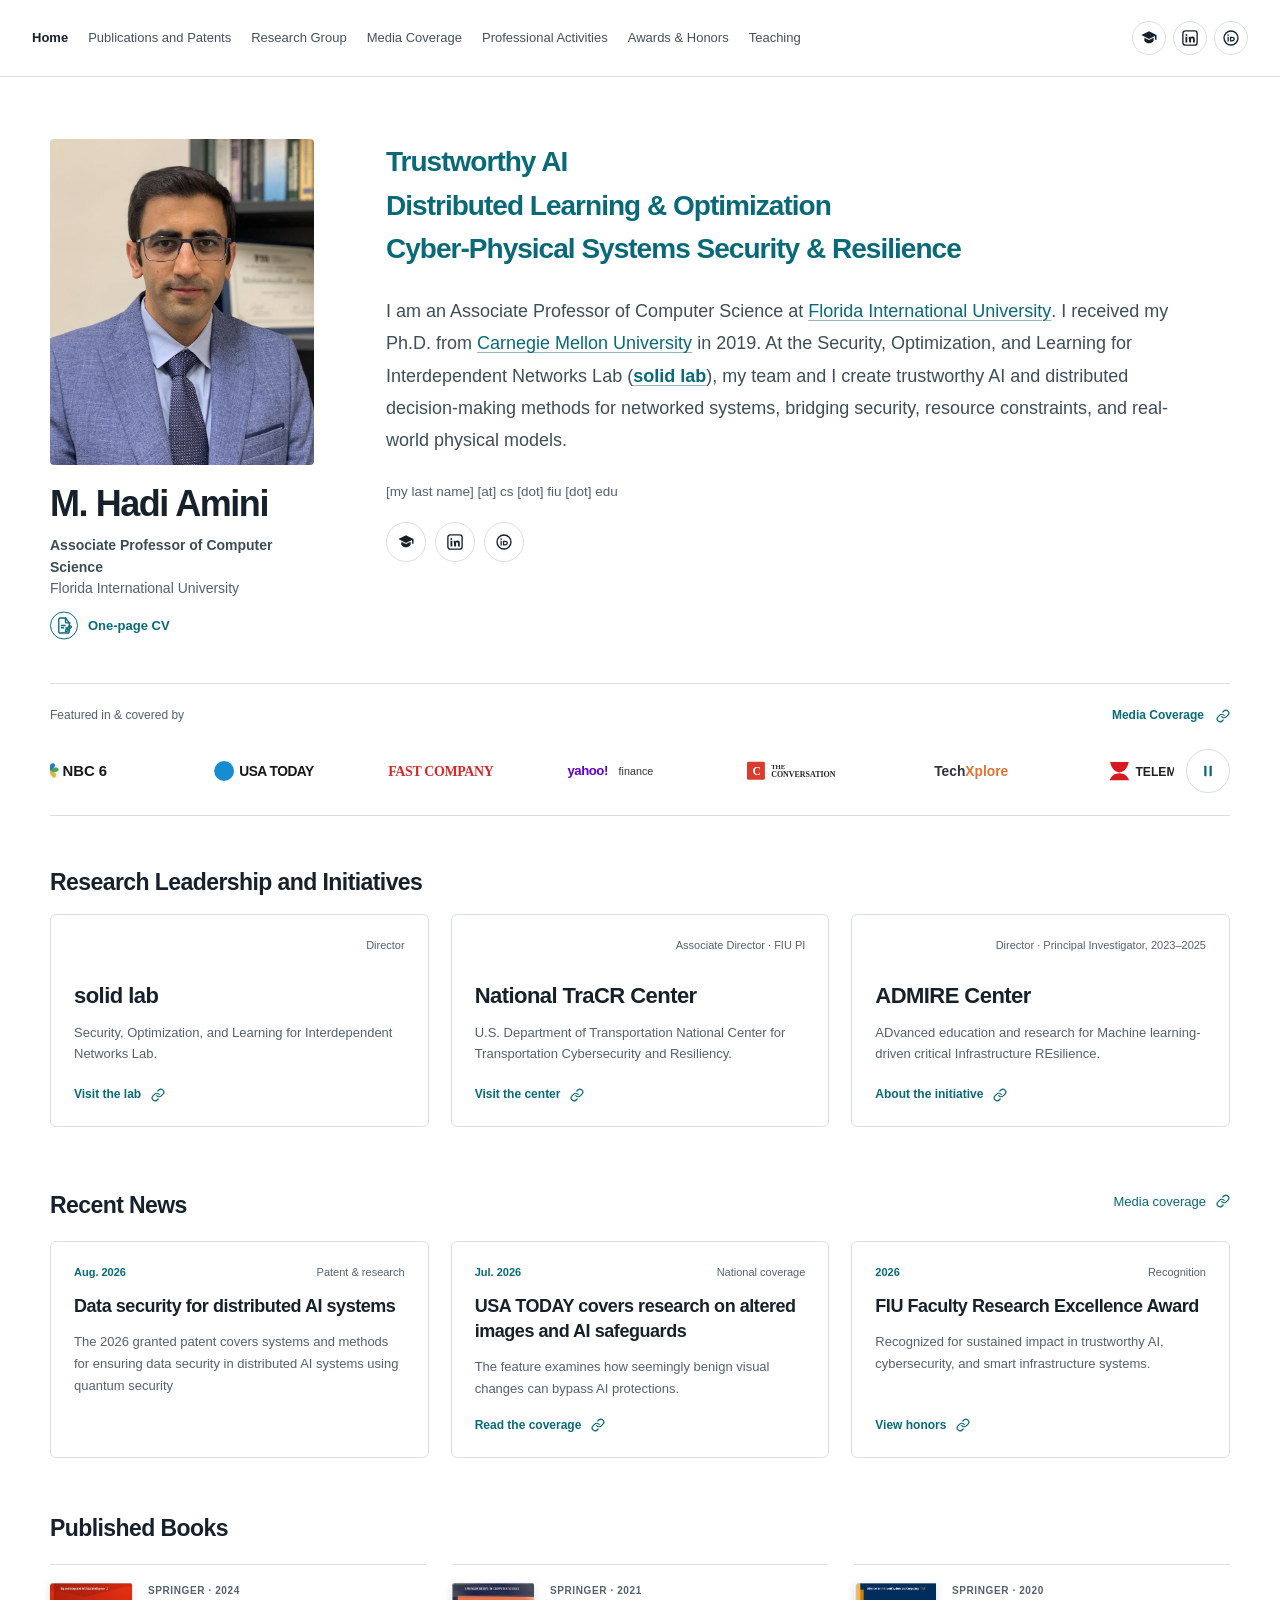
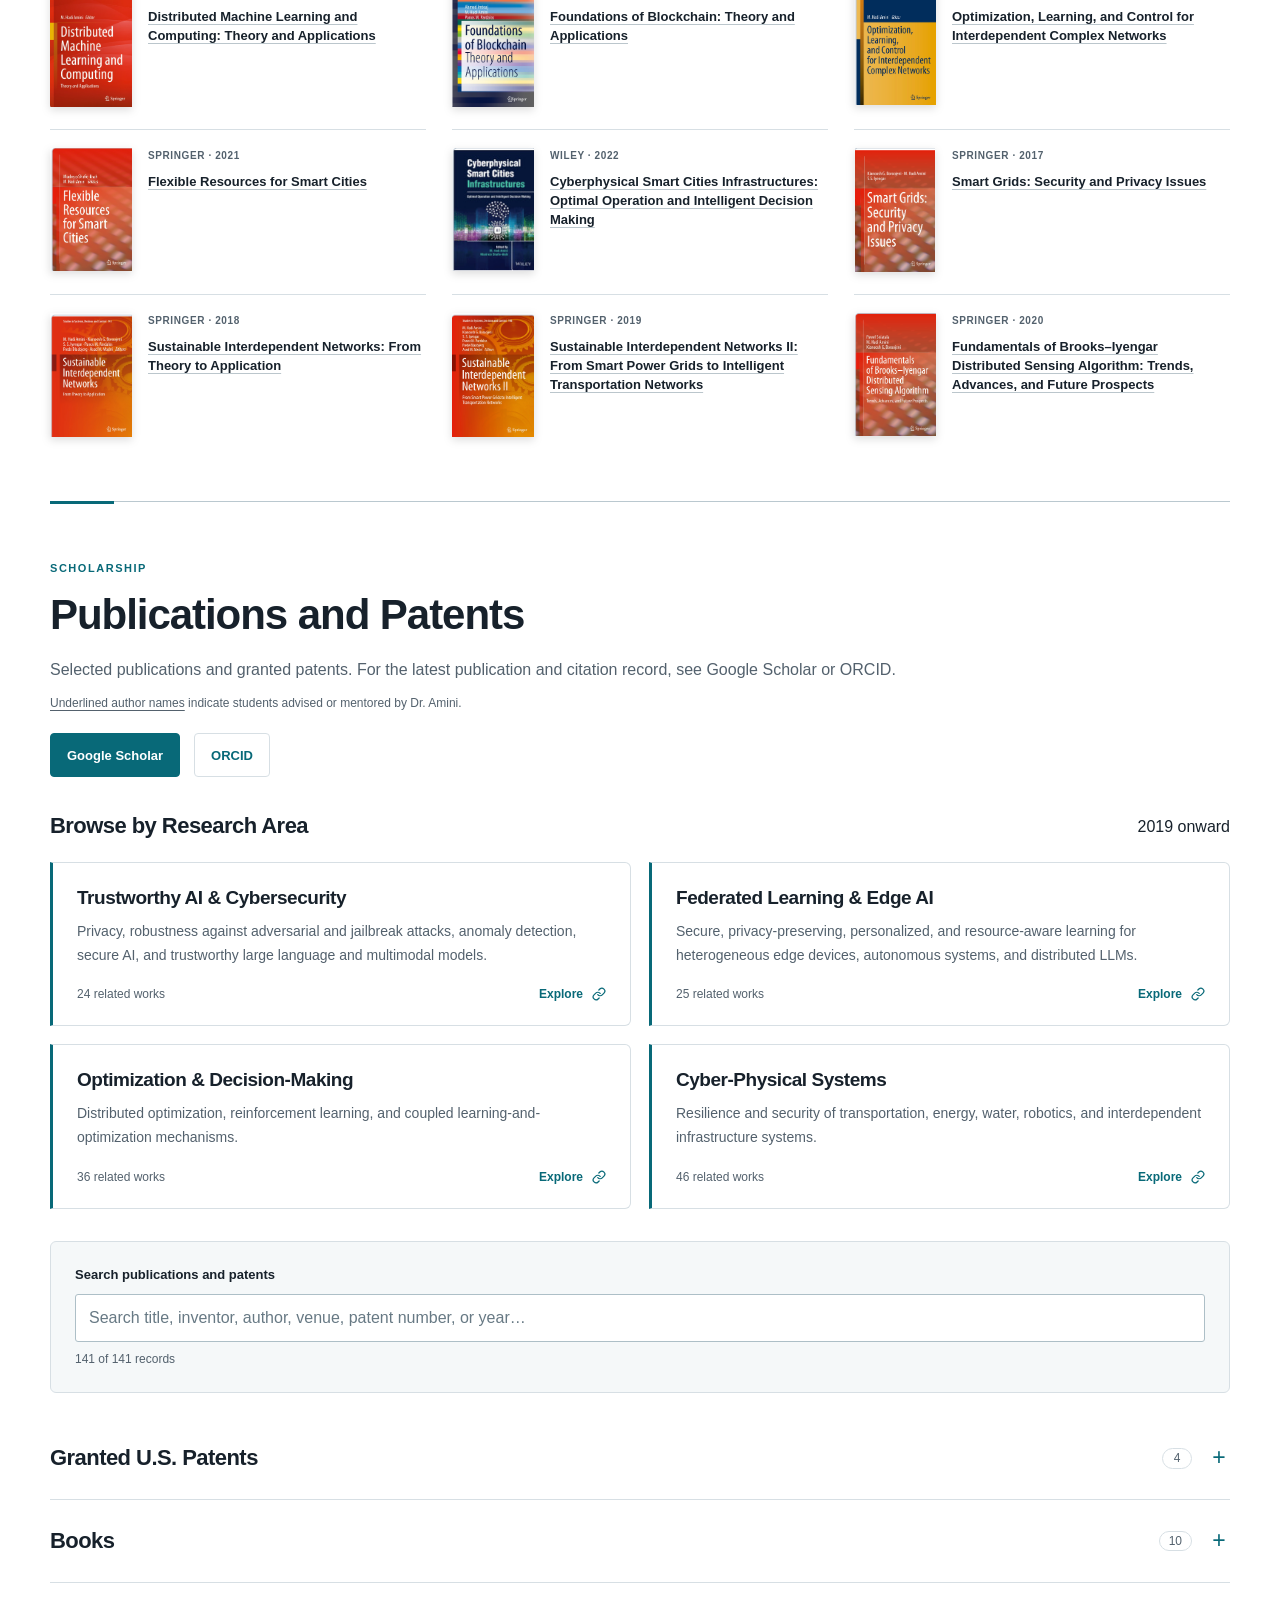
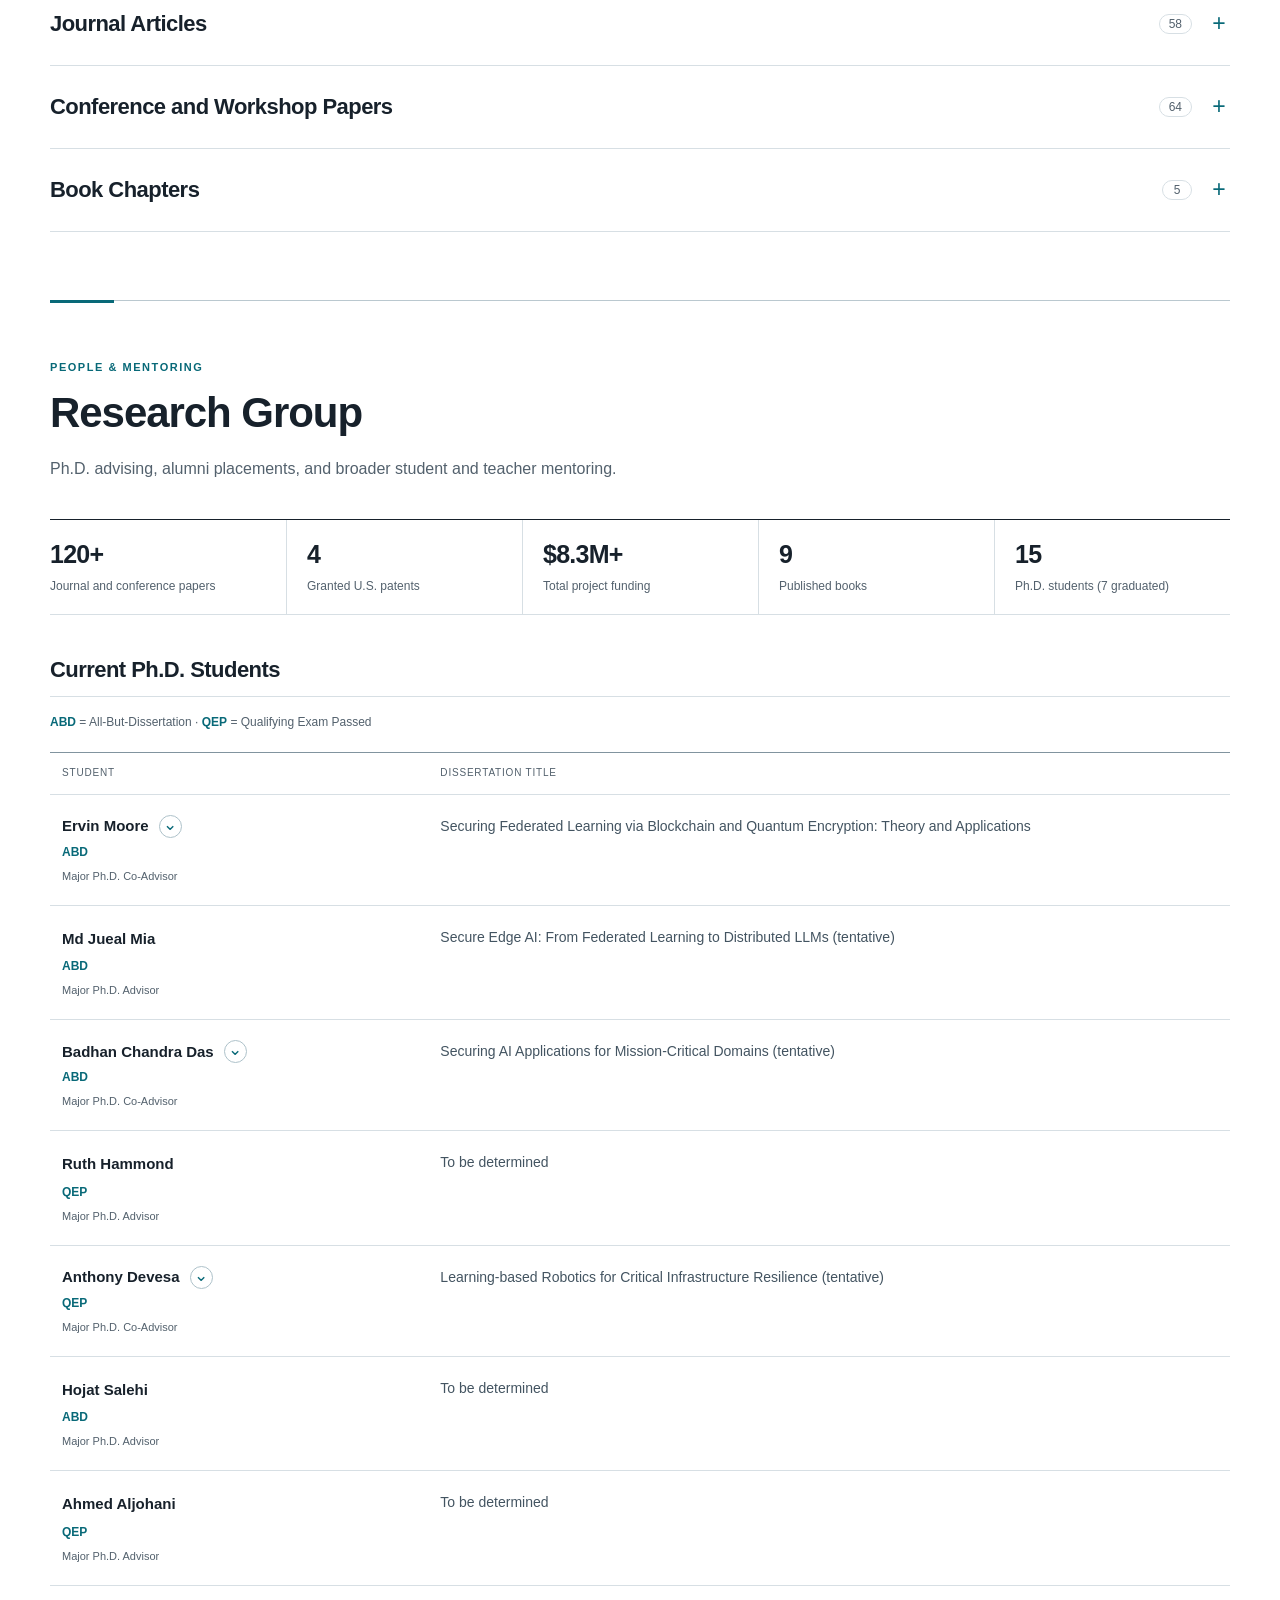
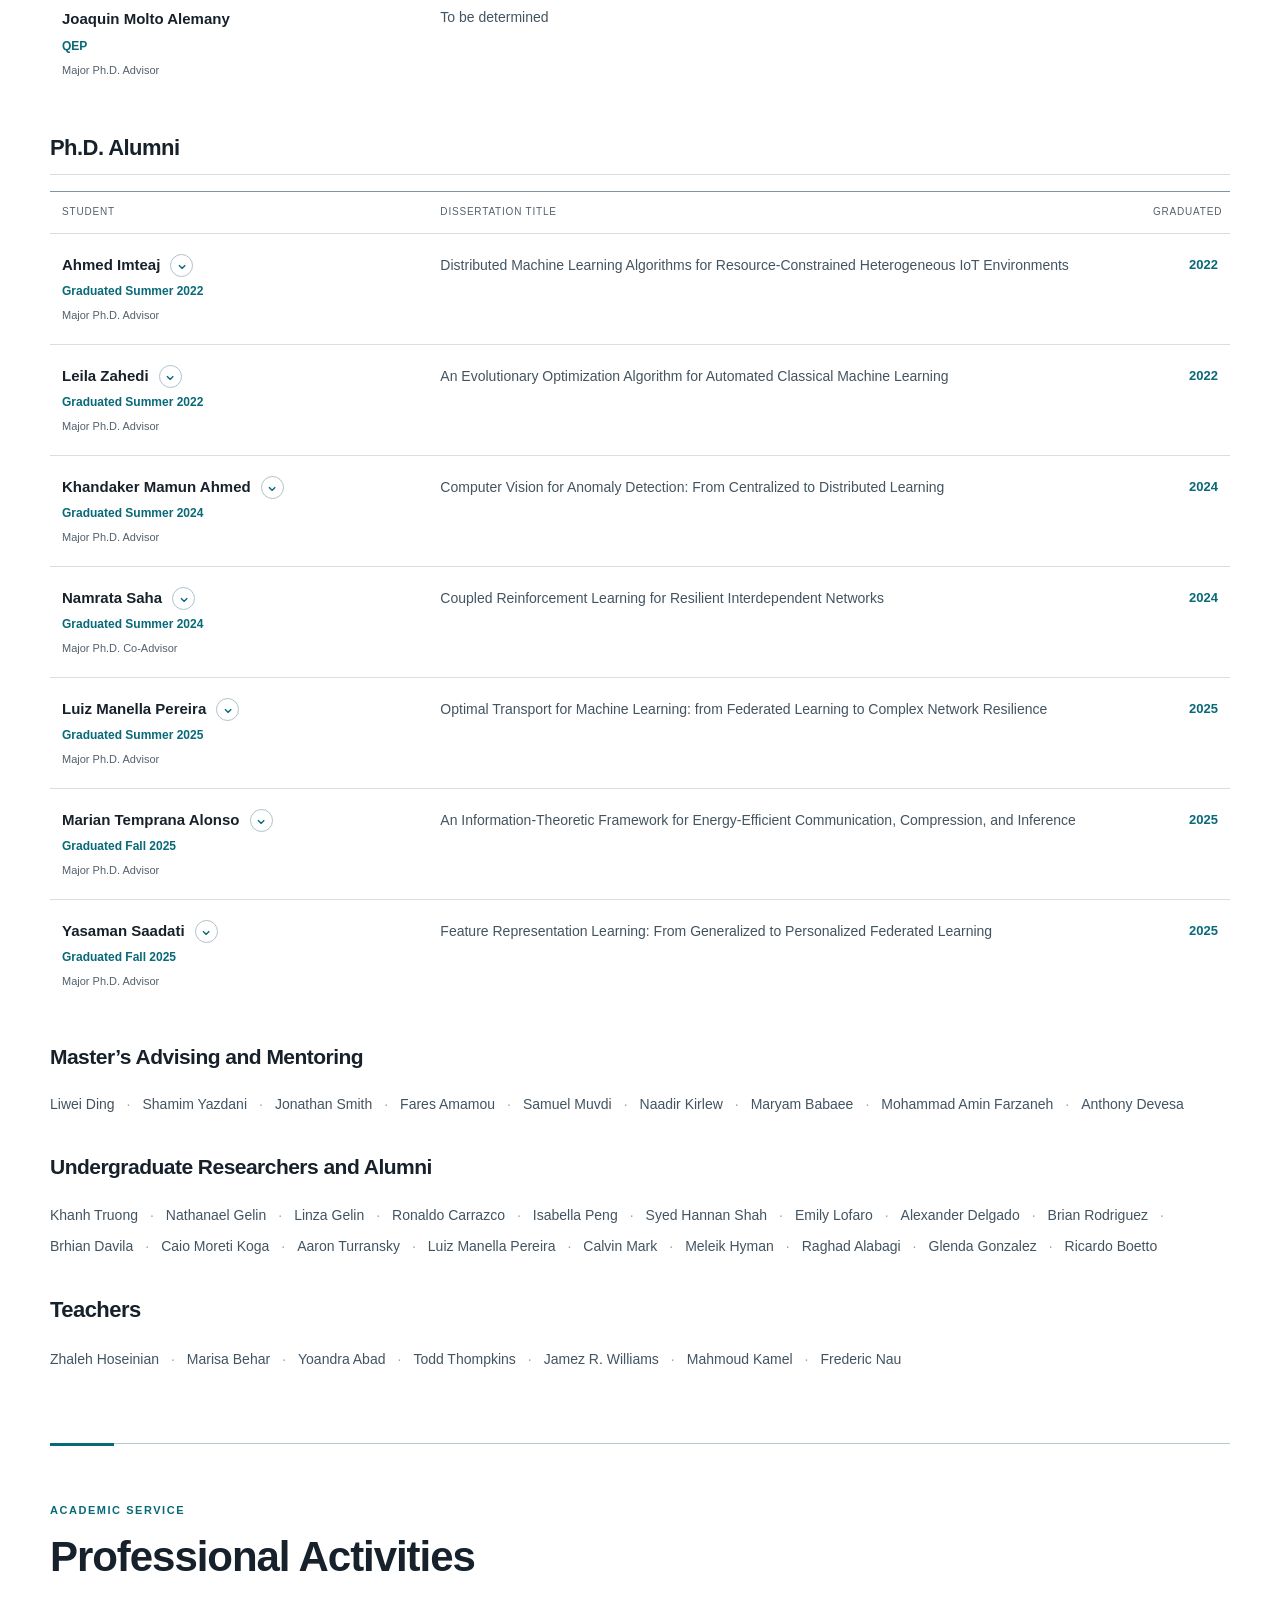
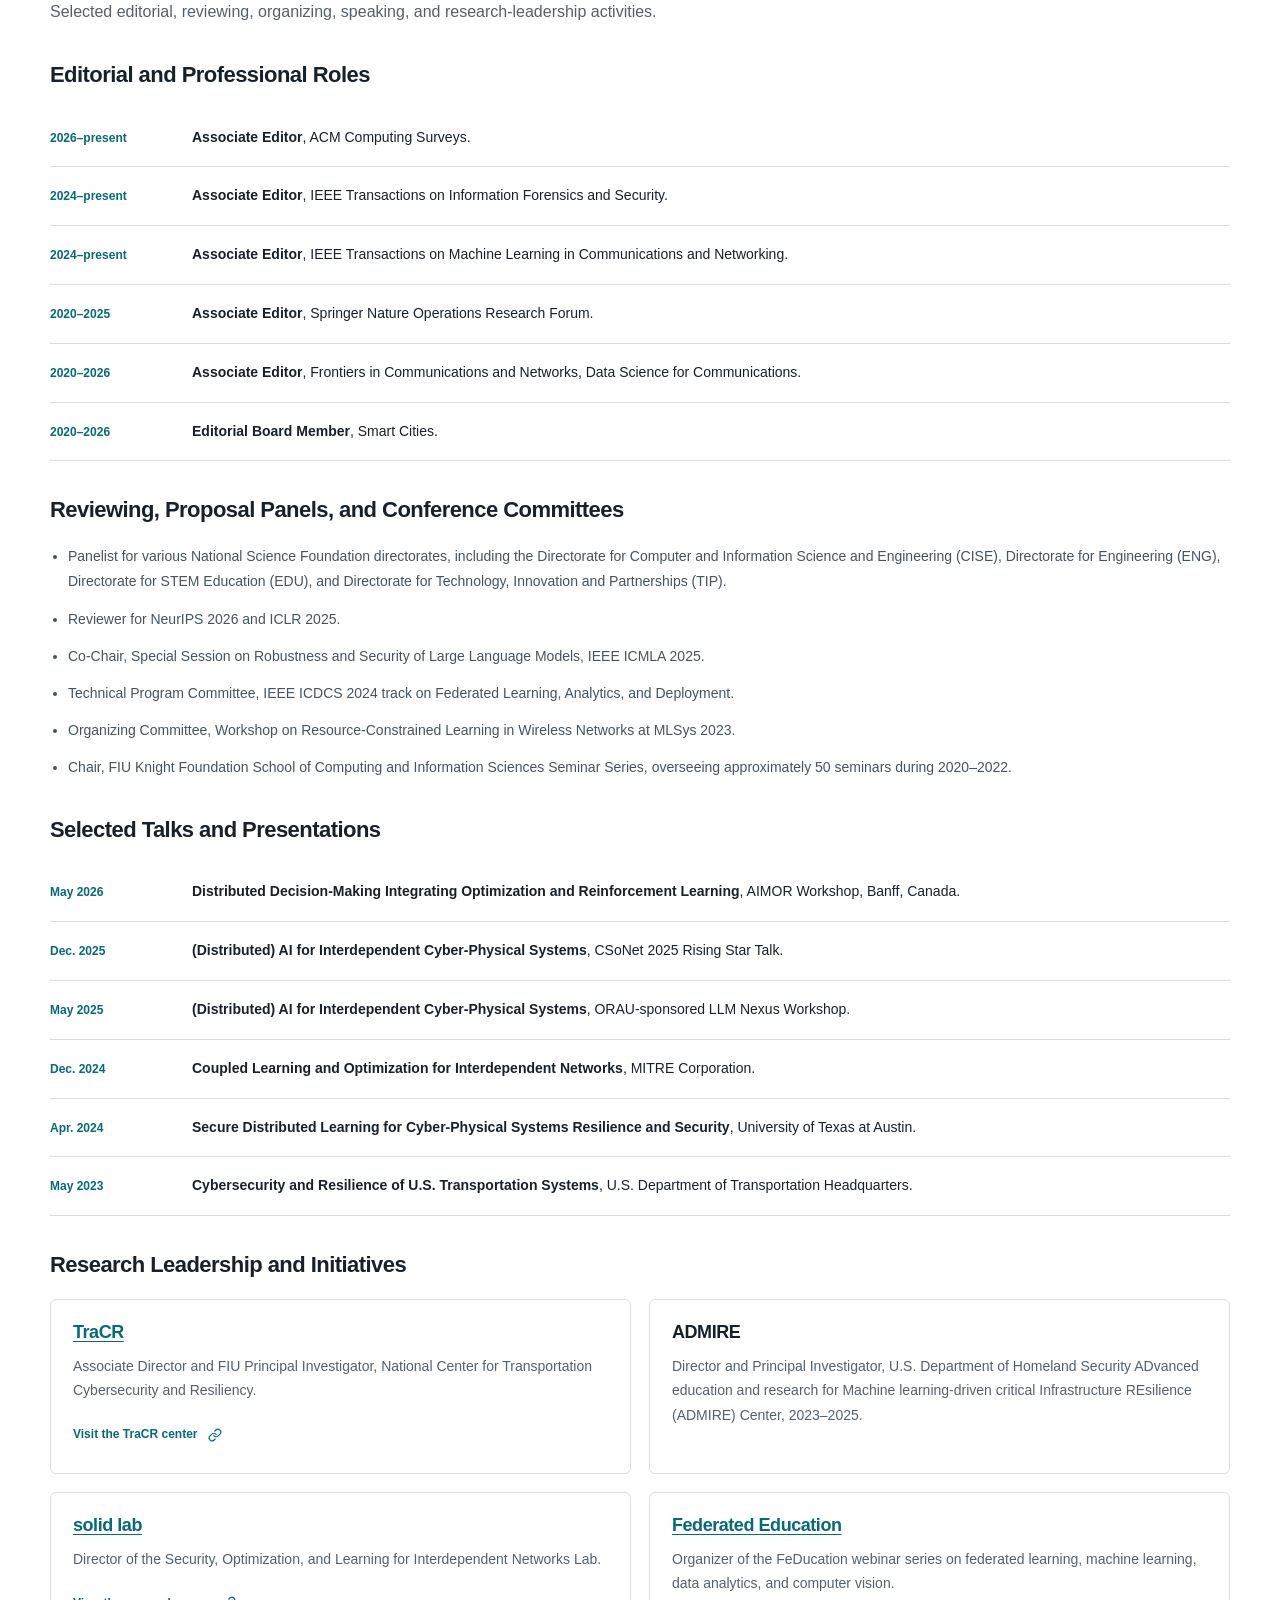
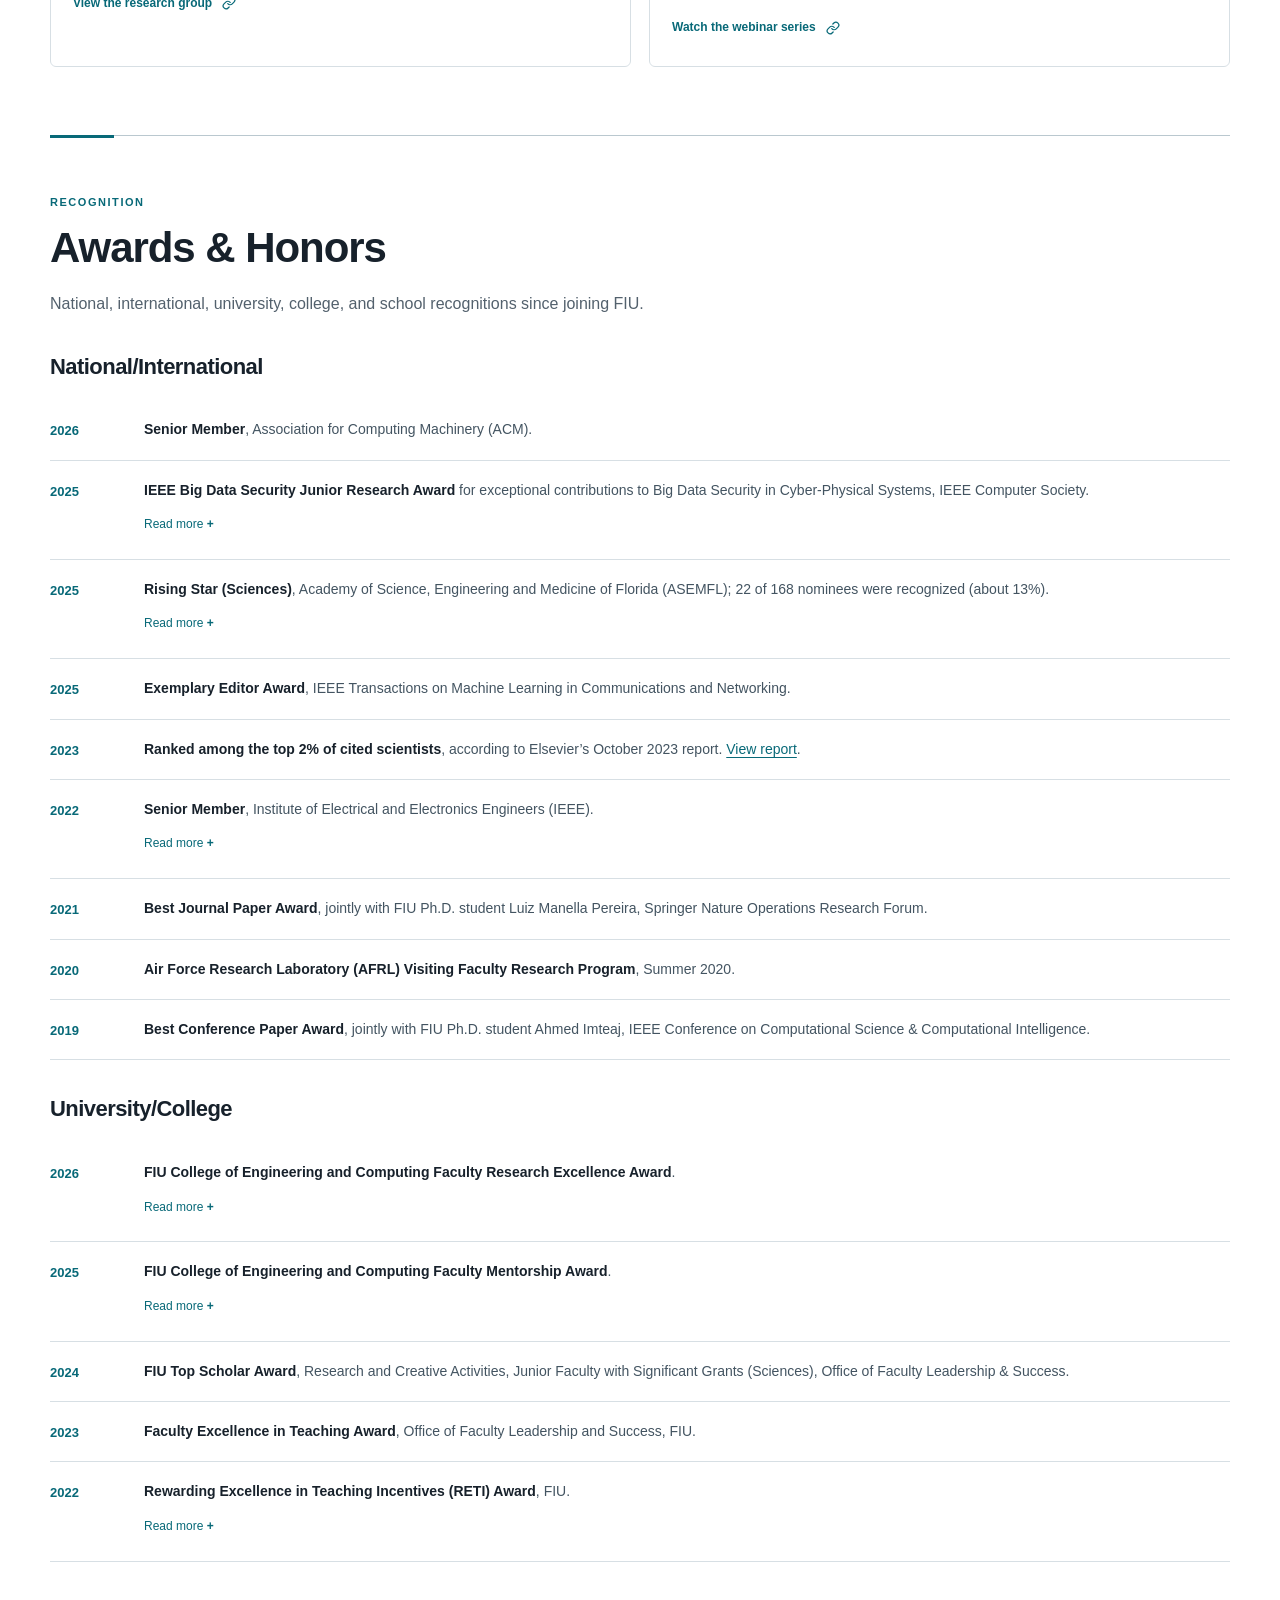
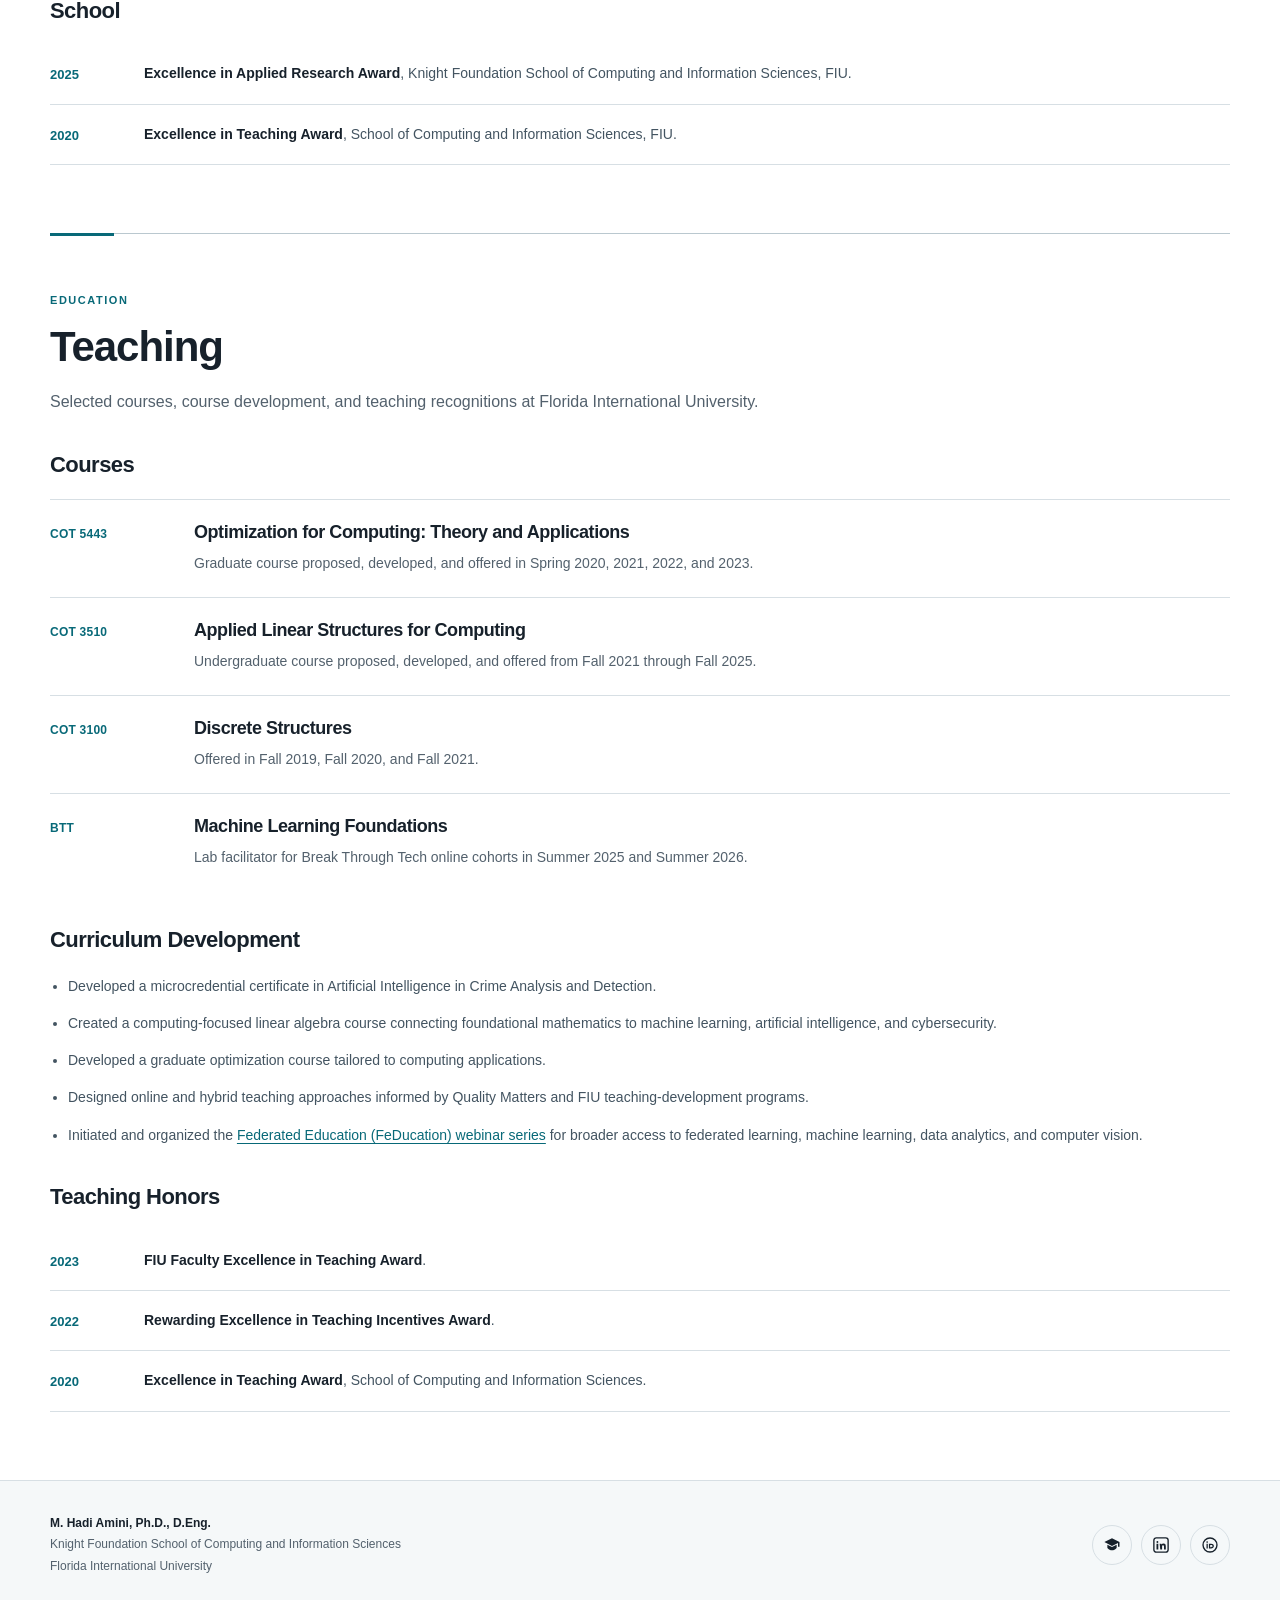
==== commit 6e25242f: "Add files via upload" ====
--- a/index.html
+++ b/index.html
@@ -12,9 +12,9 @@
 <meta content="https://hadiamini.com/assets/img/hadi-amini.jpg" property="og:image"/>
 <meta content="https://hadiamini.com/" property="og:url"/>
 <title>M. Hadi Amini | Academic Homepage</title>
-<link href="assets/img/favicon.svg" rel="icon" type="image/svg+xml"/><link href="assets/css/styles.css?v=doi-v5" rel="stylesheet"/>
-<script defer="" src="assets/js/research-data.js?v=doi-v3"></script>
-<script defer="" src="assets/js/main.js?v=doi-v3"></script>
+<link href="assets/img/favicon.svg" rel="icon" type="image/svg+xml"/><link href="assets/css/styles.css?v=publications-v6" rel="stylesheet"/>
+<script defer="" src="assets/js/research-data.js?v=publications-v6"></script>
+<script defer="" src="assets/js/main.js?v=publications-v6"></script>
 <script type="application/ld+json">
 {
   "@context": "https://schema.org",
@@ -139,32 +139,6 @@
 <span class="card-link-label">View honors <span aria-hidden="true" class="link-cue link-cue-internal"><svg aria-hidden="true" class="ui-link-icon" fill="none" focusable="false" stroke="currentColor" stroke-linecap="round" stroke-linejoin="round" stroke-width="2.1" viewbox="0 0 24 24"><path d="M10 13a5 5 0 0 0 7.54.54l3-3a5 5 0 0 0-7.07-7.07l-1.72 1.71"></path><path d="M14 11a5 5 0 0 0-7.54-.54l-3 3a5 5 0 0 0 7.07 7.07l1.71-1.71"></path></svg></span></span>
 </a>
 </div>
-</section><section aria-labelledby="research-programs-heading" class="home-section home-research-programs" id="research-programs">
-<div class="section-heading-row">
-<div>
-<p class="eyebrow section-eyebrow">Research portfolio</p>
-<h2 id="research-programs-heading">Research Areas</h2>
-</div>
-<span>Publications, chapters, and granted patents · 2019 onward</span>
-</div>
-<div class="research-grid research-explorer-grid home-research-grid">
-<a aria-haspopup="dialog" class="research-area-card" data-research-area="trustworthy" href="#publications">
-<div class="research-area-card-copy"><h3>Trustworthy AI &amp; Cybersecurity</h3><p>Privacy, robustness against adversarial and jailbreak attacks, anomaly detection, secure AI, and trustworthy language or multimodal models.</p></div>
-<span class="research-area-card-meta"><span>24 related works</span><span class="research-area-card-action">View portfolio <span aria-hidden="true" class="link-cue link-cue-dialog"><svg aria-hidden="true" class="ui-link-icon" fill="none" focusable="false" stroke="currentColor" stroke-linecap="round" stroke-linejoin="round" stroke-width="2.1" viewbox="0 0 24 24"><path d="M10 13a5 5 0 0 0 7.54.54l3-3a5 5 0 0 0-7.07-7.07l-1.72 1.71"></path><path d="M14 11a5 5 0 0 0-7.54-.54l-3 3a5 5 0 0 0 7.07 7.07l1.71-1.71"></path></svg></span></span></span>
-</a>
-<a aria-haspopup="dialog" class="research-area-card" data-research-area="federated" href="#publications">
-<div class="research-area-card-copy"><h3>Federated Learning &amp; Edge AI</h3><p>Secure, privacy-preserving, personalized, heterogeneous, and resource-aware learning for edge devices and autonomous systems.</p></div>
-<span class="research-area-card-meta"><span>25 related works</span><span class="research-area-card-action">View portfolio <span aria-hidden="true" class="link-cue link-cue-dialog"><svg aria-hidden="true" class="ui-link-icon" fill="none" focusable="false" stroke="currentColor" stroke-linecap="round" stroke-linejoin="round" stroke-width="2.1" viewbox="0 0 24 24"><path d="M10 13a5 5 0 0 0 7.54.54l3-3a5 5 0 0 0-7.07-7.07l-1.72 1.71"></path><path d="M14 11a5 5 0 0 0-7.54-.54l-3 3a5 5 0 0 0 7.07 7.07l1.71-1.71"></path></svg></span></span></span>
-</a>
-<a aria-haspopup="dialog" class="research-area-card" data-research-area="optimization" href="#publications">
-<div class="research-area-card-copy"><h3>Optimization &amp; Decision-Making</h3><p>Distributed optimization, control, reinforcement learning, planning, and coupled learning-and-optimization mechanisms.</p></div>
-<span class="research-area-card-meta"><span>36 related works</span><span class="research-area-card-action">View portfolio <span aria-hidden="true" class="link-cue link-cue-dialog"><svg aria-hidden="true" class="ui-link-icon" fill="none" focusable="false" stroke="currentColor" stroke-linecap="round" stroke-linejoin="round" stroke-width="2.1" viewbox="0 0 24 24"><path d="M10 13a5 5 0 0 0 7.54.54l3-3a5 5 0 0 0-7.07-7.07l-1.72 1.71"></path><path d="M14 11a5 5 0 0 0-7.54-.54l-3 3a5 5 0 0 0 7.07 7.07l1.71-1.71"></path></svg></span></span></span>
-</a>
-<a aria-haspopup="dialog" class="research-area-card" data-research-area="cps" href="#publications">
-<div class="research-area-card-copy"><h3>Cyber-Physical Systems</h3><p>Security and resilience of transportation, energy, water, robotics, smart-city, and interdependent infrastructure systems.</p></div>
-<span class="research-area-card-meta"><span>46 related works</span><span class="research-area-card-action">View portfolio <span aria-hidden="true" class="link-cue link-cue-dialog"><svg aria-hidden="true" class="ui-link-icon" fill="none" focusable="false" stroke="currentColor" stroke-linecap="round" stroke-linejoin="round" stroke-width="2.1" viewbox="0 0 24 24"><path d="M10 13a5 5 0 0 0 7.54.54l3-3a5 5 0 0 0-7.07-7.07l-1.72 1.71"></path><path d="M14 11a5 5 0 0 0-7.54-.54l-3 3a5 5 0 0 0 7.07 7.07l1.71-1.71"></path></svg></span></span></span>
-</a>
-</div>
 </section><section aria-labelledby="published-books-heading" class="section-block books-section" id="books">
 <div class="section-heading-row">
 <h2 id="published-books-heading">Published Books</h2>
@@ -277,15 +251,15 @@
 <p aria-live="polite" id="publication-count">141 records</p>
 </section><section class="section-block publication-section patent-section"><details class="publication-disclosure"><summary><h3>Granted U.S. Patents<span aria-label="4 records" class="record-count">4</span></h3></summary><ol class="publication-list patent-list"><li class="pub-item" data-category="patents"><strong>M. Hadi Amini</strong>, Naphtali D. Rishe, <span class="student-author">Khandaker Mamun Ahmed</span>; Assignee: The Florida International University Board of Trustees; “Anomalous activity recognition in videos”, Patent No. US11875566B1, Jan. 16, 2024. U.S. Patent and Trademark Office (USPTO). (Application Granted)</li><li class="pub-item" data-category="patents"><span class="student-author">Liwei Ding</span>, <strong>M. Hadi Amini</strong>, “Systems and methods for privacy-aware weapon anomaly detection via integrated object recognition and skeletal motion analysis,” Patent No. US-12462609-B1, Nov. 4, 2025. U.S. Patent and Trademark Office (USPTO). (Application Granted)</li><li class="pub-item" data-category="patents"><span class="student-author">Namrata Saha</span>, Shabnam Rezapour, and <strong>M. Hadi Amini</strong>, “Systems and methods for advancing the restoration process for interdependent critical infrastructures”, Patent No. US-12688476-B1, Jul. 21, 2026. U.S. Patent and Trademark Office (USPTO). (Application Granted)</li><li class="pub-item" data-category="patents"><strong>M. Hadi Amini</strong>, <span class="student-author">Ervin Moore</span>, and Shabnam Rezapour, “Systems and methods for ensuring data security”, Patent No. US-12717937-B1, Aug. 25, 2026. U.S. Patent and Trademark Office (USPTO). (Application Granted)</li></ol></details></section><section class="section-block publication-section"><details class="publication-disclosure"><summary><h3>Books<span aria-label="10 records" class="record-count">10</span></h3></summary>
 <ol class="publication-list"><li class="pub-item" data-category="books"><strong>M. Hadi Amini</strong>, Kemal Akkaya, and Mashrur Chowdhury (Editors), “Artificial Intelligence for Cyber-physical Systems Security and Resilience: Theory and Applications in Smart Environments”. Under Preparation (Tentative Publication Date: 2026)</li>
-<li class="pub-item" data-category="books"><strong>M. Hadi Amini</strong> (Editor), “Distributed Machine Learning and Computing - Theory and Applications”, Springer, 2024.</li>
-<li class="pub-item" data-category="books"><strong>M. Hadi Amini</strong> and Miadreza Shafiekhah (Editors), “Cyberphysical Smart Cities Infrastructures: Optimal Operation and Intelligent Decision Making”, Wiley, 2022.</li>
-<li class="pub-item" data-category="books">Miadreza Shafiekhah and <strong>M. Hadi Amini</strong> (Editors), “Flexible Resources for Smart Cities”, Springer, 2021.</li>
-<li class="pub-item" data-category="books"><span class="student-author">Ahmed Imteaj</span>, <strong>M. Hadi Amini</strong>, and Panos Pardalos (Authors), “Foundations of Blockchain: Theory and Applications”, SpringerBriefs in Computer Science, Springer, 2021.</li>
-<li class="pub-item" data-category="books">Sniatala, Pawel, <strong>M. Hadi Amini</strong>, and Kianoosh G. Boroojeni (Authors), “Fundamentals of Brooks–Iyengar Distributed Sensing Algorithm: Trends, Advances, and Future Prospects”, Springer International Publishing (2020).</li>
-<li class="pub-item" data-category="books"><strong>M. Hadi Amini</strong> (Editor), “Optimization, learning, and control for interdependent complex networks.” Advances in Intelligent Systems and Computing, Vol. 1123, Springer Nature, 2020.</li>
-<li class="pub-item" data-category="books"><strong>M. Hadi Amini</strong>, Boroojeni, K. G., Iyengar, S. S., Pardalos, P. M., Blaabjerg, F., and Madni, A. M. (Editors), “Sustainable Interdependent Networks II: From Smart Power Grids to Intelligent Transportation Networks”, Studies in Systems, Decision and Control (SSDC, volume 186), Springer, 2019.</li>
-<li class="pub-item" data-category="books"><strong>M. Hadi Amini</strong>, Boroojeni, K. G., Iyengar, S. S., Pardalos, P. M., Blaabjerg, F., and Madni, A. M. (Editors), “Sustainable interdependent networks: From theory to application”, Studies in Systems, Decision and Control (SSDC, volume 145), Springer, 2018.</li>
-<li class="pub-item" data-category="books">K. G. Boroojeni, <strong>M. Hadi Amini</strong>, and S.S. Iyengar (Authors), “Smart Grids: Security and Privacy Issues”, Springer International Publishing, 2017.</li></ol>
+<li class="pub-item" data-category="books"><strong>M. Hadi Amini</strong> (Editor), “Distributed Machine Learning and Computing - Theory and Applications”, Springer, 2024. <a class="paper-link book-doi-link" href="https://doi.org/10.1007/978-3-031-57567-9" target="_blank" rel="noopener noreferrer" title="Digital Object Identifier (DOI): Distributed Machine Learning and Computing" aria-label="Digital Object Identifier (DOI): Distributed Machine Learning and Computing (opens in a new tab)">(DOI)</a></li>
+<li class="pub-item" data-category="books"><strong>M. Hadi Amini</strong> and Miadreza Shafiekhah (Editors), “Cyberphysical Smart Cities Infrastructures: Optimal Operation and Intelligent Decision Making”, Wiley, 2022. <a class="paper-link book-doi-link" href="https://doi.org/10.1002/9781119748342" target="_blank" rel="noopener noreferrer" title="Digital Object Identifier (DOI): Cyberphysical Smart Cities Infrastructures" aria-label="Digital Object Identifier (DOI): Cyberphysical Smart Cities Infrastructures (opens in a new tab)">(DOI)</a></li>
+<li class="pub-item" data-category="books">Miadreza Shafiekhah and <strong>M. Hadi Amini</strong> (Editors), “Flexible Resources for Smart Cities”, Springer, 2021. <a class="paper-link book-doi-link" href="https://doi.org/10.1007/978-3-030-82796-0" target="_blank" rel="noopener noreferrer" title="Digital Object Identifier (DOI): Flexible Resources for Smart Cities" aria-label="Digital Object Identifier (DOI): Flexible Resources for Smart Cities (opens in a new tab)">(DOI)</a></li>
+<li class="pub-item" data-category="books"><span class="student-author">Ahmed Imteaj</span>, <strong>M. Hadi Amini</strong>, and Panos Pardalos (Authors), “Foundations of Blockchain: Theory and Applications”, SpringerBriefs in Computer Science, Springer, 2021. <a class="paper-link book-doi-link" href="https://doi.org/10.1007/978-3-030-75025-1" target="_blank" rel="noopener noreferrer" title="Digital Object Identifier (DOI): Foundations of Blockchain" aria-label="Digital Object Identifier (DOI): Foundations of Blockchain (opens in a new tab)">(DOI)</a></li>
+<li class="pub-item" data-category="books">Sniatala, Pawel, <strong>M. Hadi Amini</strong>, and Kianoosh G. Boroojeni (Authors), “Fundamentals of Brooks–Iyengar Distributed Sensing Algorithm: Trends, Advances, and Future Prospects”, Springer International Publishing (2020). <a class="paper-link book-doi-link" href="https://doi.org/10.1007/978-3-030-33132-0" target="_blank" rel="noopener noreferrer" title="Digital Object Identifier (DOI): Fundamentals of Brooks–Iyengar Distributed Sensing Algorithm" aria-label="Digital Object Identifier (DOI): Fundamentals of Brooks–Iyengar Distributed Sensing Algorithm (opens in a new tab)">(DOI)</a></li>
+<li class="pub-item" data-category="books"><strong>M. Hadi Amini</strong> (Editor), “Optimization, learning, and control for interdependent complex networks.” Advances in Intelligent Systems and Computing, Vol. 1123, Springer Nature, 2020. <a class="paper-link book-doi-link" href="https://doi.org/10.1007/978-3-030-34094-0" target="_blank" rel="noopener noreferrer" title="Digital Object Identifier (DOI): Optimization, learning, and control for interdependent complex networks" aria-label="Digital Object Identifier (DOI): Optimization, learning, and control for interdependent complex networks (opens in a new tab)">(DOI)</a></li>
+<li class="pub-item" data-category="books"><strong>M. Hadi Amini</strong>, Boroojeni, K. G., Iyengar, S. S., Pardalos, P. M., Blaabjerg, F., and Madni, A. M. (Editors), “Sustainable Interdependent Networks II: From Smart Power Grids to Intelligent Transportation Networks”, Studies in Systems, Decision and Control (SSDC, volume 186), Springer, 2019. <a class="paper-link book-doi-link" href="https://doi.org/10.1007/978-3-319-98923-5" target="_blank" rel="noopener noreferrer" title="Digital Object Identifier (DOI): Sustainable Interdependent Networks II" aria-label="Digital Object Identifier (DOI): Sustainable Interdependent Networks II (opens in a new tab)">(DOI)</a></li>
+<li class="pub-item" data-category="books"><strong>M. Hadi Amini</strong>, Boroojeni, K. G., Iyengar, S. S., Pardalos, P. M., Blaabjerg, F., and Madni, A. M. (Editors), “Sustainable interdependent networks: From theory to application”, Studies in Systems, Decision and Control (SSDC, volume 145), Springer, 2018. <a class="paper-link book-doi-link" href="https://doi.org/10.1007/978-3-319-74412-4" target="_blank" rel="noopener noreferrer" title="Digital Object Identifier (DOI): Sustainable interdependent networks: From theory to application" aria-label="Digital Object Identifier (DOI): Sustainable interdependent networks: From theory to application (opens in a new tab)">(DOI)</a></li>
+<li class="pub-item" data-category="books">K. G. Boroojeni, <strong>M. Hadi Amini</strong>, and S.S. Iyengar (Authors), “Smart Grids: Security and Privacy Issues”, Springer International Publishing, 2017. <a class="paper-link book-doi-link" href="https://doi.org/10.1007/978-3-319-45050-6" target="_blank" rel="noopener noreferrer" title="Digital Object Identifier (DOI): Smart Grids: Security and Privacy Issues" aria-label="Digital Object Identifier (DOI): Smart Grids: Security and Privacy Issues (opens in a new tab)">(DOI)</a></li></ol>
 </details></section><section class="section-block publication-section"><details class="publication-disclosure"><summary><h3>Journal Articles<span aria-label="58 records" class="record-count">58</span></h3></summary>
 <ol class="publication-list"><li class="pub-item" data-category="journals" data-paper-id="journals-58" data-year="2026"><span class="student-author">Badhan Chandra Das</span>, <strong>M. Hadi Amini</strong>, and Yanzhao Wu, “In-depth Analysis of Privacy Threats in Federated Learning for Medical Data”, IEEE Journal of Biomedical and Health Informatics (J-BHI), 2026 <a aria-label="DOI: In-depth Analysis of Privacy Threats in Federated Learning for Medical Data (opens in a new tab)" class="paper-link" data-doi-type="publisher" href="https://doi.org/10.1109/JBHI.2026.3729148" rel="noopener noreferrer" target="_blank" title="Digital Object Identifier (DOI): In-depth Analysis of Privacy Threats in Federated Learning for Medical Data">(DOI)</a></li>
 <li class="pub-item" data-category="journals" data-paper-id="journals-57" data-year="2025"><span class="student-author">Md Jueal Mia</span> and <strong>M. Hadi Amini</strong>, “QuanCrypt-FL: Quantized Homomorphic Encryption with Pruning for Secure Federated Learning”, IEEE Transactions on Artificial Intelligence, 2025. <a aria-label="DOI: QuanCrypt-FL: Quantized Homomorphic Encryption with Pruning for Secure Federated Learning (opens in a new tab)" class="paper-link" data-doi-type="publisher" href="https://doi.org/10.1109/TAI.2025.3612906" rel="noopener noreferrer" target="_blank" title="Digital Object Identifier (DOI): QuanCrypt-FL: Quantized Homomorphic Encryption with Pruning for Secure Federated Learning">(DOI)</a></li>
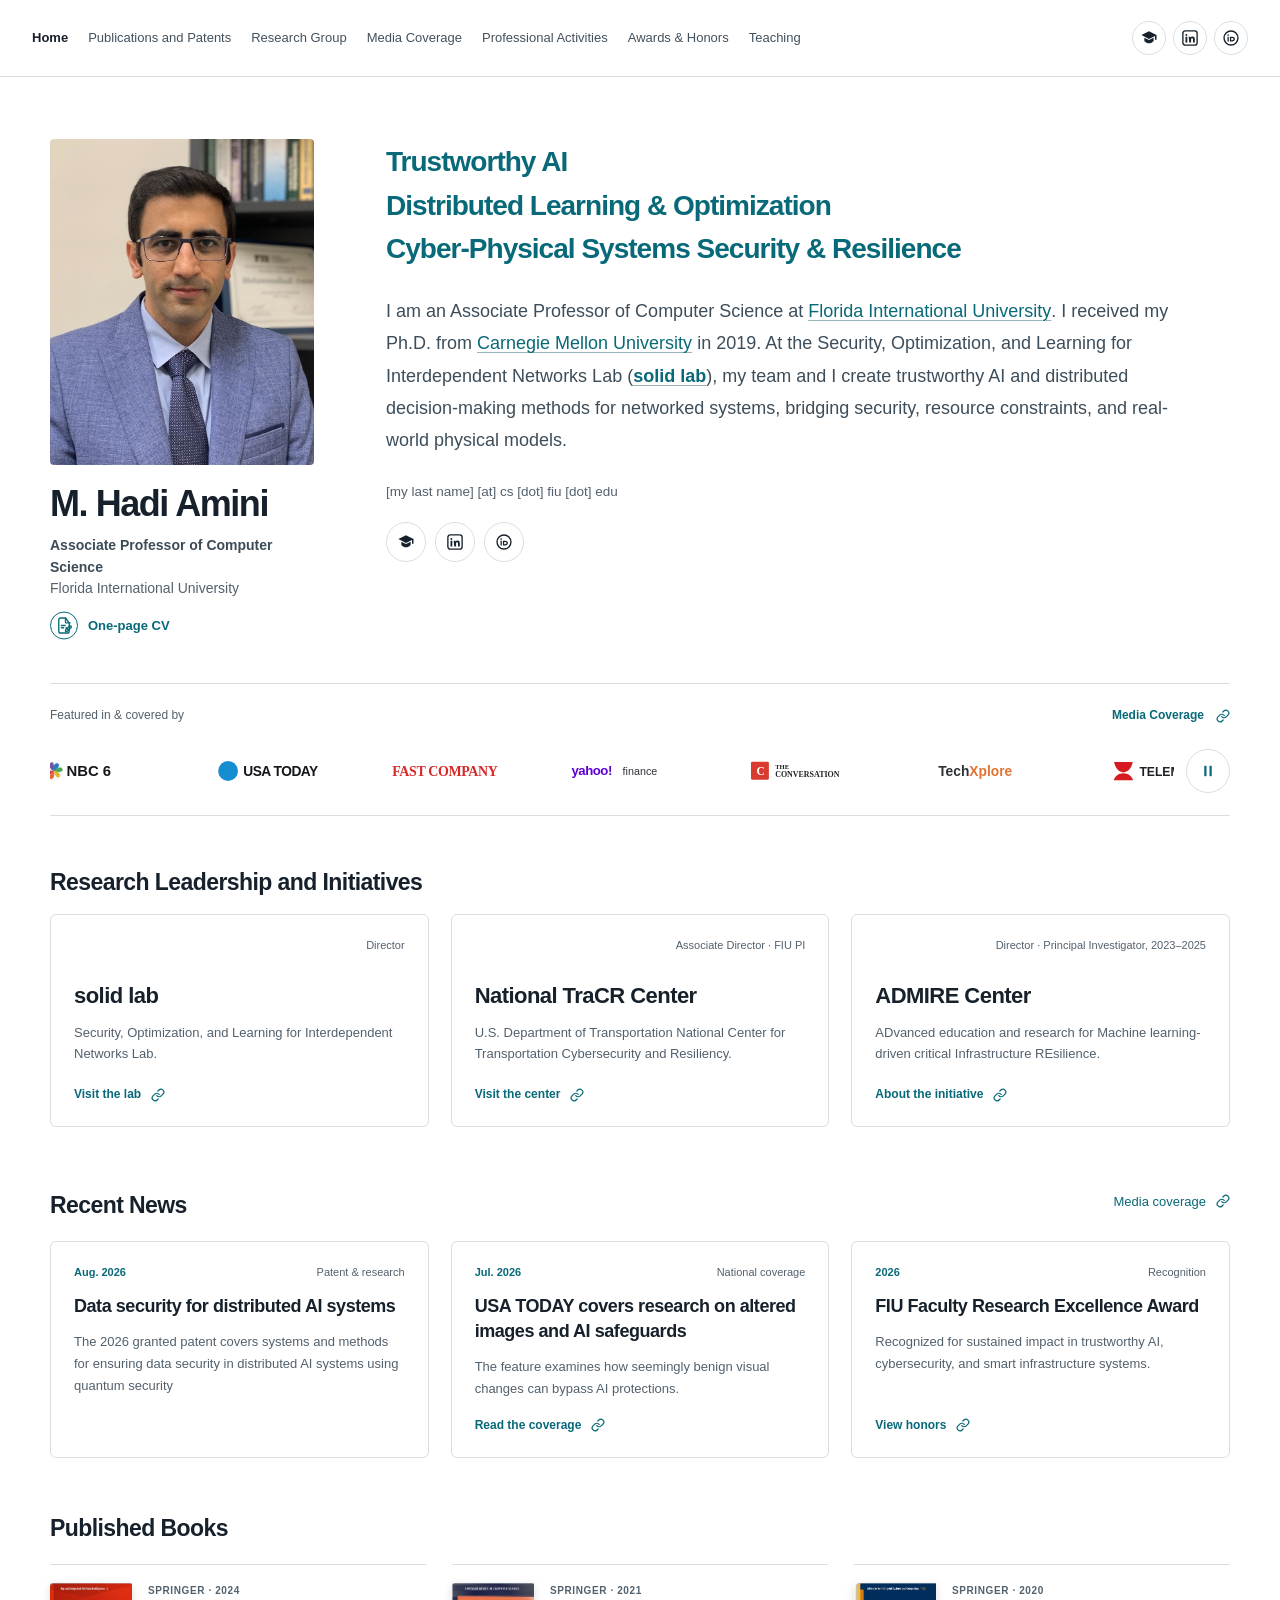
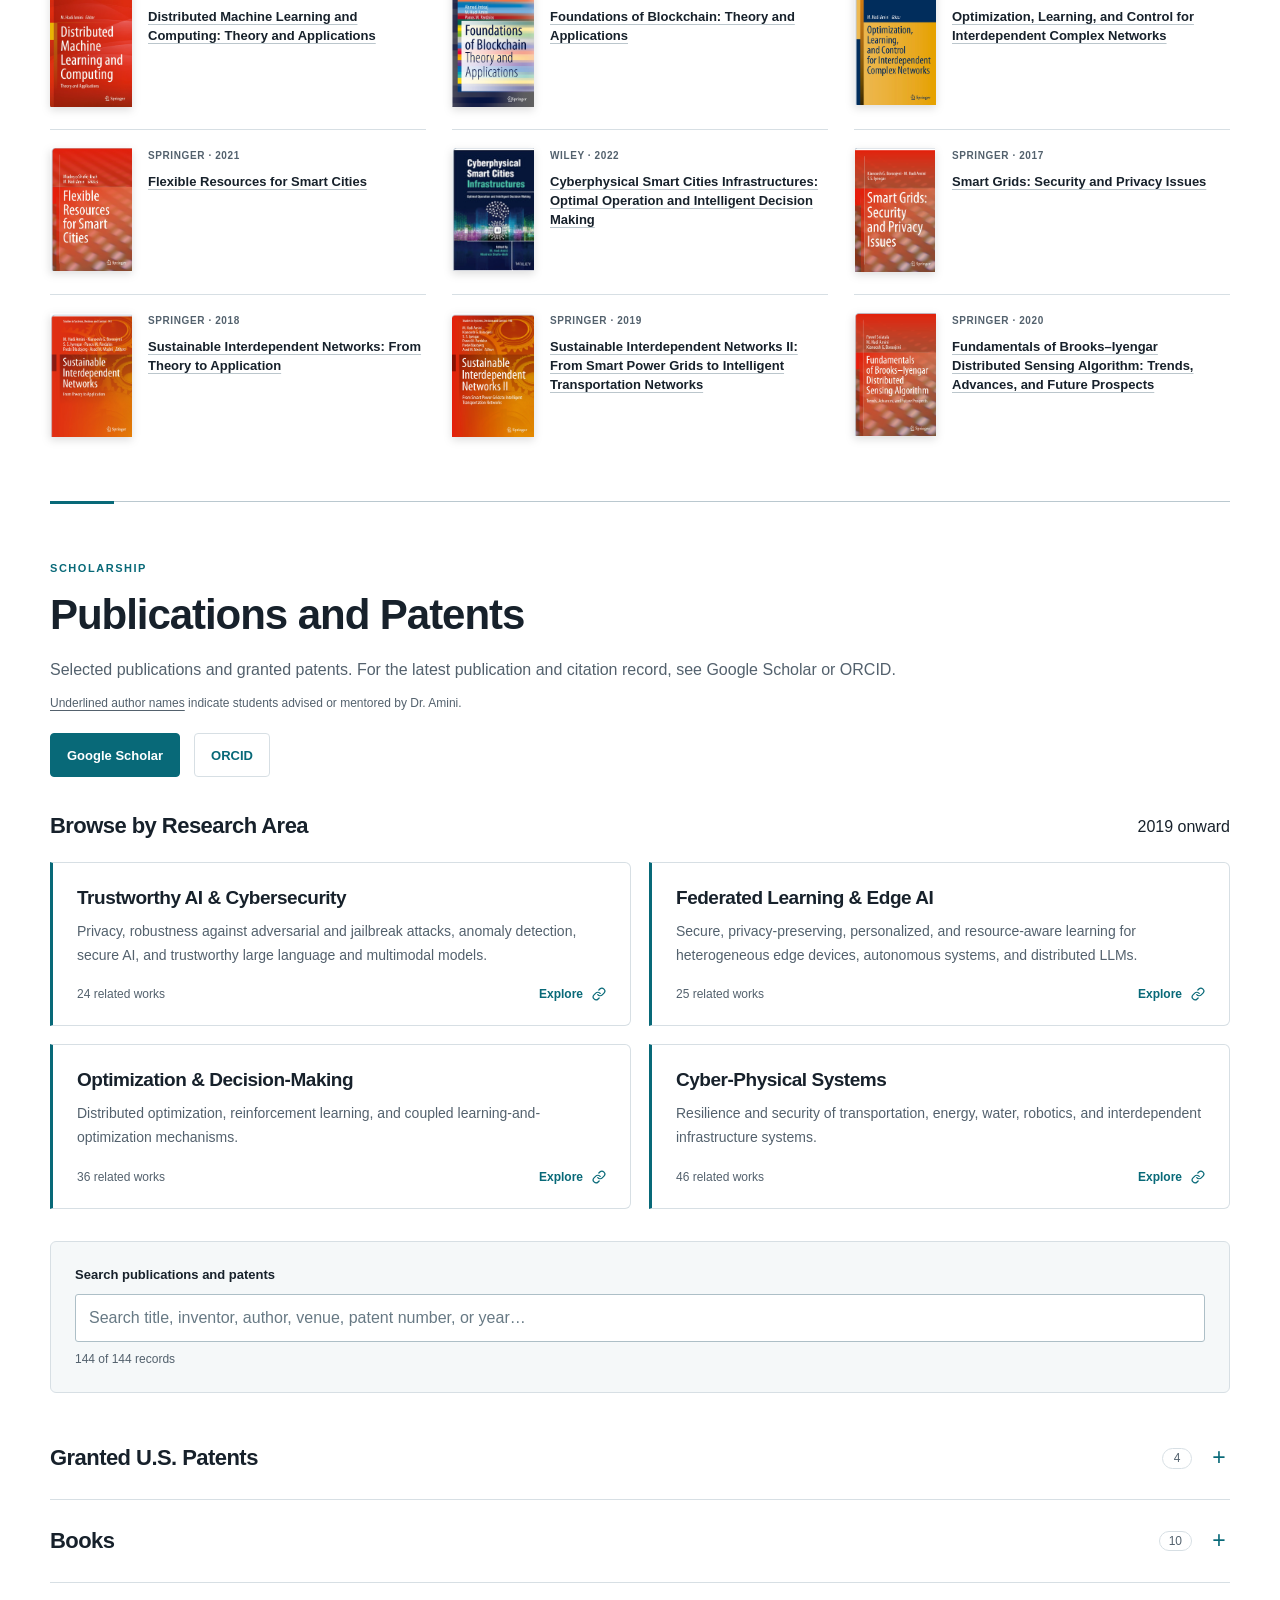
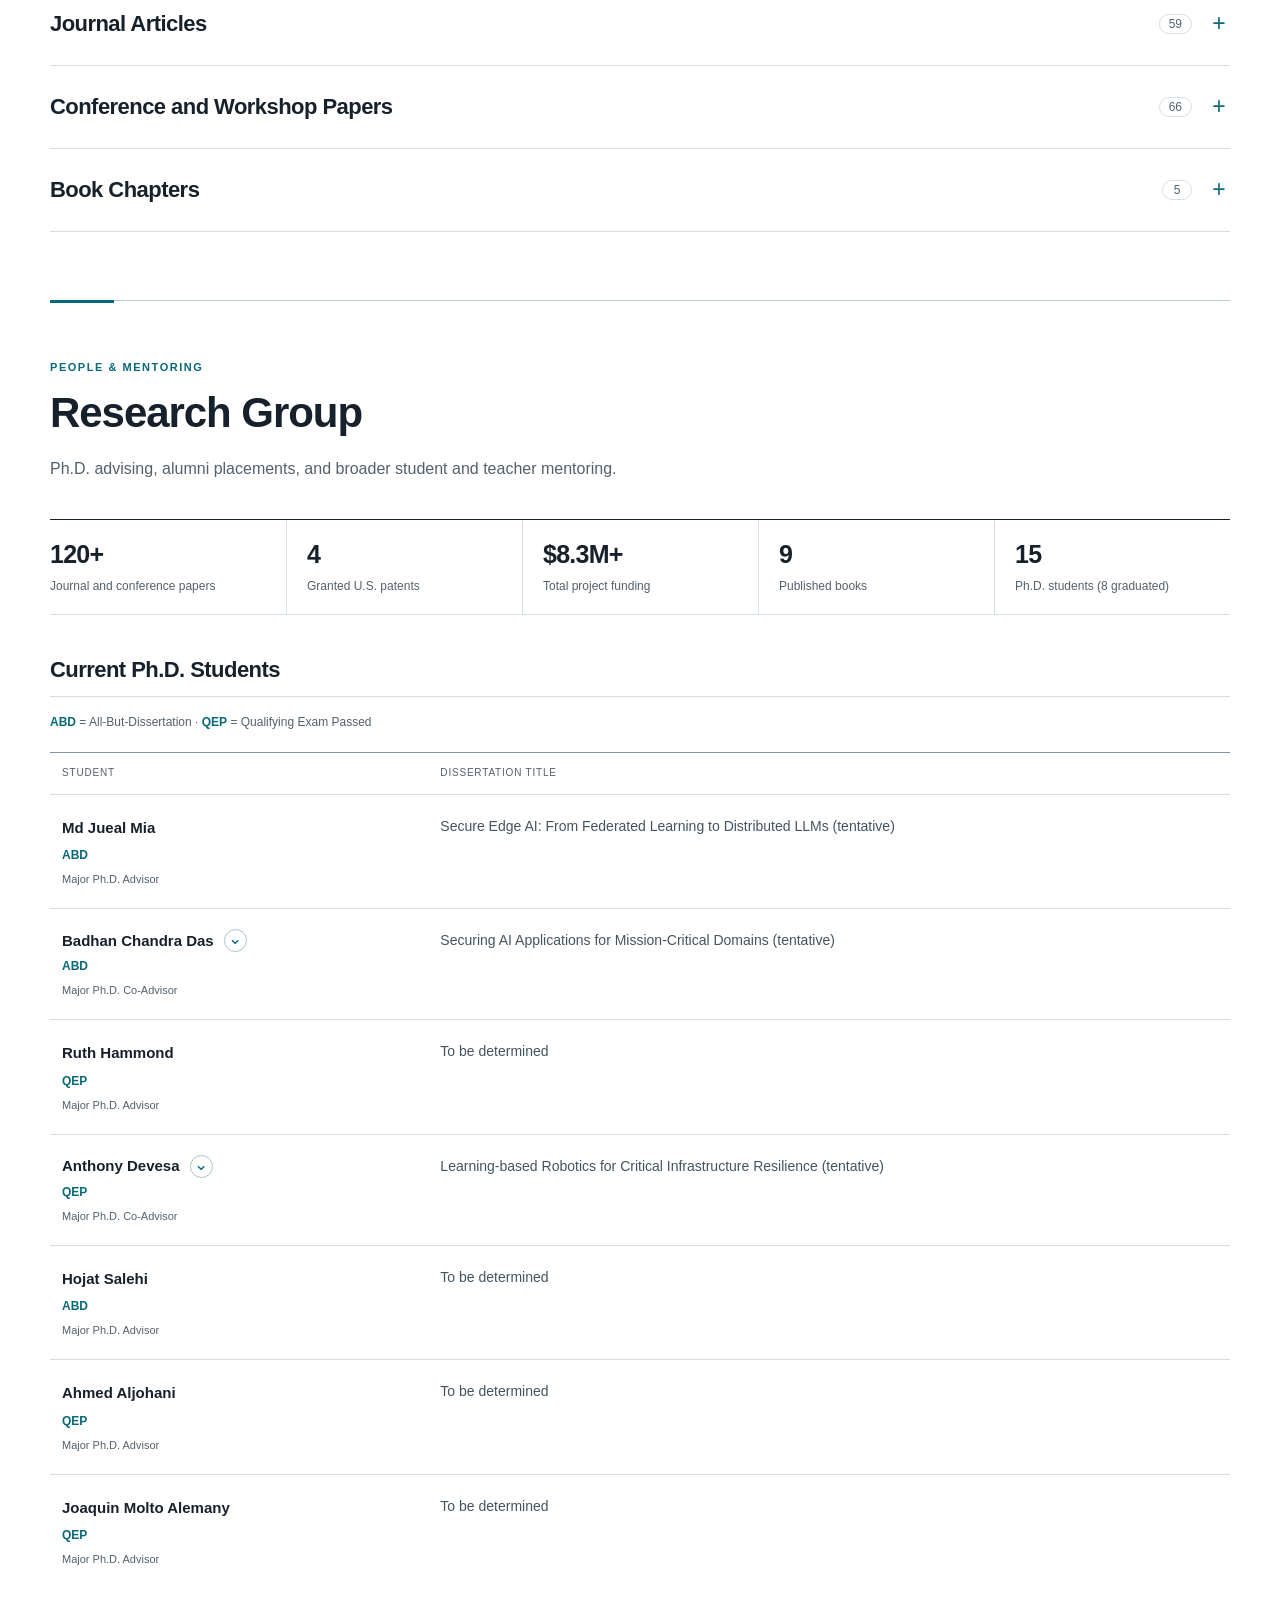
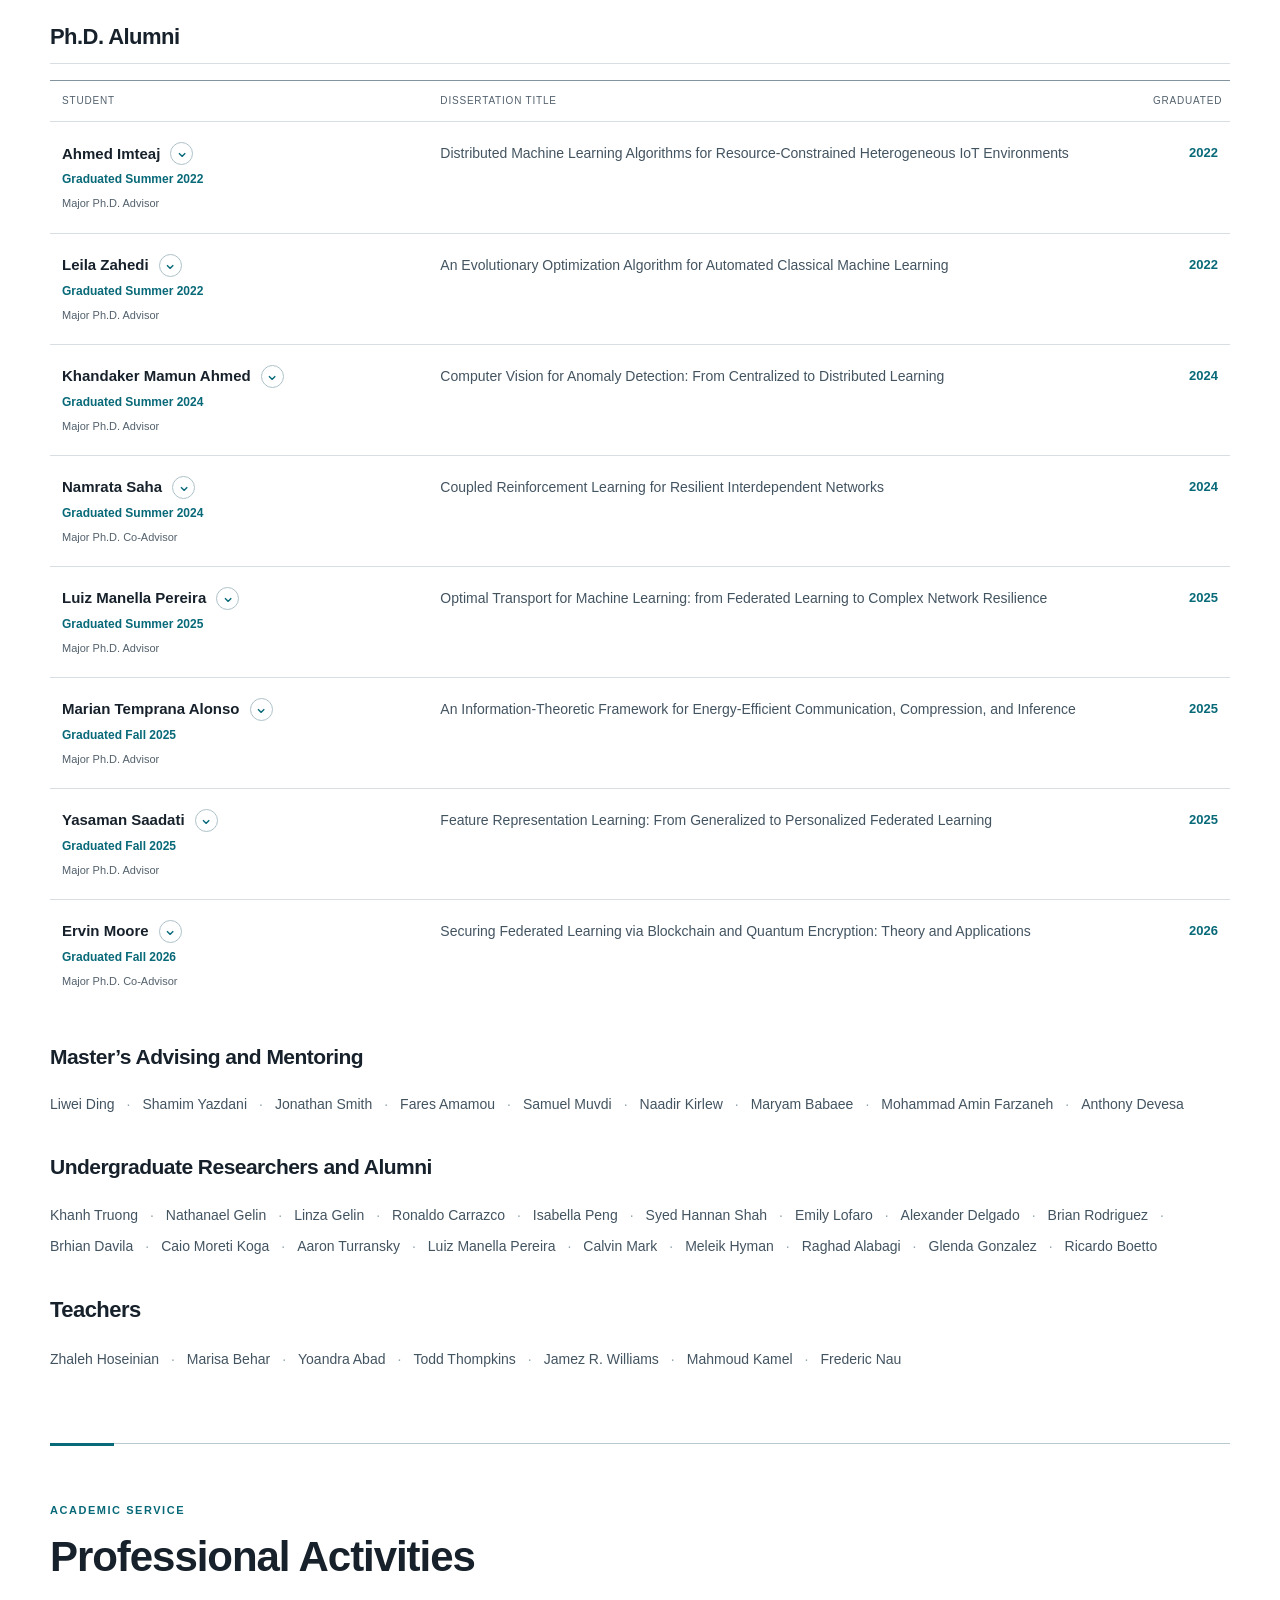
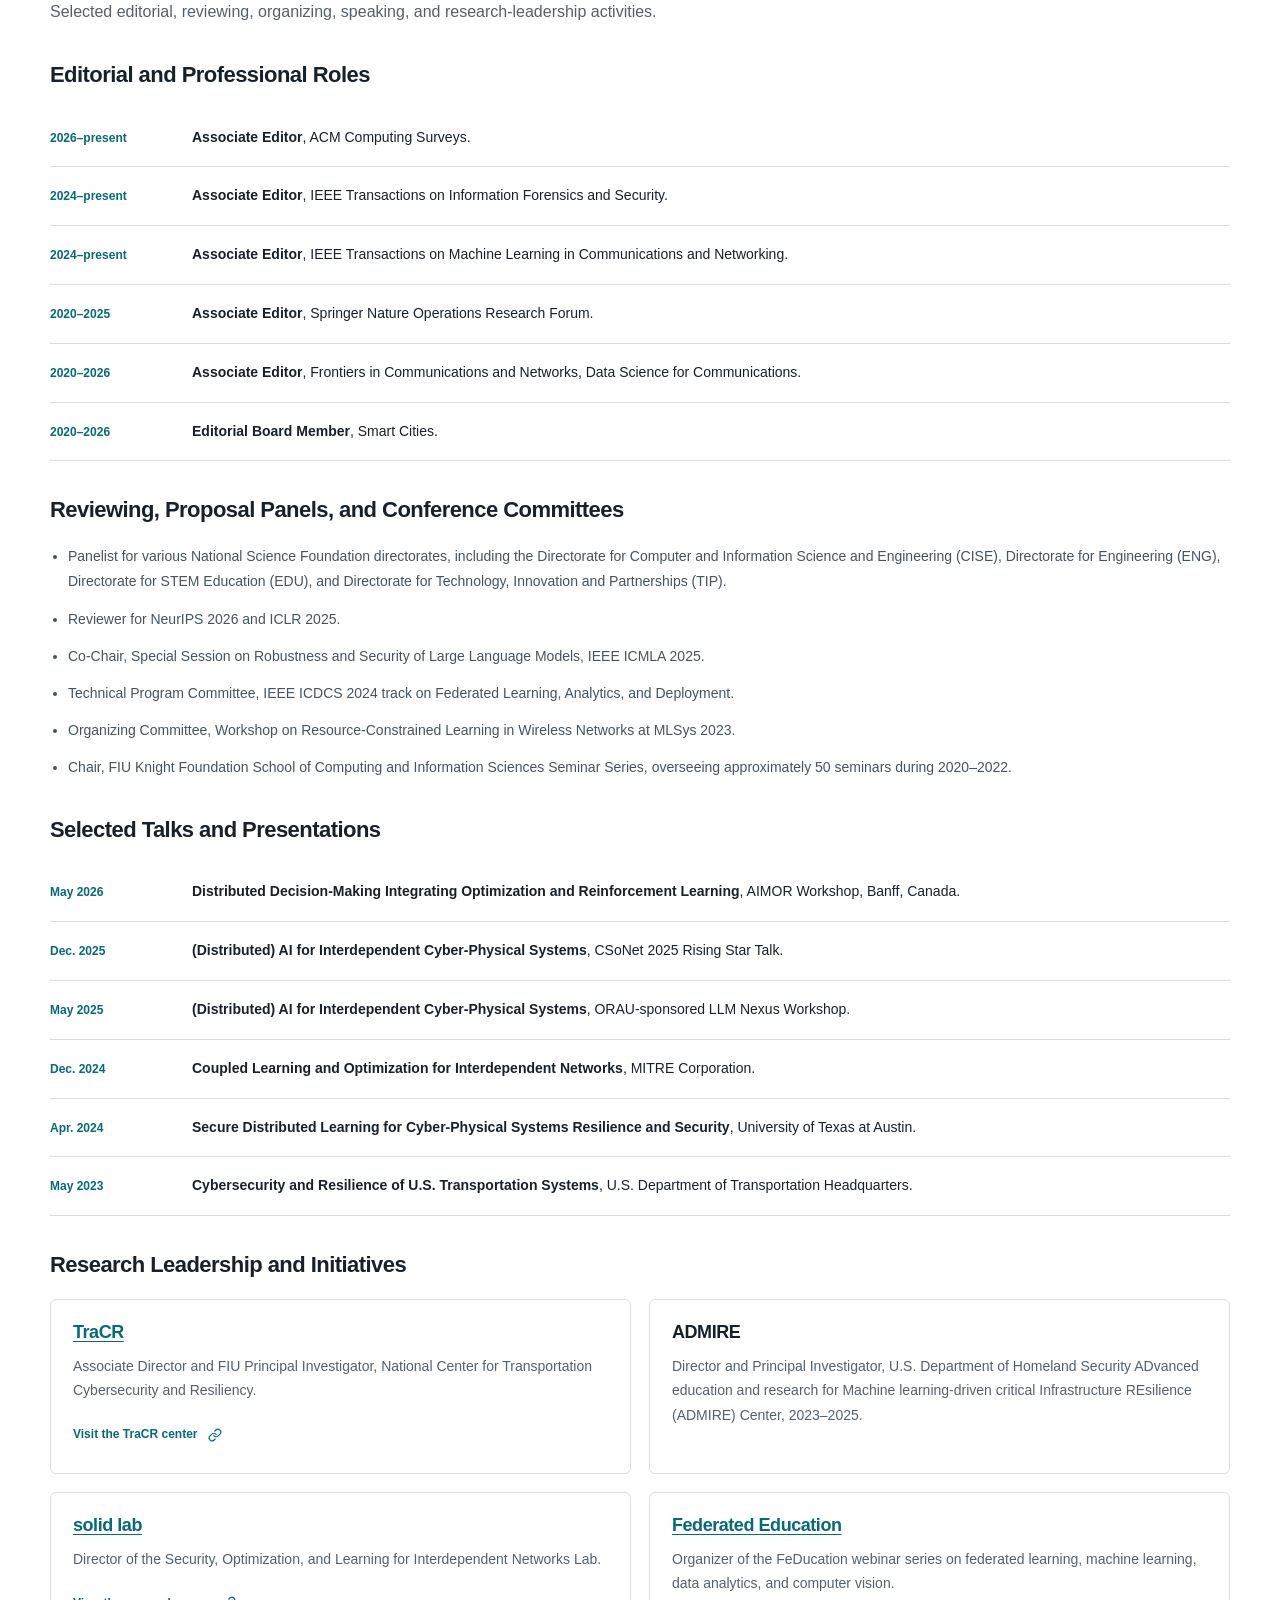
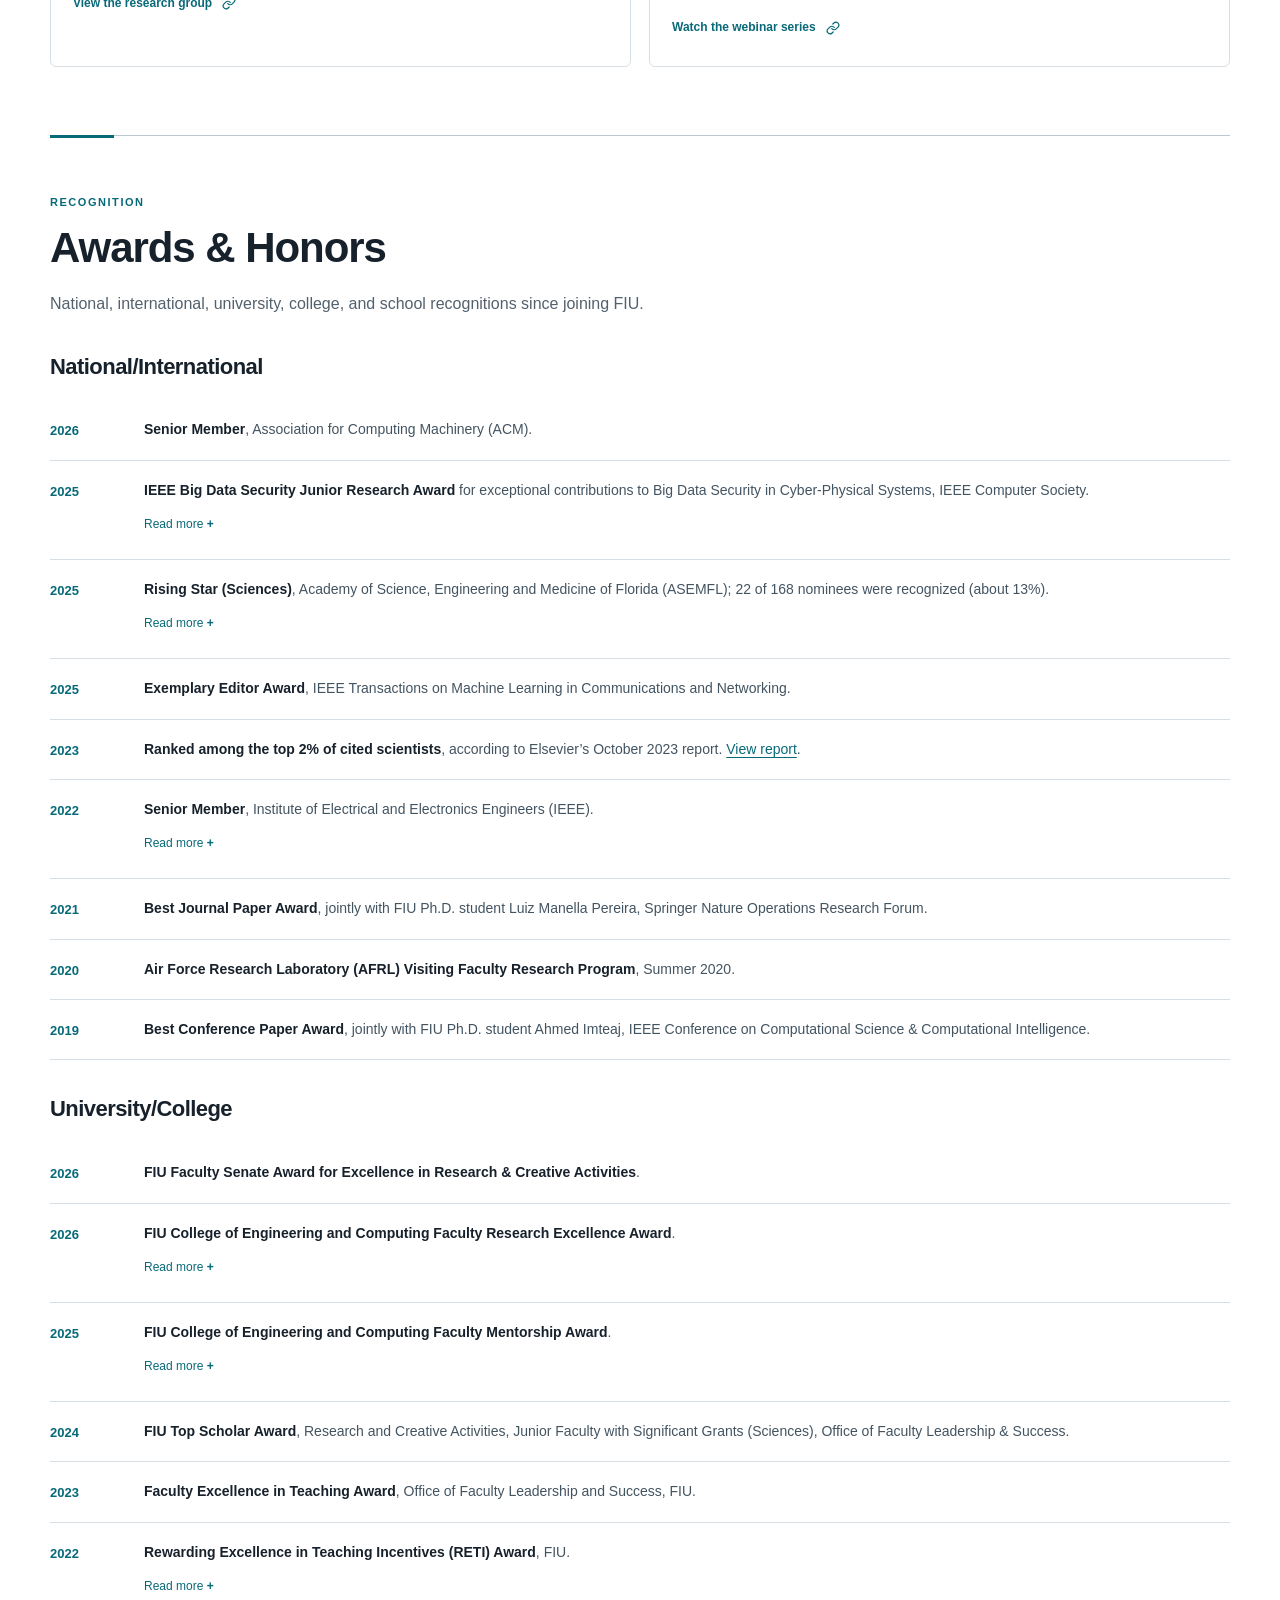
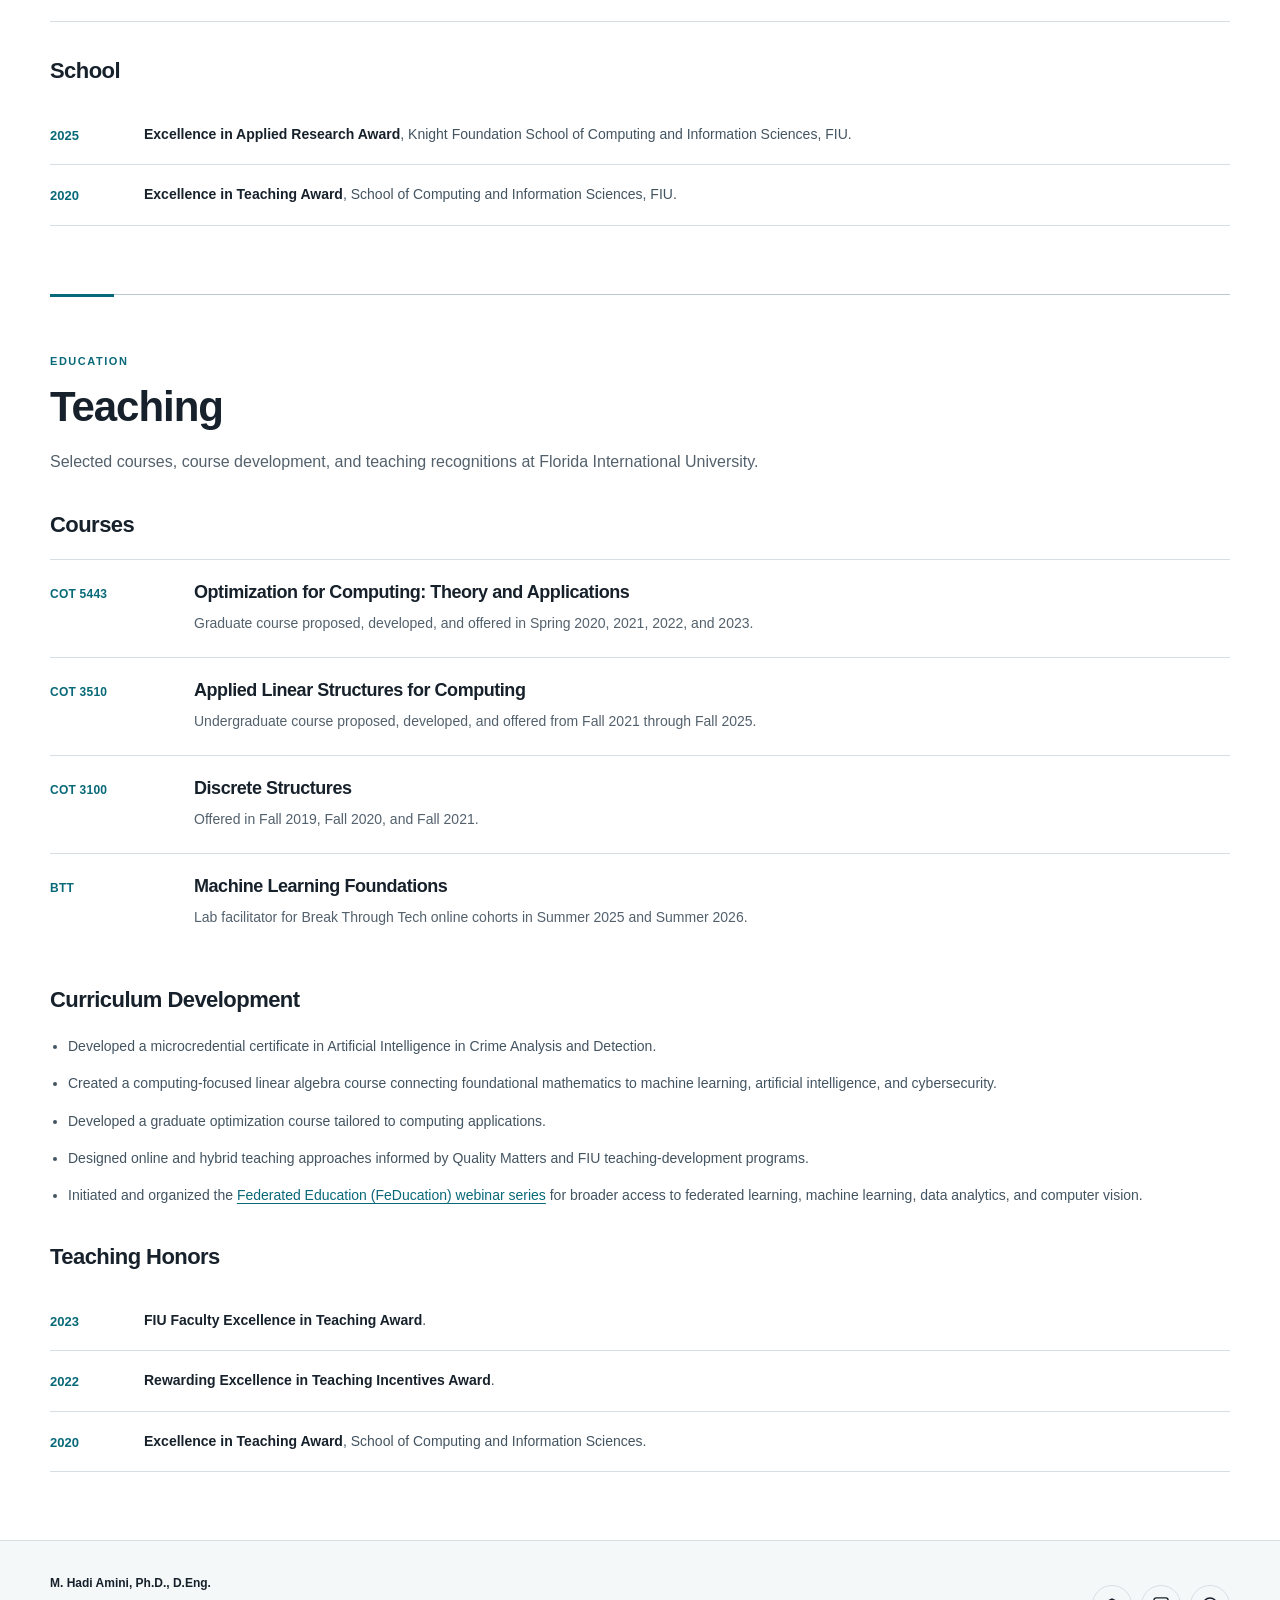
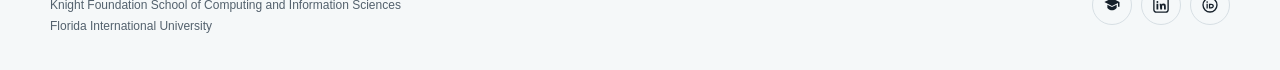
==== commit 38645c47: "Add files via upload" ====
--- a/index.html
+++ b/index.html
@@ -12,9 +12,9 @@
 <meta content="https://hadiamini.com/assets/img/hadi-amini.jpg" property="og:image"/>
 <meta content="https://hadiamini.com/" property="og:url"/>
 <title>M. Hadi Amini | Academic Homepage</title>
-<link href="assets/img/favicon.svg" rel="icon" type="image/svg+xml"/><link href="assets/css/styles.css?v=publications-v6" rel="stylesheet"/>
-<script defer="" src="assets/js/research-data.js?v=publications-v6"></script>
-<script defer="" src="assets/js/main.js?v=publications-v6"></script>
+<link href="assets/img/favicon.svg" rel="icon" type="image/svg+xml"/><link href="assets/css/styles.css?v=publications-v7" rel="stylesheet"/>
+<script defer="" src="assets/js/research-data.js?v=publications-v7"></script>
+<script defer="" src="assets/js/main.js?v=publications-v7"></script>
 <script type="application/ld+json">
 {
   "@context": "https://schema.org",
@@ -244,11 +244,11 @@
 <h3 id="browse-area-heading">Browse by Research Area</h3>
 <span>2019 onward</span>
 </div>
-<div class="research-grid research-explorer-grid"><a aria-haspopup="dialog" class="research-area-card" data-research-area="trustworthy" href="#publications"><div class="research-area-card-copy"><h4>Trustworthy AI &amp; Cybersecurity</h4><p>Privacy, robustness against adversarial and jailbreak attacks, anomaly detection, secure AI, and trustworthy large language and multimodal models.</p></div><span class="research-area-card-meta"><span>24 related works</span><span aria-hidden="true" class="research-area-card-action">Explore <span aria-hidden="true" class="link-glyph"><svg aria-hidden="true" class="ui-link-icon" fill="none" focusable="false" stroke="currentColor" stroke-linecap="round" stroke-linejoin="round" stroke-width="2.1" viewbox="0 0 24 24"><path d="M10 13a5 5 0 0 0 7.54.54l3-3a5 5 0 0 0-7.07-7.07l-1.72 1.71"></path><path d="M14 11a5 5 0 0 0-7.54-.54l-3 3a5 5 0 0 0 7.07 7.07l1.71-1.71"></path></svg></span></span></span></a><a aria-haspopup="dialog" class="research-area-card" data-research-area="federated" href="#publications"><div class="research-area-card-copy"><h4>Federated Learning &amp; Edge AI</h4><p>Secure, privacy-preserving, personalized, and resource-aware learning for heterogeneous edge devices, autonomous systems, and distributed LLMs.</p></div><span class="research-area-card-meta"><span>25 related works</span><span aria-hidden="true" class="research-area-card-action">Explore <span aria-hidden="true" class="link-glyph"><svg aria-hidden="true" class="ui-link-icon" fill="none" focusable="false" stroke="currentColor" stroke-linecap="round" stroke-linejoin="round" stroke-width="2.1" viewbox="0 0 24 24"><path d="M10 13a5 5 0 0 0 7.54.54l3-3a5 5 0 0 0-7.07-7.07l-1.72 1.71"></path><path d="M14 11a5 5 0 0 0-7.54-.54l-3 3a5 5 0 0 0 7.07 7.07l1.71-1.71"></path></svg></span></span></span></a><a aria-haspopup="dialog" class="research-area-card" data-research-area="optimization" href="#publications"><div class="research-area-card-copy"><h4>Optimization &amp; Decision-Making</h4><p>Distributed optimization, reinforcement learning, and coupled learning-and-optimization mechanisms.</p></div><span class="research-area-card-meta"><span>36 related works</span><span aria-hidden="true" class="research-area-card-action">Explore <span aria-hidden="true" class="link-glyph"><svg aria-hidden="true" class="ui-link-icon" fill="none" focusable="false" stroke="currentColor" stroke-linecap="round" stroke-linejoin="round" stroke-width="2.1" viewbox="0 0 24 24"><path d="M10 13a5 5 0 0 0 7.54.54l3-3a5 5 0 0 0-7.07-7.07l-1.72 1.71"></path><path d="M14 11a5 5 0 0 0-7.54-.54l-3 3a5 5 0 0 0 7.07 7.07l1.71-1.71"></path></svg></span></span></span></a><a aria-haspopup="dialog" class="research-area-card" data-research-area="cps" href="#publications"><div class="research-area-card-copy"><h4>Cyber-Physical Systems</h4><p>Resilience and security of transportation, energy, water, robotics, and interdependent infrastructure systems.</p></div><span class="research-area-card-meta"><span>46 related works</span><span aria-hidden="true" class="research-area-card-action">Explore <span aria-hidden="true" class="link-glyph"><svg aria-hidden="true" class="ui-link-icon" fill="none" focusable="false" stroke="currentColor" stroke-linecap="round" stroke-linejoin="round" stroke-width="2.1" viewbox="0 0 24 24"><path d="M10 13a5 5 0 0 0 7.54.54l3-3a5 5 0 0 0-7.07-7.07l-1.72 1.71"></path><path d="M14 11a5 5 0 0 0-7.54-.54l-3 3a5 5 0 0 0 7.07 7.07l1.71-1.71"></path></svg></span></span></span></a></div>
+<div class="research-grid research-explorer-grid"><a aria-haspopup="dialog" class="research-area-card" data-research-area="trustworthy" href="#publications"><div class="research-area-card-copy"><h4>Trustworthy AI &amp; Cybersecurity</h4><p>Privacy, robustness against adversarial and jailbreak attacks, anomaly detection, secure AI, and trustworthy large language and multimodal models.</p></div><span class="research-area-card-meta"><span>27 related works</span><span aria-hidden="true" class="research-area-card-action">Explore <span aria-hidden="true" class="link-glyph"><svg aria-hidden="true" class="ui-link-icon" fill="none" focusable="false" stroke="currentColor" stroke-linecap="round" stroke-linejoin="round" stroke-width="2.1" viewbox="0 0 24 24"><path d="M10 13a5 5 0 0 0 7.54.54l3-3a5 5 0 0 0-7.07-7.07l-1.72 1.71"></path><path d="M14 11a5 5 0 0 0-7.54-.54l-3 3a5 5 0 0 0 7.07 7.07l1.71-1.71"></path></svg></span></span></span></a><a aria-haspopup="dialog" class="research-area-card" data-research-area="federated" href="#publications"><div class="research-area-card-copy"><h4>Federated Learning &amp; Edge AI</h4><p>Secure, privacy-preserving, personalized, and resource-aware learning for heterogeneous edge devices, autonomous systems, and distributed LLMs.</p></div><span class="research-area-card-meta"><span>26 related works</span><span aria-hidden="true" class="research-area-card-action">Explore <span aria-hidden="true" class="link-glyph"><svg aria-hidden="true" class="ui-link-icon" fill="none" focusable="false" stroke="currentColor" stroke-linecap="round" stroke-linejoin="round" stroke-width="2.1" viewbox="0 0 24 24"><path d="M10 13a5 5 0 0 0 7.54.54l3-3a5 5 0 0 0-7.07-7.07l-1.72 1.71"></path><path d="M14 11a5 5 0 0 0-7.54-.54l-3 3a5 5 0 0 0 7.07 7.07l1.71-1.71"></path></svg></span></span></span></a><a aria-haspopup="dialog" class="research-area-card" data-research-area="optimization" href="#publications"><div class="research-area-card-copy"><h4>Optimization &amp; Decision-Making</h4><p>Distributed optimization, reinforcement learning, and coupled learning-and-optimization mechanisms.</p></div><span class="research-area-card-meta"><span>36 related works</span><span aria-hidden="true" class="research-area-card-action">Explore <span aria-hidden="true" class="link-glyph"><svg aria-hidden="true" class="ui-link-icon" fill="none" focusable="false" stroke="currentColor" stroke-linecap="round" stroke-linejoin="round" stroke-width="2.1" viewbox="0 0 24 24"><path d="M10 13a5 5 0 0 0 7.54.54l3-3a5 5 0 0 0-7.07-7.07l-1.72 1.71"></path><path d="M14 11a5 5 0 0 0-7.54-.54l-3 3a5 5 0 0 0 7.07 7.07l1.71-1.71"></path></svg></span></span></span></a><a aria-haspopup="dialog" class="research-area-card" data-research-area="cps" href="#publications"><div class="research-area-card-copy"><h4>Cyber-Physical Systems</h4><p>Resilience and security of transportation, energy, water, robotics, and interdependent infrastructure systems.</p></div><span class="research-area-card-meta"><span>46 related works</span><span aria-hidden="true" class="research-area-card-action">Explore <span aria-hidden="true" class="link-glyph"><svg aria-hidden="true" class="ui-link-icon" fill="none" focusable="false" stroke="currentColor" stroke-linecap="round" stroke-linejoin="round" stroke-width="2.1" viewbox="0 0 24 24"><path d="M10 13a5 5 0 0 0 7.54.54l3-3a5 5 0 0 0-7.07-7.07l-1.72 1.71"></path><path d="M14 11a5 5 0 0 0-7.54-.54l-3 3a5 5 0 0 0 7.07 7.07l1.71-1.71"></path></svg></span></span></span></a></div>
 </section><section aria-label="Publication filters" class="publication-tools">
 <label for="publication-search">Search publications and patents</label>
 <input autocomplete="off" id="publication-search" placeholder="Search title, inventor, author, venue, patent number, or year…" type="search"/>
-<p aria-live="polite" id="publication-count">141 records</p>
+<p aria-live="polite" id="publication-count">144 records</p>
 </section><section class="section-block publication-section patent-section"><details class="publication-disclosure"><summary><h3>Granted U.S. Patents<span aria-label="4 records" class="record-count">4</span></h3></summary><ol class="publication-list patent-list"><li class="pub-item" data-category="patents"><strong>M. Hadi Amini</strong>, Naphtali D. Rishe, <span class="student-author">Khandaker Mamun Ahmed</span>; Assignee: The Florida International University Board of Trustees; “Anomalous activity recognition in videos”, Patent No. US11875566B1, Jan. 16, 2024. U.S. Patent and Trademark Office (USPTO). (Application Granted)</li><li class="pub-item" data-category="patents"><span class="student-author">Liwei Ding</span>, <strong>M. Hadi Amini</strong>, “Systems and methods for privacy-aware weapon anomaly detection via integrated object recognition and skeletal motion analysis,” Patent No. US-12462609-B1, Nov. 4, 2025. U.S. Patent and Trademark Office (USPTO). (Application Granted)</li><li class="pub-item" data-category="patents"><span class="student-author">Namrata Saha</span>, Shabnam Rezapour, and <strong>M. Hadi Amini</strong>, “Systems and methods for advancing the restoration process for interdependent critical infrastructures”, Patent No. US-12688476-B1, Jul. 21, 2026. U.S. Patent and Trademark Office (USPTO). (Application Granted)</li><li class="pub-item" data-category="patents"><strong>M. Hadi Amini</strong>, <span class="student-author">Ervin Moore</span>, and Shabnam Rezapour, “Systems and methods for ensuring data security”, Patent No. US-12717937-B1, Aug. 25, 2026. U.S. Patent and Trademark Office (USPTO). (Application Granted)</li></ol></details></section><section class="section-block publication-section"><details class="publication-disclosure"><summary><h3>Books<span aria-label="10 records" class="record-count">10</span></h3></summary>
 <ol class="publication-list"><li class="pub-item" data-category="books"><strong>M. Hadi Amini</strong>, Kemal Akkaya, and Mashrur Chowdhury (Editors), “Artificial Intelligence for Cyber-physical Systems Security and Resilience: Theory and Applications in Smart Environments”. Under Preparation (Tentative Publication Date: 2026)</li>
 <li class="pub-item" data-category="books"><strong>M. Hadi Amini</strong> (Editor), “Distributed Machine Learning and Computing - Theory and Applications”, Springer, 2024. <a class="paper-link book-doi-link" href="https://doi.org/10.1007/978-3-031-57567-9" target="_blank" rel="noopener noreferrer" title="Digital Object Identifier (DOI): Distributed Machine Learning and Computing" aria-label="Digital Object Identifier (DOI): Distributed Machine Learning and Computing (opens in a new tab)">(DOI)</a></li>
@@ -260,8 +260,9 @@
 <li class="pub-item" data-category="books"><strong>M. Hadi Amini</strong>, Boroojeni, K. G., Iyengar, S. S., Pardalos, P. M., Blaabjerg, F., and Madni, A. M. (Editors), “Sustainable Interdependent Networks II: From Smart Power Grids to Intelligent Transportation Networks”, Studies in Systems, Decision and Control (SSDC, volume 186), Springer, 2019. <a class="paper-link book-doi-link" href="https://doi.org/10.1007/978-3-319-98923-5" target="_blank" rel="noopener noreferrer" title="Digital Object Identifier (DOI): Sustainable Interdependent Networks II" aria-label="Digital Object Identifier (DOI): Sustainable Interdependent Networks II (opens in a new tab)">(DOI)</a></li>
 <li class="pub-item" data-category="books"><strong>M. Hadi Amini</strong>, Boroojeni, K. G., Iyengar, S. S., Pardalos, P. M., Blaabjerg, F., and Madni, A. M. (Editors), “Sustainable interdependent networks: From theory to application”, Studies in Systems, Decision and Control (SSDC, volume 145), Springer, 2018. <a class="paper-link book-doi-link" href="https://doi.org/10.1007/978-3-319-74412-4" target="_blank" rel="noopener noreferrer" title="Digital Object Identifier (DOI): Sustainable interdependent networks: From theory to application" aria-label="Digital Object Identifier (DOI): Sustainable interdependent networks: From theory to application (opens in a new tab)">(DOI)</a></li>
 <li class="pub-item" data-category="books">K. G. Boroojeni, <strong>M. Hadi Amini</strong>, and S.S. Iyengar (Authors), “Smart Grids: Security and Privacy Issues”, Springer International Publishing, 2017. <a class="paper-link book-doi-link" href="https://doi.org/10.1007/978-3-319-45050-6" target="_blank" rel="noopener noreferrer" title="Digital Object Identifier (DOI): Smart Grids: Security and Privacy Issues" aria-label="Digital Object Identifier (DOI): Smart Grids: Security and Privacy Issues (opens in a new tab)">(DOI)</a></li></ol>
-</details></section><section class="section-block publication-section"><details class="publication-disclosure"><summary><h3>Journal Articles<span aria-label="58 records" class="record-count">58</span></h3></summary>
-<ol class="publication-list"><li class="pub-item" data-category="journals" data-paper-id="journals-58" data-year="2026"><span class="student-author">Badhan Chandra Das</span>, <strong>M. Hadi Amini</strong>, and Yanzhao Wu, “In-depth Analysis of Privacy Threats in Federated Learning for Medical Data”, IEEE Journal of Biomedical and Health Informatics (J-BHI), 2026 <a aria-label="DOI: In-depth Analysis of Privacy Threats in Federated Learning for Medical Data (opens in a new tab)" class="paper-link" data-doi-type="publisher" href="https://doi.org/10.1109/JBHI.2026.3729148" rel="noopener noreferrer" target="_blank" title="Digital Object Identifier (DOI): In-depth Analysis of Privacy Threats in Federated Learning for Medical Data">(DOI)</a></li>
+</details></section><section class="section-block publication-section"><details class="publication-disclosure"><summary><h3>Journal Articles<span aria-label="59 records" class="record-count">59</span></h3></summary>
+<ol class="publication-list"><li class="pub-item" data-category="journals" data-paper-id="journals-59" data-year="2026"><span class="student-author">Md Jueal Mia</span> and <strong>M. Hadi Amini</strong>, “Fedshield-LLM: A secure and scalable federated fine-tuned large language model.” IEEE Transactions on Dependable and Secure Computing, 2026.</li>
+<li class="pub-item" data-category="journals" data-paper-id="journals-58" data-year="2026"><span class="student-author">Badhan Chandra Das</span>, <strong>M. Hadi Amini</strong>, and Yanzhao Wu, “In-depth Analysis of Privacy Threats in Federated Learning for Medical Data”, IEEE Journal of Biomedical and Health Informatics (J-BHI), 2026 <a aria-label="DOI: In-depth Analysis of Privacy Threats in Federated Learning for Medical Data (opens in a new tab)" class="paper-link" data-doi-type="publisher" href="https://doi.org/10.1109/JBHI.2026.3729148" rel="noopener noreferrer" target="_blank" title="Digital Object Identifier (DOI): In-depth Analysis of Privacy Threats in Federated Learning for Medical Data">(DOI)</a></li>
 <li class="pub-item" data-category="journals" data-paper-id="journals-57" data-year="2025"><span class="student-author">Md Jueal Mia</span> and <strong>M. Hadi Amini</strong>, “QuanCrypt-FL: Quantized Homomorphic Encryption with Pruning for Secure Federated Learning”, IEEE Transactions on Artificial Intelligence, 2025. <a aria-label="DOI: QuanCrypt-FL: Quantized Homomorphic Encryption with Pruning for Secure Federated Learning (opens in a new tab)" class="paper-link" data-doi-type="publisher" href="https://doi.org/10.1109/TAI.2025.3612906" rel="noopener noreferrer" target="_blank" title="Digital Object Identifier (DOI): QuanCrypt-FL: Quantized Homomorphic Encryption with Pruning for Secure Federated Learning">(DOI)</a></li>
 <li class="pub-item" data-category="journals" data-paper-id="journals-56" data-year="2026"><span class="student-author">Babaee, Maryam</span>, <span class="student-author">Namrata Saha</span>, Frank Mediavilla Ponce, Shabnam Rezapour, and <strong>M. Hadi Amini</strong>. "Optimizing Post-Disaster Road Restoration with Reinforcement Learning: A Traveler-Behavior-Aware Approach." Reliability Engineering &amp; System Safety, 2026. <a aria-label="DOI: Optimizing Post-Disaster Road Restoration with Reinforcement Learning: A Traveler-Behavior-Aware Approach (opens in a new tab)" class="paper-link" data-doi-type="publisher" href="https://doi.org/10.1016/j.ress.2026.112371" rel="noopener noreferrer" target="_blank" title="Digital Object Identifier (DOI): Optimizing Post-Disaster Road Restoration with Reinforcement Learning: A Traveler-Behavior-Aware Approach">(DOI)</a></li>
 <li class="pub-item" data-category="journals" data-paper-id="journals-55" data-year="2025"><span class="student-author">Md Jueal Mia</span> and <strong>M. Hadi Amini</strong>, “BART-FL: A Backdoor Attack-Resilient Federated Aggregation Technique for Cross-Silo Applications”, IEEE Transactions on Machine Learning in Communications and Networking, 2025. <a aria-label="DOI: BART-FL: A Backdoor Attack-Resilient Federated Aggregation Technique for Cross-Silo Applications (opens in a new tab)" class="paper-link" data-doi-type="publisher" href="https://doi.org/10.1109/TMLCN.2025.3611398" rel="noopener noreferrer" target="_blank" title="Digital Object Identifier (DOI): BART-FL: A Backdoor Attack-Resilient Federated Aggregation Technique for Cross-Silo Applications">(DOI)</a></li>
@@ -320,8 +321,10 @@
 <li class="pub-item" data-category="journals">Kianoosh G. Boroojeni, Shekoufeh Mokhtari, <strong>M. Hadi Amini</strong>, and S. S. Iyengar. "Optimal two-tier forecasting power generation model in smart grids." International Journal of Information Processing, 8: 79-88, (2014).</li>
 <li class="pub-item" data-category="journals"><strong>M. Hadi Amini</strong>, Mahdi Jamei, Christopher R. Lashway, Arif I. Sarwat, Kang K. Yen, Alexander Domijan, and Faisal Kaleem. "Plug-in electric vehicle owner behavior study using fuzzy systems." International Journal of Power and Energy Systems 35, no. 2 (2015): 40.</li>
 <li class="pub-item" data-category="journals"><strong>M. Hadi Amini</strong>, and Arif I. Sarwat. "Optimal reliability-based placement of plug-in electric vehicles in smart distribution network." International Journal of Energy Science, Vol. 4, No. 2, (2014).</li></ol>
-</details></section><section class="section-block publication-section"><details class="publication-disclosure"><summary><h3>Conference and Workshop Papers<span aria-label="64 records" class="record-count">64</span></h3></summary>
-<ol class="publication-list"><li class="pub-item" data-category="conferences" data-paper-id="conferences-64" data-year="2026"><span class="student-author">Md Jueal Mia</span> and <strong>M. Hadi Amini</strong>, “Don't Overthink, Don't Underthink: Toward Adaptive Reasoning in Agentic AI”, ACM AI Leadership Summit, Atlanta, Georgia, 2026. <a aria-label="Preprint DOI: Don't Overthink, Don't Underthink: Toward Adaptive Reasoning in Agentic AI (opens in a new tab)" class="paper-link" data-doi-type="preprint" href="https://doi.org/10.48550/arXiv.2608.26442" rel="noopener noreferrer" target="_blank" title="Preprint DOI: Don't Overthink, Don't Underthink: Toward Adaptive Reasoning in Agentic AI">(Preprint DOI)</a></li>
+</details></section><section class="section-block publication-section"><details class="publication-disclosure"><summary><h3>Conference and Workshop Papers<span aria-label="66 records" class="record-count">66</span></h3></summary>
+<ol class="publication-list"><li class="pub-item" data-category="conferences" data-paper-id="conferences-66" data-year="2026"><span class="student-author">Badhan Chandra Das</span>, <strong>M. Hadi Amini</strong>, and Yanzhao Wu, “MTJ-Attack: Exploiting Multi-Turn Prompting to Jailbreak Multi-modal Large Language Models”, 2026 IEEE International Conference on Big Data, Phoenix, Arizona, USA. [Acceptance rate of 19.4%.]</li>
+<li class="pub-item" data-category="conferences" data-paper-id="conferences-65" data-year="2026"><span class="student-author">Badhan Chandra Das</span>, <strong>M. Hadi Amini</strong>, and Yanzhao Wu, “Demystifying System Prompt Extraction Attacks and Defenses for Large Language Models”, 2026 IEEE International Conference on Big Data, Phoenix, Arizona, USA. [Acceptance rate of 19.4%.]</li>
+<li class="pub-item" data-category="conferences" data-paper-id="conferences-64" data-year="2026"><span class="student-author">Md Jueal Mia</span> and <strong>M. Hadi Amini</strong>, “Don't Overthink, Don't Underthink: Toward Adaptive Reasoning in Agentic AI”, ACM AI Leadership Summit, Atlanta, Georgia, 2026. <a aria-label="Preprint DOI: Don't Overthink, Don't Underthink: Toward Adaptive Reasoning in Agentic AI (opens in a new tab)" class="paper-link" data-doi-type="preprint" href="https://doi.org/10.48550/arXiv.2608.26442" rel="noopener noreferrer" target="_blank" title="Preprint DOI: Don't Overthink, Don't Underthink: Toward Adaptive Reasoning in Agentic AI">(Preprint DOI)</a></li>
 <li class="pub-item" data-category="conferences" data-paper-id="conferences-63" data-year="2026"><span class="student-author">Badhan Chandra Das</span>, <strong>M. Hadi Amini</strong>, and Yanzhao Wu, “An Accurate and Efficient Two-Stage Framework for Gun Detection in Videos”, 8th IEEE International Conference on Cognitive Machine Intelligence (IEEE CogMI 2026) <a aria-label="Preprint DOI: Accurate and Efficient Two-Stage Gun Detection in Video (opens in a new tab)" class="paper-link" data-doi-type="preprint" href="https://doi.org/10.48550/arXiv.2503.06317" rel="noopener noreferrer" target="_blank" title="Preprint DOI: Accurate and Efficient Two-Stage Gun Detection in Video">(Preprint DOI)</a></li>
 <li class="pub-item" data-category="conferences" data-paper-id="conferences-62" data-year="2026"><span class="student-author">Anthony Devesa</span>, Daniel Correa, Camilo Roa, Ryan Smith, <strong>M. Hadi Amini</strong>, Leonardo Bobadilla, “Event-Triggered Coverage Planning for Towable Sensing Systems”, 2026 IEEE/RSJ International Conference on Intelligent Robots and Systems (IROS) [This year the conference received 4,348 contributed paper submissions. From these papers, 1,585 were accepted, which represents an acceptance rate of 36%.]</li>
 <li class="pub-item" data-category="conferences" data-paper-id="conferences-61" data-year="2026">Zain Syed, <span class="student-author">Yasaman Saadati</span>, Zeda Yin, <strong>M. Hadi Amini</strong>, and Arturo S. Leon , “Continual Learning with Elastic Weight Consolidation for Robust Combined Sewer Overflow Optimization via Neural Inversion”, World Environmental and Water Resources Congress 2026 <a aria-label="DOI: Continual Learning with Elastic Weight Consolidation for Robust Combined Sewer Overflow Optimization via Neural Inversion (opens in a new tab)" class="paper-link" data-doi-type="publisher" href="https://doi.org/10.1061/9780784486931.045" rel="noopener noreferrer" target="_blank" title="Digital Object Identifier (DOI): Continual Learning with Elastic Weight Consolidation for Robust Combined Sewer Overflow Optimization via Neural Inversion">(DOI)</a></li>
@@ -405,20 +408,14 @@
 <div><strong>4</strong><span>Granted U.S. patents</span></div>
 <div><strong>$8.3M+</strong><span>Total project funding</span></div>
 <div><strong>9</strong><span>Published books</span></div>
-<div><strong>15</strong><span>Ph.D. students (7 graduated)</span></div>
+<div><strong>15</strong><span>Ph.D. students (8 graduated)</span></div>
 </div>
 </section>
 <section class="section-block phd-section">
 <div class="section-heading-row compact-heading-row"><h3>Current Ph.D. Students</h3></div>
 <p class="phd-abbreviation-key"><strong>ABD</strong> = All-But-Dissertation <span aria-hidden="true">·</span> <strong>QEP</strong> = Qualifying Exam Passed</p><div class="phd-list phd-current-list" role="list">
 <div aria-hidden="true" class="phd-list-head"><span>Student</span><span>Dissertation Title</span></div>
-<details class="phd-entry has-extra">
-<summary>
-<span class="phd-student-cell"><span class="phd-name-row"><span class="phd-name">Ervin Moore</span><span aria-hidden="true" class="phd-toggle"></span></span><span class="phd-status" title="All-But-Dissertation">ABD</span><span class="phd-advisor">Major Ph.D. Co-Advisor</span></span>
-<span class="phd-title-cell">Securing Federated Learning via Blockchain and Quantum Encryption: Theory and Applications</span>
-<span class="sr-only"> — honors and placement details</span></summary>
-<div class="phd-entry-panel"><ul class="phd-detail-list"><li>Summer 2026 Internship, National Urban Security Technology Laboratory (NUSTL), Manhattan, funded by DHS HS-POWER (U.S. Department of Homeland Security Professional Opportunities for Student Workforce to Experience Research).</li><li>Summer 2025 Internship, DHS ADAC-ARCTIC.</li><li>2026 DHS DAC-ARCTIC Ph.D. Fellowship.</li><li>2025 Ph.D. Fellowship with the Applied Environmental Research Center (AERC) and Arctic Domain Awareness Center (ADAC), funded by the U.S. Department of Homeland Security (DHS), Science and Technology (S&amp;T) Directorate, Office of University Programs (OUP) under the Scientific Leadership Award (SLA) program.</li><li>2024 DHS ADMIRE Ph.D. Fellowship.</li><li>2022–2023 DHS CAESCIR Ph.D. Fellowship.</li></ul></div>
-</details><div class="phd-entry phd-entry-static">
+<div class="phd-entry phd-entry-static">
 <span class="phd-student-cell"><span class="phd-name">Md Jueal Mia</span><span class="phd-status" title="All-But-Dissertation">ABD</span><span class="phd-advisor">Major Ph.D. Advisor</span></span>
 <span class="phd-title-cell">Secure Edge AI: From Federated Learning to Distributed LLMs (tentative)</span>
 </div><details class="phd-entry has-extra">
@@ -501,6 +498,13 @@
 <span class="phd-year-cell">2025</span>
 <span class="sr-only"> — honors and placement details</span></summary>
 <div class="phd-entry-panel"><dl class="phd-detail-meta"><div><dt>First employment after graduation</dt><dd><strong>Lead AI Agent Engineer, GE Vernova.</strong></dd></div></dl></div>
+</details><details class="phd-entry has-extra">
+<summary>
+<span class="phd-student-cell"><span class="phd-name-row"><span class="phd-name">Ervin Moore</span><span aria-hidden="true" class="phd-toggle"></span></span><span class="phd-status">Graduated Fall 2026</span><span class="phd-advisor">Major Ph.D. Co-Advisor</span></span>
+<span class="phd-title-cell">Securing Federated Learning via Blockchain and Quantum Encryption: Theory and Applications</span>
+<span class="phd-year-cell">2026</span>
+<span class="sr-only"> — honors and placement details</span></summary>
+<div class="phd-entry-panel"><ul class="phd-detail-list"><li>Summer 2026 Internship, National Urban Security Technology Laboratory (NUSTL), Manhattan, funded by DHS HS-POWER (U.S. Department of Homeland Security Professional Opportunities for Student Workforce to Experience Research).</li><li>Summer 2025 Internship, DHS ADAC-ARCTIC.</li><li>2026 DHS DAC-ARCTIC Ph.D. Fellowship.</li><li>2025 Ph.D. Fellowship with the Applied Environmental Research Center (AERC) and Arctic Domain Awareness Center (ADAC), funded by the U.S. Department of Homeland Security (DHS), Science and Technology (S&amp;T) Directorate, Office of University Programs (OUP) under the Scientific Leadership Award (SLA) program.</li><li>2024 DHS ADMIRE Ph.D. Fellowship.</li><li>2022–2023 DHS CAESCIR Ph.D. Fellowship.</li></ul></div>
 </details>
 </div>
 </section>
@@ -612,7 +616,7 @@
 </section><section class="section-block awards-section">
 <h3>University/College</h3>
 <ul class="award-list">
-<li><time>2026</time><div><strong>FIU College of Engineering and Computing Faculty Research Excellence Award</strong>.
+<li><time>2026</time><div><strong>FIU Faculty Senate Award for Excellence in Research &amp; Creative Activities</strong>.</div></li><li><time>2026</time><div><strong>FIU College of Engineering and Computing Faculty Research Excellence Award</strong>.
         <details class="award-more"><summary><span class="award-more-closed">Read more<b aria-hidden="true"> +</b></span><span class="award-more-open">Read less<b aria-hidden="true"> −</b></span></summary><div class="award-more-panel">From the award letter: This recognition honors outstanding scholarly contributions and sustained research impact in trustworthy artificial intelligence, cybersecurity, and smart infrastructure systems. The record of competitive external funding, high-impact publications, patents, and citation influence reflects an exceptional research portfolio that advances both academic knowledge and real-world applications. The work has strengthened the College’s mission of research innovation and global impact, particularly in areas critical to national security, healthcare, and public safety. The award also recognizes important contributions to mentoring and developing the next generation of researchers.</div></details>
 </div></li><li><time>2025</time><div><strong>FIU College of Engineering and Computing Faculty Mentorship Award</strong>.
         <details class="award-more"><summary><span class="award-more-closed">Read more<b aria-hidden="true"> +</b></span><span class="award-more-open">Read less<b aria-hidden="true"> −</b></span></summary><div class="award-more-panel">Mentors are faculty who share their knowledge and experience to enhance the scholarly, professional, and personal development of students. Mentors are more than faculty advisors: they guide students in developing research topics, help them understand ethical issues in their disciplines, assist them in publishing their work, introduce them to career opportunities and professional networks, and serve as role models who provide moral, emotional, and intellectual support.</div></details>
